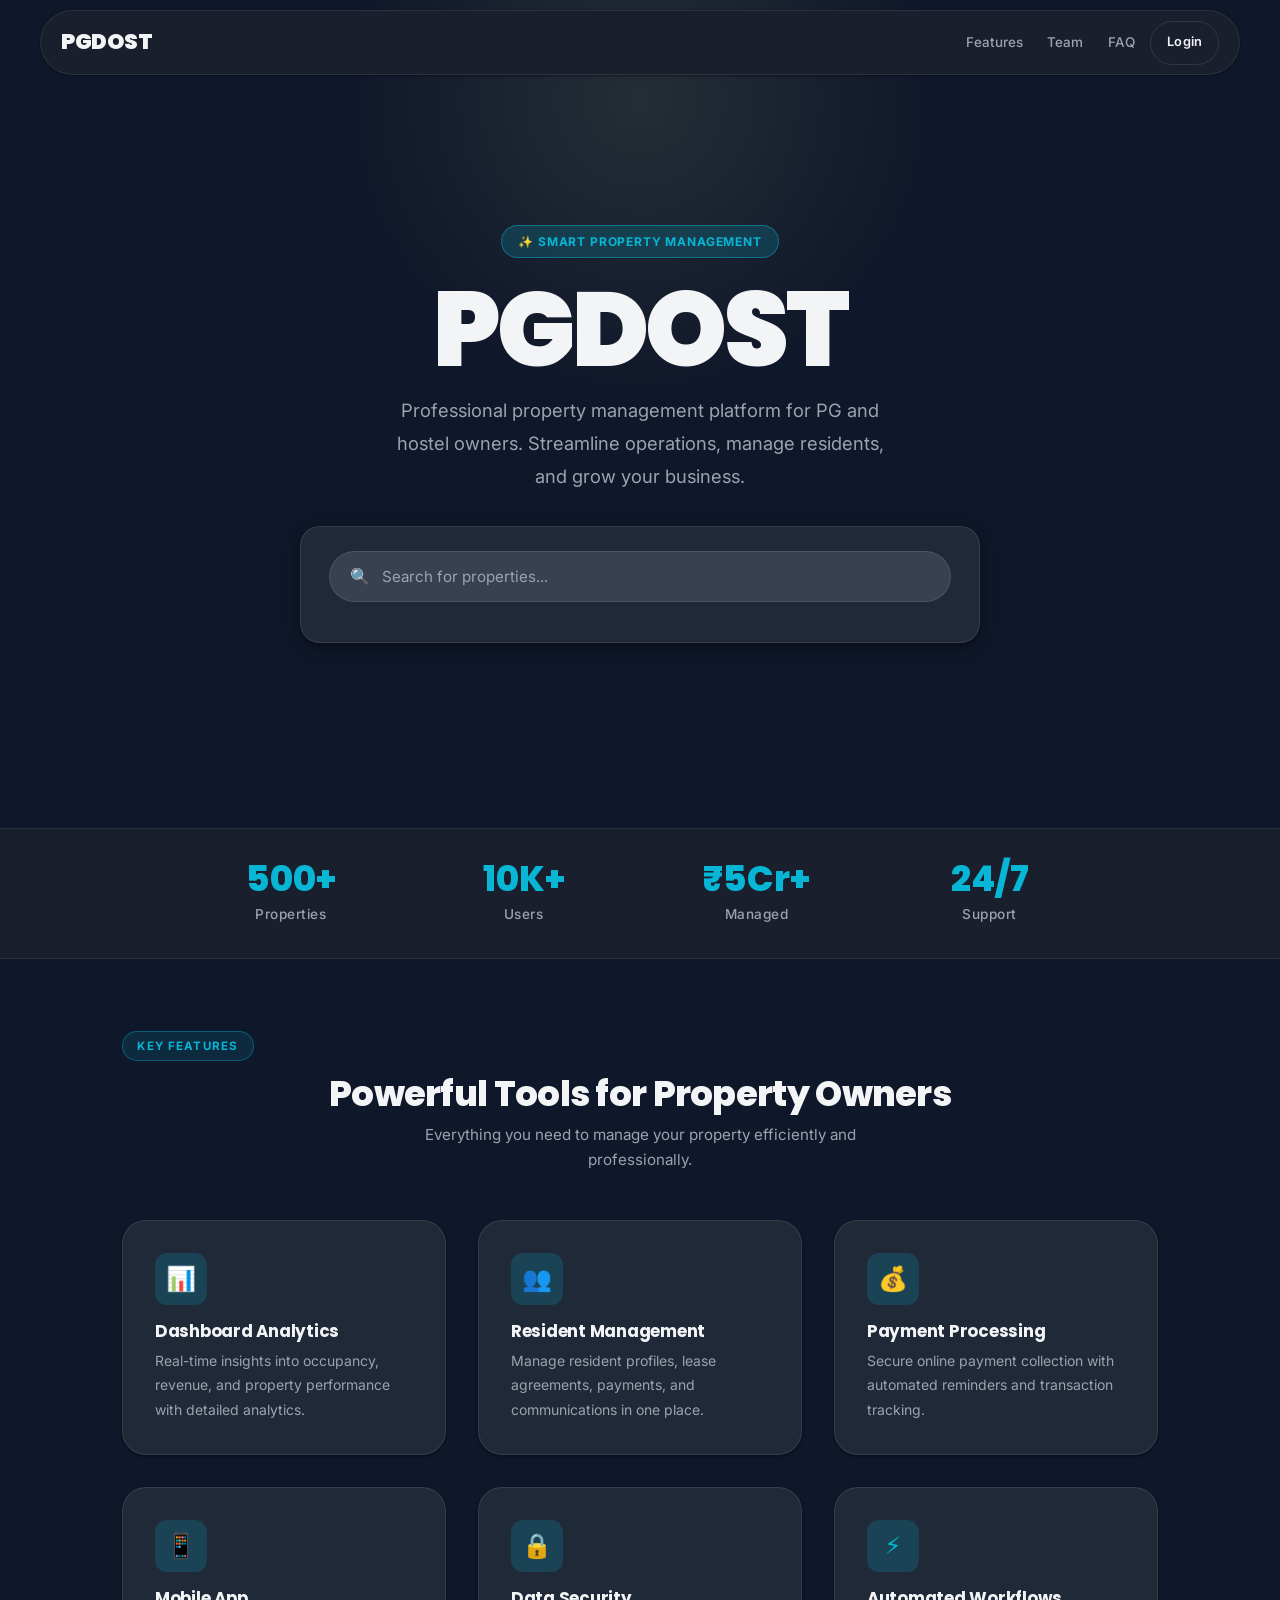
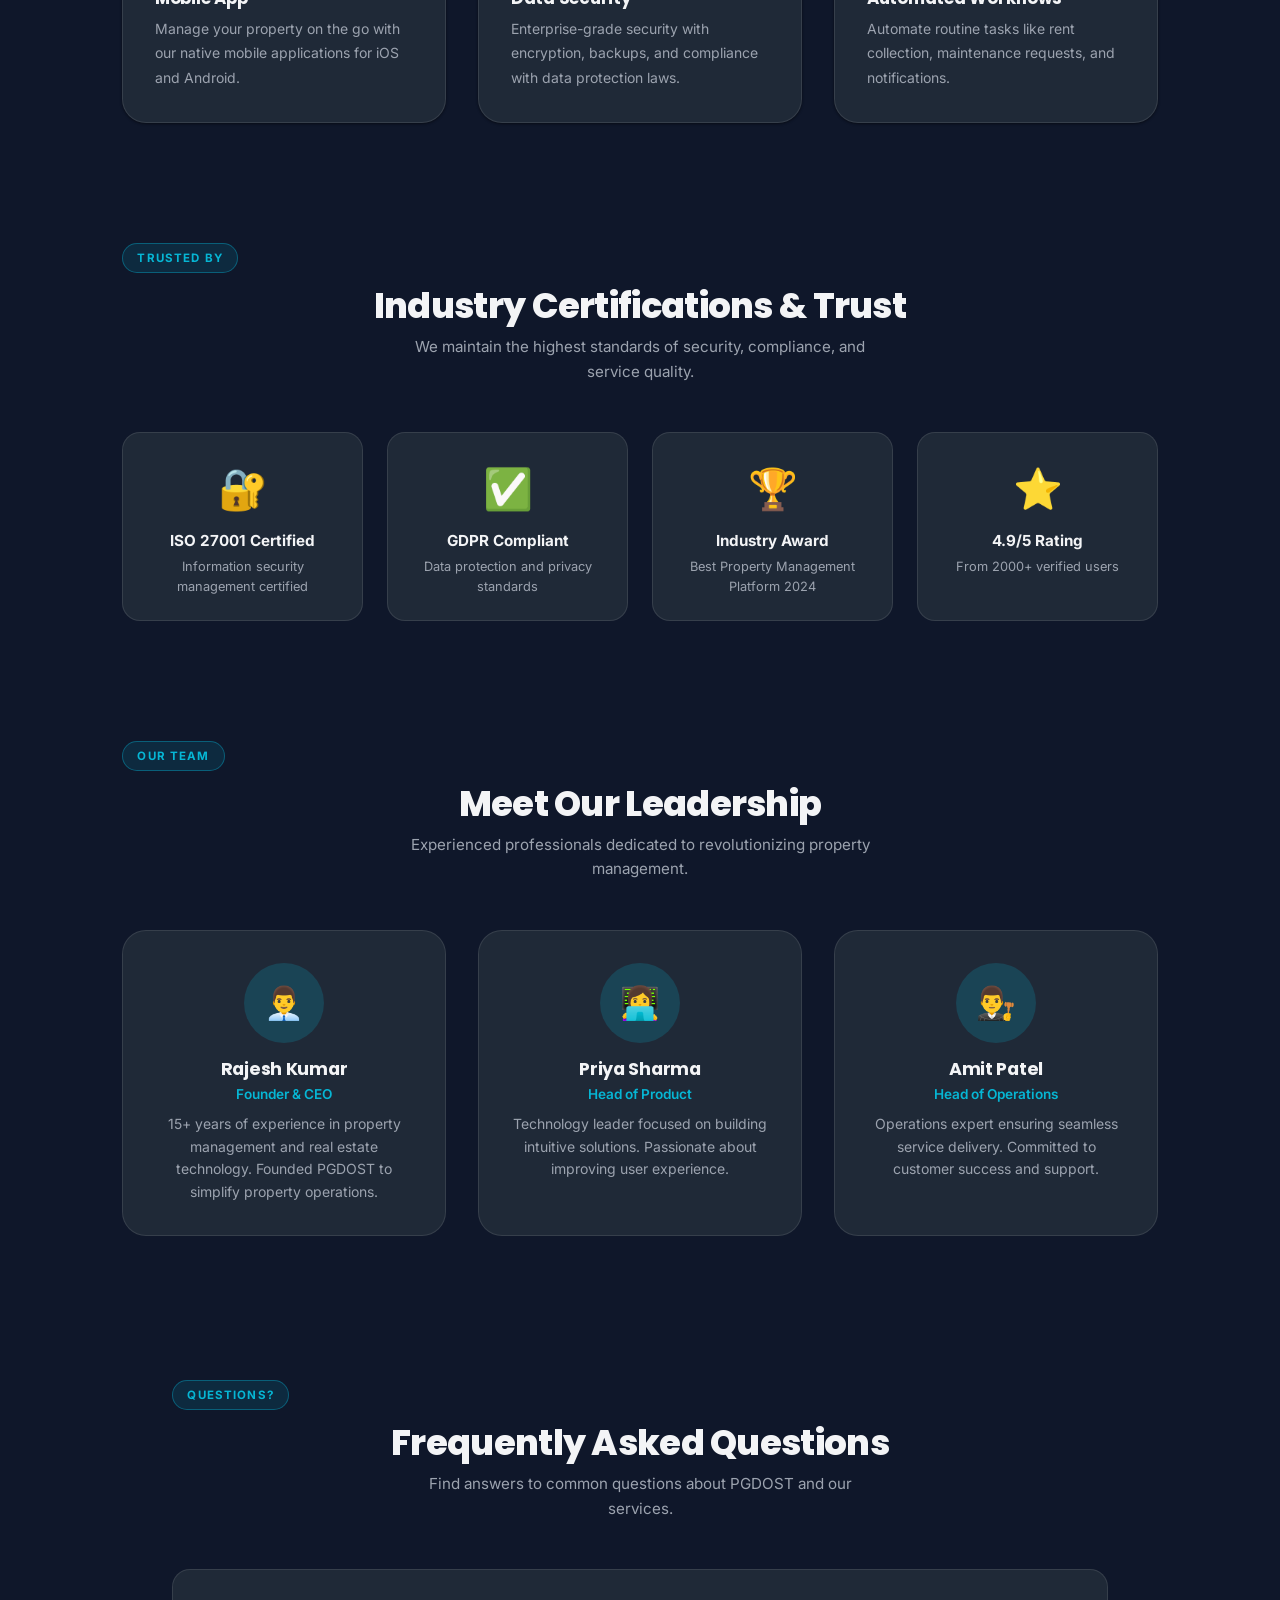
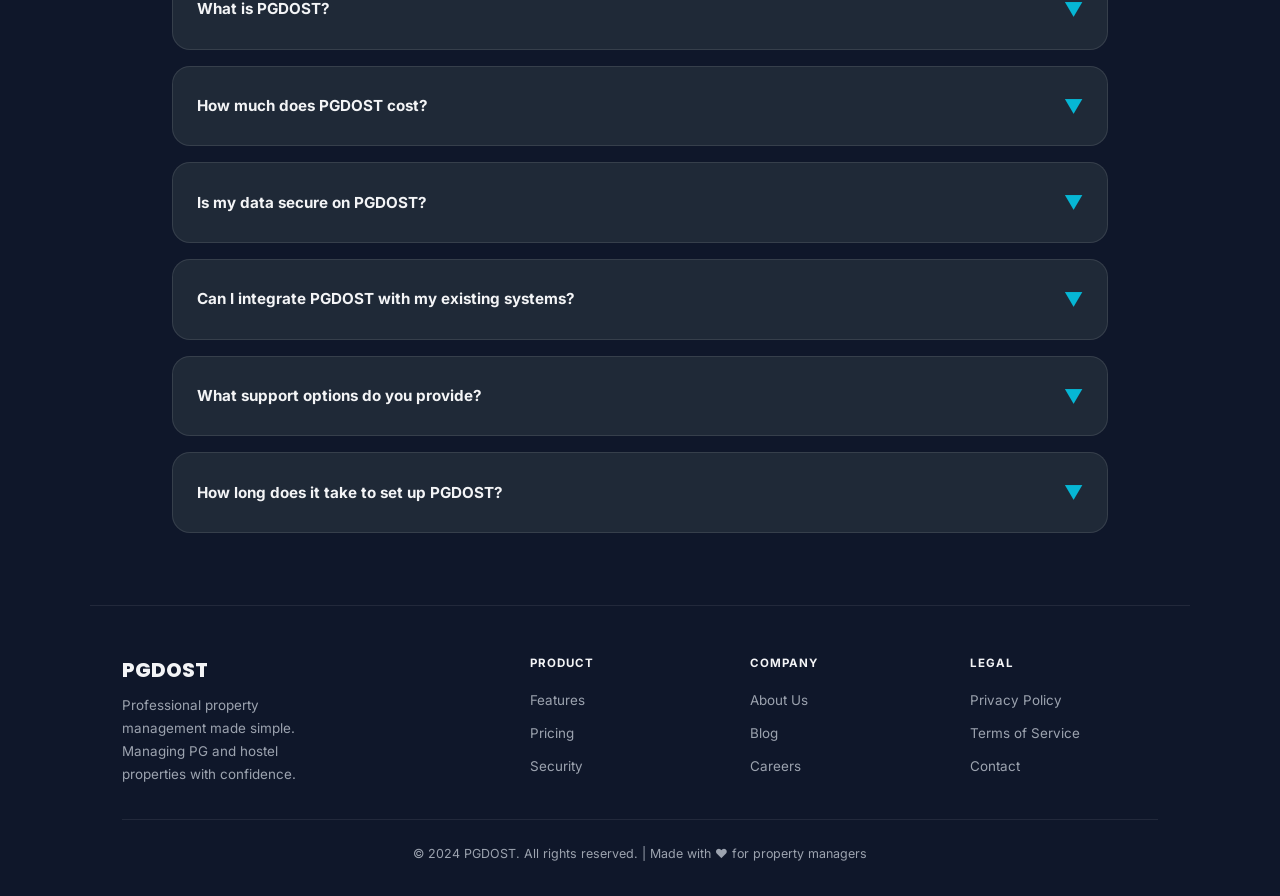
==== frontend/pages/index.html @ a5331c0b "feat: implement dark professional theme redesign Update CSS for dark navy base, remove decorative ef" ====
<!DOCTYPE html>
<html lang="en">
<head>
  <meta charset="UTF-8" />
  <meta name="viewport" content="width=device-width, initial-scale=1.0" />
  <title>PGDOST — Professional PG Management Platform</title>
  <meta name="description" content="PGDOST is the leading property management platform for PGs and hostels. Manage properties, residents, and operations with ease." />
  <link rel="stylesheet" href="../css/style.css" />
  <link rel="preconnect" href="https://fonts.googleapis.com" />
  <link href="https://fonts.googleapis.com/css2?family=Poppins:wght@400;500;600;700;800;900&display=swap" rel="stylesheet" />
  <style>
    :root { --font-head: 'Poppins', 'Plus Jakarta Sans', system-ui, sans-serif; }

    /* ── Mobile Nav ── */
    .nav-hamburger { display: none; flex-direction: column; gap: 5px; cursor: pointer; padding: 6px; border-radius: 8px; transition: background .2s; }
    .nav-hamburger:hover { background: rgba(0,217,255,.15); }
    .nav-hamburger span { display: block; width: 22px; height: 2px; background: var(--clr-text); border-radius: 2px; transition: all .3s var(--ease); }
    .nav-hamburger.open span:nth-child(1) { transform: translateY(7px) rotate(45deg); }
    .nav-hamburger.open span:nth-child(2) { opacity: 0; }
    .nav-hamburger.open span:nth-child(3) { transform: translateY(-7px) rotate(-45deg); }
    .mobile-nav-overlay { display: none; position: fixed; inset: 0; z-index: 98; background: rgba(15,23,42,.5); backdrop-filter: blur(4px); }
    .mobile-nav-overlay.open { display: block; }
    .mobile-nav-panel {
      position: fixed; top: 0; right: -100%; width: 280px; height: 100dvh; z-index: 99;
      background: #1a1f2e; border-left: 1px solid rgba(255,255,255,0.1);
      box-shadow: var(--shadow-xl); transition: right .35s var(--ease); padding: 5rem 2rem 2rem;
      display: flex; flex-direction: column; gap: .75rem;
    }
    .mobile-nav-panel.open { right: 0; }
    .mobile-nav-panel a { display: block; padding: .75rem 1rem; border-radius: 12px; font-weight: 600; font-size: .95rem; transition: all .2s; color: var(--clr-text); }
    .mobile-nav-panel a:hover { background: rgba(0,217,255,.15); color: var(--clr-brand-300); }
    .mobile-nav-divider { height: 1px; background: rgba(255,255,255,0.1); margin: .5rem 0; }

    /* ── Scroll shadow on nav ── */
    .landing-nav.scrolled { box-shadow: 0 8px 32px rgba(0,0,0,.3), 0 2px 8px rgba(0,0,0,.2); }

    /* ── Hero ── */
    .hero-badge   { animation: fadeSlideUp .5s ease both; animation-delay: 0s; }
    .hero-logo    { animation: fadeSlideUp .6s ease both; animation-delay: .1s; }
    .hero-tagline { animation: fadeSlideUp .6s ease both; animation-delay: .2s; }
    .search-container { animation: fadeSlideUp .7s ease both; animation-delay: .3s; }
    .hero {
      min-height: 92vh; display: flex; flex-direction: column;
      align-items: center; justify-content: center; text-align: center;
      padding: 5.5rem var(--space-xl) var(--space-2xl); position: relative; overflow: hidden;
    }
    .hero-badge {
      display: inline-flex; align-items: center; gap: var(--space-xs);
      background: rgba(0,217,255,.15); border: 1px solid rgba(0,217,255,.35);
      color: var(--clr-brand-300); font-size: .75rem; font-weight: 700;
      padding: .38rem 1rem; border-radius: var(--radius-full); letter-spacing: .07em;
      text-transform: uppercase; margin-bottom: 1.25rem;
    }
    .hero-logo {
      font-family: var(--font-head); font-size: clamp(3.2rem, 10vw, 6.5rem);
      font-weight: 900; letter-spacing: -.03em; line-height: 1;
      color: var(--clr-text); margin-bottom: .75rem;
    }
    .hero-tagline { font-size: clamp(.95rem, 2.5vw, 1.15rem); color: var(--clr-text-muted); max-width: 500px; line-height: 1.8; margin-bottom: 2rem; }
    .hero-decoration { position: absolute; width: 100%; height: 100%; top: 0; left: 0; pointer-events: none; z-index: 0; }
    .hero > * { position: relative; z-index: 1; }

    /* ── Search Container — Dark ── */
    .search-container {
      width: 100%; max-width: 680px;
      background: #1f2937; border: 1px solid rgba(255,255,255,0.1); border-radius: 20px;
      padding: 1.5rem 1.75rem; box-shadow: var(--shadow-md);
      transition: box-shadow .3s var(--ease);
    }
    .search-container:focus-within { box-shadow: var(--shadow-lg); border-color: var(--clr-brand-400); }
    .search-bar-enhanced {
      display: flex; align-items: center; gap: .75rem;
      background: #374151; border: 1.5px solid rgba(255,255,255,0.1);
      border-radius: var(--radius-full); padding: .75rem 1.25rem;
      transition: all .25s var(--ease); margin-bottom: 1rem;
    }
    .search-bar-enhanced:focus-within { border-color: var(--clr-brand-400); box-shadow: 0 0 0 3px rgba(0,217,255,.15); }
    .search-bar-enhanced input { background: none; border: none; outline: none; flex: 1; font-size: .95rem; color: var(--clr-text); }
    .search-bar-enhanced input::placeholder { color: var(--clr-text-muted); }
    .filters-row { display: flex; gap: .6rem; flex-wrap: wrap; align-items: center; margin-bottom: .9rem; }
    .filter-pill {
      border-radius: var(--radius-full); padding: .45rem .9rem; font-size: .82rem;
      border: 1.5px solid rgba(255,255,255,0.1); background: #1f2937;
      transition: all .2s var(--ease); color: var(--clr-text);
      cursor: pointer;
    }
    .filter-pill:hover, .filter-pill:focus { border-color: var(--clr-brand-400); background: rgba(0,217,255,.1); outline: none; }
    .amenity-row { display: flex; gap: .5rem; flex-wrap: wrap; justify-content: center; margin-bottom: 1rem; }
    .amenity-toggle {
      display: inline-flex; align-items: center; gap: 5px; padding: .35rem .8rem;
      border-radius: var(--radius-full); border: 1.5px solid rgba(255,255,255,0.1);
      background: #1f2937; font-size: .8rem; font-weight: 500;
      color: var(--clr-text-muted); cursor: pointer; transition: all .2s var(--ease);
      user-select: none;
    }
    .amenity-toggle:has(input:checked), .amenity-toggle.checked {
      background: rgba(0,217,255,.15); border-color: var(--clr-brand-400); color: var(--clr-brand-300); font-weight: 600;
    }
    .amenity-toggle input { position: absolute; opacity: 0; pointer-events: none; }

    /* ── Stats Section ── */
    .stats-strip {
      background: #1a1f2e; border-top: 1px solid rgba(255,255,255,0.08); border-bottom: 1px solid rgba(255,255,255,0.08);
      padding: clamp(1.5rem, 3vw, 2rem) var(--space-xl);
    }
    .stats-inner { max-width: 900px; margin: 0 auto; display: grid; grid-template-columns: repeat(auto-fit, minmax(150px, 1fr)); gap: clamp(1rem, 3vw, 2rem); text-align: center; }
    .stat-item-num { font-family: var(--font-head); font-size: clamp(1.5rem, 4vw, 2.2rem); font-weight: 800; color: var(--clr-brand-300); line-height: 1; }
    .stat-item-label { font-size: clamp(0.72rem, 1.5vw, 0.85rem); color: var(--clr-text-muted); font-weight: 500; margin-top: 0.5rem; letter-spacing: 0.5px; }

    /* ── Section Common ── */
    .section-label { display: inline-block; font-size: .72rem; font-weight: 700; letter-spacing: .1em; text-transform: uppercase; color: var(--clr-brand-300); background: rgba(0,217,255,.1); border: 1px solid rgba(0,217,255,.3); border-radius: var(--radius-full); padding: .3rem .9rem; margin-bottom: .75rem; }
    .section-title { text-align: center; font-size: clamp(1.6rem, 3.5vw, 2.2rem); font-weight: 800; margin-bottom: .5rem; letter-spacing: -.02em; color: var(--clr-text); }
    .section-subtitle { text-align: center; color: var(--clr-text-muted); margin-bottom: var(--space-2xl); font-size: .95rem; max-width: 480px; margin-inline: auto; }

    /* ── Features ── */
    .features { padding: var(--space-3xl) var(--space-xl); max-width: 1100px; margin: 0 auto; }
    .features-grid { display: grid; grid-template-columns: repeat(auto-fit, minmax(290px, 1fr)); gap: var(--space-xl); }
    .feature-card {
      background: #1f2937; border: 1px solid rgba(255,255,255,0.1);
      border-radius: var(--radius-xl); padding: var(--space-xl);
      transition: all .4s var(--ease-spring); position: relative; overflow: hidden;
      box-shadow: var(--shadow-sm);
    }
    .feature-card::before { content: ''; position: absolute; top: 0; left: 0; right: 0; height: 3px; background: var(--clr-brand-400); opacity: 0; transition: opacity .25s; }
    .feature-card:hover { transform: translateY(-6px); box-shadow: var(--shadow-md); border-color: var(--clr-brand-400); }
    .feature-card:hover::before { opacity: 1; }
    .feature-icon { width: 52px; height: 52px; border-radius: var(--radius-md); background: rgba(0,217,255,.15); display: flex; align-items: center; justify-content: center; font-size: 1.5rem; margin-bottom: var(--space-md); transition: transform .3s var(--ease-spring); color: var(--clr-brand-300); }
    .feature-card:hover .feature-icon { transform: scale(1.12) rotate(-4deg); background: rgba(0,217,255,.25); }
    .feature-title { font-size: 1.05rem; font-weight: 700; margin-bottom: var(--space-sm); color: var(--clr-text); }
    .feature-desc { color: var(--clr-text-muted); font-size: .875rem; line-height: 1.75; }

    /* ── Trust Badges ── */
    .trust-section { padding: var(--space-2xl) var(--space-xl); max-width: 1100px; margin: 0 auto; }
    .trust-grid { display: grid; grid-template-columns: repeat(auto-fit, minmax(200px, 1fr)); gap: var(--space-lg); }
    .trust-badge {
      background: #1f2937; border: 1px solid rgba(255,255,255,0.1); border-radius: var(--radius-lg);
      padding: var(--space-lg); text-align: center;
      transition: all .3s var(--ease); display: flex; flex-direction: column; align-items: center;
    }
    .trust-badge:hover { border-color: var(--clr-brand-400); transform: translateY(-2px); box-shadow: var(--shadow-sm); }
    .trust-icon { font-size: 2.5rem; margin-bottom: var(--space-sm); }
    .trust-title { font-weight: 700; color: var(--clr-text); margin-bottom: 0.25rem; font-size: 0.95rem; }
    .trust-desc { color: var(--clr-text-muted); font-size: 0.8rem; line-height: 1.5; }

    /* ── Team Section ── */
    .team-section { padding: var(--space-3xl) var(--space-xl); max-width: 1100px; margin: 0 auto; }
    .team-grid { display: grid; grid-template-columns: repeat(auto-fit, minmax(250px, 1fr)); gap: var(--space-xl); }
    .team-card {
      background: #1f2937; border: 1px solid rgba(255,255,255,0.1); border-radius: var(--radius-xl);
      padding: var(--space-xl); text-align: center;
      transition: all .3s var(--ease);
    }
    .team-card:hover { transform: translateY(-4px); border-color: var(--clr-brand-400); box-shadow: var(--shadow-md); }
    .team-avatar { width: 80px; height: 80px; border-radius: 50%; background: rgba(0,217,255,.15); margin: 0 auto var(--space-md); display: flex; align-items: center; justify-content: center; font-size: 2rem; }
    .team-name { font-size: 1.1rem; font-weight: 700; color: var(--clr-text); margin-bottom: 0.25rem; }
    .team-role { color: var(--clr-brand-300); font-size: 0.85rem; font-weight: 600; margin-bottom: var(--space-sm); }
    .team-bio { color: var(--clr-text-muted); font-size: 0.875rem; line-height: 1.6; }

    /* ── FAQ ── */
    .faq-section { padding: var(--space-3xl) var(--space-xl); max-width: 1000px; margin: 0 auto; }
    .faq-container { display: flex; flex-direction: column; gap: var(--space-md); }
    .faq-item {
      background: #1f2937; border: 1px solid rgba(255,255,255,0.1); border-radius: var(--radius-lg);
      overflow: hidden; transition: all .3s var(--ease);
    }
    .faq-item:hover { border-color: var(--clr-brand-400); }
    .faq-header {
      padding: var(--space-lg); cursor: pointer; display: flex; justify-content: space-between;
      align-items: center; user-select: none; transition: background .2s var(--ease);
    }
    .faq-item.open .faq-header { background: rgba(0,217,255,.05); }
    .faq-header:hover { background: rgba(0,217,255,.08); }
    .faq-question { font-weight: 700; color: var(--clr-text); font-size: 0.95rem; flex: 1; }
    .faq-toggle { color: var(--clr-brand-300); font-size: 1.2rem; transition: transform .3s var(--ease); }
    .faq-item.open .faq-toggle { transform: rotate(180deg); }
    .faq-content {
      max-height: 0; overflow: hidden; transition: max-height .3s var(--ease);
      padding: 0 var(--space-lg) 0 var(--space-lg); color: var(--clr-text-muted);
      font-size: 0.875rem; line-height: 1.7;
    }
    .faq-item.open .faq-content { max-height: 500px; padding: 0 var(--space-lg) var(--space-lg) var(--space-lg); }

    /* ── Navbar ── */
    .landing-nav {
      position: fixed; top: 10px; left: 50%; transform: translateX(-50%);
      width: calc(100% - 1.5rem); max-width: 1200px;
      display: flex; align-items: center; justify-content: space-between;
      padding: .6rem 1.25rem; background: #1a1f2e;
      border: 1px solid rgba(255,255,255,0.08); border-radius: var(--radius-full);
      z-index: 100; box-shadow: var(--shadow-sm); transition: all .25s var(--ease);
    }
    .nav-logo { font-family: var(--font-head); font-size: 1.35rem; font-weight: 900; color: var(--clr-text); letter-spacing: -.02em; text-decoration: none; }
    .nav-links { display: flex; gap: .25rem; align-items: center; }
    .nav-text-link { color: var(--clr-text-muted); font-size: .84rem; font-weight: 500; padding: .32rem .7rem; border-radius: var(--radius-full); transition: all .2s var(--ease); text-decoration: none; position: relative; }
    .nav-text-link::after { content: ''; position: absolute; bottom: 2px; left: .7rem; right: .7rem; height: 2px; background: var(--clr-brand-400); border-radius: 2px; transform: scaleX(0); transition: transform .2s var(--ease); }
    .nav-text-link:hover { color: var(--clr-brand-300); background: rgba(0,217,255,.1); }
    .nav-text-link:hover::after { transform: scaleX(1); }
    .hidden-mobile { display: flex; gap: .15rem; }

    /* ── Footer ── */
    .landing-footer { border-top: 1px solid rgba(255,255,255,0.08); padding: var(--space-2xl) var(--space-xl) var(--space-xl); max-width: 1100px; margin: 0 auto; background: #0f172a; }
    .footer-grid { display: grid; grid-template-columns: 2fr 1fr 1fr 1fr; gap: var(--space-xl); margin-bottom: var(--space-xl); }
    .footer-brand-text { font-family: var(--font-head); font-size: 1.25rem; font-weight: 800; color: var(--clr-text); }
    .footer-desc { font-size: .84rem; color: var(--clr-text-muted); line-height: 1.7; margin-top: var(--space-sm); max-width: 220px; }
    .footer-heading { font-size: .72rem; font-weight: 700; text-transform: uppercase; letter-spacing: .09em; color: var(--clr-text); margin-bottom: var(--space-md); }
    .footer-link { display: block; color: var(--clr-text-muted); font-size: .84rem; margin-bottom: var(--space-sm); transition: all .2s var(--ease); padding: .1rem 0; }
    .footer-link:hover { color: var(--clr-brand-300); transform: translateX(3px); }
    .footer-bottom { text-align: center; color: var(--clr-text-muted); font-size: .78rem; padding-top: var(--space-lg); border-top: 1px solid rgba(255,255,255,0.08); }

    /* ── Responsive ── */
    @media (max-width: 1024px) {
      .features-grid, .team-grid, .trust-grid { grid-template-columns: repeat(auto-fit, minmax(250px, 1fr)); }
      .footer-grid { grid-template-columns: 1fr 1fr; gap: var(--space-lg); }
    }
    
    @media (max-width: 768px) {
      .landing-nav { border-radius: 16px; top: 8px; padding: 0.6rem 1rem; width: calc(100% - 1rem); }
      .hidden-mobile { display: none; }
      .nav-hamburger { display: flex; }
      .footer-grid { grid-template-columns: 1fr; gap: var(--space-lg); }
      .stats-inner { grid-template-columns: repeat(2, 1fr); gap: 1rem; }
      .features-grid, .team-grid, .trust-grid { grid-template-columns: 1fr; }
      .hero { min-height: 80vh; padding: clamp(4rem, 8vw, 5rem) clamp(1rem, 4vw, 1.5rem) var(--space-2xl) !important; }
      .search-container { padding: clamp(1rem, 2vw, 1.3rem); }
      .filters-row { gap: 0.5rem; flex-wrap: wrap; }
      .features, .team-section, .trust-section, .faq-section { padding: clamp(2rem, 5vw, 3rem) clamp(1rem, 4vw, 1.5rem); }
    }
    
    @media (max-width: 480px) {
      .footer-grid { grid-template-columns: 1fr; }
      .stats-inner { grid-template-columns: repeat(2, 1fr); gap: 0.75rem; }
      .hero-logo { font-size: clamp(2.5rem, 5vw, 3.5rem); }
      .hero-tagline { font-size: clamp(0.9rem, 2vw, 1rem); }
      .hero { padding: 3rem 1rem 2rem !important; }
      .search-container { padding: 1rem; }
      .filters-row { gap: 0.35rem; }
      .filter-pill { font-size: 0.75rem; padding: 0.4rem 0.7rem; }
      .amenity-toggle { font-size: 0.75rem; padding: 0.3rem 0.7rem; }
      .faq-header { padding: var(--space-md); }
      .faq-content { padding: 0 var(--space-md) 0 var(--space-md); }
      .faq-item.open .faq-content { padding: 0 var(--space-md) var(--space-md) var(--space-md); }
    }
  </style>
</head>
<body class="bg-gradient-mesh">

  <!-- Mobile Nav Overlay + Panel -->
  <div class="mobile-nav-overlay" id="mobile-overlay" onclick="closeMobileNav()"></div>
  <div class="mobile-nav-panel" id="mobile-panel">
    <a href="#features-section" onclick="closeMobileNav()">Features</a>
    <a href="#team-section" onclick="closeMobileNav()">Our Team</a>
    <a href="#faq-section" onclick="closeMobileNav()">FAQ</a>
    <div class="mobile-nav-divider"></div>
    <a href="login.html">Resident Login</a>
    <a href="owner-login.html">Owner Login</a>
    <a href="#" class="btn btn-primary" style="text-align:center;justify-content:center;margin-top:.5rem;">Get Started →</a>
  </div>

  <!-- Fixed Floating Navbar -->
  <nav class="landing-nav" id="main-nav">
    <a href="index.html" class="nav-logo">PGDOST</a>
    <div class="nav-links">
      <div class="hidden-mobile">
        <a href="#features-section" class="nav-text-link">Features</a>
        <a href="#team-section" class="nav-text-link">Team</a>
        <a href="#faq-section" class="nav-text-link">FAQ</a>
      </div>
      <a href="login.html" class="btn btn-secondary" style="padding: 0.5rem 1rem; font-size: 0.8rem;">Login</a>
      <div class="nav-hamburger" id="hamburger" onclick="toggleMobileNav()">
        <span></span><span></span><span></span>
      </div>
    </div>
  </nav>

  <!-- Hero Section -->
  <section class="hero">
    <div class="hero-badge">✨ Smart Property Management</div>
    <h1 class="hero-logo">PGDOST</h1>
    <p class="hero-tagline">Professional property management platform for PG and hostel owners. Streamline operations, manage residents, and grow your business.</p>
    <div class="search-container">
      <div class="search-bar-enhanced">
        <span>🔍</span>
        <input type="text" placeholder="Search for properties..." />
      </div>
    </div>
  </section>

  <!-- Stats Strip -->
  <section class="stats-strip">
    <div class="stats-inner">
      <div>
        <div class="stat-item-num">500+</div>
        <div class="stat-item-label">Properties</div>
      </div>
      <div>
        <div class="stat-item-num">10K+</div>
        <div class="stat-item-label">Users</div>
      </div>
      <div>
        <div class="stat-item-num">₹5Cr+</div>
        <div class="stat-item-label">Managed</div>
      </div>
      <div>
        <div class="stat-item-num">24/7</div>
        <div class="stat-item-label">Support</div>
      </div>
    </div>
  </section>

  <!-- Features Section -->
  <section class="features" id="features-section">
    <span class="section-label">Key Features</span>
    <h2 class="section-title">Powerful Tools for Property Owners</h2>
    <p class="section-subtitle">Everything you need to manage your property efficiently and professionally.</p>
    <div class="features-grid">
      <div class="feature-card">
        <div class="feature-icon">📊</div>
        <h3 class="feature-title">Dashboard Analytics</h3>
        <p class="feature-desc">Real-time insights into occupancy, revenue, and property performance with detailed analytics.</p>
      </div>
      <div class="feature-card">
        <div class="feature-icon">👥</div>
        <h3 class="feature-title">Resident Management</h3>
        <p class="feature-desc">Manage resident profiles, lease agreements, payments, and communications in one place.</p>
      </div>
      <div class="feature-card">
        <div class="feature-icon">💰</div>
        <h3 class="feature-title">Payment Processing</h3>
        <p class="feature-desc">Secure online payment collection with automated reminders and transaction tracking.</p>
      </div>
      <div class="feature-card">
        <div class="feature-icon">📱</div>
        <h3 class="feature-title">Mobile App</h3>
        <p class="feature-desc">Manage your property on the go with our native mobile applications for iOS and Android.</p>
      </div>
      <div class="feature-card">
        <div class="feature-icon">🔒</div>
        <h3 class="feature-title">Data Security</h3>
        <p class="feature-desc">Enterprise-grade security with encryption, backups, and compliance with data protection laws.</p>
      </div>
      <div class="feature-card">
        <div class="feature-icon">⚡</div>
        <h3 class="feature-title">Automated Workflows</h3>
        <p class="feature-desc">Automate routine tasks like rent collection, maintenance requests, and notifications.</p>
      </div>
    </div>
  </section>

  <!-- Trust & Badges Section -->
  <section class="trust-section">
    <span class="section-label">Trusted By</span>
    <h2 class="section-title">Industry Certifications & Trust</h2>
    <p class="section-subtitle">We maintain the highest standards of security, compliance, and service quality.</p>
    <div class="trust-grid">
      <div class="trust-badge">
        <div class="trust-icon">🔐</div>
        <div class="trust-title">ISO 27001 Certified</div>
        <div class="trust-desc">Information security management certified</div>
      </div>
      <div class="trust-badge">
        <div class="trust-icon">✅</div>
        <div class="trust-title">GDPR Compliant</div>
        <div class="trust-desc">Data protection and privacy standards</div>
      </div>
      <div class="trust-badge">
        <div class="trust-icon">🏆</div>
        <div class="trust-title">Industry Award</div>
        <div class="trust-desc">Best Property Management Platform 2024</div>
      </div>
      <div class="trust-badge">
        <div class="trust-icon">⭐</div>
        <div class="trust-title">4.9/5 Rating</div>
        <div class="trust-desc">From 2000+ verified users</div>
      </div>
    </div>
  </section>

  <!-- Team Section -->
  <section class="team-section" id="team-section">
    <span class="section-label">Our Team</span>
    <h2 class="section-title">Meet Our Leadership</h2>
    <p class="section-subtitle">Experienced professionals dedicated to revolutionizing property management.</p>
    <div class="team-grid">
      <div class="team-card">
        <div class="team-avatar">👨‍💼</div>
        <h3 class="team-name">Rajesh Kumar</h3>
        <p class="team-role">Founder & CEO</p>
        <p class="team-bio">15+ years of experience in property management and real estate technology. Founded PGDOST to simplify property operations.</p>
      </div>
      <div class="team-card">
        <div class="team-avatar">👩‍💻</div>
        <h3 class="team-name">Priya Sharma</h3>
        <p class="team-role">Head of Product</p>
        <p class="team-bio">Technology leader focused on building intuitive solutions. Passionate about improving user experience.</p>
      </div>
      <div class="team-card">
        <div class="team-avatar">👨‍⚖️</div>
        <h3 class="team-name">Amit Patel</h3>
        <p class="team-role">Head of Operations</p>
        <p class="team-bio">Operations expert ensuring seamless service delivery. Committed to customer success and support.</p>
      </div>
    </div>
  </section>

  <!-- FAQ Section -->
  <section class="faq-section" id="faq-section">
    <span class="section-label">Questions?</span>
    <h2 class="section-title">Frequently Asked Questions</h2>
    <p class="section-subtitle">Find answers to common questions about PGDOST and our services.</p>
    <div class="faq-container">
      <div class="faq-item">
        <div class="faq-header" onclick="toggleFAQ(this)">
          <span class="faq-question">What is PGDOST?</span>
          <span class="faq-toggle">▼</span>
        </div>
        <div class="faq-content">PGDOST is a comprehensive property management platform designed specifically for PG and hostel owners. It helps you manage properties, residents, finances, and operations from a single dashboard.</div>
      </div>
      <div class="faq-item">
        <div class="faq-header" onclick="toggleFAQ(this)">
          <span class="faq-question">How much does PGDOST cost?</span>
          <span class="faq-toggle">▼</span>
        </div>
        <div class="faq-content">PGDOST offers flexible pricing plans starting from basic property management to premium enterprise solutions. We offer a free trial period to help you evaluate the platform. Contact our sales team for detailed pricing.</div>
      </div>
      <div class="faq-item">
        <div class="faq-header" onclick="toggleFAQ(this)">
          <span class="faq-question">Is my data secure on PGDOST?</span>
          <span class="faq-toggle">▼</span>
        </div>
        <div class="faq-content">Yes, we use enterprise-grade encryption, regular backups, and follow international security standards. PGDOST is ISO 27001 certified and GDPR compliant to ensure your data is always protected.</div>
      </div>
      <div class="faq-item">
        <div class="faq-header" onclick="toggleFAQ(this)">
          <span class="faq-question">Can I integrate PGDOST with my existing systems?</span>
          <span class="faq-toggle">▼</span>
        </div>
        <div class="faq-content">Yes, PGDOST provides APIs and integrations with popular accounting software, payment gateways, and communication tools. Our technical team can help with custom integrations as needed.</div>
      </div>
      <div class="faq-item">
        <div class="faq-header" onclick="toggleFAQ(this)">
          <span class="faq-question">What support options do you provide?</span>
          <span class="faq-toggle">▼</span>
        </div>
        <div class="faq-content">We offer 24/7 customer support via email, phone, and live chat. Premium plans include dedicated account managers and priority support to ensure your success.</div>
      </div>
      <div class="faq-item">
        <div class="faq-header" onclick="toggleFAQ(this)">
          <span class="faq-question">How long does it take to set up PGDOST?</span>
          <span class="faq-toggle">▼</span>
        </div>
        <div class="faq-content">Most users can get started in under 30 minutes. Our onboarding process is straightforward, and our support team is available to guide you through setup and initial configuration.</div>
      </div>
    </div>
  </section>

  <!-- Footer -->
  <footer class="landing-footer">
    <div class="footer-grid">
      <div>
        <p class="footer-brand-text">PGDOST</p>
        <p class="footer-desc">Professional property management made simple. Managing PG and hostel properties with confidence.</p>
      </div>
      <div>
        <p class="footer-heading">Product</p>
        <a href="#" class="footer-link">Features</a>
        <a href="#" class="footer-link">Pricing</a>
        <a href="#" class="footer-link">Security</a>
      </div>
      <div>
        <p class="footer-heading">Company</p>
        <a href="#" class="footer-link">About Us</a>
        <a href="#" class="footer-link">Blog</a>
        <a href="#" class="footer-link">Careers</a>
      </div>
      <div>
        <p class="footer-heading">Legal</p>
        <a href="#" class="footer-link">Privacy Policy</a>
        <a href="#" class="footer-link">Terms of Service</a>
        <a href="#" class="footer-link">Contact</a>
      </div>
    </div>
    <div class="footer-bottom">
      <p>&copy; 2024 PGDOST. All rights reserved. | Made with ❤️ for property managers</p>
    </div>
  </footer>

  <script>
    // Mobile Navigation
    function toggleMobileNav() {
      const panel = document.getElementById('mobile-panel');
      const overlay = document.getElementById('mobile-overlay');
      const hamburger = document.getElementById('hamburger');
      panel.classList.toggle('open');
      overlay.classList.toggle('open');
      hamburger.classList.toggle('open');
    }
    function closeMobileNav() {
      document.getElementById('mobile-panel').classList.remove('open');
      document.getElementById('mobile-overlay').classList.remove('open');
      document.getElementById('hamburger').classList.remove('open');
    }

    // Navbar Scroll Effect
    window.addEventListener('scroll', () => {
      const nav = document.getElementById('main-nav');
      nav.classList.toggle('scrolled', window.scrollY > 50);
    });

    // FAQ Toggle
    function toggleFAQ(header) {
      const item = header.parentElement;
      item.classList.toggle('open');
    }
  </script>
</body>
</html>
---- frontend/css/style.css ----
/* ============================================================
   PGDOST Design System — style.css
   Sage-green theme, glassmorphism, premium dark mode
   ============================================================ */

@import url('https://fonts.googleapis.com/css2?family=Inter:wght@300;400;500;600;700;800&family=Plus+Jakarta+Sans:wght@400;500;600;700;800&display=swap');

/* ── CSS Variables ─────────────────────────────────────────── */
:root {
  /* Brand Palette — Dark Professional */
  --clr-brand-50:  #f0f9ff;
  --clr-brand-100: #e0f2fe;
  --clr-brand-200: #00d9ff;
  --clr-brand-300: #06b6d4;
  --clr-brand-400: #0891b2;
  --clr-brand-500: #06b6d4; /* primary cyan */
  --clr-brand-600: #0e7490;
  --clr-brand-700: #164e63;
  --clr-brand-800: #0f172a;
  --clr-brand-900: #020617;

  /* Neutrals (Dark Theme) */
  --clr-bg:        #0f172a; /* Dark navy base */
  --clr-bg-2:      #1a1f2e; /* Charcoal */
  --clr-bg-3:      #374151; /* Medium gray */
  --clr-surface:   #1f2937; /* Dark surface cards */
  --clr-border:    rgba(255,255,255,0.1);
  --clr-text:      #f3f4f6; /* Light text */
  --clr-text-muted: #9ca3af; /* Muted gray text */
  --clr-text-faint: #6b7280; /* Faint gray text */

  /* Semantic */
  --clr-success:   #10b981;
  --clr-warning:   #f59e0b;
  --clr-danger:    #ef4444;
  --clr-info:      #3b82f6;

  /* Typography */
  --font-sans:  'Inter', system-ui, sans-serif;
  --font-head:  'Plus Jakarta Sans', system-ui, sans-serif;

  /* Spacing — Alignment Grid */
  --space-xs:  0.25rem;  /* 4px */
  --space-sm:  0.5rem;   /* 8px */
  --space-md:  1rem;     /* 16px */
  --space-lg:  1.5rem;   /* 24px */
  --space-xl:  2rem;     /* 32px */
  --space-2xl: 3rem;     /* 48px */
  --space-3xl: 4.5rem;   /* 72px */

  /* Radii */
  --radius-sm: 6px;
  --radius-md: 12px;
  --radius-lg: 18px;
  --radius-xl: 24px;
  --radius-full: 999px;

  /* Shadows (Dark theme) */
  --shadow-sm:  0 1px 3px rgba(0,0,0,0.3), 0 1px 2px rgba(0,0,0,0.2);
  --shadow-md:  0 4px 16px rgba(0,0,0,0.4), 0 2px 4px rgba(0,0,0,0.2);
  --shadow-lg:  0 12px 40px rgba(0,0,0,0.5), 0 4px 12px rgba(0,0,0,0.3);
  --shadow-xl:  0 24px 60px rgba(0,0,0,0.6), 0 8px 20px rgba(0,0,0,0.4);
  --shadow-brand: 0 4px 24px rgba(0,217,255,0.25);
  --shadow-glow: 0 0 30px rgba(0,217,255,0.15);

  /* Transitions */
  --ease: cubic-bezier(0.4, 0, 0.2, 1);
  --ease-spring: cubic-bezier(0.34, 1.56, 0.64, 1);
  --dur-fast: 150ms;
  --dur-base: 250ms;
  --dur-slow: 400ms;

  /* Glass - Removed (Flat Design) */
  --glass-bg: #1f2937;
  --glass-border: rgba(255,255,255,0.1);
  --glass-bg-strong: #1f2937;
}

/* ── Animations ────────────────────────────────────────────── */
@keyframes fadeSlideUp {
  0% { opacity: 0; transform: translateY(24px); }
  100% { opacity: 1; transform: translateY(0); }
}
@keyframes fadeIn {
  0% { opacity: 0; }
  100% { opacity: 1; }
}
@keyframes float {
  0%, 100% { transform: translateY(0); }
  50% { transform: translateY(-12px); }
}
@keyframes pulseGlow {
  0%, 100% { box-shadow: 0 0 20px rgba(123,138,98,0.1); }
  50% { box-shadow: 0 0 40px rgba(123,138,98,0.25); }
}
@keyframes shimmer {
  0% { background-position: -200% 0; }
  100% { background-position: 200% 0; }
}
@keyframes gradientShift {
  0%, 100% { background-position: 0% 50%; }
  50% { background-position: 100% 50%; }
}
@keyframes pulse {
  0%, 100% { opacity: 0.3; }
  50% { opacity: 0.6; }
}
@keyframes scaleIn {
  0% { opacity: 0; transform: scale(0.92); }
  100% { opacity: 1; transform: scale(1); }
}

.animate-fade-up { animation: fadeSlideUp 0.6s var(--ease) forwards; opacity: 0; }
.animate-fade-in { animation: fadeIn 0.5s var(--ease) forwards; opacity: 0; }
.animate-scale-in { animation: scaleIn 0.5s var(--ease-spring) forwards; opacity: 0; }
.animate-float { animation: float 6s ease-in-out infinite; }


/* ── Reset ─────────────────────────────────────────────────── */
*, *::before, *::after {
  box-sizing: border-box;
  margin: 0;
  padding: 0;
}
html { scroll-behavior: smooth; }
body {
  font-family: var(--font-sans);
  background-color: var(--clr-bg);
  color: var(--clr-text);
  line-height: 1.6;
  min-height: 100vh;
  -webkit-font-smoothing: antialiased;
}
img, video { max-width: 100%; display: block; }
a { color: inherit; text-decoration: none; }
button { cursor: pointer; font-family: inherit; border: none; background: none; }
input, select, textarea { font-family: inherit; font-size: 1rem; }
ul { list-style: none; }

/* ── Background — Clean Dark ───────────────────────────────── */
.bg-gradient-mesh {
  background: var(--clr-bg);
  min-height: 100vh;
}

/* ── Typography ───────────────────────────────────────────── */
h1, h2, h3, h4, h5, h6 { font-family: var(--font-head); font-weight: 700; line-height: 1.2; letter-spacing: -0.015em; }
.text-xs   { font-size: 0.75rem; line-height: 1.4; }
.text-sm   { font-size: 0.875rem; line-height: 1.4; }
.text-base { font-size: 1rem; line-height: 1.5; }
.text-lg   { font-size: 1.125rem; line-height: 1.5; }
.text-xl   { font-size: 1.25rem; line-height: 1.5; }
.text-2xl  { font-size: 1.5rem; line-height: 1.4; }
.text-3xl  { font-size: clamp(1.5rem, 4vw, 2rem); line-height: 1.3; }
.text-4xl  { font-size: clamp(1.75rem, 5vw, 2.5rem); line-height: 1.2; }
.text-5xl  { font-size: clamp(2.25rem, 6vw, 3.5rem); line-height: 1.1; }
.font-medium { font-weight: 500; }
.font-semibold { font-weight: 600; }
.font-bold { font-weight: 700; }
.text-muted { color: var(--clr-text-muted); }
.text-brand { color: var(--clr-brand-400); }
.text-brand-light { color: var(--clr-brand-300); }
.text-success { color: var(--clr-success); }
.text-warning { color: var(--clr-warning); }
.text-danger  { color: var(--clr-danger); }
.text-info    { color: var(--clr-info); }

/* ── Layout ───────────────────────────────────────────────── */
.container {
  width: 100%;
  max-width: clamp(100%, 1280px, 100vw);
  margin-inline: auto;
  padding-inline: clamp(1rem, 5vw, 2rem);
}
.container-sm { max-width: 600px; margin-inline: auto; padding-inline: clamp(1rem, 5vw, 2rem); }
.container-md { max-width: 900px; margin-inline: auto; padding-inline: clamp(1rem, 5vw, 2rem); }

/* ── Grid & Flex Utilities ─────────────────────────────────── */
.flex { display: flex; }
.flex-col { flex-direction: column; }
.items-center { align-items: center; }
.items-start { align-items: flex-start; }
.justify-center { justify-content: center; }
.justify-between { justify-content: space-between; }
.justify-end { justify-content: flex-end; }
.gap-xs { gap: var(--space-xs); }
.gap-sm { gap: var(--space-sm); }
.gap-md { gap: var(--space-md); }
.gap-lg { gap: var(--space-lg); }
.gap-xl { gap: var(--space-xl); }
.flex-wrap { flex-wrap: wrap; }
.flex-1 { flex: 1; }
.grid { display: grid; }
.grid-2 { grid-template-columns: repeat(2, 1fr); }
.grid-3 { grid-template-columns: repeat(3, 1fr); }
.grid-4 { grid-template-columns: repeat(4, 1fr); }

/* ── Spacing Utils ─────────────────────────────────────────── */
.p-sm { padding: var(--space-sm); }
.p-md { padding: var(--space-md); }
.p-lg { padding: var(--space-lg); }
.p-xl { padding: var(--space-xl); }
.py-sm { padding-block: var(--space-sm); }
.py-md { padding-block: var(--space-md); }
.py-lg { padding-block: var(--space-lg); }
.py-xl { padding-block: var(--space-xl); }
.py-2xl { padding-block: var(--space-2xl); }
.py-3xl { padding-block: var(--space-3xl); }
.px-md { padding-inline: var(--space-md); }
.px-lg { padding-inline: var(--space-lg); }
.mt-sm { margin-top: var(--space-sm); }
.mt-md { margin-top: var(--space-md); }
.mt-lg { margin-top: var(--space-lg); }
.mt-xl { margin-top: var(--space-xl); }
.mb-md { margin-bottom: var(--space-md); }
.mb-lg { margin-bottom: var(--space-lg); }
.w-full { width: 100%; }
.text-center { text-align: center; }
.hidden { display: none !important; }

/* ── Card — Flat Design ────────────────────────────────────── */
.card {
  background: var(--clr-surface);
  border: 1px solid var(--clr-border);
  border-radius: var(--radius-lg);
  padding: var(--space-xl);
  box-shadow: var(--shadow-sm);
  transition: box-shadow var(--dur-base) var(--ease), transform var(--dur-base) var(--ease-spring), border-color var(--dur-base) var(--ease);
}
.card:hover {
  box-shadow: var(--shadow-md);
  transform: translateY(-2px);
  border-color: var(--clr-brand-400);
}
.card-sm { padding: var(--space-lg); border-radius: var(--radius-md); }
.card-flat { background: var(--clr-bg-3); border: 1px solid var(--clr-border); }

/* ── Buttons ───────────────────────────────────────────────── */
.btn {
  display: inline-flex;
  align-items: center;
  justify-content: center;
  gap: var(--space-sm);
  padding: 0.75rem 1.5rem;
  border-radius: var(--radius-full);
  font-size: 0.875rem;
  font-weight: 600;
  transition: all var(--dur-base) var(--ease);
  white-space: nowrap;
  letter-spacing: 0.01em;
  min-height: 44px;
  outline: none;
}
.btn-primary {
  background: var(--clr-brand-400);
  color: #000;
  box-shadow: var(--shadow-md);
  font-weight: 700;
}
.btn-primary:hover {
  transform: translateY(-1px);
  background: var(--clr-brand-300);
  box-shadow: var(--shadow-lg);
}
.btn-primary:active { transform: translateY(0); box-shadow: var(--shadow-sm); }
.btn-primary:focus-visible { outline: 2px solid var(--clr-brand-200); outline-offset: 2px; }
.btn-secondary {
  background: transparent;
  color: var(--clr-text);
  border: 1.5px solid var(--clr-border);
  transition: all var(--dur-base) var(--ease);
}
.btn-secondary:hover {
  background: rgba(0,217,255,0.1);
  border-color: var(--clr-brand-400);
  color: var(--clr-text);
}
.btn-secondary:focus-visible { outline: 2px solid var(--clr-brand-400); outline-offset: 2px; }
.btn-danger {
  background: rgba(248,113,113,0.15);
  color: var(--clr-danger);
  border: 1px solid rgba(248,113,113,0.3);
}
.btn-danger:hover { background: rgba(248,113,113,0.25); }
.btn-success {
  background: rgba(74,222,128,0.15);
  color: var(--clr-success);
  border: 1px solid rgba(74,222,128,0.3);
}
.btn-success:hover { background: rgba(74,222,128,0.25); }
.btn-lg { padding: 0.875rem 1.875rem; font-size: 1rem; }
.btn-sm { padding: 0.375rem 0.875rem; font-size: 0.8rem; }
.btn:disabled { opacity: 0.5; cursor: not-allowed; transform: none !important; }

/* ── Badges ────────────────────────────────────────────────── */
.badge {
  display: inline-flex;
  align-items: center;
  padding: 0.2rem 0.65rem;
  border-radius: var(--radius-full);
  font-size: 0.7rem;
  font-weight: 600;
  letter-spacing: 0.05em;
  text-transform: uppercase;
}
.badge-green  { background: rgba(34,197,94,0.15);  color: var(--clr-success); }
.badge-yellow { background: rgba(245,158,11,0.15);  color: var(--clr-warning); }
.badge-red    { background: rgba(239,68,68,0.15); color: var(--clr-danger); }
.badge-blue   { background: rgba(59,130,246,0.15);  color: var(--clr-info); }
.badge-brand  { background: rgba(123,138,98,0.15);    color: var(--clr-brand-600); }

/* ── Form Elements ─────────────────────────────────────────── */
.form-group { display: flex; flex-direction: column; gap: var(--space-sm); margin-bottom: var(--space-md); }
.form-label {
  font-size: 0.8rem;
  font-weight: 600;
  color: var(--clr-text);
  text-transform: uppercase;
  letter-spacing: 0.06em;
}
.form-input, .form-select, .form-textarea {
  background: rgba(255,255,255,0.6);
  border: 1.5px solid rgba(0,0,0,0.08);
  border-radius: var(--radius-md);
  color: var(--clr-text);
  padding: 0.75rem 1rem;
  transition: all var(--dur-base) var(--ease);
  outline: none;
  width: 100%;
  min-height: 44px;
  font-size: 1rem;
}
.form-input:hover, .form-select:hover, .form-textarea:hover {
  border-color: rgba(123,138,98,0.4);
  background: rgba(255,255,255,0.85);
}
.form-input:focus, .form-select:focus, .form-textarea:focus {
  border-color: var(--clr-brand-400);
  background: #fff;
  box-shadow: 0 0 0 3px rgba(123,138,98,0.15), 0 2px 8px rgba(123,138,98,0.1);
}
.form-input::placeholder, .form-textarea::placeholder { color: var(--clr-text-faint); opacity: 0.7; }
.form-select { appearance: none; }
.form-textarea { resize: vertical; min-height: 100px; }
.form-error { font-size: 0.8rem; color: var(--clr-danger); margin-top: var(--space-xs); font-weight: 500; }
.form-grid { display: grid; grid-template-columns: repeat(auto-fit, minmax(280px, 1fr)); gap: var(--space-lg); }

/* ── Navbar ────────────────────────────────────────────────── */
.navbar {
  position: sticky;
  top: 0;
  z-index: 100;
  background: var(--clr-bg-2);
  border-bottom: 1px solid var(--clr-border);
  padding: clamp(0.75rem, 2vw, 1.25rem) clamp(1rem, 5vw, 2rem);
  display: flex;
  align-items: center;
  justify-content: space-between;
  gap: var(--space-lg);
  min-height: 64px;
}
.navbar-logo {
  font-family: var(--font-head);
  font-size: 1.4rem;
  font-weight: 800;
  background: linear-gradient(135deg, var(--clr-brand-400), var(--clr-brand-200));
  -webkit-background-clip: text;
  -webkit-text-fill-color: transparent;
  background-clip: text;
}
.navbar-logo span { color: var(--clr-text); -webkit-text-fill-color: var(--clr-text); font-weight: 400; font-size: 0.9rem; vertical-align: middle; }
.navbar-links { display: flex; align-items: center; gap: var(--space-lg); }
.navbar-link {
  color: var(--clr-text-muted);
  font-size: 0.9rem;
  font-weight: 500;
  transition: color var(--dur-fast) var(--ease);
  position: relative;
}
.navbar-link::after {
  content: '';
  position: absolute;
  bottom: -4px; left: 0; right: 0;
  height: 2px;
  background: var(--clr-brand-400);
  border-radius: 2px;
  transform: scaleX(0);
  transition: transform var(--dur-base) var(--ease);
}
.navbar-link:hover { color: var(--clr-text); }
.navbar-link:hover::after, .navbar-link.active::after { transform: scaleX(1); }
.navbar-link.active { color: var(--clr-text); }

/* ── Sidebar Dashboard Layout ──────────────────────────────── */
.dashboard-layout {
  display: grid;
  grid-template-columns: 260px 1fr;
  min-height: 100vh;
}
.sidebar {
  background: var(--clr-bg-2);
  border-right: 1px solid var(--clr-border);
  display: flex;
  flex-direction: column;
  padding: var(--space-xl) 0;
  position: sticky;
  top: 0;
  height: 100vh;
  overflow-y: auto;
}
.sidebar-logo {
  padding: 0 var(--space-lg) var(--space-xl);
  border-bottom: 1px solid var(--clr-border);
  margin-bottom: var(--space-lg);
  font-family: var(--font-head);
  font-size: 1.3rem;
  font-weight: 800;
  background: linear-gradient(135deg, var(--clr-brand-400), var(--clr-brand-200));
  -webkit-background-clip: text;
  -webkit-text-fill-color: transparent;
  background-clip: text;
}
.sidebar-nav { flex: 1; padding: 0 var(--space-md); display: flex; flex-direction: column; gap: var(--space-xs); }
.sidebar-item {
  display: flex;
  align-items: center;
  gap: var(--space-md);
  padding: 0.75rem var(--space-md);
  border-radius: var(--radius-md);
  color: var(--clr-text-muted);
  font-size: 0.9rem;
  font-weight: 500;
  transition: all var(--dur-fast) var(--ease);
  cursor: pointer;
}
.sidebar-item:hover { background: rgba(0,0,0,0.05); color: var(--clr-text); }
.sidebar-item.active { background: linear-gradient(135deg, rgba(123,138,98,0.2), rgba(123,138,98,0.1)); color: var(--clr-brand-600); border: 1px solid rgba(123,138,98,0.2); }
.sidebar-item .icon { font-size: 1.1rem; width: 20px; text-align: center; }
.sidebar-section-label {
  font-size: 0.68rem;
  font-weight: 700;
  letter-spacing: 0.12em;
  text-transform: uppercase;
  color: var(--clr-text-faint);
  padding: var(--space-md) var(--space-md) var(--space-xs);
}
.sidebar-user {
  padding: var(--space-md) var(--space-lg);
  border-top: 1px solid var(--clr-border);
  display: flex;
  align-items: center;
  gap: var(--space-sm);
}
.sidebar-avatar {
  width: 36px; height: 36px;
  border-radius: var(--radius-full);
  background: linear-gradient(135deg, var(--clr-brand-500), var(--clr-brand-300));
  display: flex; align-items: center; justify-content: center;
  font-weight: 700; font-size: 0.9rem; color: #fff; flex-shrink: 0;
}
.dashboard-main { background: var(--clr-bg); overflow-y: auto; }
.dashboard-content { padding: var(--space-2xl); }

/* ── Stats Cards ───────────────────────────────────────────── */
.stats-grid { display: grid; grid-template-columns: repeat(auto-fit, minmax(240px, 1fr)); gap: clamp(1rem, 3vw, 1.5rem); }
.stat-card {
  background: var(--glass-bg);
  border: 1px solid var(--glass-border);
  border-radius: var(--radius-lg);
  padding: var(--space-lg);
  display: flex;
  align-items: center;
  gap: var(--space-md);
  backdrop-filter: blur(16px);
  transition: all var(--dur-base) var(--ease);
}
.stat-card:hover { 
  transform: translateY(-4px) scale(1.01);
  box-shadow: var(--shadow-lg), var(--shadow-glow);
  border-color: rgba(123,138,98,0.3);
}
.stat-content { flex: 1; }
.stat-icon {
  width: 54px; height: 54px;
  border-radius: var(--radius-md);
  display: flex; align-items: center; justify-content: center;
  font-size: 1.6rem; flex-shrink: 0;
}
.stat-icon-brand { background: rgba(123,138,98,0.2); color: var(--clr-brand-600); }
.stat-icon-blue  { background: rgba(59,130,246,0.15); color: var(--clr-info); }
.stat-icon-warn  { background: rgba(245,158,11,0.15); color: var(--clr-warning); }
.stat-icon-red   { background: rgba(239,68,68,0.15); color: var(--clr-danger); }
.stat-value { font-family: var(--font-head); font-size: clamp(1.5rem, 3vw, 2rem); font-weight: 800; line-height: 1; color: var(--clr-text); }
.stat-label { font-size: 0.8rem; color: var(--clr-text-muted); margin-top: 6px; font-weight: 500; }

/* ── Table ─────────────────────────────────────────────────── */
.table-wrapper { overflow-x: auto; border-radius: var(--radius-lg); border: 1px solid var(--clr-border); }
.table {
  width: 100%;
  border-collapse: collapse;
  font-size: 0.875rem;
}
.table thead { background: var(--clr-bg-3); }
.table th {
  padding: 0.875rem 1rem;
  text-align: left;
  font-weight: 600;
  font-size: 0.75rem;
  text-transform: uppercase;
  letter-spacing: 0.06em;
  color: var(--clr-text-muted);
  white-space: nowrap;
}
.table td { padding: 0.875rem 1rem; border-bottom: 1px solid var(--clr-border); vertical-align: middle; }
.table tbody tr:last-child td { border-bottom: none; }
.table tbody tr { transition: background var(--dur-fast) var(--ease); }
.table tbody tr:hover { background: rgba(0,0,0,0.03); }

/* ── Modal ─────────────────────────────────────────────────── */
.modal-overlay {
  position: fixed; inset: 0; z-index: 200;
  background: rgba(45,51,36,0.45);
  backdrop-filter: blur(8px);
  -webkit-backdrop-filter: blur(8px);
  display: flex; align-items: center; justify-content: center;
  padding: var(--space-lg);
  opacity: 0; pointer-events: none;
  transition: opacity var(--dur-base) var(--ease);
}
.modal-overlay.open { opacity: 1; pointer-events: all; }
.modal {
  background: var(--clr-bg-2);
  border: 1px solid rgba(255,255,255,0.6);
  border-radius: var(--radius-xl);
  padding: var(--space-xl);
  width: 100%;
  max-width: 520px;
  max-height: 90vh;
  overflow-y: auto;
  transform: scale(0.9) translateY(20px);
  transition: transform var(--dur-slow) var(--ease-spring);
  position: relative;
  box-shadow: var(--shadow-xl);
}
.modal-overlay.open .modal { transform: scale(1) translateY(0); }
.modal-header { display: flex; align-items: center; justify-content: space-between; margin-bottom: var(--space-lg); }
.modal-title { font-family: var(--font-head); font-size: 1.2rem; font-weight: 700; }
.modal-close { color: var(--clr-text-muted); font-size: 1.2rem; padding: var(--space-xs); border-radius: var(--radius-sm); transition: all var(--dur-fast) var(--ease); }
.modal-close:hover { background: rgba(0,0,0,0.08); color: var(--clr-text); }

/* ── Toast ─────────────────────────────────────────────────── */
#toast-container {
  position: fixed;
  bottom: 1.5rem; right: 1.5rem;
  z-index: 300;
  display: flex; flex-direction: column; gap: var(--space-sm);
}
.toast {
  background: var(--clr-bg-2);
  border: 1px solid var(--clr-border);
  border-radius: var(--radius-md);
  padding: 0.875rem 1.25rem;
  display: flex;
  align-items: center;
  gap: var(--space-sm);
  min-width: 280px;
  max-width: 380px;
  box-shadow: var(--shadow-lg);
  animation: slideInRight var(--dur-base) var(--ease) forwards;
  font-size: 0.875rem;
}
.toast.toast-success { border-left: 3px solid var(--clr-success); }
.toast.toast-error   { border-left: 3px solid var(--clr-danger); }
.toast.toast-info    { border-left: 3px solid var(--clr-info); }
.toast.toast-warning { border-left: 3px solid var(--clr-warning); }
@keyframes slideInRight {
  from { transform: translateX(100%); opacity: 0; }
  to   { transform: translateX(0); opacity: 1; }
}
@keyframes slideOutRight {
  from { transform: translateX(0); opacity: 1; }
  to   { transform: translateX(100%); opacity: 0; }
}
.toast.removing { animation: slideOutRight var(--dur-fast) var(--ease) forwards; }

/* ── Amenities / Tags ──────────────────────────────────────── */
.tag {
  display: inline-flex;
  align-items: center;
  gap: 4px;
  padding: 3px 10px;
  background: rgba(0,0,0,0.04);
  border: 1px solid var(--clr-border);
  border-radius: var(--radius-full);
  font-size: 0.75rem;
  color: var(--clr-text-muted);
}
.tag-active { background: rgba(123,138,98,0.15); border-color: rgba(123,138,98,0.3); color: var(--clr-brand-600); }

/* ── Divider ───────────────────────────────────────────────── */
.divider { height: 1px; background: var(--clr-border); margin: var(--space-lg) 0; }

/* ── Empty State ───────────────────────────────────────────── */
.empty-state {
  text-align: center;
  padding: var(--space-3xl) var(--space-xl);
  color: var(--clr-text-muted);
}
.empty-state-icon { font-size: 3rem; margin-bottom: var(--space-md); }
.empty-state h3   { font-size: 1.1rem; color: var(--clr-text); margin-bottom: var(--space-sm); }

/* ── Loading Spinner ───────────────────────────────────────── */
.spinner {
  width: 24px; height: 24px;
  border: 3px solid var(--clr-border);
  border-top-color: var(--clr-brand-400);
  border-radius: 50%;
  animation: spin 0.7s linear infinite;
}
@keyframes spin { to { transform: rotate(360deg); } }
.loading-overlay {
  position: absolute; inset: 0;
  display: flex; align-items: center; justify-content: center;
  background: rgba(253,252,247,0.7);
  border-radius: inherit;
  z-index: 10;
}

/* ── Hero Section ──────────────────────────────────────────── */
.hero {
  padding: clamp(3rem, 8vw, 5rem) var(--space-xl);
  text-align: center;
  position: relative;
  overflow: hidden;
  display: flex;
  flex-direction: column;
  align-items: center;
  justify-content: center;
}
.hero::before {
  content: '';
  position: absolute;
  width: 600px; height: 600px;
  border-radius: 50%;
  background: radial-gradient(circle, rgba(123,138,98,0.2) 0%, transparent 70%);
  top: -200px; left: 50%;
  transform: translateX(-50%);
  pointer-events: none;
}
.hero-title {
  font-size: clamp(2.5rem, 7vw, 4.5rem);
  font-weight: 800;
  line-height: 1.1;
  margin-bottom: var(--space-xl);
  letter-spacing: -0.02em;
}
.hero-title .highlight {
  background: linear-gradient(135deg, var(--clr-brand-400), var(--clr-brand-200), #90d9f7);
  -webkit-background-clip: text;
  -webkit-text-fill-color: transparent;
  background-clip: text;
}
.hero-subtitle {
  font-size: clamp(1rem, 2vw, 1.25rem);
  color: var(--clr-text-muted);
  max-width: 660px;
  margin: 0 auto var(--space-2xl);
  line-height: 1.7;
  letter-spacing: -0.005em;
}

/* ── Property Card ─────────────────────────────────────────── */
.property-card {
  background: var(--glass-bg-strong);
  border: 1px solid var(--glass-border);
  border-radius: var(--radius-xl);
  overflow: hidden;
  transition: all var(--dur-slow) var(--ease-spring);
  backdrop-filter: blur(16px);
  display: flex;
  flex-direction: column;
  cursor: pointer;
  box-shadow: var(--shadow-sm);
  height: 100%;
}
.property-card:hover { 
  transform: translateY(-8px) scale(1.02);
  box-shadow: var(--shadow-xl), var(--shadow-glow);
  border-color: rgba(123,138,98,0.4);
}
.property-card-image {
  height: 210px;
  background: linear-gradient(135deg, var(--clr-bg-3), var(--clr-surface));
  position: relative;
  overflow: hidden;
}
.property-card-image::after {
  content: '';
  position: absolute; inset: 0;
  background: linear-gradient(to top, rgba(0,0,0,0.25), transparent 60%);
  pointer-events: none;
}
.property-card-image[style*="background-image"] {
  transition: transform var(--dur-slow) var(--ease);
}
.property-card:hover .property-card-image[style*="background-image"] {
  transform: scale(1.05);
}
.property-card-body { padding: var(--space-lg); flex: 1; display: flex; flex-direction: column; }
.property-card-title { font-size: 1.25rem; font-weight: 700; margin-bottom: var(--space-xs); color: var(--clr-text); }
.property-card-location { font-size: 0.85rem; color: var(--clr-text-muted); margin-bottom: var(--space-md); display: flex; align-items: center; gap: 4px; }
.property-card-rent { font-size: 1.8rem; font-weight: 800; color: #4ade80; display: flex; align-items: baseline; gap: 4px; }
.property-card-rent span { font-size: 0.9rem; font-weight: 500; color: var(--clr-text-muted); }
.property-card-amenities { display: flex; flex-wrap: wrap; gap: var(--space-sm); margin-top: auto; padding-top: var(--space-md); border-top: 1px solid var(--clr-border); }

/* ── Section Header ────────────────────────────────────────── */
.section-header { display: flex; align-items: center; justify-content: space-between; margin-bottom: var(--space-xl); }
.section-title { font-size: 1.5rem; font-weight: 700; }
.section-subtitle { color: var(--clr-text-muted); font-size: 0.9rem; margin-top: var(--space-xs); }

/* ── Timeline / Status Steps ───────────────────────────────── */
.timeline { display: flex; flex-direction: column; gap: 0; }
.timeline-item { display: flex; gap: var(--space-md); position: relative; }
.timeline-item:not(:last-child) .timeline-dot::after {
  content: '';
  position: absolute;
  left: 50%; top: 100%;
  transform: translateX(-50%);
  width: 2px; height: var(--space-lg);
  background: var(--clr-border);
}
.timeline-dot {
  width: 32px; height: 32px;
  border-radius: 50%;
  display: flex; align-items: center; justify-content: center;
  font-size: 0.8rem; font-weight: 700; flex-shrink: 0;
  position: relative;
}
.timeline-dot-active { background: var(--clr-brand-500); color: #fff; box-shadow: var(--shadow-brand); }
.timeline-dot-done { background: rgba(74,222,128,0.2); color: var(--clr-success); border: 2px solid var(--clr-success); }
.timeline-dot-pending { background: var(--clr-bg-3); color: var(--clr-text-faint); border: 2px solid var(--clr-border); }
.timeline-body { padding-bottom: var(--space-lg); flex: 1; }
.timeline-title { font-weight: 600; font-size: 0.9rem; }
.timeline-desc { font-size: 0.8rem; color: var(--clr-text-muted); margin-top: 2px; }

/* ── Search Bar ────────────────────────────────────────────── */
.search-bar {
  display: flex;
  align-items: center;
  background: rgba(255,255,255,0.05);
  border: 1px solid var(--clr-border);
  border-radius: var(--radius-full);
  padding: 0.75rem 1.25rem;
  gap: var(--space-sm);
  transition: all var(--dur-base) var(--ease);
  max-width: 560px;
  width: 100%;
}
.search-bar:focus-within { border-color: var(--clr-brand-400); box-shadow: 0 0 0 3px rgba(61,132,64,0.15); }
.search-bar input {
  background: none;
  border: none;
  outline: none;
  color: var(--clr-text);
  flex: 1;
  font-size: 0.95rem;
}
.search-bar input::placeholder { color: var(--clr-text-faint); }

/* ── Responsive ────────────────────────────────────────────── */
/* Large Desktop (1440px+) */
@media (min-width: 1440px) {
  .container { padding-inline: 3rem; }
  .stats-grid { gap: 2rem; }
}

/* Tablet & Small Desktop (1024px - 1439px) */
@media (max-width: 1024px) {
  .dashboard-layout { grid-template-columns: 1fr; }
  .sidebar { display: none; }
  .grid-4 { grid-template-columns: repeat(2, 1fr); }
  .grid-3 { grid-template-columns: repeat(2, 1fr); }
  .stats-grid { grid-template-columns: repeat(2, 1fr); }
}

/* Tablet (640px - 1023px) */
@media (max-width: 1023px) and (min-width: 640px) {
  .form-grid { grid-template-columns: repeat(auto-fit, minmax(240px, 1fr)); }
  .grid-2 { grid-template-columns: 1fr; }
  .stats-grid { grid-template-columns: repeat(2, 1fr); }
}

/* Medium Mobile (480px - 639px) */
@media (max-width: 768px) {
  .container { padding-inline: clamp(1rem, 4vw, 1.5rem); }
  .form-grid { grid-template-columns: 1fr; }
  .grid-2 { grid-template-columns: 1fr; }
  .grid-3 { grid-template-columns: 1fr; }
  .grid-4 { grid-template-columns: repeat(2, 1fr); }
  .navbar { padding: clamp(0.75rem, 2vw, 1rem) clamp(1rem, 4vw, 1.5rem); }
  .stats-grid { grid-template-columns: repeat(2, 1fr); }
  .dashboard-content { padding: clamp(1rem, 3vw, 1.5rem); }
  .hero-title { font-size: clamp(1.75rem, 5vw, 2.5rem); }
  .hero-subtitle { font-size: 1rem; }
  .search-bar { max-width: 100%; }
}

/* Small Mobile (375px - 479px) */
@media (max-width: 480px) {
  .stats-grid { grid-template-columns: 1fr; gap: 1rem; }
  .navbar { 
    padding: 0.75rem 1rem; 
    gap: 0.75rem;
  }
  .navbar-links { display: none; }
  .form-grid { grid-template-columns: 1fr; gap: 1rem; }
  .hero { padding: 2rem 1rem; }
  .hero-title { font-size: clamp(1.5rem, 4vw, 2rem); }
  .container { padding-inline: 1rem; }
  .section-header { flex-direction: column; gap: 0.75rem; }
}

/* ── Back to Home Link ─────────────────────────────────────── */
.back-to-home {
  position: absolute;
  top: 1.5rem;
  left: 1.5rem;
  display: inline-flex;
  align-items: center;
  gap: 0.5rem;
  color: var(--clr-text-muted);
  text-decoration: none;
  font-weight: 600;
  font-size: 0.88rem;
  z-index: 1000;
  background: var(--glass-bg);
  backdrop-filter: blur(12px);
  -webkit-backdrop-filter: blur(12px);
  padding: 0.5rem 1rem;
  border-radius: var(--radius-full);
  border: 1px solid var(--glass-border);
  transition: all var(--dur-base) var(--ease);
  box-shadow: var(--shadow-sm);
}
.back-to-home:hover {
  color: var(--clr-brand-600);
  transform: translateX(-3px);
  box-shadow: var(--shadow-md);
  border-color: rgba(123,138,98,0.3);
}

/* ── Scroll Reveal ─────────────────────────────────────────── */
.reveal {
  opacity: 0;
  transform: translateY(30px);
  transition: opacity 0.7s var(--ease), transform 0.7s var(--ease);
}
.reveal.visible {
  opacity: 1;
  transform: translateY(0);
}
.reveal-delay-1 { transition-delay: 0.1s; }
.reveal-delay-2 { transition-delay: 0.2s; }
.reveal-delay-3 { transition-delay: 0.3s; }
.reveal-delay-4 { transition-delay: 0.4s; }
.reveal-delay-5 { transition-delay: 0.5s; }

/* ── Decorative Floating Orbs ────────────��─────────────────── */
.deco-orb {
  position: absolute;
  border-radius: 50%;
  pointer-events: none;
  filter: blur(60px);
  opacity: 0.4;
  z-index: 0;
}
.deco-orb-1 {
  width: 300px; height: 300px;
  background: rgba(188,204,154,0.5);
  top: -100px; right: -80px;
  animation: float 8s ease-in-out infinite;
}
.deco-orb-2 {
  width: 200px; height: 200px;
  background: rgba(167,185,133,0.4);
  bottom: -60px; left: -60px;
  animation: float 10s ease-in-out infinite reverse;
}
.deco-orb-3 {
  width: 250px; height: 250px;
  background: rgba(224,223,185,0.5);
  top: 40%; left: 50%;
  transform: translateX(-50%);
  animation: float 12s ease-in-out infinite;
}

/* ── Gradient Text ─────────────────────────────────────────── */
.gradient-text {
  background: linear-gradient(135deg, var(--clr-brand-400), var(--clr-brand-200), #a8e6ab);
  -webkit-background-clip: text;
  -webkit-text-fill-color: transparent;
  background-clip: text;
}

/* ── Section Divider ───────────────────────────────────────── */
.section-divider {
  width: 60px;
  height: 4px;
  border-radius: 2px;
  background: linear-gradient(90deg, var(--clr-brand-400), var(--clr-brand-200));
  margin: 0 auto var(--space-lg);
}

/* ── Max Width Utilities ───────────────────────────────────── */
.max-w-2xl { max-width: 42rem; }
.max-w-3xl { max-width: 48rem; }
.max-w-4xl { max-width: 56rem; }
.mx-auto { margin-inline: auto; }
.mb-xl { margin-bottom: var(--space-xl); }
.mb-2xl { margin-bottom: var(--space-2xl); }
.relative { position: relative; }
.overflow-hidden { overflow: hidden; }

/* ── Global Layout Utilities ── */
.flex { display: flex; }
.flex-col { flex-direction: column; }
.flex-1 { flex: 1; }
.flex-wrap { flex-wrap: wrap; }
.items-center { align-items: center; }
.justify-center { justify-content: center; }
.justify-between { justify-content: space-between; }
.gap-xs { gap: 0.25rem; }
.gap-sm { gap: 0.5rem; }
.gap-md { gap: 0.875rem; }
.gap-lg { gap: 1.25rem; }
.gap-xl { gap: 2rem; }
.grid { display: grid; }
.grid-2 { grid-template-columns: repeat(2, 1fr); }
.grid-3 { grid-template-columns: repeat(3, 1fr); }
.w-full { width: 100%; }
.h-full { height: 100%; }
.text-center { text-align: center; }
.text-left { text-align: left; }
.text-right { text-align: right; }
.hidden { display: none !important; }
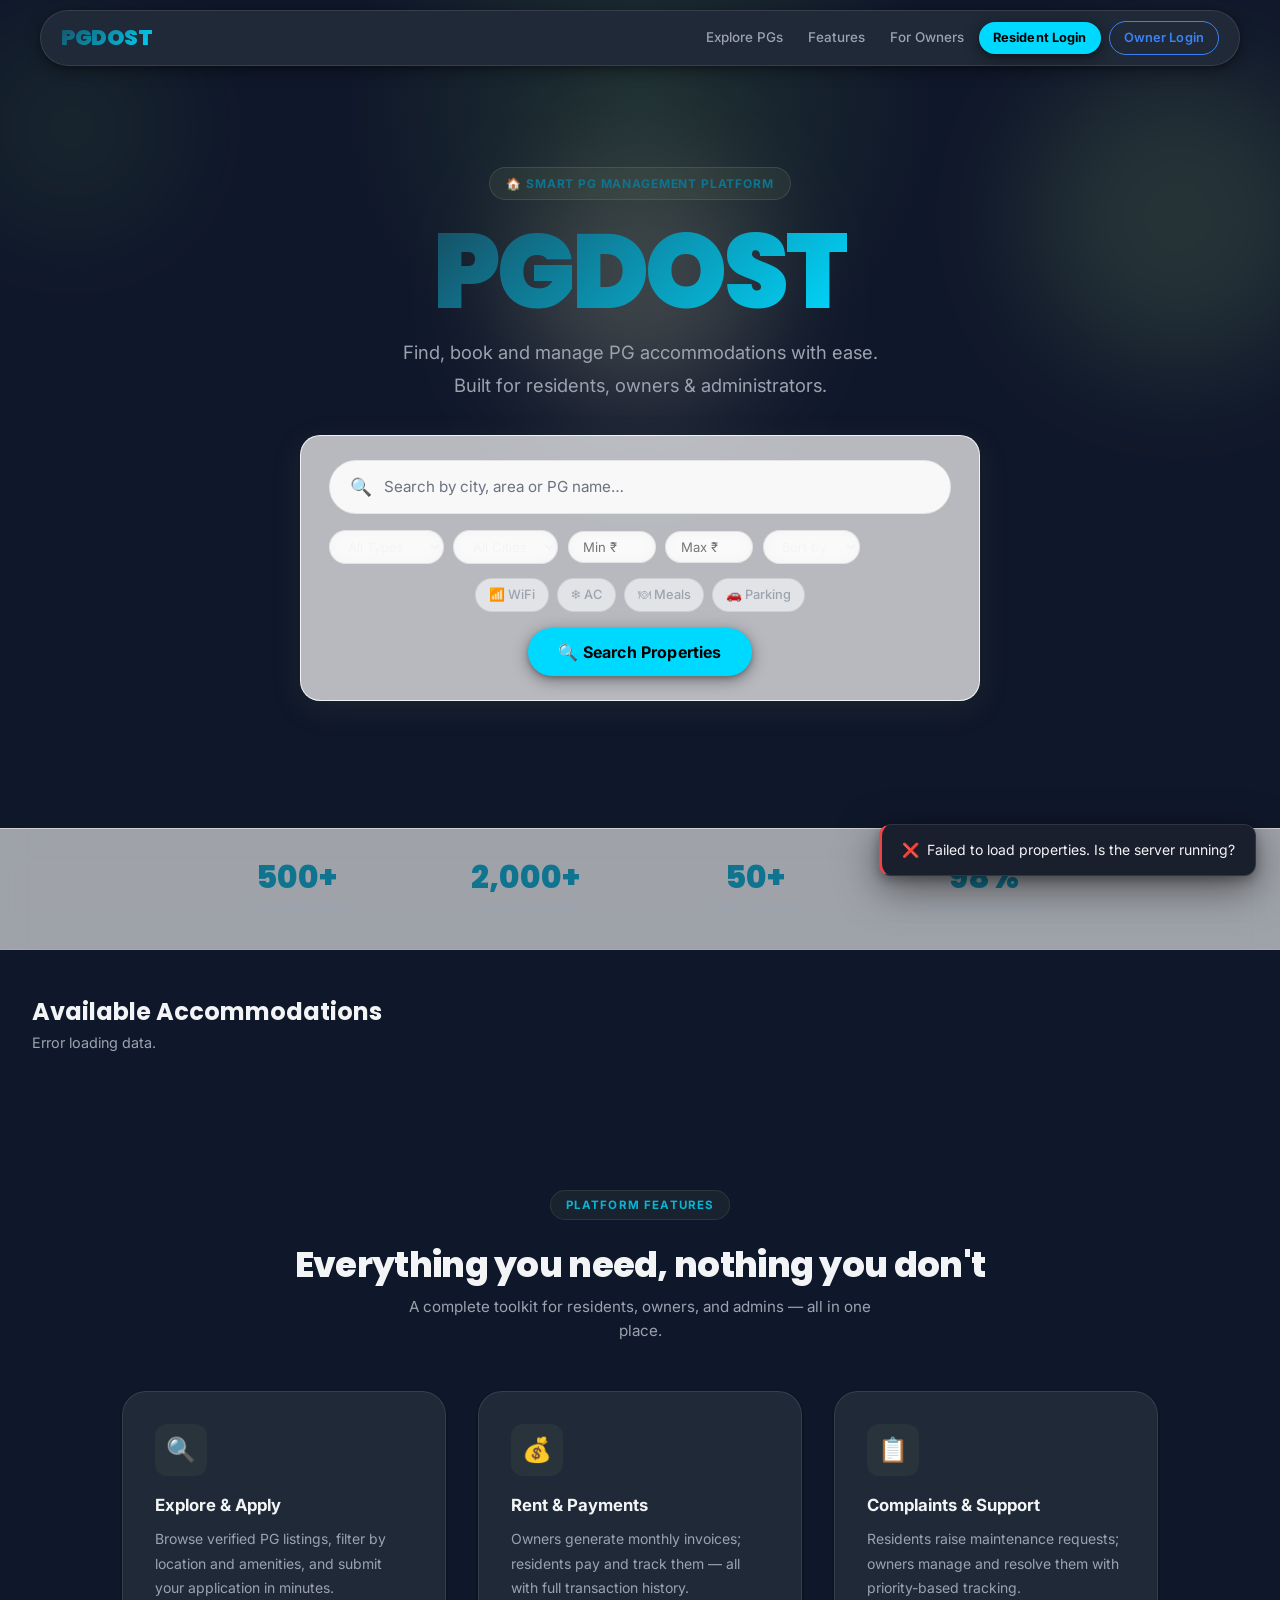
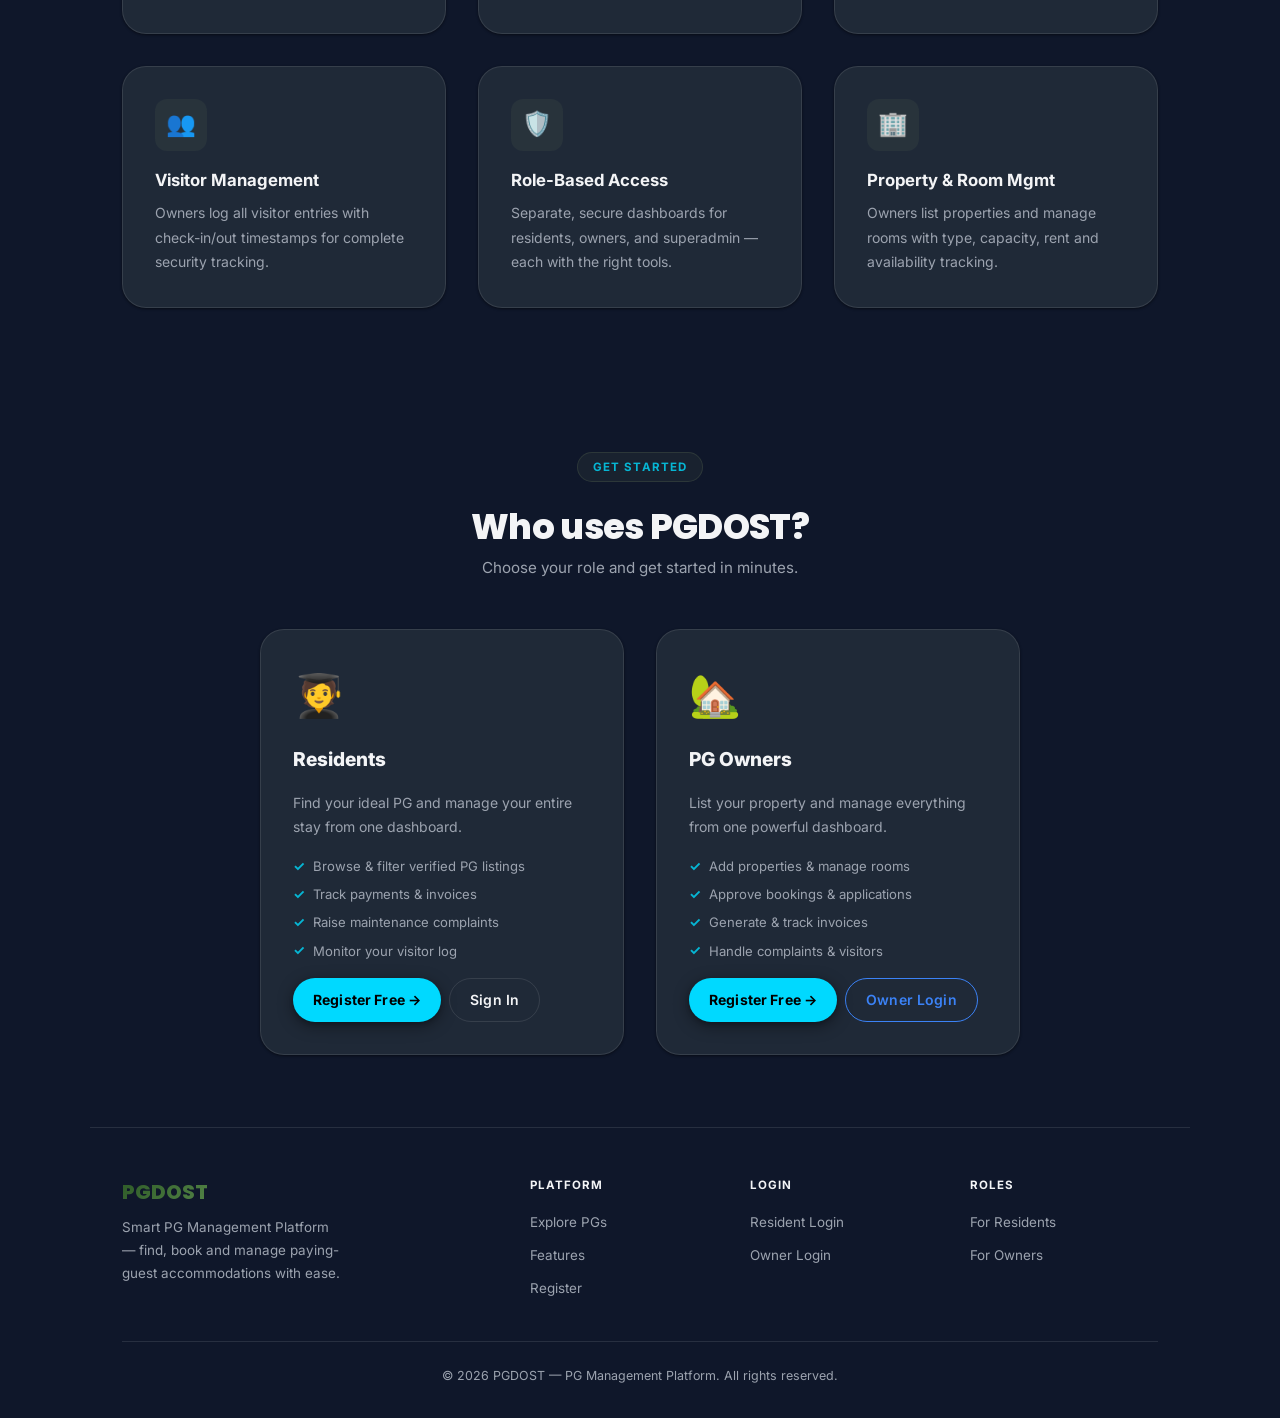
==== commit c2400ca5: "refactor: Complete dark professional theme redesign - Updated all CSS color variables from sage-gree" ====
--- a/frontend/pages/index.html
+++ b/frontend/pages/index.html
@@ -3,38 +3,39 @@
 <head>
   <meta charset="UTF-8" />
   <meta name="viewport" content="width=device-width, initial-scale=1.0" />
-  <title>PGDOST — Professional PG Management Platform</title>
-  <meta name="description" content="PGDOST is the leading property management platform for PGs and hostels. Manage properties, residents, and operations with ease." />
+  <title>PGDOST — PG Management Platform</title>
+  <meta name="description" content="PGDOST is a smart PG management platform. Browse verified PG and hostel accommodations. Search by city, price, and amenities." />
   <link rel="stylesheet" href="../css/style.css" />
   <link rel="preconnect" href="https://fonts.googleapis.com" />
   <link href="https://fonts.googleapis.com/css2?family=Poppins:wght@400;500;600;700;800;900&display=swap" rel="stylesheet" />
   <style>
     :root { --font-head: 'Poppins', 'Plus Jakarta Sans', system-ui, sans-serif; }
 
-    /* ── Mobile Nav ── */
+    /* ── Hamburger / Mobile Nav ── */
     .nav-hamburger { display: none; flex-direction: column; gap: 5px; cursor: pointer; padding: 6px; border-radius: 8px; transition: background .2s; }
-    .nav-hamburger:hover { background: rgba(0,217,255,.15); }
+    .nav-hamburger:hover { background: rgba(123,138,98,.1); }
     .nav-hamburger span { display: block; width: 22px; height: 2px; background: var(--clr-text); border-radius: 2px; transition: all .3s var(--ease); }
     .nav-hamburger.open span:nth-child(1) { transform: translateY(7px) rotate(45deg); }
     .nav-hamburger.open span:nth-child(2) { opacity: 0; }
     .nav-hamburger.open span:nth-child(3) { transform: translateY(-7px) rotate(-45deg); }
-    .mobile-nav-overlay { display: none; position: fixed; inset: 0; z-index: 98; background: rgba(15,23,42,.5); backdrop-filter: blur(4px); }
+    .mobile-nav-overlay { display: none; position: fixed; inset: 0; z-index: 98; background: rgba(45,51,36,.3); backdrop-filter: blur(4px); }
     .mobile-nav-overlay.open { display: block; }
     .mobile-nav-panel {
       position: fixed; top: 0; right: -100%; width: 280px; height: 100dvh; z-index: 99;
-      background: #1a1f2e; border-left: 1px solid rgba(255,255,255,0.1);
+      background: var(--clr-bg-2); border-left: 1px solid var(--glass-border);
       box-shadow: var(--shadow-xl); transition: right .35s var(--ease); padding: 5rem 2rem 2rem;
       display: flex; flex-direction: column; gap: .75rem;
     }
     .mobile-nav-panel.open { right: 0; }
-    .mobile-nav-panel a { display: block; padding: .75rem 1rem; border-radius: 12px; font-weight: 600; font-size: .95rem; transition: all .2s; color: var(--clr-text); }
-    .mobile-nav-panel a:hover { background: rgba(0,217,255,.15); color: var(--clr-brand-300); }
-    .mobile-nav-divider { height: 1px; background: rgba(255,255,255,0.1); margin: .5rem 0; }
+    .mobile-nav-panel a { display: block; padding: .75rem 1rem; border-radius: 12px; font-weight: 600; font-size: .95rem; transition: all .2s; }
+    .mobile-nav-panel a:hover { background: rgba(123,138,98,.1); color: var(--clr-brand-600); }
+    .mobile-nav-divider { height: 1px; background: var(--clr-border); margin: .5rem 0; }
 
     /* ── Scroll shadow on nav ── */
-    .landing-nav.scrolled { box-shadow: 0 8px 32px rgba(0,0,0,.3), 0 2px 8px rgba(0,0,0,.2); }
+    .landing-nav.scrolled { box-shadow: 0 8px 32px rgba(0,0,0,.1), 0 2px 8px rgba(0,0,0,.06); }
 
     /* ── Hero ── */
+    /* ── Hero animations (self-contained, no JS needed) ── */
     .hero-badge   { animation: fadeSlideUp .5s ease both; animation-delay: 0s; }
     .hero-logo    { animation: fadeSlideUp .6s ease both; animation-delay: .1s; }
     .hero-tagline { animation: fadeSlideUp .6s ease both; animation-delay: .2s; }
@@ -46,199 +47,166 @@
     }
     .hero-badge {
       display: inline-flex; align-items: center; gap: var(--space-xs);
-      background: rgba(0,217,255,.15); border: 1px solid rgba(0,217,255,.35);
-      color: var(--clr-brand-300); font-size: .75rem; font-weight: 700;
+      background: rgba(123,138,98,.12); border: 1px solid rgba(123,138,98,.28);
+      color: var(--clr-brand-600); font-size: .75rem; font-weight: 700;
       padding: .38rem 1rem; border-radius: var(--radius-full); letter-spacing: .07em;
-      text-transform: uppercase; margin-bottom: 1.25rem;
+      text-transform: uppercase; backdrop-filter: blur(8px); margin-bottom: 1.25rem;
     }
     .hero-logo {
       font-family: var(--font-head); font-size: clamp(3.2rem, 10vw, 6.5rem);
       font-weight: 900; letter-spacing: -.03em; line-height: 1;
-      color: var(--clr-text); margin-bottom: .75rem;
+      background: linear-gradient(135deg, var(--clr-brand-700), var(--clr-brand-400), var(--clr-brand-200));
+      background-size: 200% 200%; animation: gradientShift 6s ease infinite;
+      -webkit-background-clip: text; -webkit-text-fill-color: transparent; background-clip: text;
+      margin-bottom: .75rem;
     }
     .hero-tagline { font-size: clamp(.95rem, 2.5vw, 1.15rem); color: var(--clr-text-muted); max-width: 500px; line-height: 1.8; margin-bottom: 2rem; }
     .hero-decoration { position: absolute; width: 100%; height: 100%; top: 0; left: 0; pointer-events: none; z-index: 0; }
     .hero > * { position: relative; z-index: 1; }
 
-    /* ── Search Container — Dark ── */
+    /* ── Glass search container ── */
     .search-container {
       width: 100%; max-width: 680px;
-      background: #1f2937; border: 1px solid rgba(255,255,255,0.1); border-radius: 20px;
-      padding: 1.5rem 1.75rem; box-shadow: var(--shadow-md);
+      background: rgba(255,255,255,.7); backdrop-filter: blur(20px);
+      border: 1px solid rgba(255,255,255,.8); border-radius: 20px;
+      padding: 1.5rem 1.75rem; box-shadow: 0 8px 32px rgba(123,138,98,.12), 0 2px 8px rgba(0,0,0,.04);
       transition: box-shadow .3s var(--ease);
     }
-    .search-container:focus-within { box-shadow: var(--shadow-lg); border-color: var(--clr-brand-400); }
+    .search-container:focus-within { box-shadow: 0 12px 40px rgba(123,138,98,.18), 0 4px 12px rgba(0,0,0,.06); }
     .search-bar-enhanced {
       display: flex; align-items: center; gap: .75rem;
-      background: #374151; border: 1.5px solid rgba(255,255,255,0.1);
+      background: rgba(255,255,255,.9); border: 1.5px solid rgba(0,0,0,.08);
       border-radius: var(--radius-full); padding: .75rem 1.25rem;
       transition: all .25s var(--ease); margin-bottom: 1rem;
     }
-    .search-bar-enhanced:focus-within { border-color: var(--clr-brand-400); box-shadow: 0 0 0 3px rgba(0,217,255,.15); }
+    .search-bar-enhanced:focus-within { border-color: var(--clr-brand-400); box-shadow: 0 0 0 3px rgba(123,138,98,.15); background: #fff; }
     .search-bar-enhanced input { background: none; border: none; outline: none; flex: 1; font-size: .95rem; color: var(--clr-text); }
-    .search-bar-enhanced input::placeholder { color: var(--clr-text-muted); }
+    .search-bar-enhanced input::placeholder { color: var(--clr-text-faint); }
     .filters-row { display: flex; gap: .6rem; flex-wrap: wrap; align-items: center; margin-bottom: .9rem; }
     .filter-pill {
       border-radius: var(--radius-full); padding: .45rem .9rem; font-size: .82rem;
-      border: 1.5px solid rgba(255,255,255,0.1); background: #1f2937;
-      transition: all .2s var(--ease); color: var(--clr-text);
+      border: 1.5px solid rgba(0,0,0,.08); background: rgba(255,255,255,.8);
+      backdrop-filter: blur(8px); transition: all .2s var(--ease); color: var(--clr-text);
       cursor: pointer;
     }
-    .filter-pill:hover, .filter-pill:focus { border-color: var(--clr-brand-400); background: rgba(0,217,255,.1); outline: none; }
+    .filter-pill:hover, .filter-pill:focus { border-color: rgba(123,138,98,.35); background: rgba(255,255,255,.95); box-shadow: 0 2px 10px rgba(123,138,98,.1); outline: none; }
     .amenity-row { display: flex; gap: .5rem; flex-wrap: wrap; justify-content: center; margin-bottom: 1rem; }
     .amenity-toggle {
       display: inline-flex; align-items: center; gap: 5px; padding: .35rem .8rem;
-      border-radius: var(--radius-full); border: 1.5px solid rgba(255,255,255,0.1);
-      background: #1f2937; font-size: .8rem; font-weight: 500;
+      border-radius: var(--radius-full); border: 1.5px solid rgba(0,0,0,.08);
+      background: rgba(255,255,255,.6); font-size: .8rem; font-weight: 500;
       color: var(--clr-text-muted); cursor: pointer; transition: all .2s var(--ease);
       user-select: none;
     }
     .amenity-toggle:has(input:checked), .amenity-toggle.checked {
-      background: rgba(0,217,255,.15); border-color: var(--clr-brand-400); color: var(--clr-brand-300); font-weight: 600;
+      background: rgba(123,138,98,.15); border-color: rgba(123,138,98,.4); color: var(--clr-brand-600); font-weight: 600;
     }
     .amenity-toggle input { position: absolute; opacity: 0; pointer-events: none; }
 
     /* ── Stats Section ── */
     .stats-strip {
-      background: #1a1f2e; border-top: 1px solid rgba(255,255,255,0.08); border-bottom: 1px solid rgba(255,255,255,0.08);
-      padding: clamp(1.5rem, 3vw, 2rem) var(--space-xl);
-    }
-    .stats-inner { max-width: 900px; margin: 0 auto; display: grid; grid-template-columns: repeat(auto-fit, minmax(150px, 1fr)); gap: clamp(1rem, 3vw, 2rem); text-align: center; }
-    .stat-item-num { font-family: var(--font-head); font-size: clamp(1.5rem, 4vw, 2.2rem); font-weight: 800; color: var(--clr-brand-300); line-height: 1; }
-    .stat-item-label { font-size: clamp(0.72rem, 1.5vw, 0.85rem); color: var(--clr-text-muted); font-weight: 500; margin-top: 0.5rem; letter-spacing: 0.5px; }
-
-    /* ── Section Common ── */
-    .section-label { display: inline-block; font-size: .72rem; font-weight: 700; letter-spacing: .1em; text-transform: uppercase; color: var(--clr-brand-300); background: rgba(0,217,255,.1); border: 1px solid rgba(0,217,255,.3); border-radius: var(--radius-full); padding: .3rem .9rem; margin-bottom: .75rem; }
-    .section-title { text-align: center; font-size: clamp(1.6rem, 3.5vw, 2.2rem); font-weight: 800; margin-bottom: .5rem; letter-spacing: -.02em; color: var(--clr-text); }
-    .section-subtitle { text-align: center; color: var(--clr-text-muted); margin-bottom: var(--space-2xl); font-size: .95rem; max-width: 480px; margin-inline: auto; }
+      background: rgba(255,255,255,.6); backdrop-filter: blur(16px);
+      border-top: 1px solid rgba(255,255,255,.5); border-bottom: 1px solid var(--clr-border);
+      padding: 2rem var(--space-xl);
+    }
+    .stats-inner { max-width: 900px; margin: 0 auto; display: grid; grid-template-columns: repeat(4, 1fr); gap: 1rem; text-align: center; }
+    .stat-item-num { font-family: var(--font-head); font-size: 2rem; font-weight: 800; color: var(--clr-brand-600); line-height: 1; }
+    .stat-item-label { font-size: .8rem; color: var(--clr-text-muted); font-weight: 500; margin-top: .25rem; }
+
+    /* ── Properties Grid ── */
+    .properties-grid { display: grid; grid-template-columns: repeat(auto-fill, minmax(300px, 1fr)); gap: var(--space-xl); }
+    .property-card { animation: cardReveal .5s var(--ease) both; }
+    @keyframes cardReveal { from { opacity:0; transform:translateY(16px); } to { opacity:1; transform:translateY(0); } }
+    .skeleton-card {
+      background: linear-gradient(90deg, rgba(0,0,0,.04) 25%, rgba(0,0,0,.07) 37%, rgba(0,0,0,.04) 63%);
+      background-size: 400% 100%; animation: shimmerSkeleton 1.4s ease infinite;
+      border-radius: var(--radius-xl); height: 320px;
+    }
+    @keyframes shimmerSkeleton { 0%{background-position:100% 50%} 100%{background-position:0% 50%} }
 
     /* ── Features ── */
     .features { padding: var(--space-3xl) var(--space-xl); max-width: 1100px; margin: 0 auto; }
+    .section-label { display: inline-block; font-size: .72rem; font-weight: 700; letter-spacing: .1em; text-transform: uppercase; color: var(--clr-brand-500); background: rgba(123,138,98,.1); border: 1px solid rgba(123,138,98,.2); border-radius: var(--radius-full); padding: .3rem .9rem; margin-bottom: .75rem; }
+    .features-title { text-align: center; font-size: clamp(1.6rem, 3.5vw, 2.2rem); font-weight: 800; margin-bottom: .5rem; letter-spacing: -.02em; }
+    .features-subtitle { text-align: center; color: var(--clr-text-muted); margin-bottom: var(--space-2xl); font-size: .95rem; max-width: 480px; margin-inline: auto; }
     .features-grid { display: grid; grid-template-columns: repeat(auto-fit, minmax(290px, 1fr)); gap: var(--space-xl); }
     .feature-card {
-      background: #1f2937; border: 1px solid rgba(255,255,255,0.1);
+      background: var(--glass-bg-strong); border: 1px solid var(--glass-border);
       border-radius: var(--radius-xl); padding: var(--space-xl);
       transition: all .4s var(--ease-spring); position: relative; overflow: hidden;
-      box-shadow: var(--shadow-sm);
-    }
-    .feature-card::before { content: ''; position: absolute; top: 0; left: 0; right: 0; height: 3px; background: var(--clr-brand-400); opacity: 0; transition: opacity .25s; }
-    .feature-card:hover { transform: translateY(-6px); box-shadow: var(--shadow-md); border-color: var(--clr-brand-400); }
+      box-shadow: var(--shadow-sm); cursor: default;
+    }
+    .feature-card::before { content: ''; position: absolute; top: 0; left: 0; right: 0; height: 3px; background: linear-gradient(90deg, var(--clr-brand-500), var(--clr-brand-200)); opacity: 0; transition: opacity .25s; }
+    .feature-card:hover { transform: translateY(-6px); box-shadow: var(--shadow-lg), var(--shadow-glow); border-color: rgba(123,138,98,.25); }
     .feature-card:hover::before { opacity: 1; }
-    .feature-icon { width: 52px; height: 52px; border-radius: var(--radius-md); background: rgba(0,217,255,.15); display: flex; align-items: center; justify-content: center; font-size: 1.5rem; margin-bottom: var(--space-md); transition: transform .3s var(--ease-spring); color: var(--clr-brand-300); }
-    .feature-card:hover .feature-icon { transform: scale(1.12) rotate(-4deg); background: rgba(0,217,255,.25); }
-    .feature-title { font-size: 1.05rem; font-weight: 700; margin-bottom: var(--space-sm); color: var(--clr-text); }
+    .feature-icon { width: 52px; height: 52px; border-radius: var(--radius-md); background: rgba(123,138,98,.1); display: flex; align-items: center; justify-content: center; font-size: 1.5rem; margin-bottom: var(--space-md); transition: transform .3s var(--ease-spring); }
+    .feature-card:hover .feature-icon { transform: scale(1.12) rotate(-4deg); background: rgba(123,138,98,.18); }
+    .feature-title { font-size: 1.05rem; font-weight: 700; margin-bottom: var(--space-sm); }
     .feature-desc { color: var(--clr-text-muted); font-size: .875rem; line-height: 1.75; }
 
-    /* ── Trust Badges ── */
-    .trust-section { padding: var(--space-2xl) var(--space-xl); max-width: 1100px; margin: 0 auto; }
-    .trust-grid { display: grid; grid-template-columns: repeat(auto-fit, minmax(200px, 1fr)); gap: var(--space-lg); }
-    .trust-badge {
-      background: #1f2937; border: 1px solid rgba(255,255,255,0.1); border-radius: var(--radius-lg);
-      padding: var(--space-lg); text-align: center;
-      transition: all .3s var(--ease); display: flex; flex-direction: column; align-items: center;
-    }
-    .trust-badge:hover { border-color: var(--clr-brand-400); transform: translateY(-2px); box-shadow: var(--shadow-sm); }
-    .trust-icon { font-size: 2.5rem; margin-bottom: var(--space-sm); }
-    .trust-title { font-weight: 700; color: var(--clr-text); margin-bottom: 0.25rem; font-size: 0.95rem; }
-    .trust-desc { color: var(--clr-text-muted); font-size: 0.8rem; line-height: 1.5; }
-
-    /* ── Team Section ── */
-    .team-section { padding: var(--space-3xl) var(--space-xl); max-width: 1100px; margin: 0 auto; }
-    .team-grid { display: grid; grid-template-columns: repeat(auto-fit, minmax(250px, 1fr)); gap: var(--space-xl); }
-    .team-card {
-      background: #1f2937; border: 1px solid rgba(255,255,255,0.1); border-radius: var(--radius-xl);
-      padding: var(--space-xl); text-align: center;
-      transition: all .3s var(--ease);
-    }
-    .team-card:hover { transform: translateY(-4px); border-color: var(--clr-brand-400); box-shadow: var(--shadow-md); }
-    .team-avatar { width: 80px; height: 80px; border-radius: 50%; background: rgba(0,217,255,.15); margin: 0 auto var(--space-md); display: flex; align-items: center; justify-content: center; font-size: 2rem; }
-    .team-name { font-size: 1.1rem; font-weight: 700; color: var(--clr-text); margin-bottom: 0.25rem; }
-    .team-role { color: var(--clr-brand-300); font-size: 0.85rem; font-weight: 600; margin-bottom: var(--space-sm); }
-    .team-bio { color: var(--clr-text-muted); font-size: 0.875rem; line-height: 1.6; }
-
-    /* ── FAQ ── */
-    .faq-section { padding: var(--space-3xl) var(--space-xl); max-width: 1000px; margin: 0 auto; }
-    .faq-container { display: flex; flex-direction: column; gap: var(--space-md); }
-    .faq-item {
-      background: #1f2937; border: 1px solid rgba(255,255,255,0.1); border-radius: var(--radius-lg);
-      overflow: hidden; transition: all .3s var(--ease);
-    }
-    .faq-item:hover { border-color: var(--clr-brand-400); }
-    .faq-header {
-      padding: var(--space-lg); cursor: pointer; display: flex; justify-content: space-between;
-      align-items: center; user-select: none; transition: background .2s var(--ease);
-    }
-    .faq-item.open .faq-header { background: rgba(0,217,255,.05); }
-    .faq-header:hover { background: rgba(0,217,255,.08); }
-    .faq-question { font-weight: 700; color: var(--clr-text); font-size: 0.95rem; flex: 1; }
-    .faq-toggle { color: var(--clr-brand-300); font-size: 1.2rem; transition: transform .3s var(--ease); }
-    .faq-item.open .faq-toggle { transform: rotate(180deg); }
-    .faq-content {
-      max-height: 0; overflow: hidden; transition: max-height .3s var(--ease);
-      padding: 0 var(--space-lg) 0 var(--space-lg); color: var(--clr-text-muted);
-      font-size: 0.875rem; line-height: 1.7;
-    }
-    .faq-item.open .faq-content { max-height: 500px; padding: 0 var(--space-lg) var(--space-lg) var(--space-lg); }
+    /* ── Roles ── */
+    .roles { padding: var(--space-3xl) var(--space-xl); max-width: 1100px; margin: 0 auto; }
+    .roles-grid { display: grid; grid-template-columns: repeat(auto-fit, minmax(300px, 1fr)); gap: var(--space-xl); max-width: 760px; margin: 0 auto; }
+    .role-card {
+      background: var(--glass-bg-strong); border: 1.5px solid var(--glass-border);
+      border-radius: var(--radius-xl); padding: var(--space-xl);
+      display: flex; flex-direction: column; gap: var(--space-md);
+      box-shadow: var(--shadow-sm); transition: all .4s var(--ease-spring); position: relative; overflow: hidden;
+    }
+    .role-card::after { content: ''; position: absolute; inset: 0; background: linear-gradient(135deg, rgba(123,138,98,.04), transparent); opacity: 0; transition: opacity .3s; pointer-events: none; }
+    .role-card:hover { transform: translateY(-5px); box-shadow: var(--shadow-lg), var(--shadow-glow); border-color: rgba(123,138,98,.3); }
+    .role-card:hover::after { opacity: 1; }
+    .role-card-icon { font-size: 2.6rem; }
+    .role-card-title { font-size: 1.2rem; font-weight: 800; }
+    .role-card-desc { color: var(--clr-text-muted); font-size: .875rem; line-height: 1.75; flex: 1; }
+    .role-card-features { display: flex; flex-direction: column; gap: .4rem; }
+    .role-feature-item { display: flex; align-items: center; gap: .5rem; font-size: .82rem; color: var(--clr-text-muted); }
+    .role-feature-item::before { content: '✓'; color: var(--clr-brand-500); font-weight: 700; font-size: .85rem; }
 
     /* ── Navbar ── */
     .landing-nav {
       position: fixed; top: 10px; left: 50%; transform: translateX(-50%);
       width: calc(100% - 1.5rem); max-width: 1200px;
       display: flex; align-items: center; justify-content: space-between;
-      padding: .6rem 1.25rem; background: #1a1f2e;
-      border: 1px solid rgba(255,255,255,0.08); border-radius: var(--radius-full);
-      z-index: 100; box-shadow: var(--shadow-sm); transition: all .25s var(--ease);
-    }
-    .nav-logo { font-family: var(--font-head); font-size: 1.35rem; font-weight: 900; color: var(--clr-text); letter-spacing: -.02em; text-decoration: none; }
+      padding: .6rem 1.25rem; background: var(--glass-bg-strong);
+      backdrop-filter: blur(24px); -webkit-backdrop-filter: blur(24px);
+      border: 1px solid var(--glass-border); border-radius: var(--radius-full);
+      z-index: 100; box-shadow: var(--shadow-md); transition: all .25s var(--ease);
+    }
+    .nav-logo { font-family: var(--font-head); font-size: 1.35rem; font-weight: 900; background: linear-gradient(135deg, var(--clr-brand-700), var(--clr-brand-400)); -webkit-background-clip: text; -webkit-text-fill-color: transparent; background-clip: text; letter-spacing: -.02em; text-decoration: none; }
     .nav-links { display: flex; gap: .25rem; align-items: center; }
     .nav-text-link { color: var(--clr-text-muted); font-size: .84rem; font-weight: 500; padding: .32rem .7rem; border-radius: var(--radius-full); transition: all .2s var(--ease); text-decoration: none; position: relative; }
     .nav-text-link::after { content: ''; position: absolute; bottom: 2px; left: .7rem; right: .7rem; height: 2px; background: var(--clr-brand-400); border-radius: 2px; transform: scaleX(0); transition: transform .2s var(--ease); }
-    .nav-text-link:hover { color: var(--clr-brand-300); background: rgba(0,217,255,.1); }
+    .nav-text-link:hover { color: var(--clr-brand-600); background: rgba(123,138,98,.07); }
     .nav-text-link:hover::after { transform: scaleX(1); }
     .hidden-mobile { display: flex; gap: .15rem; }
 
     /* ── Footer ── */
-    .landing-footer { border-top: 1px solid rgba(255,255,255,0.08); padding: var(--space-2xl) var(--space-xl) var(--space-xl); max-width: 1100px; margin: 0 auto; background: #0f172a; }
+    .landing-footer { border-top: 1px solid var(--clr-border); padding: var(--space-2xl) var(--space-xl) var(--space-xl); max-width: 1100px; margin: 0 auto; }
     .footer-grid { display: grid; grid-template-columns: 2fr 1fr 1fr 1fr; gap: var(--space-xl); margin-bottom: var(--space-xl); }
-    .footer-brand-text { font-family: var(--font-head); font-size: 1.25rem; font-weight: 800; color: var(--clr-text); }
+    .footer-brand-text { font-family: var(--font-head); font-size: 1.25rem; font-weight: 800; }
     .footer-desc { font-size: .84rem; color: var(--clr-text-muted); line-height: 1.7; margin-top: var(--space-sm); max-width: 220px; }
     .footer-heading { font-size: .72rem; font-weight: 700; text-transform: uppercase; letter-spacing: .09em; color: var(--clr-text); margin-bottom: var(--space-md); }
     .footer-link { display: block; color: var(--clr-text-muted); font-size: .84rem; margin-bottom: var(--space-sm); transition: all .2s var(--ease); padding: .1rem 0; }
-    .footer-link:hover { color: var(--clr-brand-300); transform: translateX(3px); }
-    .footer-bottom { text-align: center; color: var(--clr-text-muted); font-size: .78rem; padding-top: var(--space-lg); border-top: 1px solid rgba(255,255,255,0.08); }
+    .footer-link:hover { color: var(--clr-brand-500); transform: translateX(3px); }
+    .footer-bottom { text-align: center; color: var(--clr-text-muted); font-size: .78rem; padding-top: var(--space-lg); border-top: 1px solid var(--clr-border); }
 
     /* ── Responsive ── */
-    @media (max-width: 1024px) {
-      .features-grid, .team-grid, .trust-grid { grid-template-columns: repeat(auto-fit, minmax(250px, 1fr)); }
-      .footer-grid { grid-template-columns: 1fr 1fr; gap: var(--space-lg); }
-    }
-    
     @media (max-width: 768px) {
-      .landing-nav { border-radius: 16px; top: 8px; padding: 0.6rem 1rem; width: calc(100% - 1rem); }
+      .landing-nav { border-radius: 16px; top: 8px; padding: .5rem 1rem; width: calc(100% - 1rem); }
       .hidden-mobile { display: none; }
       .nav-hamburger { display: flex; }
-      .footer-grid { grid-template-columns: 1fr; gap: var(--space-lg); }
-      .stats-inner { grid-template-columns: repeat(2, 1fr); gap: 1rem; }
-      .features-grid, .team-grid, .trust-grid { grid-template-columns: 1fr; }
-      .hero { min-height: 80vh; padding: clamp(4rem, 8vw, 5rem) clamp(1rem, 4vw, 1.5rem) var(--space-2xl) !important; }
-      .search-container { padding: clamp(1rem, 2vw, 1.3rem); }
-      .filters-row { gap: 0.5rem; flex-wrap: wrap; }
-      .features, .team-section, .trust-section, .faq-section { padding: clamp(2rem, 5vw, 3rem) clamp(1rem, 4vw, 1.5rem); }
-    }
-    
+      .footer-grid { grid-template-columns: 1fr 1fr; gap: var(--space-lg); }
+      .properties-grid { grid-template-columns: 1fr; }
+      .stats-inner { grid-template-columns: repeat(2, 1fr); }
+      .hero { min-height: auto; padding: 5.5rem var(--space-md) var(--space-xl) !important; }
+      .search-container { padding: 1.1rem 1.1rem; }
+      .filters-row { gap: .4rem; }
+    }
     @media (max-width: 480px) {
       .footer-grid { grid-template-columns: 1fr; }
-      .stats-inner { grid-template-columns: repeat(2, 1fr); gap: 0.75rem; }
-      .hero-logo { font-size: clamp(2.5rem, 5vw, 3.5rem); }
-      .hero-tagline { font-size: clamp(0.9rem, 2vw, 1rem); }
-      .hero { padding: 3rem 1rem 2rem !important; }
-      .search-container { padding: 1rem; }
-      .filters-row { gap: 0.35rem; }
-      .filter-pill { font-size: 0.75rem; padding: 0.4rem 0.7rem; }
-      .amenity-toggle { font-size: 0.75rem; padding: 0.3rem 0.7rem; }
-      .faq-header { padding: var(--space-md); }
-      .faq-content { padding: 0 var(--space-md) 0 var(--space-md); }
-      .faq-item.open .faq-content { padding: 0 var(--space-md) var(--space-md) var(--space-md); }
+      .stats-inner { grid-template-columns: repeat(2, 1fr); }
+      .roles-grid, .features-grid { grid-template-columns: 1fr; }
     }
   </style>
 </head>
@@ -247,13 +215,13 @@
   <!-- Mobile Nav Overlay + Panel -->
   <div class="mobile-nav-overlay" id="mobile-overlay" onclick="closeMobileNav()"></div>
   <div class="mobile-nav-panel" id="mobile-panel">
-    <a href="#features-section" onclick="closeMobileNav()">Features</a>
-    <a href="#team-section" onclick="closeMobileNav()">Our Team</a>
-    <a href="#faq-section" onclick="closeMobileNav()">FAQ</a>
+    <a href="#explore-section" onclick="closeMobileNav()">🔍 Explore PGs</a>
+    <a href="#features-section" onclick="closeMobileNav()">✨ Features</a>
+    <a href="#roles-section" onclick="closeMobileNav()">🏡 For Owners</a>
     <div class="mobile-nav-divider"></div>
     <a href="login.html">Resident Login</a>
     <a href="owner-login.html">Owner Login</a>
-    <a href="#" class="btn btn-primary" style="text-align:center;justify-content:center;margin-top:.5rem;">Get Started →</a>
+    <a href="register.html" class="btn btn-primary" style="text-align:center;justify-content:center;margin-top:.5rem;">Register Free →</a>
   </div>
 
   <!-- Fixed Floating Navbar -->
@@ -261,194 +229,176 @@
     <a href="index.html" class="nav-logo">PGDOST</a>
     <div class="nav-links">
       <div class="hidden-mobile">
+        <a href="#explore-section" class="nav-text-link">Explore PGs</a>
         <a href="#features-section" class="nav-text-link">Features</a>
-        <a href="#team-section" class="nav-text-link">Team</a>
-        <a href="#faq-section" class="nav-text-link">FAQ</a>
-      </div>
-      <a href="login.html" class="btn btn-secondary" style="padding: 0.5rem 1rem; font-size: 0.8rem;">Login</a>
-      <div class="nav-hamburger" id="hamburger" onclick="toggleMobileNav()">
+        <a href="#roles-section" class="nav-text-link">For Owners</a>
+      </div>
+      <div id="nav-auth-area" style="display:flex;gap:var(--space-sm);align-items:center;"></div>
+      <button class="nav-hamburger" id="hamburger" onclick="toggleMobileNav()" aria-label="Menu">
         <span></span><span></span><span></span>
-      </div>
+      </button>
     </div>
   </nav>
 
-  <!-- Hero Section -->
+  <!-- Hero -->
   <section class="hero">
-    <div class="hero-badge">✨ Smart Property Management</div>
+    <div class="hero-decoration">
+      <div class="deco-orb deco-orb-1"></div>
+      <div class="deco-orb deco-orb-2"></div>
+      <div class="deco-orb deco-orb-3"></div>
+    </div>
+    <div class="hero-badge">🏠 Smart PG Management Platform</div>
     <h1 class="hero-logo">PGDOST</h1>
-    <p class="hero-tagline">Professional property management platform for PG and hostel owners. Streamline operations, manage residents, and grow your business.</p>
-    <div class="search-container">
+    <p class="hero-tagline">
+      Find, book and manage PG accommodations with ease.<br>
+      Built for residents, owners &amp; administrators.
+    </p>
+
+    <!-- Glass Search Container -->
+    <div class="search-container animate-fade-up" style="animation-delay:.45s">
       <div class="search-bar-enhanced">
-        <span>🔍</span>
-        <input type="text" placeholder="Search for properties..." />
+        <span style="font-size:1.1rem;color:var(--clr-text-faint)">🔍</span>
+        <input id="search-input" type="text" placeholder="Search by city, area or PG name…" autocomplete="off" />
+      </div>
+      <div class="filters-row">
+        <select id="filter-type" class="filter-pill">
+          <option value="">All Types</option>
+          <option value="pg">PG</option>
+          <option value="hostel">Hostel</option>
+          <option value="apartment">Apartment</option>
+        </select>
+        <select id="filter-city" class="filter-pill">
+          <option value="">All Cities</option>
+        </select>
+        <input id="filter-min-price" type="number" placeholder="Min ₹" class="filter-pill" style="width:88px" />
+        <input id="filter-max-price" type="number" placeholder="Max ₹" class="filter-pill" style="width:88px" />
+        <select id="filter-sort" class="filter-pill">
+          <option value="">Sort by</option>
+          <option value="price_low_high">↑ Price</option>
+          <option value="price_high_low">↓ Price</option>
+        </select>
+      </div>
+      <div class="amenity-row">
+        <label class="amenity-toggle"><input type="checkbox" id="filter-wifi"> 📶 WiFi</label>
+        <label class="amenity-toggle"><input type="checkbox" id="filter-ac"> ❄️ AC</label>
+        <label class="amenity-toggle"><input type="checkbox" id="filter-food"> 🍽 Meals</label>
+        <label class="amenity-toggle"><input type="checkbox" id="filter-parking"> 🚗 Parking</label>
+      </div>
+      <div class="text-center">
+        <button id="btn-search" class="btn btn-primary btn-lg" style="min-width:200px">🔍 Search Properties</button>
       </div>
     </div>
   </section>
 
   <!-- Stats Strip -->
-  <section class="stats-strip">
+  <div class="stats-strip">
     <div class="stats-inner">
+      <div><div class="stat-item-num">500+</div><div class="stat-item-label">Properties Listed</div></div>
+      <div><div class="stat-item-num">2,000+</div><div class="stat-item-label">Happy Residents</div></div>
+      <div><div class="stat-item-num">50+</div><div class="stat-item-label">Cities Covered</div></div>
+      <div><div class="stat-item-num">98%</div><div class="stat-item-label">Satisfaction Rate</div></div>
+    </div>
+  </div>
+
+
+  <!-- Properties Grid -->
+  <section id="explore-section" class="container py-xl" style="padding-top:var(--space-2xl)">
+    <div id="properties-header" class="section-header reveal">
       <div>
-        <div class="stat-item-num">500+</div>
-        <div class="stat-item-label">Properties</div>
-      </div>
-      <div>
-        <div class="stat-item-num">10K+</div>
-        <div class="stat-item-label">Users</div>
-      </div>
-      <div>
-        <div class="stat-item-num">₹5Cr+</div>
-        <div class="stat-item-label">Managed</div>
-      </div>
-      <div>
-        <div class="stat-item-num">24/7</div>
-        <div class="stat-item-label">Support</div>
-      </div>
+        <h2 class="section-title">Available Accommodations</h2>
+        <p id="result-count" class="section-subtitle text-muted">Loading…</p>
+      </div>
+    </div>
+    <div id="properties-grid" class="properties-grid">
+      <div class="skeleton-card"></div>
+      <div class="skeleton-card" style="animation-delay:.15s"></div>
+      <div class="skeleton-card" style="animation-delay:.3s"></div>
+    </div>
+    <div id="empty-state" class="empty-state hidden">
+      <div class="empty-state-icon">🏠</div>
+      <h3>No properties found</h3>
+      <p>Try adjusting your search filters.</p>
     </div>
   </section>
 
-  <!-- Features Section -->
-  <section class="features" id="features-section">
-    <span class="section-label">Key Features</span>
-    <h2 class="section-title">Powerful Tools for Property Owners</h2>
-    <p class="section-subtitle">Everything you need to manage your property efficiently and professionally.</p>
+  <!-- Features -->
+  <section id="features-section" class="features">
+    <div class="text-center" style="margin-bottom:.75rem">
+      <span class="section-label">Platform Features</span>
+    </div>
+    <h2 class="features-title">Everything you need, nothing you don't</h2>
+    <p class="features-subtitle">A complete toolkit for residents, owners, and admins — all in one place.</p>
     <div class="features-grid">
-      <div class="feature-card">
-        <div class="feature-icon">📊</div>
-        <h3 class="feature-title">Dashboard Analytics</h3>
-        <p class="feature-desc">Real-time insights into occupancy, revenue, and property performance with detailed analytics.</p>
-      </div>
-      <div class="feature-card">
+      <div class="feature-card reveal reveal-delay-1">
+        <div class="feature-icon">🔍</div>
+        <div class="feature-title">Explore & Apply</div>
+        <div class="feature-desc">Browse verified PG listings, filter by location and amenities, and submit your application in minutes.</div>
+      </div>
+      <div class="feature-card reveal reveal-delay-2">
+        <div class="feature-icon">💰</div>
+        <div class="feature-title">Rent & Payments</div>
+        <div class="feature-desc">Owners generate monthly invoices; residents pay and track them — all with full transaction history.</div>
+      </div>
+      <div class="feature-card reveal reveal-delay-3">
+        <div class="feature-icon">📋</div>
+        <div class="feature-title">Complaints & Support</div>
+        <div class="feature-desc">Residents raise maintenance requests; owners manage and resolve them with priority-based tracking.</div>
+      </div>
+      <div class="feature-card reveal reveal-delay-1">
         <div class="feature-icon">👥</div>
-        <h3 class="feature-title">Resident Management</h3>
-        <p class="feature-desc">Manage resident profiles, lease agreements, payments, and communications in one place.</p>
-      </div>
-      <div class="feature-card">
-        <div class="feature-icon">💰</div>
-        <h3 class="feature-title">Payment Processing</h3>
-        <p class="feature-desc">Secure online payment collection with automated reminders and transaction tracking.</p>
-      </div>
-      <div class="feature-card">
-        <div class="feature-icon">📱</div>
-        <h3 class="feature-title">Mobile App</h3>
-        <p class="feature-desc">Manage your property on the go with our native mobile applications for iOS and Android.</p>
-      </div>
-      <div class="feature-card">
-        <div class="feature-icon">🔒</div>
-        <h3 class="feature-title">Data Security</h3>
-        <p class="feature-desc">Enterprise-grade security with encryption, backups, and compliance with data protection laws.</p>
-      </div>
-      <div class="feature-card">
-        <div class="feature-icon">⚡</div>
-        <h3 class="feature-title">Automated Workflows</h3>
-        <p class="feature-desc">Automate routine tasks like rent collection, maintenance requests, and notifications.</p>
+        <div class="feature-title">Visitor Management</div>
+        <div class="feature-desc">Owners log all visitor entries with check-in/out timestamps for complete security tracking.</div>
+      </div>
+      <div class="feature-card reveal reveal-delay-2">
+        <div class="feature-icon">🛡️</div>
+        <div class="feature-title">Role-Based Access</div>
+        <div class="feature-desc">Separate, secure dashboards for residents, owners, and superadmin — each with the right tools.</div>
+      </div>
+      <div class="feature-card reveal reveal-delay-3">
+        <div class="feature-icon">🏢</div>
+        <div class="feature-title">Property & Room Mgmt</div>
+        <div class="feature-desc">Owners list properties and manage rooms with type, capacity, rent and availability tracking.</div>
       </div>
     </div>
   </section>
 
-  <!-- Trust & Badges Section -->
-  <section class="trust-section">
-    <span class="section-label">Trusted By</span>
-    <h2 class="section-title">Industry Certifications & Trust</h2>
-    <p class="section-subtitle">We maintain the highest standards of security, compliance, and service quality.</p>
-    <div class="trust-grid">
-      <div class="trust-badge">
-        <div class="trust-icon">🔐</div>
-        <div class="trust-title">ISO 27001 Certified</div>
-        <div class="trust-desc">Information security management certified</div>
-      </div>
-      <div class="trust-badge">
-        <div class="trust-icon">✅</div>
-        <div class="trust-title">GDPR Compliant</div>
-        <div class="trust-desc">Data protection and privacy standards</div>
-      </div>
-      <div class="trust-badge">
-        <div class="trust-icon">🏆</div>
-        <div class="trust-title">Industry Award</div>
-        <div class="trust-desc">Best Property Management Platform 2024</div>
-      </div>
-      <div class="trust-badge">
-        <div class="trust-icon">⭐</div>
-        <div class="trust-title">4.9/5 Rating</div>
-        <div class="trust-desc">From 2000+ verified users</div>
-      </div>
-    </div>
-  </section>
-
-  <!-- Team Section -->
-  <section class="team-section" id="team-section">
-    <span class="section-label">Our Team</span>
-    <h2 class="section-title">Meet Our Leadership</h2>
-    <p class="section-subtitle">Experienced professionals dedicated to revolutionizing property management.</p>
-    <div class="team-grid">
-      <div class="team-card">
-        <div class="team-avatar">👨‍💼</div>
-        <h3 class="team-name">Rajesh Kumar</h3>
-        <p class="team-role">Founder & CEO</p>
-        <p class="team-bio">15+ years of experience in property management and real estate technology. Founded PGDOST to simplify property operations.</p>
-      </div>
-      <div class="team-card">
-        <div class="team-avatar">👩‍💻</div>
-        <h3 class="team-name">Priya Sharma</h3>
-        <p class="team-role">Head of Product</p>
-        <p class="team-bio">Technology leader focused on building intuitive solutions. Passionate about improving user experience.</p>
-      </div>
-      <div class="team-card">
-        <div class="team-avatar">👨‍⚖️</div>
-        <h3 class="team-name">Amit Patel</h3>
-        <p class="team-role">Head of Operations</p>
-        <p class="team-bio">Operations expert ensuring seamless service delivery. Committed to customer success and support.</p>
-      </div>
-    </div>
-  </section>
-
-  <!-- FAQ Section -->
-  <section class="faq-section" id="faq-section">
-    <span class="section-label">Questions?</span>
-    <h2 class="section-title">Frequently Asked Questions</h2>
-    <p class="section-subtitle">Find answers to common questions about PGDOST and our services.</p>
-    <div class="faq-container">
-      <div class="faq-item">
-        <div class="faq-header" onclick="toggleFAQ(this)">
-          <span class="faq-question">What is PGDOST?</span>
-          <span class="faq-toggle">▼</span>
+  <!-- Roles / CTA -->
+  <section id="roles-section" class="roles">
+    <div class="text-center" style="margin-bottom:.75rem">
+      <span class="section-label">Get Started</span>
+    </div>
+    <h2 class="features-title" style="margin-bottom:.5rem">Who uses PGDOST?</h2>
+    <p class="features-subtitle">Choose your role and get started in minutes.</p>
+    <div class="roles-grid">
+      <div class="role-card reveal reveal-delay-1">
+        <div class="role-card-icon">🧑‍🎓</div>
+        <div class="role-card-title">Residents</div>
+        <div class="role-card-desc">Find your ideal PG and manage your entire stay from one dashboard.</div>
+        <div class="role-card-features">
+          <div class="role-feature-item">Browse &amp; filter verified PG listings</div>
+          <div class="role-feature-item">Track payments &amp; invoices</div>
+          <div class="role-feature-item">Raise maintenance complaints</div>
+          <div class="role-feature-item">Monitor your visitor log</div>
         </div>
-        <div class="faq-content">PGDOST is a comprehensive property management platform designed specifically for PG and hostel owners. It helps you manage properties, residents, finances, and operations from a single dashboard.</div>
-      </div>
-      <div class="faq-item">
-        <div class="faq-header" onclick="toggleFAQ(this)">
-          <span class="faq-question">How much does PGDOST cost?</span>
-          <span class="faq-toggle">▼</span>
+        <div class="flex gap-sm flex-wrap">
+          <a href="register.html" class="btn btn-primary">Register Free →</a>
+          <a href="login.html" class="btn btn-secondary">Sign In</a>
         </div>
-        <div class="faq-content">PGDOST offers flexible pricing plans starting from basic property management to premium enterprise solutions. We offer a free trial period to help you evaluate the platform. Contact our sales team for detailed pricing.</div>
-      </div>
-      <div class="faq-item">
-        <div class="faq-header" onclick="toggleFAQ(this)">
-          <span class="faq-question">Is my data secure on PGDOST?</span>
-          <span class="faq-toggle">▼</span>
+      </div>
+      <div class="role-card reveal reveal-delay-2">
+        <div class="role-card-icon">🏡</div>
+        <div class="role-card-title">PG Owners</div>
+        <div class="role-card-desc">List your property and manage everything from one powerful dashboard.</div>
+        <div class="role-card-features">
+          <div class="role-feature-item">Add properties &amp; manage rooms</div>
+          <div class="role-feature-item">Approve bookings &amp; applications</div>
+          <div class="role-feature-item">Generate &amp; track invoices</div>
+          <div class="role-feature-item">Handle complaints &amp; visitors</div>
         </div>
-        <div class="faq-content">Yes, we use enterprise-grade encryption, regular backups, and follow international security standards. PGDOST is ISO 27001 certified and GDPR compliant to ensure your data is always protected.</div>
-      </div>
-      <div class="faq-item">
-        <div class="faq-header" onclick="toggleFAQ(this)">
-          <span class="faq-question">Can I integrate PGDOST with my existing systems?</span>
-          <span class="faq-toggle">▼</span>
+        <div class="flex gap-sm flex-wrap">
+          <a href="register.html" class="btn btn-primary">Register Free →</a>
+          <a href="owner-login.html" class="btn btn-secondary" style="border-color:var(--clr-info);color:var(--clr-info)">Owner Login</a>
         </div>
-        <div class="faq-content">Yes, PGDOST provides APIs and integrations with popular accounting software, payment gateways, and communication tools. Our technical team can help with custom integrations as needed.</div>
-      </div>
-      <div class="faq-item">
-        <div class="faq-header" onclick="toggleFAQ(this)">
-          <span class="faq-question">What support options do you provide?</span>
-          <span class="faq-toggle">▼</span>
-        </div>
-        <div class="faq-content">We offer 24/7 customer support via email, phone, and live chat. Premium plans include dedicated account managers and priority support to ensure your success.</div>
-      </div>
-      <div class="faq-item">
-        <div class="faq-header" onclick="toggleFAQ(this)">
-          <span class="faq-question">How long does it take to set up PGDOST?</span>
-          <span class="faq-toggle">▼</span>
-        </div>
-        <div class="faq-content">Most users can get started in under 30 minutes. Our onboarding process is straightforward, and our support team is available to guide you through setup and initial configuration.</div>
       </div>
     </div>
   </section>
@@ -457,60 +407,484 @@
   <footer class="landing-footer">
     <div class="footer-grid">
       <div>
-        <p class="footer-brand-text">PGDOST</p>
-        <p class="footer-desc">Professional property management made simple. Managing PG and hostel properties with confidence.</p>
+        <div class="footer-brand-text gradient-text">PGDOST</div>
+        <p class="footer-desc">Smart PG Management Platform — find, book and manage paying-guest accommodations with ease.</p>
       </div>
       <div>
-        <p class="footer-heading">Product</p>
-        <a href="#" class="footer-link">Features</a>
-        <a href="#" class="footer-link">Pricing</a>
-        <a href="#" class="footer-link">Security</a>
+        <div class="footer-heading">Platform</div>
+        <a href="#explore-section" class="footer-link">Explore PGs</a>
+        <a href="#features-section" class="footer-link">Features</a>
+        <a href="register.html" class="footer-link">Register</a>
       </div>
       <div>
-        <p class="footer-heading">Company</p>
-        <a href="#" class="footer-link">About Us</a>
-        <a href="#" class="footer-link">Blog</a>
-        <a href="#" class="footer-link">Careers</a>
+        <div class="footer-heading">Login</div>
+        <a href="login.html" class="footer-link">Resident Login</a>
+        <a href="owner-login.html" class="footer-link">Owner Login</a>
       </div>
       <div>
-        <p class="footer-heading">Legal</p>
-        <a href="#" class="footer-link">Privacy Policy</a>
-        <a href="#" class="footer-link">Terms of Service</a>
-        <a href="#" class="footer-link">Contact</a>
+        <div class="footer-heading">Roles</div>
+        <a href="#roles-section" class="footer-link">For Residents</a>
+        <a href="#roles-section" class="footer-link">For Owners</a>
       </div>
     </div>
     <div class="footer-bottom">
-      <p>&copy; 2024 PGDOST. All rights reserved. | Made with ❤️ for property managers</p>
+      <p>© 2026 PGDOST — PG Management Platform. All rights reserved.</p>
     </div>
   </footer>
 
+  <!-- Property Detail Modal -->
+  <div id="modal-detail" class="modal-overlay">
+    <div class="modal" style="max-width:640px;">
+      <div class="modal-header">
+        <h2 class="modal-title" id="modal-prop-name">Property Details</h2>
+        <button class="modal-close" onclick="closeModal('modal-detail')">✕</button>
+      </div>
+      <div id="modal-detail-body"></div>
+    </div>
+  </div>
+
+  <!-- Apply Modal -->
+  <div id="modal-apply" class="modal-overlay">
+    <div class="modal">
+      <div class="modal-header">
+        <h2 class="modal-title">Apply for this PG</h2>
+        <button class="modal-close" onclick="closeModal('modal-apply')">✕</button>
+      </div>
+      <form id="apply-form">
+        <input type="hidden" id="apply-property-id" />
+        <div class="flex flex-col gap-md">
+          <div class="form-group">
+            <label class="form-label">Preferred Move-In Date</label>
+            <input id="apply-movein" type="date" class="form-input" />
+          </div>
+          <div class="form-group">
+            <label class="form-label">Message to Owner (optional)</label>
+            <textarea id="apply-message" class="form-textarea" placeholder="Introduce yourself..."></textarea>
+          </div>
+          <button type="submit" class="btn btn-primary btn-lg w-full">Submit Application</button>
+        </div>
+      </form>
+    </div>
+  </div>
+
+  <!-- Inquiry Modal -->
+  <div id="modal-inquiry" class="modal-overlay">
+    <div class="modal">
+      <div class="modal-header">
+        <h2 class="modal-title">Make an Inquiry</h2>
+        <button class="modal-close" onclick="closeModal('modal-inquiry')">✕</button>
+      </div>
+      <form id="inquiry-form">
+        <input type="hidden" id="inquiry-property-id" />
+        <div class="flex flex-col gap-md">
+          <div class="form-group">
+            <label class="form-label">Your Name</label>
+            <input id="inquiry-name" type="text" class="form-input" required />
+          </div>
+          <div class="form-group">
+            <label class="form-label">Email</label>
+            <input id="inquiry-email" type="email" class="form-input" required />
+          </div>
+          <div class="form-group">
+            <label class="form-label">Phone</label>
+            <input id="inquiry-phone" type="text" class="form-input" />
+          </div>
+          <div class="form-group">
+            <label class="form-label">Message</label>
+            <textarea id="inquiry-message" class="form-textarea" required></textarea>
+          </div>
+          <button type="submit" class="btn btn-primary btn-lg w-full">Send Inquiry</button>
+        </div>
+      </form>
+    </div>
+  </div>
+
+  <!-- Write Review Modal -->
+  <div id="modal-review" class="modal-overlay">
+    <div class="modal">
+      <div class="modal-header">
+        <h2 class="modal-title">Write a Review</h2>
+        <button class="modal-close" onclick="closeModal('modal-review')">✕</button>
+      </div>
+      <form id="review-form">
+        <input type="hidden" id="review-property-id" />
+        <div class="flex flex-col gap-md">
+          <div class="form-group">
+            <label class="form-label">Rating (1 to 5)</label>
+            <select id="review-rating" class="form-select" required>
+                <option value="5">⭐⭐⭐⭐⭐ (5/5)</option>
+                <option value="4">⭐⭐⭐⭐ (4/5)</option>
+                <option value="3">⭐⭐⭐ (3/5)</option>
+                <option value="2">⭐⭐ (2/5)</option>
+                <option value="1">⭐ (1/5)</option>
+            </select>
+          </div>
+          <div class="form-group">
+            <label class="form-label">Review Comment</label>
+            <textarea id="review-text" class="form-textarea" placeholder="How was your stay?" required></textarea>
+          </div>
+          <button type="submit" class="btn btn-primary btn-lg w-full">Submit Review</button>
+        </div>
+      </form>
+    </div>
+  </div>
+
+  <!-- Toast container -->
+  <div id="toast-container"></div>
+
+  <script src="../scripts/api.js"></script>
   <script>
-    // Mobile Navigation
+    let allProperties = [];
+
+    // Update nav
+    function updateNav() {
+      const area = document.getElementById('nav-auth-area');
+      if (Auth.isLoggedIn()) {
+        const user = Auth.getUser();
+        const role = user?.role;
+        const dashLinks = {
+          resident: 'resident-dashboard.html',
+          owner: 'owner-dashboard.html',
+          superadmin: 'admin-dashboard.html',
+        };
+        area.innerHTML = `
+          <a href="${dashLinks[role] || '#'}" class="btn btn-secondary btn-sm">My Dashboard</a>
+          <button onclick="Auth.logout()" class="btn btn-sm" style="color:var(--clr-text-muted)">Logout</button>
+        `;
+      } else {
+        area.innerHTML = `
+          <a href="login.html" class="btn btn-primary btn-sm">Resident Login</a>
+          <a href="owner-login.html" class="btn btn-secondary btn-sm" style="border-color: var(--clr-info); color: var(--clr-info);">Owner Login</a>
+        `;
+      }
+    }
+
+    // Load cities for filter
+    function populateCities(properties) {
+      const cities = [...new Set(properties.map(p => p.city).filter(Boolean))].sort();
+      const sel = document.getElementById('filter-city');
+      cities.forEach(c => sel.innerHTML += `<option value="${c}">${c}</option>`);
+    }
+
+    // Amenity icons
+    const amenityIcons = {
+      has_wifi: '✓ WiFi',
+      has_ac: '✓ AC',
+      has_food: '✓ Meals',
+      has_parking: '✓ Parking',
+      has_laundry: '✓ Laundry',
+      has_gym: '✓ Gym',
+    };
+
+    function renderAmenities(prop) {
+      return Object.entries(amenityIcons)
+        .filter(([key]) => prop[key])
+        .map(([, label]) => `<span class="amenity-chip">${label}</span>`)
+        .join('');
+    }
+
+    function renderCard(prop) {
+      const minRent = prop.min_rent ? formatCurrency(prop.min_rent) : 'On request';
+      const imgSrc = prop.primary_image_url
+        ? prop.primary_image_url
+        : "https://images.unsplash.com/photo-1522708323590-d24dbb6b0267?w=600&q=80";
+      
+      return `
+        <div class="property-card" onclick="showDetail(${prop.id})">
+          <div class="property-card-image" style="background-image: url('${imgSrc}'); background-size: cover; background-position: center;">
+            <div style="position: absolute; top: 12px; left: 12px; display: flex; gap: 8px;">
+              <span class="badge" style="background: #22c55e; color: #fff; box-shadow: 0 2px 4px rgba(0,0,0,0.2);">\u2713 Verified</span>
+              <span class="badge" style="background: #eab308; color: #fff; box-shadow: 0 2px 4px rgba(0,0,0,0.2);">\u2b50 Featured</span>
+            </div>
+            <span class="badge" style="position: absolute; bottom: 12px; left: 12px; background: rgba(255,255,255,0.9); color: #6b21a8; padding: 4px 12px;">
+              \u26a5 Co-ed
+            </span>
+          </div>
+          <div class="property-card-body">
+            <h3 class="property-card-title">${prop.name}</h3>
+            <p class="property-card-location" style="margin-bottom: 0.5rem;">\ud83d\udccd ${prop.city}, ${prop.state}</p>
+            
+            <div class="flex items-center justify-between mt-md mb-md">
+              <div class="property-card-rent text-success" style="font-size: 1.5rem; font-weight: 800;">${minRent}<span style="font-size: 0.85rem; color: var(--clr-text-muted); margin-left: 4px;">/month</span></div>
+              <div style="display:flex; flex-direction:column; align-items:flex-end;">
+                <span class="badge" style="background: rgba(0,0,0,0.05); border: 1px solid rgba(0,0,0,0.1); color: var(--clr-text-muted); font-weight: normal; margin-bottom: 4px;">${prop.property_type_display}</span>
+                ${prop.avg_rating ? `<span style="font-size:0.85rem; color: #eab308; font-weight:600;">⭐ ${prop.avg_rating}/5</span>` : ''}
+              </div>
+            </div>
+            
+            <div class="property-card-amenities flex flex-wrap gap-xs" style="border-top: 1px solid var(--clr-border); padding-top: 0.75rem; margin-top: auto;">
+              ${renderAmenities(prop)}
+            </div>
+          </div>
+        </div>`;
+    }
+
+    function renderGrid(properties) {
+      const grid = document.getElementById('properties-grid');
+      const empty = document.getElementById('empty-state');
+      const count = document.getElementById('result-count');
+      if (!properties.length) {
+        grid.innerHTML = '';
+        empty.classList.remove('hidden');
+        count.textContent = 'No properties match your search.';
+        return;
+      }
+      empty.classList.add('hidden');
+      grid.innerHTML = properties.map(renderCard).join('');
+      count.textContent = `Showing ${properties.length} propert${properties.length !== 1 ? 'ies' : 'y'}`;
+    }
+
+    async function loadProperties() {
+      try {
+        let query = '/properties/?page_size=100';
+        const searchVal = document.getElementById('search-input').value.toLowerCase().trim();
+        const cityVal  = document.getElementById('filter-city').value;
+        const typeVal  = document.getElementById('filter-type').value;
+        const sortVal  = document.getElementById('filter-sort').value;
+        const minPrice = document.getElementById('filter-min-price').value;
+        const maxPrice = document.getElementById('filter-max-price').value;
+        
+        if (searchVal) query += `&search=${searchVal}`;
+        if (cityVal) query += `&city=${cityVal}`;
+        if (typeVal) query += `&property_type=${typeVal}`;
+        if (sortVal) query += `&ordering=${sortVal}`;
+        if (minPrice) query += `&min_price=${minPrice}`;
+        if (maxPrice) query += `&max_price=${maxPrice}`;
+        if (document.getElementById('filter-wifi').checked) query += `&has_wifi=true`;
+        if (document.getElementById('filter-ac').checked) query += `&has_ac=true`;
+        if (document.getElementById('filter-food').checked) query += `&has_food=true`;
+        if (document.getElementById('filter-parking').checked) query += `&has_parking=true`;
+
+        const res = await api.get(query);
+        allProperties = res.results || res; // handle pagination
+        
+        // Only populate cities on first load to preserve options
+        if (document.getElementById('filter-city').options.length === 1) {
+            populateCities(allProperties);
+        }
+        renderGrid(allProperties);
+      } catch (e) {
+        Toast.error('Failed to load properties. Is the server running?');
+        document.getElementById('result-count').textContent = 'Error loading data.';
+        document.getElementById('properties-grid').innerHTML = '';
+      }
+    }
+
+    function applyFilters() {
+      loadProperties().then(() => {
+        document.getElementById('explore-section').scrollIntoView({ behavior: 'smooth' });
+      });
+    }
+
+    async function showDetail(id) {
+      const prop = allProperties.find(p => p.id === id);
+      if (!prop) return;
+      document.getElementById('modal-prop-name').textContent = prop.name;
+      // Fetch full detail with rooms
+      try {
+        const full = await api.get(`/properties/${id}/`);
+        const body = document.getElementById('modal-detail-body');
+        const amenities = renderAmenities(full);
+        const rooms = (full.rooms || []).map(r =>
+          `<tr><td>${r.room_number}</td><td>${r.room_type_display}</td><td>${r.total_beds} beds</td><td class="text-brand-light font-semibold">${formatCurrency(r.rent_per_month)}/mo</td><td>${r.is_available ? '<span class="badge badge-green">Available</span>' : '<span class="badge badge-red">Full</span>'}</td></tr>`
+        ).join('');
+
+        const canApply = Auth.isLoggedIn() && Auth.getRole() === 'resident';
+        const applyBtn = canApply
+          ? `<button onclick="openApply(${full.id})" class="btn btn-primary btn-lg w-full mt-lg">Apply / Enquire</button>`
+          : Auth.isLoggedIn()
+          ? ''
+          : `<a href="register.html" class="btn btn-primary btn-lg w-full mt-lg">Register to Apply</a>`;
+
+        const imagesHtml = full.images && full.images.length > 0
+          ? `<div style="display:flex; overflow-x:auto; gap:10px; margin-bottom:1rem; padding-bottom:10px; scroll-snap-type: x mandatory;">
+               ${full.images.map(img => `<img src="${img.image_url}" style="height:240px; border-radius:8px; object-fit:cover; scroll-snap-align: start; flex-shrink:0;" alt="Property Image"/>`).join('')}
+             </div>`
+          : `<div style="height:200px; background:var(--clr-bg-3); border-radius:8px; display:flex; align-items:center; justify-content:center; margin-bottom:1rem;">
+               <span style="font-size:3rem;">🏢</span>
+             </div>`;
+
+        body.innerHTML = `
+          <div class="flex flex-col gap-md">
+            ${imagesHtml}
+            <div class="flex items-center gap-sm flex-wrap">${amenities || '<span class="text-muted text-sm">No amenities listed</span>'}</div>
+            <p class="text-muted text-sm">\ud83d\udccd ${full.address}, ${full.city}, ${full.state} — ${full.pincode}</p>
+            ${full.description ? `<p class="text-sm" style="color:var(--clr-text-muted)">${full.description}</p>` : ''}
+            <div class="divider"></div>
+            <h4 class="font-semibold mb-sm">Rooms & Pricing</h4>
+            ${rooms ? `<div class="table-wrapper"><table class="table"><thead><tr><th>Room</th><th>Type</th><th>Beds</th><th>Rent</th><th>Status</th></tr></thead><tbody>${rooms}</tbody></table></div>` : '<p class="text-muted text-sm">No rooms listed yet.</p>'}
+            
+            <div class="divider"></div>
+            <h4 class="font-semibold mb-sm flex justify-between items-center">
+                <span>Reviews</span>
+                ${canApply ? `<button onclick="openReview(${full.id})" class="btn btn-secondary btn-sm">Write Review</button>` : ''}
+            </h4>
+            <div id="reviews-container-${full.id}" class="mb-sm text-sm"><p class="text-muted">Loading reviews...</p></div>
+            
+            <div class="divider"></div>
+            <div class="flex gap-sm">
+                <button onclick="openInquiry(${full.id})" class="btn btn-secondary w-full">Make an Inquiry</button>
+                ${applyBtn.replace('mt-lg', '').replace('w-full', 'w-full')}
+            </div>
+          </div>`;
+        openModal('modal-detail');
+        
+        // Load reviews
+        try {
+            const reviews = await api.get(`/properties/${full.id}/reviews/`);
+            const revContainer = document.getElementById(`reviews-container-${full.id}`);
+            if (reviews.length === 0) {
+                revContainer.innerHTML = '<p class="text-muted">No reviews yet.</p>';
+            } else {
+                revContainer.innerHTML = reviews.map(r => `
+                    <div style="margin-bottom:8px; padding:8px; background:var(--clr-bg-3); border-radius:6px;">
+                        <div style="display:flex; justify-content:space-between; margin-bottom:4px;">
+                            <strong style="color:var(--clr-text);">${r.username}</strong>
+                            <span style="color:#eab308;">${'⭐'.repeat(r.rating)}</span>
+                        </div>
+                        <p style="color:var(--clr-text-muted); margin:0;">${r.review_text || ''}</p>
+                    </div>
+                `).join('');
+            }
+        } catch (e) {
+            document.getElementById(`reviews-container-${full.id}`).innerHTML = '<p class="text-muted">Failed to load reviews.</p>';
+        }
+      } catch (e) {
+        Toast.error('Could not load property details.');
+      }
+    }
+
+    function openApply(propertyId) {
+      document.getElementById('apply-property-id').value = propertyId;
+      closeModal('modal-detail');
+      openModal('modal-apply');
+    }
+
+    document.getElementById('apply-form').addEventListener('submit', async (e) => {
+      e.preventDefault();
+      const btn = e.target.querySelector('button[type=submit]');
+      btn.disabled = true; btn.textContent = 'Submitting…';
+      try {
+        await api.post('/bookings/apply/', {
+          property: parseInt(document.getElementById('apply-property-id').value),
+          move_in_date: document.getElementById('apply-movein').value || null,
+          message: document.getElementById('apply-message').value,
+        });
+        closeModal('modal-apply');
+        Toast.success('Application submitted! Check your dashboard for status updates.');
+        e.target.reset();
+      } catch (err) {
+        Toast.error(err.message || 'Failed to submit application.');
+      } finally {
+        btn.disabled = false; btn.textContent = 'Submit Application';
+      }
+    });
+
+    document.getElementById('btn-search').addEventListener('click', applyFilters);
+    document.getElementById('search-input').addEventListener('keyup', (e) => { if (e.key === 'Enter') applyFilters(); });
+
+    function openInquiry(propertyId) {
+        document.getElementById('inquiry-property-id').value = propertyId;
+        if (Auth.isLoggedIn()) {
+            const user = Auth.getUser();
+            document.getElementById('inquiry-name').value = user.username;
+        }
+        closeModal('modal-detail');
+        openModal('modal-inquiry');
+    }
+
+    document.getElementById('inquiry-form').addEventListener('submit', async (e) => {
+        e.preventDefault();
+        const btn = e.target.querySelector('button[type=submit]');
+        btn.disabled = true; btn.textContent = 'Sending...';
+        try {
+            const propId = document.getElementById('inquiry-property-id').value;
+            await api.post(`/properties/${propId}/inquire/`, {
+                sender_name: document.getElementById('inquiry-name').value,
+                sender_email: document.getElementById('inquiry-email').value,
+                sender_phone: document.getElementById('inquiry-phone').value,
+                message: document.getElementById('inquiry-message').value,
+            });
+            closeModal('modal-inquiry');
+            Toast.success('Inquiry sent successfully!');
+            e.target.reset();
+        } catch (err) {
+            Toast.error('Failed to send inquiry.');
+        } finally {
+            btn.disabled = false; btn.textContent = 'Send Inquiry';
+        }
+    });
+
+    function openReview(propertyId) {
+        document.getElementById('review-property-id').value = propertyId;
+        closeModal('modal-detail');
+        openModal('modal-review');
+    }
+
+    document.getElementById('review-form').addEventListener('submit', async (e) => {
+        e.preventDefault();
+        const btn = e.target.querySelector('button[type=submit]');
+        btn.disabled = true; btn.textContent = 'Submitting...';
+        try {
+            const propId = document.getElementById('review-property-id').value;
+            await api.post(`/properties/${propId}/reviews/`, {
+                rating: parseInt(document.getElementById('review-rating').value),
+                review_text: document.getElementById('review-text').value,
+            });
+            closeModal('modal-review');
+            Toast.success('Review submitted successfully!');
+            e.target.reset();
+            loadProperties();
+        } catch (err) {
+            Toast.error(err.message || 'Failed to submit review. You must have an approved booking here to review.');
+        } finally {
+            btn.disabled = false; btn.textContent = 'Submit Review';
+        }
+    });
+
+    // ── Mobile Nav ──
     function toggleMobileNav() {
       const panel = document.getElementById('mobile-panel');
       const overlay = document.getElementById('mobile-overlay');
-      const hamburger = document.getElementById('hamburger');
+      const btn = document.getElementById('hamburger');
       panel.classList.toggle('open');
       overlay.classList.toggle('open');
-      hamburger.classList.toggle('open');
+      btn.classList.toggle('open');
+      document.body.style.overflow = panel.classList.contains('open') ? 'hidden' : '';
     }
     function closeMobileNav() {
       document.getElementById('mobile-panel').classList.remove('open');
       document.getElementById('mobile-overlay').classList.remove('open');
       document.getElementById('hamburger').classList.remove('open');
-    }
-
-    // Navbar Scroll Effect
+      document.body.style.overflow = '';
+    }
+
+    // ── Scroll shadow on nav ──
     window.addEventListener('scroll', () => {
-      const nav = document.getElementById('main-nav');
-      nav.classList.toggle('scrolled', window.scrollY > 50);
+      document.getElementById('main-nav').classList.toggle('scrolled', window.scrollY > 20);
+    }, { passive: true });
+
+    // ── Amenity toggle visual state sync ──
+    document.querySelectorAll('.amenity-toggle input').forEach(cb => {
+      cb.addEventListener('change', () => {
+        cb.closest('.amenity-toggle').classList.toggle('checked', cb.checked);
+      });
     });
 
-    // FAQ Toggle
-    function toggleFAQ(header) {
-      const item = header.parentElement;
-      item.classList.toggle('open');
-    }
+    // Init
+    updateNav();
+    loadProperties();
+
+    // Scroll reveal observer
+    const revealObserver = new IntersectionObserver((entries) => {
+      entries.forEach(entry => {
+        if (entry.isIntersecting) {
+          entry.target.classList.add('visible');
+          revealObserver.unobserve(entry.target);
+        }
+      });
+    }, { threshold: 0.1, rootMargin: '0px 0px -40px 0px' });
+    document.querySelectorAll('.reveal').forEach(el => revealObserver.observe(el));
   </script>
 </body>
 </html>
--- a/frontend/css/style.css
+++ b/frontend/css/style.css
@@ -12,25 +12,25 @@
   --clr-brand-100: #e0f2fe;
   --clr-brand-200: #00d9ff;
   --clr-brand-300: #06b6d4;
-  --clr-brand-400: #0891b2;
-  --clr-brand-500: #06b6d4; /* primary cyan */
+  --clr-brand-400: #00d9ff;  /* cyan primary light */
+  --clr-brand-500: #06b6d4;  /* cyan primary */
   --clr-brand-600: #0e7490;
   --clr-brand-700: #164e63;
   --clr-brand-800: #0f172a;
   --clr-brand-900: #020617;
 
   /* Neutrals (Dark Theme) */
-  --clr-bg:        #0f172a; /* Dark navy base */
-  --clr-bg-2:      #1a1f2e; /* Charcoal */
-  --clr-bg-3:      #374151; /* Medium gray */
-  --clr-surface:   #1f2937; /* Dark surface cards */
+  --clr-bg:        #0f172a;  /* Dark navy base */
+  --clr-bg-2:      #1a1f2e;  /* Charcoal */
+  --clr-bg-3:      #374151;  /* Medium gray */
+  --clr-surface:   #1f2937;  /* Dark surface cards */
   --clr-border:    rgba(255,255,255,0.1);
-  --clr-text:      #f3f4f6; /* Light text */
-  --clr-text-muted: #9ca3af; /* Muted gray text */
-  --clr-text-faint: #6b7280; /* Faint gray text */
+  --clr-text:      #f3f4f6;  /* Light text */
+  --clr-text-muted: #9ca3af;  /* Muted gray text */
+  --clr-text-faint: #6b7280;  /* Faint gray text */
 
   /* Semantic */
-  --clr-success:   #10b981;
+  --clr-success:   #22c55e;
   --clr-warning:   #f59e0b;
   --clr-danger:    #ef4444;
   --clr-info:      #3b82f6;
@@ -39,14 +39,14 @@
   --font-sans:  'Inter', system-ui, sans-serif;
   --font-head:  'Plus Jakarta Sans', system-ui, sans-serif;
 
-  /* Spacing — Alignment Grid */
-  --space-xs:  0.25rem;  /* 4px */
-  --space-sm:  0.5rem;   /* 8px */
-  --space-md:  1rem;     /* 16px */
-  --space-lg:  1.5rem;   /* 24px */
-  --space-xl:  2rem;     /* 32px */
-  --space-2xl: 3rem;     /* 48px */
-  --space-3xl: 4.5rem;   /* 72px */
+  /* Spacing */
+  --space-xs:  0.25rem;
+  --space-sm:  0.5rem;
+  --space-md:  1rem;
+  --space-lg:  1.5rem;
+  --space-xl:  2rem;
+  --space-2xl: 3rem;
+  --space-3xl: 4.5rem;
 
   /* Radii */
   --radius-sm: 6px;
@@ -70,7 +70,7 @@
   --dur-base: 250ms;
   --dur-slow: 400ms;
 
-  /* Glass - Removed (Flat Design) */
+  /* Glass — Flat Design */
   --glass-bg: #1f2937;
   --glass-border: rgba(255,255,255,0.1);
   --glass-bg-strong: #1f2937;
@@ -90,8 +90,8 @@
   50% { transform: translateY(-12px); }
 }
 @keyframes pulseGlow {
-  0%, 100% { box-shadow: 0 0 20px rgba(123,138,98,0.1); }
-  50% { box-shadow: 0 0 40px rgba(123,138,98,0.25); }
+  0%, 100% { box-shadow: 0 0 20px rgba(90,139,76,0.12); }
+  50% { box-shadow: 0 0 40px rgba(90,139,76,0.28); }
 }
 @keyframes shimmer {
   0% { background-position: -200% 0; }
@@ -144,16 +144,16 @@
 }
 
 /* ── Typography ───────────────────────────────────────────── */
-h1, h2, h3, h4, h5, h6 { font-family: var(--font-head); font-weight: 700; line-height: 1.2; letter-spacing: -0.015em; }
-.text-xs   { font-size: 0.75rem; line-height: 1.4; }
-.text-sm   { font-size: 0.875rem; line-height: 1.4; }
-.text-base { font-size: 1rem; line-height: 1.5; }
-.text-lg   { font-size: 1.125rem; line-height: 1.5; }
-.text-xl   { font-size: 1.25rem; line-height: 1.5; }
-.text-2xl  { font-size: 1.5rem; line-height: 1.4; }
-.text-3xl  { font-size: clamp(1.5rem, 4vw, 2rem); line-height: 1.3; }
-.text-4xl  { font-size: clamp(1.75rem, 5vw, 2.5rem); line-height: 1.2; }
-.text-5xl  { font-size: clamp(2.25rem, 6vw, 3.5rem); line-height: 1.1; }
+h1, h2, h3, h4, h5, h6 { font-family: var(--font-head); font-weight: 700; line-height: 1.2; }
+.text-xs   { font-size: 0.75rem; }
+.text-sm   { font-size: 0.875rem; }
+.text-base { font-size: 1rem; }
+.text-lg   { font-size: 1.125rem; }
+.text-xl   { font-size: 1.25rem; }
+.text-2xl  { font-size: 1.5rem; }
+.text-3xl  { font-size: 2rem; }
+.text-4xl  { font-size: 2.5rem; }
+.text-5xl  { font-size: 3.5rem; }
 .font-medium { font-weight: 500; }
 .font-semibold { font-weight: 600; }
 .font-bold { font-weight: 700; }
@@ -168,12 +168,12 @@
 /* ── Layout ───────────────────────────────────────────────── */
 .container {
   width: 100%;
-  max-width: clamp(100%, 1280px, 100vw);
+  max-width: 1280px;
   margin-inline: auto;
-  padding-inline: clamp(1rem, 5vw, 2rem);
-}
-.container-sm { max-width: 600px; margin-inline: auto; padding-inline: clamp(1rem, 5vw, 2rem); }
-.container-md { max-width: 900px; margin-inline: auto; padding-inline: clamp(1rem, 5vw, 2rem); }
+  padding-inline: var(--space-xl);
+}
+.container-sm { max-width: 600px; margin-inline: auto; padding-inline: var(--space-xl); }
+.container-md { max-width: 900px; margin-inline: auto; padding-inline: var(--space-xl); }
 
 /* ── Grid & Flex Utilities ─────────────────────────────────── */
 .flex { display: flex; }
@@ -225,7 +225,7 @@
   border-radius: var(--radius-lg);
   padding: var(--space-xl);
   box-shadow: var(--shadow-sm);
-  transition: box-shadow var(--dur-base) var(--ease), transform var(--dur-base) var(--ease-spring), border-color var(--dur-base) var(--ease);
+  transition: box-shadow var(--dur-base) var(--ease), transform var(--dur-base) var(--ease-spring);
 }
 .card:hover {
   box-shadow: var(--shadow-md);
@@ -239,43 +239,47 @@
 .btn {
   display: inline-flex;
   align-items: center;
-  justify-content: center;
   gap: var(--space-sm);
-  padding: 0.75rem 1.5rem;
+  padding: 0.625rem 1.25rem;
   border-radius: var(--radius-full);
   font-size: 0.875rem;
   font-weight: 600;
   transition: all var(--dur-base) var(--ease);
   white-space: nowrap;
   letter-spacing: 0.01em;
-  min-height: 44px;
-  outline: none;
 }
 .btn-primary {
   background: var(--clr-brand-400);
   color: #000;
   box-shadow: var(--shadow-md);
+  position: relative;
+  overflow: hidden;
   font-weight: 700;
 }
+.btn-primary::before {
+  content: '';
+  position: absolute; inset: 0;
+  background: linear-gradient(135deg, transparent 40%, rgba(255,255,255,0.15) 50%, transparent 60%);
+  background-size: 200% 100%;
+  opacity: 0;
+  transition: opacity var(--dur-base) var(--ease);
+}
+.btn-primary:hover::before { opacity: 1; animation: shimmer 1.5s ease infinite; }
 .btn-primary:hover {
+  background: var(--clr-brand-300);
   transform: translateY(-1px);
-  background: var(--clr-brand-300);
   box-shadow: var(--shadow-lg);
 }
 .btn-primary:active { transform: translateY(0); box-shadow: var(--shadow-sm); }
-.btn-primary:focus-visible { outline: 2px solid var(--clr-brand-200); outline-offset: 2px; }
 .btn-secondary {
   background: transparent;
   color: var(--clr-text);
-  border: 1.5px solid var(--clr-border);
-  transition: all var(--dur-base) var(--ease);
+  border: 1px solid var(--clr-border);
 }
 .btn-secondary:hover {
   background: rgba(0,217,255,0.1);
   border-color: var(--clr-brand-400);
-  color: var(--clr-text);
-}
-.btn-secondary:focus-visible { outline: 2px solid var(--clr-brand-400); outline-offset: 2px; }
+}
 .btn-danger {
   background: rgba(248,113,113,0.15);
   color: var(--clr-danger);
@@ -310,20 +314,20 @@
 .badge-brand  { background: rgba(123,138,98,0.15);    color: var(--clr-brand-600); }
 
 /* ── Form Elements ─────────────────────────────────────────── */
-.form-group { display: flex; flex-direction: column; gap: var(--space-sm); margin-bottom: var(--space-md); }
+.form-group { display: flex; flex-direction: column; gap: var(--space-xs); }
 .form-label {
   font-size: 0.8rem;
-  font-weight: 600;
-  color: var(--clr-text);
+  font-weight: 500;
+  color: var(--clr-text-muted);
   text-transform: uppercase;
   letter-spacing: 0.06em;
 }
 .form-input, .form-select, .form-textarea {
-  background: rgba(255,255,255,0.6);
-  border: 1.5px solid rgba(0,0,0,0.08);
+  background: #1f2937;
+  border: 1.5px solid rgba(255,255,255,0.1);
   border-radius: var(--radius-md);
   color: var(--clr-text);
-  padding: 0.75rem 1rem;
+  padding: 0.8rem 1rem;
   transition: all var(--dur-base) var(--ease);
   outline: none;
   width: 100%;
@@ -331,19 +335,19 @@
   font-size: 1rem;
 }
 .form-input:hover, .form-select:hover, .form-textarea:hover {
-  border-color: rgba(123,138,98,0.4);
-  background: rgba(255,255,255,0.85);
+  border-color: rgba(0,217,255,0.3);
+  background: #2d3748;
 }
 .form-input:focus, .form-select:focus, .form-textarea:focus {
   border-color: var(--clr-brand-400);
-  background: #fff;
-  box-shadow: 0 0 0 3px rgba(123,138,98,0.15), 0 2px 8px rgba(123,138,98,0.1);
-}
-.form-input::placeholder, .form-textarea::placeholder { color: var(--clr-text-faint); opacity: 0.7; }
+  background: #1f2937;
+  box-shadow: 0 0 0 3px rgba(0,217,255,0.15);
+}
+.form-input::placeholder, .form-textarea::placeholder { color: var(--clr-text-faint); }
 .form-select { appearance: none; }
 .form-textarea { resize: vertical; min-height: 100px; }
-.form-error { font-size: 0.8rem; color: var(--clr-danger); margin-top: var(--space-xs); font-weight: 500; }
-.form-grid { display: grid; grid-template-columns: repeat(auto-fit, minmax(280px, 1fr)); gap: var(--space-lg); }
+.form-error { font-size: 0.8rem; color: var(--clr-danger); margin-top: var(--space-xs); }
+.form-grid { display: grid; grid-template-columns: 1fr 1fr; gap: var(--space-md); }
 
 /* ── Navbar ────────────────────────────────────────────────── */
 .navbar {
@@ -352,12 +356,11 @@
   z-index: 100;
   background: var(--clr-bg-2);
   border-bottom: 1px solid var(--clr-border);
-  padding: clamp(0.75rem, 2vw, 1.25rem) clamp(1rem, 5vw, 2rem);
+  padding: 0.875rem var(--space-xl);
   display: flex;
   align-items: center;
   justify-content: space-between;
   gap: var(--space-lg);
-  min-height: 64px;
 }
 .navbar-logo {
   font-family: var(--font-head);
@@ -398,8 +401,8 @@
   min-height: 100vh;
 }
 .sidebar {
-  background: var(--clr-bg-2);
-  border-right: 1px solid var(--clr-border);
+  background: linear-gradient(175deg, #1e3d1a 0%, #2D5A27 35%, #3a6830 70%, #4a7340 100%);
+  border-right: 1px solid rgba(45,90,39,0.3);
   display: flex;
   flex-direction: column;
   padding: var(--space-xl) 0;
@@ -410,12 +413,12 @@
 }
 .sidebar-logo {
   padding: 0 var(--space-lg) var(--space-xl);
-  border-bottom: 1px solid var(--clr-border);
+  border-bottom: 1px solid rgba(255,255,255,0.1);
   margin-bottom: var(--space-lg);
   font-family: var(--font-head);
   font-size: 1.3rem;
   font-weight: 800;
-  background: linear-gradient(135deg, var(--clr-brand-400), var(--clr-brand-200));
+  background: linear-gradient(135deg, #E8DFC0, #8FB878);
   -webkit-background-clip: text;
   -webkit-text-fill-color: transparent;
   background-clip: text;
@@ -427,26 +430,26 @@
   gap: var(--space-md);
   padding: 0.75rem var(--space-md);
   border-radius: var(--radius-md);
-  color: var(--clr-text-muted);
+  color: rgba(255,255,255,0.65);
   font-size: 0.9rem;
   font-weight: 500;
   transition: all var(--dur-fast) var(--ease);
   cursor: pointer;
 }
-.sidebar-item:hover { background: rgba(0,0,0,0.05); color: var(--clr-text); }
-.sidebar-item.active { background: linear-gradient(135deg, rgba(123,138,98,0.2), rgba(123,138,98,0.1)); color: var(--clr-brand-600); border: 1px solid rgba(123,138,98,0.2); }
+.sidebar-item:hover { background: rgba(255,255,255,0.08); color: rgba(255,255,255,0.9); }
+.sidebar-item.active { background: rgba(143,184,120,0.22); color: #fff; font-weight: 600; border: 1px solid rgba(143,184,120,0.25); }
 .sidebar-item .icon { font-size: 1.1rem; width: 20px; text-align: center; }
 .sidebar-section-label {
   font-size: 0.68rem;
   font-weight: 700;
   letter-spacing: 0.12em;
   text-transform: uppercase;
-  color: var(--clr-text-faint);
+  color: rgba(255,255,255,0.35);
   padding: var(--space-md) var(--space-md) var(--space-xs);
 }
 .sidebar-user {
   padding: var(--space-md) var(--space-lg);
-  border-top: 1px solid var(--clr-border);
+  border-top: 1px solid rgba(255,255,255,0.1);
   display: flex;
   align-items: center;
   gap: var(--space-sm);
@@ -462,36 +465,31 @@
 .dashboard-content { padding: var(--space-2xl); }
 
 /* ── Stats Cards ───────────────────────────────────────────── */
-.stats-grid { display: grid; grid-template-columns: repeat(auto-fit, minmax(240px, 1fr)); gap: clamp(1rem, 3vw, 1.5rem); }
+.stats-grid { display: grid; grid-template-columns: repeat(auto-fit, minmax(200px, 1fr)); gap: var(--space-lg); }
 .stat-card {
   background: var(--glass-bg);
   border: 1px solid var(--glass-border);
   border-radius: var(--radius-lg);
   padding: var(--space-lg);
   display: flex;
-  align-items: center;
+  align-items: flex-start;
   gap: var(--space-md);
   backdrop-filter: blur(16px);
   transition: all var(--dur-base) var(--ease);
 }
-.stat-card:hover { 
-  transform: translateY(-4px) scale(1.01);
-  box-shadow: var(--shadow-lg), var(--shadow-glow);
-  border-color: rgba(123,138,98,0.3);
-}
-.stat-content { flex: 1; }
+.stat-card:hover { transform: translateY(-3px); box-shadow: var(--shadow-lg); }
 .stat-icon {
-  width: 54px; height: 54px;
+  width: 48px; height: 48px;
   border-radius: var(--radius-md);
   display: flex; align-items: center; justify-content: center;
-  font-size: 1.6rem; flex-shrink: 0;
-}
-.stat-icon-brand { background: rgba(123,138,98,0.2); color: var(--clr-brand-600); }
-.stat-icon-blue  { background: rgba(59,130,246,0.15); color: var(--clr-info); }
-.stat-icon-warn  { background: rgba(245,158,11,0.15); color: var(--clr-warning); }
-.stat-icon-red   { background: rgba(239,68,68,0.15); color: var(--clr-danger); }
-.stat-value { font-family: var(--font-head); font-size: clamp(1.5rem, 3vw, 2rem); font-weight: 800; line-height: 1; color: var(--clr-text); }
-.stat-label { font-size: 0.8rem; color: var(--clr-text-muted); margin-top: 6px; font-weight: 500; }
+  font-size: 1.4rem; flex-shrink: 0;
+}
+.stat-icon-brand { background: rgba(123,138,98,0.2); }
+.stat-icon-blue  { background: rgba(59,130,246,0.15); }
+.stat-icon-warn  { background: rgba(245,158,11,0.15); }
+.stat-icon-red   { background: rgba(239,68,68,0.15); }
+.stat-value { font-family: var(--font-head); font-size: 2rem; font-weight: 800; line-height: 1; }
+.stat-label { font-size: 0.8rem; color: var(--clr-text-muted); margin-top: 4px; }
 
 /* ── Table ─────────────────────────────────────────────────── */
 .table-wrapper { overflow-x: auto; border-radius: var(--radius-lg); border: 1px solid var(--clr-border); }
@@ -621,52 +619,46 @@
 .loading-overlay {
   position: absolute; inset: 0;
   display: flex; align-items: center; justify-content: center;
-  background: rgba(253,252,247,0.7);
+  background: rgba(232,223,192,0.75);
   border-radius: inherit;
   z-index: 10;
 }
 
 /* ── Hero Section ──────────────────────────────────────────── */
 .hero {
-  padding: clamp(3rem, 8vw, 5rem) var(--space-xl);
+  padding: var(--space-3xl) 0;
   text-align: center;
   position: relative;
   overflow: hidden;
-  display: flex;
-  flex-direction: column;
-  align-items: center;
-  justify-content: center;
 }
 .hero::before {
   content: '';
   position: absolute;
   width: 600px; height: 600px;
   border-radius: 50%;
-  background: radial-gradient(circle, rgba(123,138,98,0.2) 0%, transparent 70%);
+  background: radial-gradient(circle, rgba(90,139,76,0.22) 0%, transparent 70%);
   top: -200px; left: 50%;
   transform: translateX(-50%);
   pointer-events: none;
 }
 .hero-title {
-  font-size: clamp(2.5rem, 7vw, 4.5rem);
+  font-size: clamp(2.5rem, 6vw, 4.5rem);
   font-weight: 800;
   line-height: 1.1;
-  margin-bottom: var(--space-xl);
-  letter-spacing: -0.02em;
+  margin-bottom: var(--space-lg);
 }
 .hero-title .highlight {
-  background: linear-gradient(135deg, var(--clr-brand-400), var(--clr-brand-200), #90d9f7);
+  background: linear-gradient(135deg, #2D5A27, #5A8B4C, #8FB878);
   -webkit-background-clip: text;
   -webkit-text-fill-color: transparent;
   background-clip: text;
 }
 .hero-subtitle {
-  font-size: clamp(1rem, 2vw, 1.25rem);
+  font-size: 1.1rem;
   color: var(--clr-text-muted);
-  max-width: 660px;
-  margin: 0 auto var(--space-2xl);
+  max-width: 560px;
+  margin: 0 auto var(--space-xl);
   line-height: 1.7;
-  letter-spacing: -0.005em;
 }
 
 /* ── Property Card ─────────────────────────────────────────── */
@@ -681,13 +673,8 @@
   flex-direction: column;
   cursor: pointer;
   box-shadow: var(--shadow-sm);
-  height: 100%;
-}
-.property-card:hover { 
-  transform: translateY(-8px) scale(1.02);
-  box-shadow: var(--shadow-xl), var(--shadow-glow);
-  border-color: rgba(123,138,98,0.4);
-}
+}
+.property-card:hover { transform: translateY(-6px) scale(1.01); box-shadow: var(--shadow-xl), var(--shadow-glow); border-color: rgba(90,139,76,0.35); }
 .property-card-image {
   height: 210px;
   background: linear-gradient(135deg, var(--clr-bg-3), var(--clr-surface));
@@ -709,7 +696,7 @@
 .property-card-body { padding: var(--space-lg); flex: 1; display: flex; flex-direction: column; }
 .property-card-title { font-size: 1.25rem; font-weight: 700; margin-bottom: var(--space-xs); color: var(--clr-text); }
 .property-card-location { font-size: 0.85rem; color: var(--clr-text-muted); margin-bottom: var(--space-md); display: flex; align-items: center; gap: 4px; }
-.property-card-rent { font-size: 1.8rem; font-weight: 800; color: #4ade80; display: flex; align-items: baseline; gap: 4px; }
+.property-card-rent { font-size: 1.8rem; font-weight: 800; color: #5A8B4C; display: flex; align-items: baseline; gap: 4px; }
 .property-card-rent span { font-size: 0.9rem; font-weight: 500; color: var(--clr-text-muted); }
 .property-card-amenities { display: flex; flex-wrap: wrap; gap: var(--space-sm); margin-top: auto; padding-top: var(--space-md); border-top: 1px solid var(--clr-border); }
 
@@ -768,56 +755,24 @@
 .search-bar input::placeholder { color: var(--clr-text-faint); }
 
 /* ── Responsive ────────────────────────────────────────────── */
-/* Large Desktop (1440px+) */
-@media (min-width: 1440px) {
-  .container { padding-inline: 3rem; }
-  .stats-grid { gap: 2rem; }
-}
-
-/* Tablet & Small Desktop (1024px - 1439px) */
 @media (max-width: 1024px) {
   .dashboard-layout { grid-template-columns: 1fr; }
   .sidebar { display: none; }
   .grid-4 { grid-template-columns: repeat(2, 1fr); }
   .grid-3 { grid-template-columns: repeat(2, 1fr); }
-  .stats-grid { grid-template-columns: repeat(2, 1fr); }
-}
-
-/* Tablet (640px - 1023px) */
-@media (max-width: 1023px) and (min-width: 640px) {
-  .form-grid { grid-template-columns: repeat(auto-fit, minmax(240px, 1fr)); }
-  .grid-2 { grid-template-columns: 1fr; }
-  .stats-grid { grid-template-columns: repeat(2, 1fr); }
-}
-
-/* Medium Mobile (480px - 639px) */
+}
 @media (max-width: 768px) {
-  .container { padding-inline: clamp(1rem, 4vw, 1.5rem); }
+  .container { padding-inline: var(--space-md); }
   .form-grid { grid-template-columns: 1fr; }
   .grid-2 { grid-template-columns: 1fr; }
   .grid-3 { grid-template-columns: 1fr; }
-  .grid-4 { grid-template-columns: repeat(2, 1fr); }
-  .navbar { padding: clamp(0.75rem, 2vw, 1rem) clamp(1rem, 4vw, 1.5rem); }
-  .stats-grid { grid-template-columns: repeat(2, 1fr); }
-  .dashboard-content { padding: clamp(1rem, 3vw, 1.5rem); }
-  .hero-title { font-size: clamp(1.75rem, 5vw, 2.5rem); }
-  .hero-subtitle { font-size: 1rem; }
-  .search-bar { max-width: 100%; }
-}
-
-/* Small Mobile (375px - 479px) */
+  .hero-title { font-size: 2rem; }
+  .stats-grid { grid-template-columns: 1fr 1fr; }
+  .dashboard-content { padding: var(--space-lg); }
+}
 @media (max-width: 480px) {
-  .stats-grid { grid-template-columns: 1fr; gap: 1rem; }
-  .navbar { 
-    padding: 0.75rem 1rem; 
-    gap: 0.75rem;
-  }
-  .navbar-links { display: none; }
-  .form-grid { grid-template-columns: 1fr; gap: 1rem; }
-  .hero { padding: 2rem 1rem; }
-  .hero-title { font-size: clamp(1.5rem, 4vw, 2rem); }
-  .container { padding-inline: 1rem; }
-  .section-header { flex-direction: column; gap: 0.75rem; }
+  .stats-grid { grid-template-columns: 1fr; }
+  .navbar { padding: 0.875rem var(--space-md); }
 }
 
 /* ── Back to Home Link ─────────────────────────────────────── */
@@ -849,7 +804,7 @@
   border-color: rgba(123,138,98,0.3);
 }
 
-/* ── Scroll Reveal ─────────────────────────────────────────── */
+/* ── Scroll Reveal ──────��──────────────────────────────────── */
 .reveal {
   opacity: 0;
   transform: translateY(30px);
@@ -865,7 +820,7 @@
 .reveal-delay-4 { transition-delay: 0.4s; }
 .reveal-delay-5 { transition-delay: 0.5s; }
 
-/* ── Decorative Floating Orbs ────────────��─────────────────── */
+/* ── Decorative Floating Orbs ──────────────────────────────── */
 .deco-orb {
   position: absolute;
   border-radius: 50%;
@@ -876,19 +831,19 @@
 }
 .deco-orb-1 {
   width: 300px; height: 300px;
-  background: rgba(188,204,154,0.5);
+  background: rgba(143,184,120,0.45);
   top: -100px; right: -80px;
   animation: float 8s ease-in-out infinite;
 }
 .deco-orb-2 {
   width: 200px; height: 200px;
-  background: rgba(167,185,133,0.4);
+  background: rgba(90,139,76,0.35);
   bottom: -60px; left: -60px;
   animation: float 10s ease-in-out infinite reverse;
 }
 .deco-orb-3 {
   width: 250px; height: 250px;
-  background: rgba(224,223,185,0.5);
+  background: rgba(232,223,192,0.50);
   top: 40%; left: 50%;
   transform: translateX(-50%);
   animation: float 12s ease-in-out infinite;
@@ -896,7 +851,7 @@
 
 /* ── Gradient Text ─────────────────────────────────────────── */
 .gradient-text {
-  background: linear-gradient(135deg, var(--clr-brand-400), var(--clr-brand-200), #a8e6ab);
+  background: linear-gradient(135deg, #2D5A27, #5A8B4C, #8FB878, #E8DFC0);
   -webkit-background-clip: text;
   -webkit-text-fill-color: transparent;
   background-clip: text;
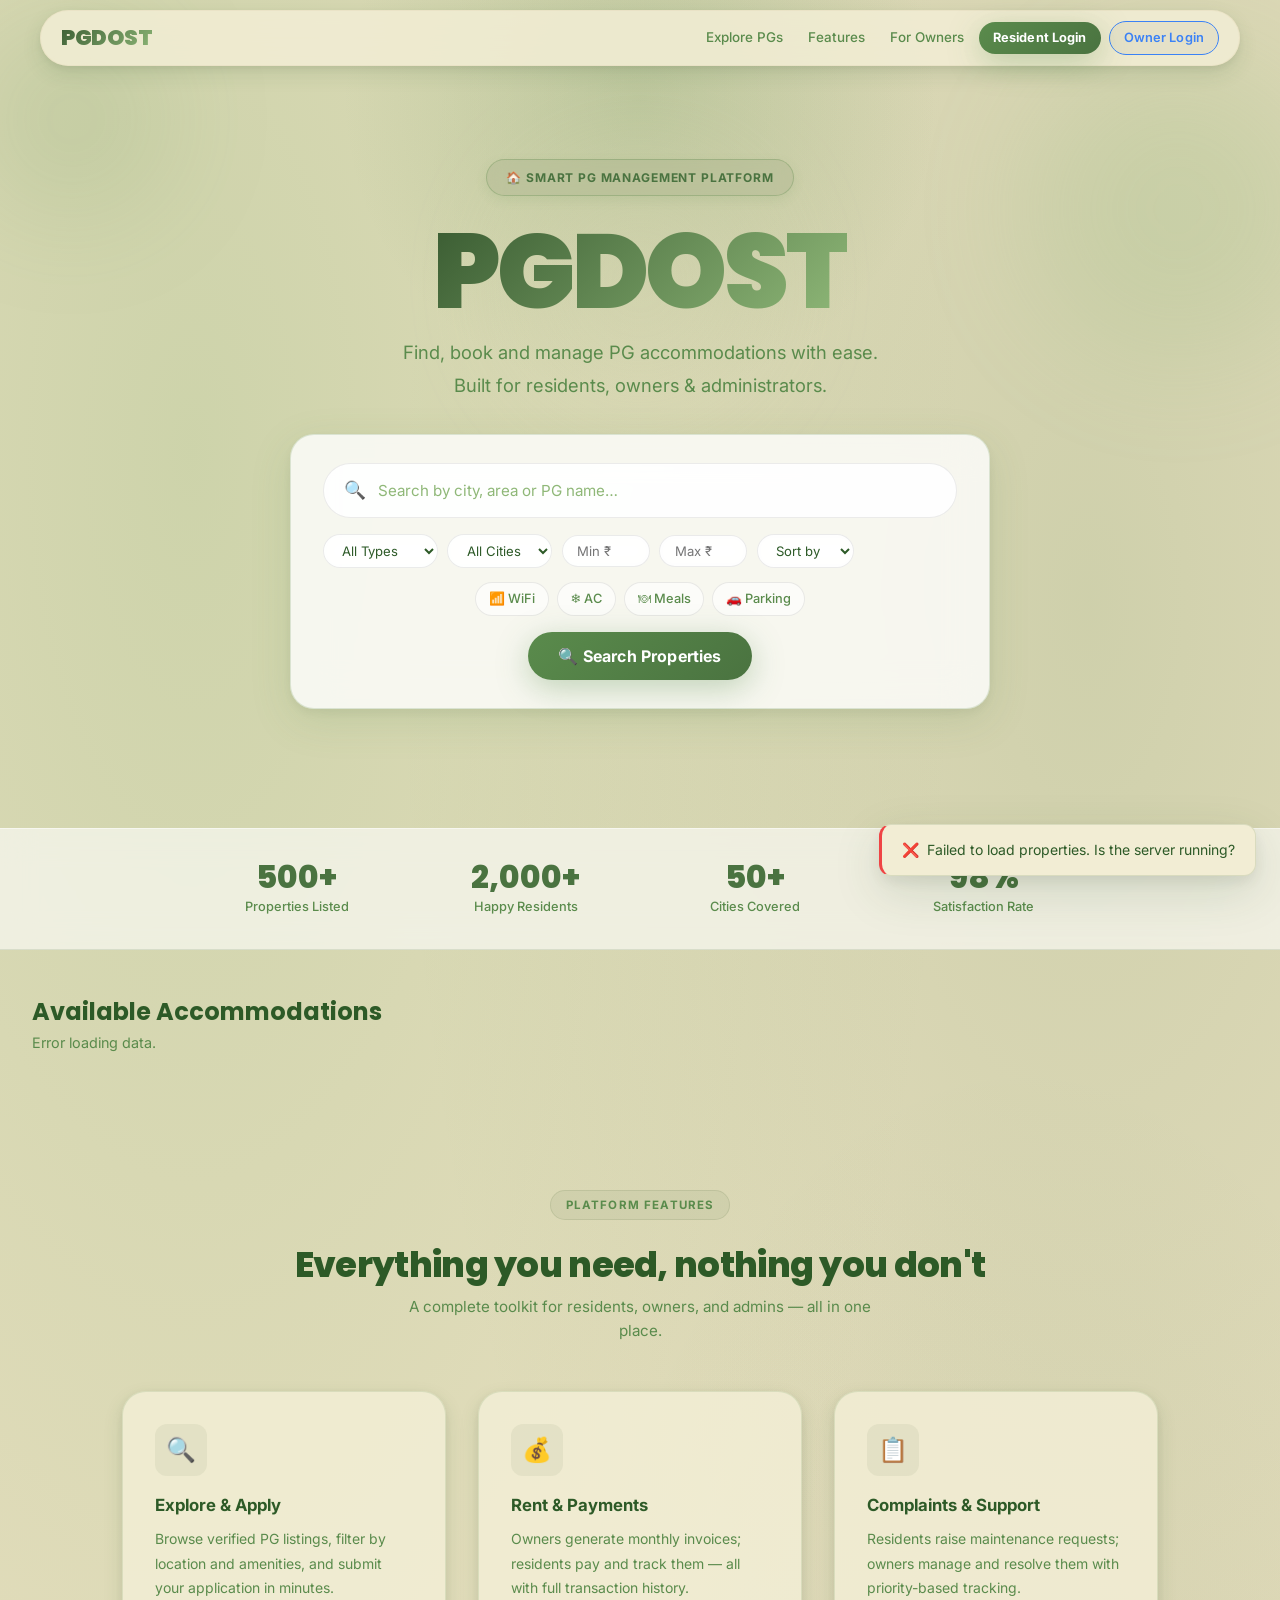
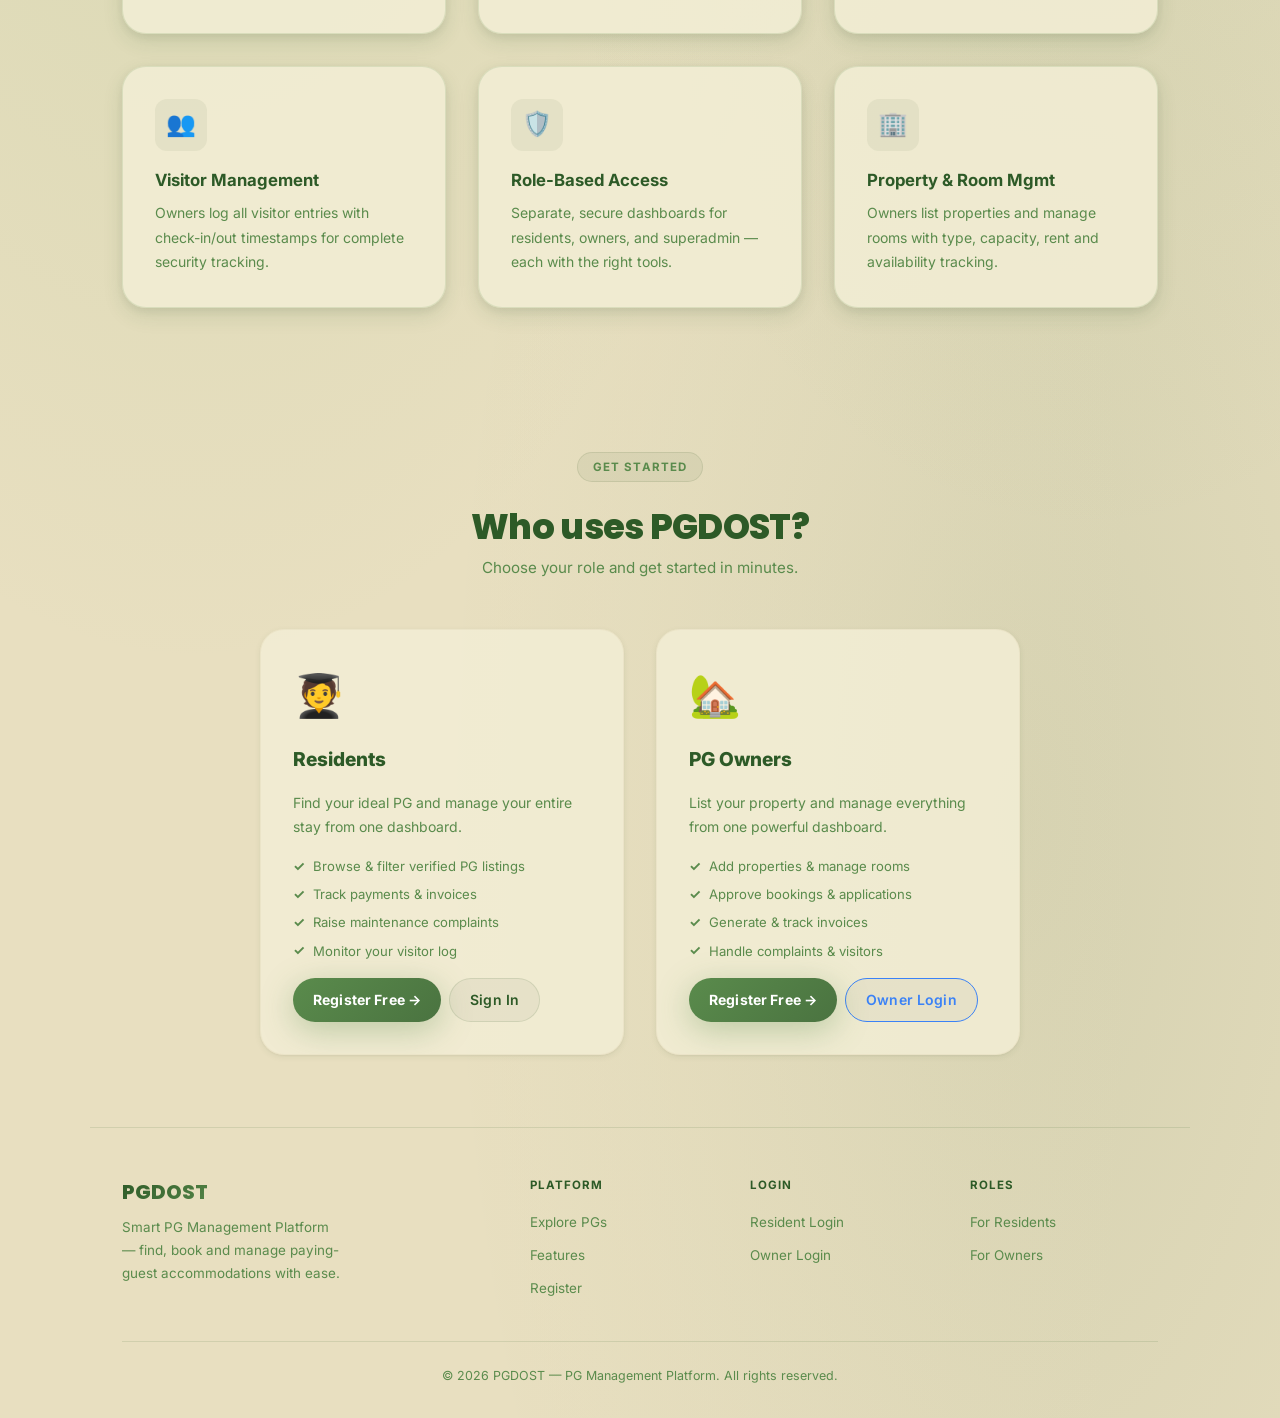
==== commit 6013b4e7: "feat: attractive redesign with enhanced CSS foundation Preserve sage-green theme; improve shadows, b" ====
--- a/frontend/pages/index.html
+++ b/frontend/pages/index.html
@@ -47,10 +47,11 @@
     }
     .hero-badge {
       display: inline-flex; align-items: center; gap: var(--space-xs);
-      background: rgba(123,138,98,.12); border: 1px solid rgba(123,138,98,.28);
+      background: rgba(123,138,98,.16); border: 1.5px solid rgba(90,139,76,.3);
       color: var(--clr-brand-600); font-size: .75rem; font-weight: 700;
-      padding: .38rem 1rem; border-radius: var(--radius-full); letter-spacing: .07em;
-      text-transform: uppercase; backdrop-filter: blur(8px); margin-bottom: 1.25rem;
+      padding: .5rem 1.2rem; border-radius: var(--radius-full); letter-spacing: .07em;
+      text-transform: uppercase; backdrop-filter: blur(10px); margin-bottom: 1.5rem;
+      box-shadow: 0 4px 12px rgba(90,139,76,.12);
     }
     .hero-logo {
       font-family: var(--font-head); font-size: clamp(3.2rem, 10vw, 6.5rem);
@@ -66,13 +67,16 @@
 
     /* ── Glass search container ── */
     .search-container {
-      width: 100%; max-width: 680px;
-      background: rgba(255,255,255,.7); backdrop-filter: blur(20px);
-      border: 1px solid rgba(255,255,255,.8); border-radius: 20px;
-      padding: 1.5rem 1.75rem; box-shadow: 0 8px 32px rgba(123,138,98,.12), 0 2px 8px rgba(0,0,0,.04);
-      transition: box-shadow .3s var(--ease);
-    }
-    .search-container:focus-within { box-shadow: 0 12px 40px rgba(123,138,98,.18), 0 4px 12px rgba(0,0,0,.06); }
+      width: 100%; max-width: 700px;
+      background: rgba(255,255,255,.8); backdrop-filter: blur(20px);
+      border: 1.5px solid rgba(90,139,76,.18); border-radius: 24px;
+      padding: 1.75rem 2rem; box-shadow: 0 12px 40px rgba(90,139,76,.15), 0 4px 12px rgba(0,0,0,.06);
+      transition: box-shadow .3s var(--ease), border-color .3s var(--ease);
+    }
+    .search-container:focus-within { 
+      box-shadow: 0 16px 48px rgba(90,139,76,.2), 0 6px 16px rgba(0,0,0,.08);
+      border-color: rgba(90,139,76,.3);
+    }
     .search-bar-enhanced {
       display: flex; align-items: center; gap: .75rem;
       background: rgba(255,255,255,.9); border: 1.5px solid rgba(0,0,0,.08);
@@ -131,13 +135,17 @@
     .features-subtitle { text-align: center; color: var(--clr-text-muted); margin-bottom: var(--space-2xl); font-size: .95rem; max-width: 480px; margin-inline: auto; }
     .features-grid { display: grid; grid-template-columns: repeat(auto-fit, minmax(290px, 1fr)); gap: var(--space-xl); }
     .feature-card {
-      background: var(--glass-bg-strong); border: 1px solid var(--glass-border);
+      background: var(--glass-bg-strong); border: 1.5px solid rgba(90,139,76,.15);
       border-radius: var(--radius-xl); padding: var(--space-xl);
       transition: all .4s var(--ease-spring); position: relative; overflow: hidden;
-      box-shadow: var(--shadow-sm); cursor: default;
-    }
-    .feature-card::before { content: ''; position: absolute; top: 0; left: 0; right: 0; height: 3px; background: linear-gradient(90deg, var(--clr-brand-500), var(--clr-brand-200)); opacity: 0; transition: opacity .25s; }
-    .feature-card:hover { transform: translateY(-6px); box-shadow: var(--shadow-lg), var(--shadow-glow); border-color: rgba(123,138,98,.25); }
+      box-shadow: var(--shadow-md); cursor: default;
+    }
+    .feature-card::before { content: ''; position: absolute; top: 0; left: 0; right: 0; height: 4px; background: linear-gradient(90deg, var(--clr-brand-500), var(--clr-brand-200)); opacity: 0; transition: opacity .25s; }
+    .feature-card:hover { 
+      transform: translateY(-8px); 
+      box-shadow: var(--shadow-lg), var(--shadow-glow); 
+      border-color: rgba(90,139,76,.28);
+    }
     .feature-card:hover::before { opacity: 1; }
     .feature-icon { width: 52px; height: 52px; border-radius: var(--radius-md); background: rgba(123,138,98,.1); display: flex; align-items: center; justify-content: center; font-size: 1.5rem; margin-bottom: var(--space-md); transition: transform .3s var(--ease-spring); }
     .feature-card:hover .feature-icon { transform: scale(1.12) rotate(-4deg); background: rgba(123,138,98,.18); }
--- a/frontend/css/style.css
+++ b/frontend/css/style.css
@@ -7,27 +7,27 @@
 
 /* ── CSS Variables ─────────────────────────────────────────── */
 :root {
-  /* Brand Palette — Dark Professional */
-  --clr-brand-50:  #f0f9ff;
-  --clr-brand-100: #e0f2fe;
-  --clr-brand-200: #00d9ff;
-  --clr-brand-300: #06b6d4;
-  --clr-brand-400: #00d9ff;  /* cyan primary light */
-  --clr-brand-500: #06b6d4;  /* cyan primary */
-  --clr-brand-600: #0e7490;
-  --clr-brand-700: #164e63;
-  --clr-brand-800: #0f172a;
-  --clr-brand-900: #020617;
-
-  /* Neutrals (Dark Theme) */
-  --clr-bg:        #0f172a;  /* Dark navy base */
-  --clr-bg-2:      #1a1f2e;  /* Charcoal */
-  --clr-bg-3:      #374151;  /* Medium gray */
-  --clr-surface:   #1f2937;  /* Dark surface cards */
-  --clr-border:    rgba(255,255,255,0.1);
-  --clr-text:      #f3f4f6;  /* Light text */
-  --clr-text-muted: #9ca3af;  /* Muted gray text */
-  --clr-text-faint: #6b7280;  /* Faint gray text */
+  /* Brand Palette — Forest Sage (from image) */
+  --clr-brand-50:  #f7f5ec;
+  --clr-brand-100: #ede8d5;  /* cream tint */
+  --clr-brand-200: #E8DFC0;  /* cream/beige — strip 1 */
+  --clr-brand-300: #8FB878;  /* light sage green — strip 2 */
+  --clr-brand-400: #8FB878;  /* light sage (primary light) */
+  --clr-brand-500: #5A8B4C;  /* medium green — strip 3 (primary) */
+  --clr-brand-600: #4a7340;
+  --clr-brand-700: #3a5c32;
+  --clr-brand-800: #2D5A27;  /* dark forest green — strip 4 */
+  --clr-brand-900: #1e3d1a;
+
+  /* Neutrals (Light Theme) */
+  --clr-bg:        #E8DFC0;  /* Cream beige base (strip 1) */
+  --clr-bg-2:      #f2edd4;  /* Slightly lighter cream */
+  --clr-bg-3:      #dbd5ae;  /* Deeper cream/khaki */
+  --clr-surface:   #faf8f0;  /* Near-white cream cards */
+  --clr-border:    rgba(45,90,39,0.12);
+  --clr-text:      #2D5A27;  /* Dark forest green text */
+  --clr-text-muted: #5A8B4C;
+  --clr-text-faint: #8FB878;
 
   /* Semantic */
   --clr-success:   #22c55e;
@@ -55,13 +55,13 @@
   --radius-xl: 24px;
   --radius-full: 999px;
 
-  /* Shadows (Dark theme) */
-  --shadow-sm:  0 1px 3px rgba(0,0,0,0.3), 0 1px 2px rgba(0,0,0,0.2);
-  --shadow-md:  0 4px 16px rgba(0,0,0,0.4), 0 2px 4px rgba(0,0,0,0.2);
-  --shadow-lg:  0 12px 40px rgba(0,0,0,0.5), 0 4px 12px rgba(0,0,0,0.3);
-  --shadow-xl:  0 24px 60px rgba(0,0,0,0.6), 0 8px 20px rgba(0,0,0,0.4);
-  --shadow-brand: 0 4px 24px rgba(0,217,255,0.25);
-  --shadow-glow: 0 0 30px rgba(0,217,255,0.15);
+  /* Shadows (Enhanced for better depth) */
+  --shadow-sm:  0 2px 6px rgba(45,90,39,0.08), 0 1px 2px rgba(0,0,0,0.04);
+  --shadow-md:  0 8px 20px rgba(45,90,39,0.12), 0 3px 8px rgba(0,0,0,0.06);
+  --shadow-lg:  0 16px 48px rgba(45,90,39,0.15), 0 6px 16px rgba(0,0,0,0.08);
+  --shadow-xl:  0 24px 72px rgba(45,90,39,0.18), 0 10px 24px rgba(0,0,0,0.1);
+  --shadow-brand: 0 8px 32px rgba(90,139,76,0.35);
+  --shadow-glow: 0 0 40px rgba(90,139,76,0.25);
 
   /* Transitions */
   --ease: cubic-bezier(0.4, 0, 0.2, 1);
@@ -70,10 +70,10 @@
   --dur-base: 250ms;
   --dur-slow: 400ms;
 
-  /* Glass — Flat Design */
-  --glass-bg: #1f2937;
-  --glass-border: rgba(255,255,255,0.1);
-  --glass-bg-strong: #1f2937;
+  /* Glass */
+  --glass-bg: rgba(232,223,192,0.65);
+  --glass-border: rgba(232,223,192,0.55);
+  --glass-bg-strong: rgba(242,237,212,0.88);
 }
 
 /* ── Animations ────────────────────────────────────────────── */
@@ -137,9 +137,14 @@
 input, select, textarea { font-family: inherit; font-size: 1rem; }
 ul { list-style: none; }
 
-/* ── Background — Clean Dark ───────────────────────────────── */
+/* ── Background Gradient ───────────────────────────────────── */
 .bg-gradient-mesh {
-  background: var(--clr-bg);
+  background:
+    radial-gradient(ellipse at 15% 15%, rgba(143,184,120,0.30) 0%, transparent 50%),
+    radial-gradient(ellipse at 85% 20%, rgba(90,139,76,0.18) 0%, transparent 45%),
+    radial-gradient(ellipse at 50% 80%, rgba(232,223,192,0.45) 0%, transparent 55%),
+    radial-gradient(ellipse at 80% 80%, rgba(45,90,39,0.10) 0%, transparent 40%),
+    var(--clr-bg);
   min-height: 100vh;
 }
 
@@ -218,19 +223,21 @@
 .text-center { text-align: center; }
 .hidden { display: none !important; }
 
-/* ── Card — Flat Design ────────────────────────────────────── */
+/* ── Glass Card ───────────────────────────────────────────── */
 .card {
-  background: var(--clr-surface);
-  border: 1px solid var(--clr-border);
+  background: var(--glass-bg-strong);
+  border: 1px solid rgba(90,139,76,0.2);
   border-radius: var(--radius-lg);
+  backdrop-filter: blur(20px);
+  -webkit-backdrop-filter: blur(20px);
   padding: var(--space-xl);
-  box-shadow: var(--shadow-sm);
-  transition: box-shadow var(--dur-base) var(--ease), transform var(--dur-base) var(--ease-spring);
+  box-shadow: var(--shadow-md);
+  transition: box-shadow var(--dur-base) var(--ease), transform var(--dur-base) var(--ease-spring), border-color var(--dur-base) var(--ease);
 }
 .card:hover {
-  box-shadow: var(--shadow-md);
-  transform: translateY(-2px);
-  border-color: var(--clr-brand-400);
+  box-shadow: var(--shadow-lg), var(--shadow-glow);
+  transform: translateY(-4px);
+  border-color: rgba(90,139,76,0.35);
 }
 .card-sm { padding: var(--space-lg); border-radius: var(--radius-md); }
 .card-flat { background: var(--clr-bg-3); border: 1px solid var(--clr-border); }
@@ -249,9 +256,9 @@
   letter-spacing: 0.01em;
 }
 .btn-primary {
-  background: var(--clr-brand-400);
-  color: #000;
-  box-shadow: var(--shadow-md);
+  background: linear-gradient(135deg, var(--clr-brand-500), var(--clr-brand-600));
+  color: #fff;
+  box-shadow: var(--shadow-brand);
   position: relative;
   overflow: hidden;
   font-weight: 700;
@@ -259,26 +266,26 @@
 .btn-primary::before {
   content: '';
   position: absolute; inset: 0;
-  background: linear-gradient(135deg, transparent 40%, rgba(255,255,255,0.15) 50%, transparent 60%);
+  background: linear-gradient(135deg, transparent 40%, rgba(255,255,255,0.2) 50%, transparent 60%);
   background-size: 200% 100%;
   opacity: 0;
   transition: opacity var(--dur-base) var(--ease);
 }
 .btn-primary:hover::before { opacity: 1; animation: shimmer 1.5s ease infinite; }
 .btn-primary:hover {
-  background: var(--clr-brand-300);
-  transform: translateY(-1px);
-  box-shadow: var(--shadow-lg);
-}
-.btn-primary:active { transform: translateY(0); box-shadow: var(--shadow-sm); }
+  background: linear-gradient(135deg, var(--clr-brand-400), var(--clr-brand-500));
+  transform: translateY(-2px);
+  box-shadow: 0 12px 40px rgba(90,139,76,0.4);
+}
+.btn-primary:active { transform: translateY(0); box-shadow: var(--shadow-md); }
 .btn-secondary {
-  background: transparent;
+  background: rgba(0,0,0,0.04);
   color: var(--clr-text);
   border: 1px solid var(--clr-border);
 }
 .btn-secondary:hover {
-  background: rgba(0,217,255,0.1);
-  border-color: var(--clr-brand-400);
+  background: rgba(0,0,0,0.08);
+  border-color: rgba(0,0,0,0.15);
 }
 .btn-danger {
   background: rgba(248,113,113,0.15);
@@ -323,11 +330,11 @@
   letter-spacing: 0.06em;
 }
 .form-input, .form-select, .form-textarea {
-  background: #1f2937;
-  border: 1.5px solid rgba(255,255,255,0.1);
+  background: rgba(255,255,255,0.75);
+  border: 1.5px solid rgba(90,139,76,0.15);
   border-radius: var(--radius-md);
   color: var(--clr-text);
-  padding: 0.8rem 1rem;
+  padding: 0.9rem 1.1rem;
   transition: all var(--dur-base) var(--ease);
   outline: none;
   width: 100%;
@@ -335,13 +342,23 @@
   font-size: 1rem;
 }
 .form-input:hover, .form-select:hover, .form-textarea:hover {
-  border-color: rgba(0,217,255,0.3);
-  background: #2d3748;
+  border-color: rgba(90,139,76,0.4);
+  background: rgba(250,248,240,0.98);
+  box-shadow: 0 2px 8px rgba(90,139,76,0.08);
 }
 .form-input:focus, .form-select:focus, .form-textarea:focus {
-  border-color: var(--clr-brand-400);
-  background: #1f2937;
-  box-shadow: 0 0 0 3px rgba(0,217,255,0.15);
+  border-color: var(--clr-brand-500);
+  background: #faf8f0;
+  box-shadow: 0 0 0 3px rgba(90,139,76,0.22), 0 4px 12px rgba(45,90,39,0.12);
+}
+.form-input:hover, .form-select:hover, .form-textarea:hover {
+  border-color: rgba(90,139,76,0.35);
+  background: rgba(242,237,212,0.9);
+}
+.form-input:focus, .form-select:focus, .form-textarea:focus {
+  border-color: var(--clr-brand-500);
+  background: var(--clr-surface);
+  box-shadow: 0 0 0 3px rgba(90,139,76,0.18), 0 2px 8px rgba(45,90,39,0.10);
 }
 .form-input::placeholder, .form-textarea::placeholder { color: var(--clr-text-faint); }
 .form-select { appearance: none; }
@@ -354,13 +371,16 @@
   position: sticky;
   top: 0;
   z-index: 100;
-  background: var(--clr-bg-2);
-  border-bottom: 1px solid var(--clr-border);
-  padding: 0.875rem var(--space-xl);
+  background: rgba(237,232,213,0.92);
+  backdrop-filter: blur(20px);
+  -webkit-backdrop-filter: blur(20px);
+  border-bottom: 1px solid rgba(90,139,76,0.12);
+  padding: 1rem var(--space-xl);
   display: flex;
   align-items: center;
   justify-content: space-between;
   gap: var(--space-lg);
+  box-shadow: 0 2px 12px rgba(90,139,76,0.06);
 }
 .navbar-logo {
   font-family: var(--font-head);
@@ -465,24 +485,30 @@
 .dashboard-content { padding: var(--space-2xl); }
 
 /* ── Stats Cards ───────────────────────────────────────────── */
-.stats-grid { display: grid; grid-template-columns: repeat(auto-fit, minmax(200px, 1fr)); gap: var(--space-lg); }
+.stats-grid { display: grid; grid-template-columns: repeat(auto-fit, minmax(220px, 1fr)); gap: 1.5rem; }
 .stat-card {
-  background: var(--glass-bg);
-  border: 1px solid var(--glass-border);
+  background: var(--glass-bg-strong);
+  border: 1px solid rgba(90,139,76,0.18);
   border-radius: var(--radius-lg);
-  padding: var(--space-lg);
+  padding: 1.5rem;
   display: flex;
-  align-items: flex-start;
+  align-items: center;
   gap: var(--space-md);
   backdrop-filter: blur(16px);
-  transition: all var(--dur-base) var(--ease);
-}
-.stat-card:hover { transform: translateY(-3px); box-shadow: var(--shadow-lg); }
+  transition: all var(--dur-base) var(--ease-spring);
+  box-shadow: var(--shadow-md);
+}
+.stat-card:hover { 
+  transform: translateY(-5px);
+  box-shadow: var(--shadow-lg), var(--shadow-glow);
+  border-color: rgba(90,139,76,0.3);
+}
 .stat-icon {
-  width: 48px; height: 48px;
+  width: 56px; height: 56px;
   border-radius: var(--radius-md);
   display: flex; align-items: center; justify-content: center;
-  font-size: 1.4rem; flex-shrink: 0;
+  font-size: 1.6rem; flex-shrink: 0;
+  background: rgba(90,139,76,0.12);
 }
 .stat-icon-brand { background: rgba(123,138,98,0.2); }
 .stat-icon-blue  { background: rgba(59,130,246,0.15); }
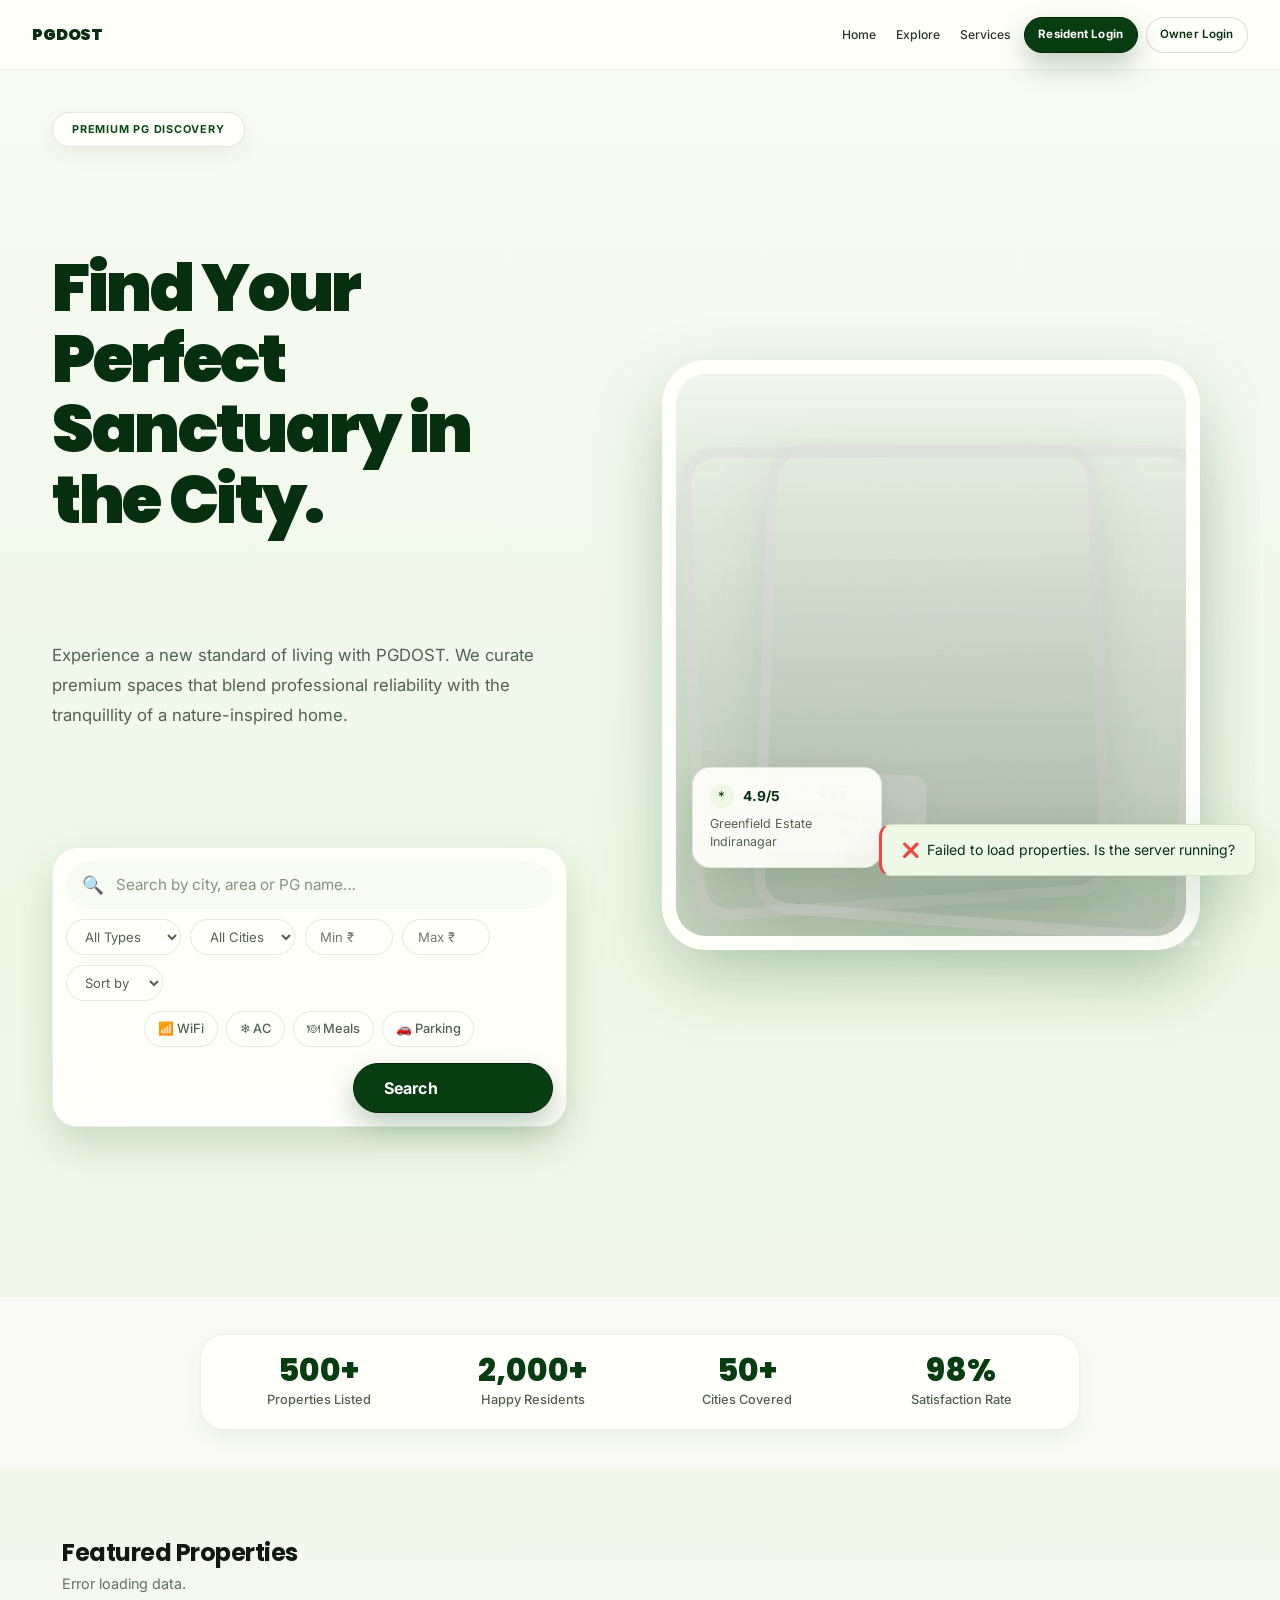
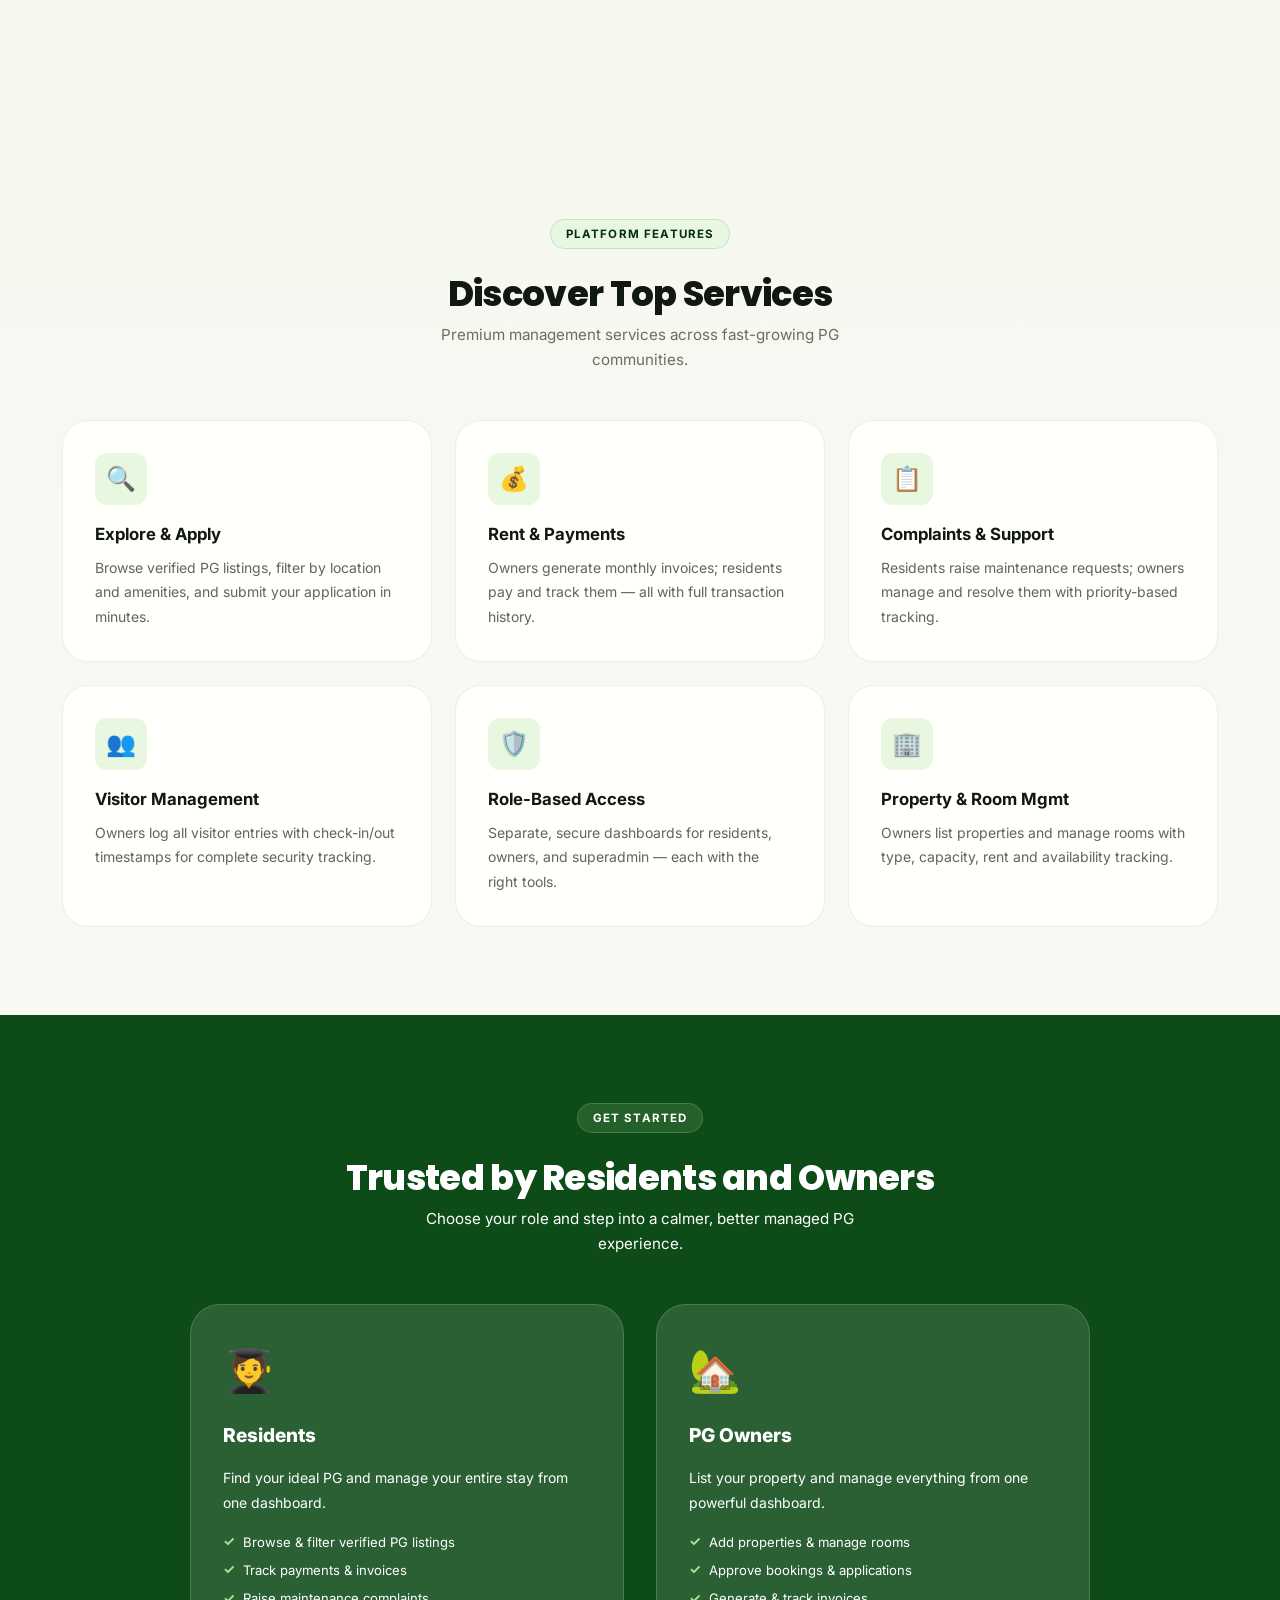
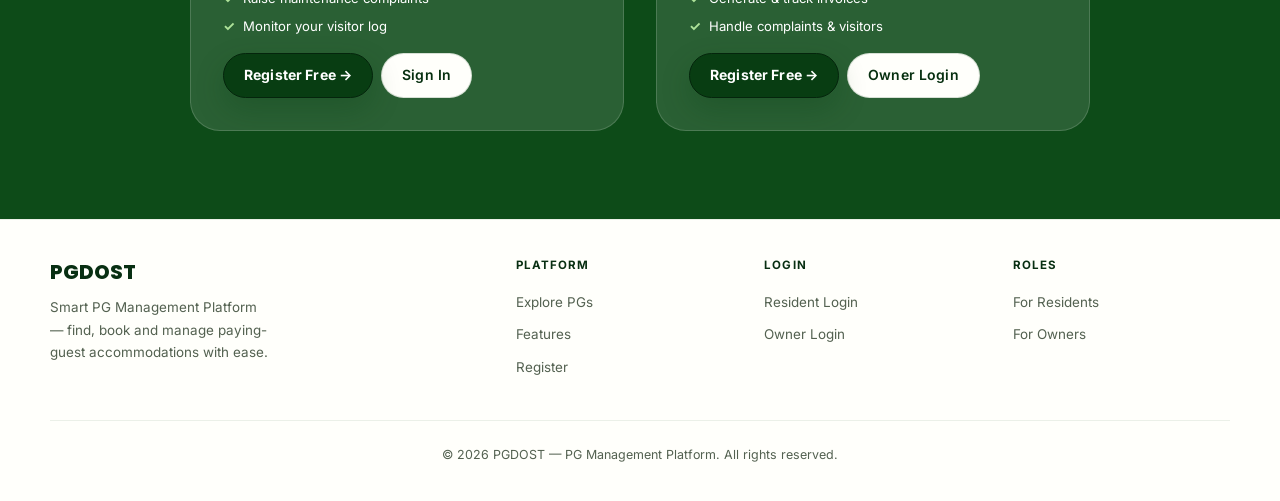
==== commit edbf1e4f: "Push project to GitHub new repository" ====
--- a/frontend/pages/index.html
+++ b/frontend/pages/index.html
@@ -237,9 +237,9 @@
     <a href="index.html" class="nav-logo">PGDOST</a>
     <div class="nav-links">
       <div class="hidden-mobile">
-        <a href="#explore-section" class="nav-text-link">Explore PGs</a>
-        <a href="#features-section" class="nav-text-link">Features</a>
-        <a href="#roles-section" class="nav-text-link">For Owners</a>
+        <a href="index.html" class="nav-text-link">Home</a>
+        <a href="#explore-section" class="nav-text-link">Explore</a>
+        <a href="#features-section" class="nav-text-link">Services</a>
       </div>
       <div id="nav-auth-area" style="display:flex;gap:var(--space-sm);align-items:center;"></div>
       <button class="nav-hamburger" id="hamburger" onclick="toggleMobileNav()" aria-label="Menu">
@@ -255,11 +255,10 @@
       <div class="deco-orb deco-orb-2"></div>
       <div class="deco-orb deco-orb-3"></div>
     </div>
-    <div class="hero-badge">🏠 Smart PG Management Platform</div>
-    <h1 class="hero-logo">PGDOST</h1>
+    <div class="hero-badge">Premium PG Discovery</div>
+    <h1 class="hero-logo">Find Your Perfect Sanctuary in the City.</h1>
     <p class="hero-tagline">
-      Find, book and manage PG accommodations with ease.<br>
-      Built for residents, owners &amp; administrators.
+      Experience a new standard of living with PGDOST. We curate premium spaces that blend professional reliability with the tranquillity of a nature-inspired home.
     </p>
 
     <!-- Glass Search Container -->
@@ -293,7 +292,38 @@
         <label class="amenity-toggle"><input type="checkbox" id="filter-parking"> 🚗 Parking</label>
       </div>
       <div class="text-center">
-        <button id="btn-search" class="btn btn-primary btn-lg" style="min-width:200px">🔍 Search Properties</button>
+        <button id="btn-search" class="btn btn-primary btn-lg" style="min-width:200px">Search</button>
+      </div>
+    </div>
+    <div class="hero-visual">
+      <div class="hero-slider">
+        <button type="button" class="hero-slide hero-slide-1 active" data-hero-index="0" onclick="showHeroProperty('Greenfield Estate')" aria-label="View Greenfield Estate details">
+          <div class="hero-rating-card">
+            <strong>4.9/5</strong>
+            <span>Greenfield Estate<br>Indiranagar</span>
+          </div>
+        </button>
+        <button type="button" class="hero-slide hero-slide-2 next" data-hero-index="1" onclick="showHeroProperty('Sage Residency')" aria-label="View Sage Residency details">
+          <div class="hero-rating-card">
+            <strong>4.8/5</strong>
+            <span>Sage Residency<br>Koramangala</span>
+          </div>
+        </button>
+        <button type="button" class="hero-slide hero-slide-3" data-hero-index="2" onclick="showHeroProperty('Manyata Executive Stay')" aria-label="View Manyata Executive Stay details">
+          <div class="hero-rating-card">
+            <strong>4.9/5</strong>
+            <span>Manyata Executive Stay<br>Nagavara</span>
+          </div>
+        </button>
+        <button type="button" class="hero-slide hero-slide-4 prev" data-hero-index="3" onclick="showHeroProperty('Bellandur Lakeview Suites')" aria-label="View Bellandur Lakeview Suites details">
+          <div class="hero-rating-card">
+            <strong>4.8/5</strong>
+            <span>Bellandur Lakeview Suites<br>Outer Ring Road</span>
+          </div>
+        </button>
+        <div class="hero-slide-dots">
+          <span class="active"></span><span></span><span></span><span></span>
+        </div>
       </div>
     </div>
   </section>
@@ -313,7 +343,7 @@
   <section id="explore-section" class="container py-xl" style="padding-top:var(--space-2xl)">
     <div id="properties-header" class="section-header reveal">
       <div>
-        <h2 class="section-title">Available Accommodations</h2>
+        <h2 class="section-title">Featured Properties</h2>
         <p id="result-count" class="section-subtitle text-muted">Loading…</p>
       </div>
     </div>
@@ -322,6 +352,9 @@
       <div class="skeleton-card" style="animation-delay:.15s"></div>
       <div class="skeleton-card" style="animation-delay:.3s"></div>
     </div>
+    <div class="see-more-wrap">
+      <button id="btn-see-more" type="button" class="btn btn-secondary see-more-btn hidden">See More</button>
+    </div>
     <div id="empty-state" class="empty-state hidden">
       <div class="empty-state-icon">🏠</div>
       <h3>No properties found</h3>
@@ -334,8 +367,8 @@
     <div class="text-center" style="margin-bottom:.75rem">
       <span class="section-label">Platform Features</span>
     </div>
-    <h2 class="features-title">Everything you need, nothing you don't</h2>
-    <p class="features-subtitle">A complete toolkit for residents, owners, and admins — all in one place.</p>
+    <h2 class="features-title">Discover Top Services</h2>
+    <p class="features-subtitle">Premium management services across fast-growing PG communities.</p>
     <div class="features-grid">
       <div class="feature-card reveal reveal-delay-1">
         <div class="feature-icon">🔍</div>
@@ -375,8 +408,8 @@
     <div class="text-center" style="margin-bottom:.75rem">
       <span class="section-label">Get Started</span>
     </div>
-    <h2 class="features-title" style="margin-bottom:.5rem">Who uses PGDOST?</h2>
-    <p class="features-subtitle">Choose your role and get started in minutes.</p>
+    <h2 class="features-title" style="margin-bottom:.5rem">Trusted by Residents and Owners</h2>
+    <p class="features-subtitle">Choose your role and step into a calmer, better managed PG experience.</p>
     <div class="roles-grid">
       <div class="role-card reveal reveal-delay-1">
         <div class="role-card-icon">🧑‍🎓</div>
@@ -543,6 +576,10 @@
   <script src="../scripts/api.js"></script>
   <script>
     let allProperties = [];
+    let visiblePropertyCount = 6;
+    const propertyPageSize = 6;
+    let activeHeroIndex = 0;
+    let heroTimer = null;
 
     // Update nav
     function updateNav() {
@@ -591,11 +628,104 @@
         .join('');
     }
 
+    const realisticPropertyImages = {
+      'greenfield estate': [
+        'https://images.unsplash.com/photo-1522708323590-d24dbb6b0267?auto=format&fit=crop&w=1200&q=90',
+        'https://images.unsplash.com/photo-1505693416388-ac5ce068fe85?auto=format&fit=crop&w=1200&q=90',
+        'https://images.unsplash.com/photo-1616046229478-9901c5536a45?auto=format&fit=crop&w=1200&q=90'
+      ],
+      'sage residency': [
+        'https://images.unsplash.com/photo-1600607687920-4e2a09cf159d?auto=format&fit=crop&w=1200&q=90',
+        'https://images.unsplash.com/photo-1616486338812-3dadae4b4ace?auto=format&fit=crop&w=1200&q=90',
+        'https://images.unsplash.com/photo-1600566753190-17f0baa2a6c3?auto=format&fit=crop&w=1200&q=90'
+      ],
+      'whitefield urban nest': [
+        'https://images.unsplash.com/photo-1493809842364-78817add7ffb?auto=format&fit=crop&w=1200&q=90',
+        'https://images.unsplash.com/photo-1502672260266-1c1e5240980c?auto=format&fit=crop&w=1200&q=90',
+        'https://images.unsplash.com/photo-1560448204-e02f11c3d0e2?auto=format&fit=crop&w=1200&q=90'
+      ],
+      'hsr comfort house': [
+        'https://images.unsplash.com/photo-1560185127-6ed189bf02f4?auto=format&fit=crop&w=1200&q=90',
+        'https://images.unsplash.com/photo-1560448075-bb485b067938?auto=format&fit=crop&w=1200&q=90',
+        'https://images.unsplash.com/photo-1540518614846-7eded433c457?auto=format&fit=crop&w=1200&q=90'
+      ],
+      'manyata executive stay': [
+        'https://images.unsplash.com/photo-1600210492486-724fe5c67fb0?auto=format&fit=crop&w=1200&q=90',
+        'https://images.unsplash.com/photo-1617806118233-18e1de247200?auto=format&fit=crop&w=1200&q=90',
+        'https://images.unsplash.com/photo-1595526114035-0d45ed16cfbf?auto=format&fit=crop&w=1200&q=90'
+      ],
+      'electronic city coliving': [
+        'https://images.unsplash.com/photo-1555854877-bab0e564b8d5?auto=format&fit=crop&w=1200&q=90',
+        'https://images.unsplash.com/photo-1586023492125-27b2c045efd7?auto=format&fit=crop&w=1200&q=90',
+        'https://images.unsplash.com/photo-1524758631624-e2822e304c36?auto=format&fit=crop&w=1200&q=90'
+      ],
+      'jayanagar garden pg': [
+        'https://images.unsplash.com/photo-1484154218962-a197022b5858?auto=format&fit=crop&w=1200&q=90',
+        'https://images.unsplash.com/photo-1598928506311-c55ded91a20c?auto=format&fit=crop&w=1200&q=90',
+        'https://images.unsplash.com/photo-1560440021-33f9b867899d?auto=format&fit=crop&w=1200&q=90'
+      ],
+      'bellandur lakeview suites': [
+        'https://images.unsplash.com/photo-1600607687939-ce8a6c25118c?auto=format&fit=crop&w=1200&q=90',
+        'https://images.unsplash.com/photo-1600607687644-c7171b42498f?auto=format&fit=crop&w=1200&q=90',
+        'https://images.unsplash.com/photo-1600566753086-00f18fb6b3ea?auto=format&fit=crop&w=1200&q=90'
+      ],
+      'varathans': [
+        'https://images.unsplash.com/photo-1554995207-c18c203602cb?auto=format&fit=crop&w=1200&q=90',
+        'https://images.unsplash.com/photo-1583847268964-b28dc8f51f92?auto=format&fit=crop&w=1200&q=90',
+        'https://images.unsplash.com/photo-1497366216548-37526070297c?auto=format&fit=crop&w=1200&q=90'
+      ]
+    };
+
+    const fallbackPropertyImages = [
+      'https://images.unsplash.com/photo-1522708323590-d24dbb6b0267?auto=format&fit=crop&w=1200&q=90',
+      'https://images.unsplash.com/photo-1502672260266-1c1e5240980c?auto=format&fit=crop&w=1200&q=90',
+      'https://images.unsplash.com/photo-1560448204-e02f11c3d0e2?auto=format&fit=crop&w=1200&q=90',
+      'https://images.unsplash.com/photo-1600607687920-4e2a09cf159d?auto=format&fit=crop&w=1200&q=90'
+    ];
+
+    function getPropertyImages(prop) {
+      const key = (prop.name || '').toLowerCase().trim();
+      const curated = realisticPropertyImages[key];
+      if (curated) return curated;
+
+      const uploaded = (prop.images || []).map(img => img.image_url).filter(Boolean);
+      if (uploaded.length) return uploaded;
+
+      const start = Math.abs((prop.id || 0) % fallbackPropertyImages.length);
+      return [
+        fallbackPropertyImages[start],
+        fallbackPropertyImages[(start + 1) % fallbackPropertyImages.length],
+        fallbackPropertyImages[(start + 2) % fallbackPropertyImages.length]
+      ];
+    }
+
+    function setMainPropertyImage(propId, url, index) {
+      const main = document.getElementById(`detail-main-image-${propId}`);
+      if (main) main.src = url;
+      document.querySelectorAll(`[data-gallery-for="${propId}"]`).forEach((btn, i) => {
+        btn.classList.toggle('active', i === index);
+      });
+    }
+
+    function renderPropertyGallery(prop) {
+      const images = getPropertyImages(prop);
+      const safeName = (prop.name || 'Property').replace(/"/g, '&quot;');
+      return `
+        <div class="property-detail-gallery">
+          <img id="detail-main-image-${prop.id}" class="property-detail-main-image" src="${images[0]}" alt="${safeName} photo" />
+          <div class="property-detail-thumbs">
+            ${images.map((url, index) => `
+              <button type="button" class="property-detail-thumb ${index === 0 ? 'active' : ''}" data-gallery-for="${prop.id}" onclick="setMainPropertyImage(${prop.id}, '${url}', ${index})" aria-label="View property photo ${index + 1}">
+                <img src="${url}" alt="${safeName} thumbnail ${index + 1}" />
+              </button>
+            `).join('')}
+          </div>
+        </div>`;
+    }
+
     function renderCard(prop) {
       const minRent = prop.min_rent ? formatCurrency(prop.min_rent) : 'On request';
-      const imgSrc = prop.primary_image_url
-        ? prop.primary_image_url
-        : "https://images.unsplash.com/photo-1522708323590-d24dbb6b0267?w=600&q=80";
+      const imgSrc = getPropertyImages(prop)[0];
       
       return `
         <div class="property-card" onclick="showDetail(${prop.id})">
@@ -631,15 +761,24 @@
       const grid = document.getElementById('properties-grid');
       const empty = document.getElementById('empty-state');
       const count = document.getElementById('result-count');
+      const seeMoreBtn = document.getElementById('btn-see-more');
       if (!properties.length) {
         grid.innerHTML = '';
         empty.classList.remove('hidden');
         count.textContent = 'No properties match your search.';
+        seeMoreBtn?.classList.add('hidden');
         return;
       }
       empty.classList.add('hidden');
-      grid.innerHTML = properties.map(renderCard).join('');
-      count.textContent = `Showing ${properties.length} propert${properties.length !== 1 ? 'ies' : 'y'}`;
+      const visibleProperties = properties.slice(0, visiblePropertyCount);
+      grid.innerHTML = visibleProperties.map(renderCard).join('');
+      count.textContent = `Showing ${visibleProperties.length} of ${properties.length} propert${properties.length !== 1 ? 'ies' : 'y'}`;
+
+      if (seeMoreBtn) {
+        const remaining = Math.max(0, properties.length - visiblePropertyCount);
+        seeMoreBtn.classList.toggle('hidden', remaining === 0);
+        seeMoreBtn.textContent = `See More (${Math.min(propertyPageSize, remaining)} more)`;
+      }
     }
 
     async function loadProperties() {
@@ -665,6 +804,7 @@
 
         const res = await api.get(query);
         allProperties = res.results || res; // handle pagination
+        visiblePropertyCount = propertyPageSize;
         
         // Only populate cities on first load to preserve options
         if (document.getElementById('filter-city').options.length === 1) {
@@ -684,13 +824,61 @@
       });
     }
 
+    async function showHeroProperty(name) {
+      const localMatch = allProperties.find(p => (p.name || '').toLowerCase() === name.toLowerCase());
+      if (localMatch) {
+        showDetail(localMatch.id);
+        return;
+      }
+
+      try {
+        const res = await api.get(`/properties/?page_size=100&search=${encodeURIComponent(name)}`);
+        const matches = res.results || res;
+        const match = matches.find(p => (p.name || '').toLowerCase() === name.toLowerCase()) || matches[0];
+        if (match) {
+          showDetail(match.id);
+        } else {
+          Toast.info('This PG is not available right now.');
+        }
+      } catch (e) {
+        Toast.error('Could not load this PG right now.');
+      }
+    }
+
+    function updateHeroSlides() {
+      const slides = [...document.querySelectorAll('.hero-slide')];
+      const dots = [...document.querySelectorAll('.hero-slide-dots span')];
+      if (!slides.length) return;
+      const lastIndex = slides.length - 1;
+
+      slides.forEach((slide, index) => {
+        slide.classList.remove('active', 'prev', 'next');
+        if (index === activeHeroIndex) slide.classList.add('active');
+        if (index === (activeHeroIndex + 1) % slides.length) slide.classList.add('next');
+        if (index === (activeHeroIndex + lastIndex) % slides.length) slide.classList.add('prev');
+      });
+
+      dots.forEach((dot, index) => {
+        dot.classList.toggle('active', index === activeHeroIndex);
+      });
+    }
+
+    function initHeroShowcase() {
+      updateHeroSlides();
+      clearInterval(heroTimer);
+      heroTimer = setInterval(() => {
+        activeHeroIndex = (activeHeroIndex + 1) % document.querySelectorAll('.hero-slide').length;
+        updateHeroSlides();
+      }, 4500);
+    }
+
     async function showDetail(id) {
       const prop = allProperties.find(p => p.id === id);
-      if (!prop) return;
-      document.getElementById('modal-prop-name').textContent = prop.name;
+      document.getElementById('modal-prop-name').textContent = prop?.name || 'Property Details';
       // Fetch full detail with rooms
       try {
         const full = await api.get(`/properties/${id}/`);
+        document.getElementById('modal-prop-name').textContent = full.name;
         const body = document.getElementById('modal-detail-body');
         const amenities = renderAmenities(full);
         const rooms = (full.rooms || []).map(r =>
@@ -704,13 +892,7 @@
           ? ''
           : `<a href="register.html" class="btn btn-primary btn-lg w-full mt-lg">Register to Apply</a>`;
 
-        const imagesHtml = full.images && full.images.length > 0
-          ? `<div style="display:flex; overflow-x:auto; gap:10px; margin-bottom:1rem; padding-bottom:10px; scroll-snap-type: x mandatory;">
-               ${full.images.map(img => `<img src="${img.image_url}" style="height:240px; border-radius:8px; object-fit:cover; scroll-snap-align: start; flex-shrink:0;" alt="Property Image"/>`).join('')}
-             </div>`
-          : `<div style="height:200px; background:var(--clr-bg-3); border-radius:8px; display:flex; align-items:center; justify-content:center; margin-bottom:1rem;">
-               <span style="font-size:3rem;">🏢</span>
-             </div>`;
+        const imagesHtml = renderPropertyGallery(full);
 
         body.innerHTML = `
           <div class="flex flex-col gap-md">
@@ -790,6 +972,10 @@
 
     document.getElementById('btn-search').addEventListener('click', applyFilters);
     document.getElementById('search-input').addEventListener('keyup', (e) => { if (e.key === 'Enter') applyFilters(); });
+    document.getElementById('btn-see-more')?.addEventListener('click', () => {
+      visiblePropertyCount += propertyPageSize;
+      renderGrid(allProperties);
+    });
 
     function openInquiry(propertyId) {
         document.getElementById('inquiry-property-id').value = propertyId;
@@ -881,6 +1067,7 @@
 
     // Init
     updateNav();
+    initHeroShowcase();
     loadProperties();
 
     // Scroll reveal observer
--- a/frontend/css/style.css
+++ b/frontend/css/style.css
@@ -78,20 +78,20 @@
 
 /* ── Animations ────────────────────────────────────────────── */
 @keyframes fadeSlideUp {
-  0% { opacity: 0; transform: translateY(24px); }
-  100% { opacity: 1; transform: translateY(0); }
+  0% { opacity: 0; transform: translateY(30px) scale(0.95); }
+  100% { opacity: 1; transform: translateY(0) scale(1); }
 }
 @keyframes fadeIn {
   0% { opacity: 0; }
   100% { opacity: 1; }
 }
 @keyframes float {
-  0%, 100% { transform: translateY(0); }
-  50% { transform: translateY(-12px); }
+  0%, 100% { transform: translateY(0) scale(1); }
+  50% { transform: translateY(-15px) scale(1.02); }
 }
 @keyframes pulseGlow {
-  0%, 100% { box-shadow: 0 0 20px rgba(90,139,76,0.12); }
-  50% { box-shadow: 0 0 40px rgba(90,139,76,0.28); }
+  0%, 100% { box-shadow: 0 0 20px rgba(90,139,76,0.15); }
+  50% { box-shadow: 0 0 50px rgba(90,139,76,0.4); }
 }
 @keyframes shimmer {
   0% { background-position: -200% 0; }
@@ -106,13 +106,13 @@
   50% { opacity: 0.6; }
 }
 @keyframes scaleIn {
-  0% { opacity: 0; transform: scale(0.92); }
-  100% { opacity: 1; transform: scale(1); }
-}
-
-.animate-fade-up { animation: fadeSlideUp 0.6s var(--ease) forwards; opacity: 0; }
-.animate-fade-in { animation: fadeIn 0.5s var(--ease) forwards; opacity: 0; }
-.animate-scale-in { animation: scaleIn 0.5s var(--ease-spring) forwards; opacity: 0; }
+  0% { opacity: 0; transform: scale(0.85) perspective(1000px) rotateX(10deg); }
+  100% { opacity: 1; transform: scale(1) perspective(1000px) rotateX(0deg); }
+}
+
+.animate-fade-up { animation: fadeSlideUp 0.8s var(--ease-spring) forwards; opacity: 0; }
+.animate-fade-in { animation: fadeIn 0.6s var(--ease) forwards; opacity: 0; }
+.animate-scale-in { animation: scaleIn 0.7s var(--ease-spring) forwards; opacity: 0; }
 .animate-float { animation: float 6s ease-in-out infinite; }
 
 
@@ -226,19 +226,36 @@
 /* ── Glass Card ───────────────────────────────────────────── */
 .card {
   background: var(--glass-bg-strong);
-  border: 1px solid rgba(90,139,76,0.2);
-  border-radius: var(--radius-lg);
-  backdrop-filter: blur(20px);
-  -webkit-backdrop-filter: blur(20px);
+  border: 1px solid rgba(90,139,76,0.25);
+  border-radius: var(--radius-xl);
+  backdrop-filter: blur(25px);
+  -webkit-backdrop-filter: blur(25px);
   padding: var(--space-xl);
-  box-shadow: var(--shadow-md);
-  transition: box-shadow var(--dur-base) var(--ease), transform var(--dur-base) var(--ease-spring), border-color var(--dur-base) var(--ease);
+  box-shadow: var(--shadow-md), inset 0 1px 0 rgba(255,255,255,0.6);
+  transition: all 0.4s var(--ease-spring);
+  position: relative;
+  overflow: hidden;
+}
+.card::before {
+  content: '';
+  position: absolute;
+  top: 0; left: -100%;
+  width: 50%; height: 100%;
+  background: linear-gradient(to right, rgba(255,255,255,0) 0%, rgba(255,255,255,0.3) 50%, rgba(255,255,255,0) 100%);
+  transform: skewX(-20deg);
+  transition: all 0.7s ease;
+  z-index: 0;
+  pointer-events: none;
+}
+.card:hover::before {
+  left: 200%;
 }
 .card:hover {
-  box-shadow: var(--shadow-lg), var(--shadow-glow);
-  transform: translateY(-4px);
-  border-color: rgba(90,139,76,0.35);
-}
+  box-shadow: var(--shadow-xl), var(--shadow-glow), inset 0 1px 0 rgba(255,255,255,0.8);
+  transform: translateY(-6px) scale(1.01);
+  border-color: rgba(90,139,76,0.45);
+}
+.card > * { position: relative; z-index: 1; }
 .card-sm { padding: var(--space-lg); border-radius: var(--radius-md); }
 .card-flat { background: var(--clr-bg-3); border: 1px solid var(--clr-border); }
 
@@ -262,22 +279,23 @@
   position: relative;
   overflow: hidden;
   font-weight: 700;
+  border: 1px solid rgba(255,255,255,0.1);
 }
 .btn-primary::before {
   content: '';
   position: absolute; inset: 0;
-  background: linear-gradient(135deg, transparent 40%, rgba(255,255,255,0.2) 50%, transparent 60%);
+  background: linear-gradient(135deg, transparent 40%, rgba(255,255,255,0.3) 50%, transparent 60%);
   background-size: 200% 100%;
   opacity: 0;
   transition: opacity var(--dur-base) var(--ease);
 }
-.btn-primary:hover::before { opacity: 1; animation: shimmer 1.5s ease infinite; }
+.btn-primary:hover::before { opacity: 1; animation: shimmer 1.2s ease infinite; }
 .btn-primary:hover {
   background: linear-gradient(135deg, var(--clr-brand-400), var(--clr-brand-500));
-  transform: translateY(-2px);
-  box-shadow: 0 12px 40px rgba(90,139,76,0.4);
-}
-.btn-primary:active { transform: translateY(0); box-shadow: var(--shadow-md); }
+  transform: translateY(-3px) scale(1.02);
+  box-shadow: 0 15px 45px rgba(90,139,76,0.5);
+}
+.btn-primary:active { transform: translateY(0) scale(0.98); box-shadow: var(--shadow-md); }
 .btn-secondary {
   background: rgba(0,0,0,0.04);
   color: var(--clr-text);
@@ -330,35 +348,29 @@
   letter-spacing: 0.06em;
 }
 .form-input, .form-select, .form-textarea {
-  background: rgba(255,255,255,0.75);
-  border: 1.5px solid rgba(90,139,76,0.15);
+  background: rgba(255,255,255,0.85);
+  border: 2px solid rgba(90,139,76,0.15);
   border-radius: var(--radius-md);
   color: var(--clr-text);
   padding: 0.9rem 1.1rem;
-  transition: all var(--dur-base) var(--ease);
+  transition: all 0.3s var(--ease-spring);
   outline: none;
   width: 100%;
-  min-height: 44px;
+  min-height: 48px;
   font-size: 1rem;
+  box-shadow: inset 0 2px 4px rgba(0,0,0,0.02);
 }
 .form-input:hover, .form-select:hover, .form-textarea:hover {
   border-color: rgba(90,139,76,0.4);
-  background: rgba(250,248,240,0.98);
-  box-shadow: 0 2px 8px rgba(90,139,76,0.08);
+  background: #ffffff;
+  box-shadow: inset 0 2px 4px rgba(0,0,0,0.02), 0 4px 12px rgba(90,139,76,0.08);
+  transform: translateY(-1px);
 }
 .form-input:focus, .form-select:focus, .form-textarea:focus {
   border-color: var(--clr-brand-500);
-  background: #faf8f0;
-  box-shadow: 0 0 0 3px rgba(90,139,76,0.22), 0 4px 12px rgba(45,90,39,0.12);
-}
-.form-input:hover, .form-select:hover, .form-textarea:hover {
-  border-color: rgba(90,139,76,0.35);
-  background: rgba(242,237,212,0.9);
-}
-.form-input:focus, .form-select:focus, .form-textarea:focus {
-  border-color: var(--clr-brand-500);
-  background: var(--clr-surface);
-  box-shadow: 0 0 0 3px rgba(90,139,76,0.18), 0 2px 8px rgba(45,90,39,0.10);
+  background: #ffffff;
+  box-shadow: inset 0 2px 4px rgba(0,0,0,0.02), 0 0 0 4px rgba(90,139,76,0.2), 0 6px 16px rgba(45,90,39,0.12);
+  transform: translateY(-2px);
 }
 .form-input::placeholder, .form-textarea::placeholder { color: var(--clr-text-faint); }
 .form-select { appearance: none; }
@@ -924,3 +936,737 @@
 .text-left { text-align: left; }
 .text-right { text-align: right; }
 .hidden { display: none !important; }
+
+/* ============================================================
+   Premium PG Discovery Theme Override
+   Keeps existing components and JS hooks, updates the visual skin.
+   ============================================================ */
+
+:root {
+  --clr-brand-50: #f8fbf3;
+  --clr-brand-100: #edf7e4;
+  --clr-brand-200: #cce8bd;
+  --clr-brand-300: #aee39a;
+  --clr-brand-400: #69a653;
+  --clr-brand-500: #0d4b18;
+  --clr-brand-600: #083d12;
+  --clr-brand-700: #062f0f;
+  --clr-brand-800: #04250c;
+  --clr-brand-900: #021a08;
+  --clr-bg: #f7f8f1;
+  --clr-bg-2: #eef8e7;
+  --clr-bg-3: #e1ecd8;
+  --clr-surface: #fffffb;
+  --clr-border: rgba(8, 61, 18, 0.12);
+  --clr-text: #082f12;
+  --clr-text-muted: #536150;
+  --clr-text-faint: #87937f;
+  --glass-bg: rgba(255, 255, 251, 0.78);
+  --glass-bg-strong: rgba(255, 255, 251, 0.94);
+  --glass-border: rgba(8, 61, 18, 0.10);
+  --shadow-sm: 0 8px 20px rgba(8, 61, 18, 0.06);
+  --shadow-md: 0 14px 38px rgba(8, 61, 18, 0.10);
+  --shadow-lg: 0 24px 58px rgba(8, 61, 18, 0.14);
+  --shadow-xl: 0 34px 86px rgba(8, 61, 18, 0.18);
+  --shadow-brand: 0 12px 28px rgba(8, 61, 18, 0.26);
+}
+
+body,
+.bg-gradient-mesh {
+  background: linear-gradient(180deg, #f9faf5 0%, #eef8e7 25%, #f7f8f1 52%, #f9faf5 100%) !important;
+  color: var(--clr-text);
+}
+
+.deco-orb,
+.hero-decoration {
+  display: none !important;
+}
+
+.landing-nav {
+  top: 0 !important;
+  width: 100% !important;
+  max-width: none !important;
+  border-radius: 0 !important;
+  border: 0 !important;
+  border-bottom: 1px solid rgba(8, 61, 18, 0.08) !important;
+  background: rgba(255, 255, 251, 0.88) !important;
+  box-shadow: none !important;
+  padding: 1.05rem clamp(1rem, 4vw, 2rem) !important;
+}
+
+.nav-logo,
+.footer-brand-text,
+.gradient-text {
+  background: none !important;
+  -webkit-text-fill-color: currentColor !important;
+  color: var(--clr-text) !important;
+}
+
+.nav-logo {
+  font-size: 1rem !important;
+  letter-spacing: -0.01em !important;
+}
+
+.nav-text-link {
+  color: #2b3528 !important;
+  font-size: 0.76rem !important;
+  padding: 0.35rem 0.55rem !important;
+  background: transparent !important;
+}
+
+.nav-text-link::after {
+  background: var(--clr-brand-500) !important;
+}
+
+.landing-nav .btn {
+  padding: 0.48rem 0.85rem !important;
+  font-size: 0.72rem !important;
+}
+
+.mobile-nav-panel {
+  background: #fffffb !important;
+  border-left-color: rgba(8, 61, 18, 0.12) !important;
+}
+
+.hero {
+  min-height: 760px !important;
+  display: grid !important;
+  grid-template-columns: minmax(280px, 0.9fr) minmax(320px, 1fr) !important;
+  align-items: center !important;
+  gap: clamp(2rem, 7vw, 6rem) !important;
+  max-width: 1240px !important;
+  margin: 0 auto !important;
+  padding: 7rem clamp(1rem, 3vw, 2rem) 5rem !important;
+  text-align: left !important;
+  background: transparent !important;
+}
+
+.hero::before {
+  display: none !important;
+}
+
+.hero-badge,
+.hero-logo,
+.hero-tagline,
+.search-container {
+  grid-column: 1 !important;
+  justify-self: start !important;
+}
+
+.hero-badge {
+  margin: 0 0 1rem !important;
+  border: 1px solid rgba(8, 61, 18, 0.12) !important;
+  background: #fffffb !important;
+  color: var(--clr-brand-500) !important;
+  box-shadow: var(--shadow-sm) !important;
+  font-size: 0.68rem !important;
+}
+
+.hero-logo {
+  max-width: 650px !important;
+  font-size: clamp(2.45rem, 5.2vw, 4.4rem) !important;
+  line-height: 1.06 !important;
+  letter-spacing: -0.035em !important;
+  color: var(--clr-brand-700) !important;
+  background: none !important;
+  -webkit-text-fill-color: currentColor !important;
+  margin-bottom: 1rem !important;
+}
+
+.hero-tagline {
+  max-width: 540px !important;
+  color: #536150 !important;
+  font-size: clamp(0.95rem, 1.35vw, 1.05rem) !important;
+  line-height: 1.78 !important;
+  margin-bottom: 1.7rem !important;
+}
+
+.search-container {
+  width: min(100%, 680px) !important;
+  border-radius: 26px !important;
+  padding: 0.8rem !important;
+  background: rgba(255, 255, 251, 0.96) !important;
+  border: 1px solid rgba(8, 61, 18, 0.08) !important;
+  box-shadow: 0 18px 42px rgba(8, 61, 18, 0.16) !important;
+}
+
+.search-bar-enhanced {
+  min-height: 48px !important;
+  margin-bottom: 0.65rem !important;
+  padding: 0.55rem 1rem !important;
+  border: 0 !important;
+  border-radius: 999px !important;
+  background: #f8faf4 !important;
+}
+
+.filters-row {
+  margin-bottom: 0.65rem !important;
+}
+
+.filter-pill,
+.amenity-toggle {
+  min-height: 36px !important;
+  border-radius: 999px !important;
+  border: 1px solid rgba(8, 61, 18, 0.10) !important;
+  background: #fffffb !important;
+  color: #536150 !important;
+  box-shadow: none !important;
+}
+
+.amenity-toggle:has(input:checked),
+.amenity-toggle.checked {
+  background: #e7f7df !important;
+  border-color: rgba(8, 61, 18, 0.24) !important;
+  color: var(--clr-brand-600) !important;
+}
+
+.search-container .text-center {
+  text-align: right !important;
+}
+
+.btn-primary {
+  background: #083d12 !important;
+  border: 1px solid #04250c !important;
+  color: #fff !important;
+  box-shadow: var(--shadow-brand) !important;
+}
+
+.btn-primary:hover {
+  background: #0d4b18 !important;
+  transform: translateY(-2px) !important;
+}
+
+.btn-secondary {
+  background: #fffffb !important;
+  color: var(--clr-brand-700) !important;
+  border: 1px solid rgba(8, 61, 18, 0.16) !important;
+}
+
+.hero-visual {
+  grid-column: 2 !important;
+  grid-row: 1 / span 5 !important;
+  position: relative !important;
+  min-height: 520px !important;
+  display: flex !important;
+  align-items: center !important;
+  justify-content: center !important;
+}
+
+.hero-slider {
+  width: min(100%, 560px);
+  aspect-ratio: 0.92;
+  border-radius: 46px;
+  background: transparent;
+  position: relative;
+  perspective: 1200px;
+}
+
+.hero-slide {
+  position: absolute;
+  inset: 0 1.4rem 1.2rem 0;
+  opacity: 0;
+  transform: translate3d(46px, 16px, -90px) rotateY(-9deg) scale(0.9);
+  transform-origin: center;
+  border: 14px solid rgba(255, 255, 251, 0.92);
+  border-radius: 44px;
+  box-shadow: 0 26px 70px rgba(8, 61, 18, 0.22);
+  background-position: center;
+  background-size: cover;
+  cursor: pointer;
+  overflow: hidden;
+  pointer-events: none;
+  transition:
+    opacity 650ms var(--ease),
+    transform 750ms cubic-bezier(0.22, 1, 0.36, 1),
+    filter 650ms var(--ease),
+    box-shadow 650ms var(--ease);
+  filter: saturate(0.9) brightness(0.88);
+  padding: 0;
+  text-align: left;
+}
+
+.hero-slide::after {
+  content: "";
+  position: absolute;
+  inset: 0;
+  background: linear-gradient(180deg, rgba(2, 26, 8, 0.02), rgba(2, 26, 8, 0.18));
+}
+
+.hero-slide.active {
+  z-index: 4;
+  opacity: 1;
+  pointer-events: auto;
+  transform: translate3d(0, 0, 0) rotateY(0deg) scale(1);
+  filter: saturate(1.02) brightness(1);
+}
+
+.hero-slide.prev,
+.hero-slide.next {
+  opacity: 0.42;
+}
+
+.hero-slide.prev {
+  z-index: 2;
+  transform: translate3d(-34px, 24px, -150px) rotateY(10deg) rotateZ(-2deg) scale(0.88);
+}
+
+.hero-slide.next {
+  z-index: 3;
+  transform: translate3d(42px, 34px, -120px) rotateY(-11deg) rotateZ(2deg) scale(0.9);
+}
+
+.hero-slide.active:hover {
+  transform: translate3d(0, -8px, 0) rotateY(0deg) scale(1.01);
+  box-shadow: 0 34px 84px rgba(8, 61, 18, 0.28);
+}
+
+.hero-slide-1 {
+  background-image: url("https://images.unsplash.com/photo-1522708323590-d24dbb6b0267?auto=format&fit=crop&w=1000&q=90");
+}
+
+.hero-slide-2 {
+  background-image: url("https://images.unsplash.com/photo-1600607687920-4e2a09cf159d?auto=format&fit=crop&w=1000&q=90");
+}
+
+.hero-slide-3 {
+  background-image: url("https://images.unsplash.com/photo-1600210492486-724fe5c67fb0?auto=format&fit=crop&w=1000&q=90");
+}
+
+.hero-slide-4 {
+  background-image: url("https://images.unsplash.com/photo-1600607687939-ce8a6c25118c?auto=format&fit=crop&w=1000&q=90");
+}
+
+.hero-rating-card {
+  position: absolute;
+  left: 1rem;
+  bottom: 4.2rem;
+  z-index: 2;
+  width: 190px;
+  border-radius: 18px;
+  background: rgba(255, 255, 251, 0.92);
+  border: 1px solid rgba(8, 61, 18, 0.10);
+  box-shadow: var(--shadow-md);
+  padding: 1rem 1.05rem;
+  color: var(--clr-text);
+}
+
+.hero-rating-card::before {
+  content: "*";
+  display: inline-flex;
+  width: 24px;
+  height: 24px;
+  align-items: center;
+  justify-content: center;
+  margin-right: 0.35rem;
+  border-radius: 50%;
+  background: #edf7e4;
+  color: var(--clr-brand-600);
+}
+
+.hero-rating-card strong {
+  font-size: 0.86rem;
+}
+
+.hero-rating-card span {
+  display: block;
+  margin-top: 0.45rem;
+  color: var(--clr-text-muted);
+  font-size: 0.78rem;
+  line-height: 1.45;
+}
+
+.hero-slide-dots {
+  position: absolute;
+  z-index: 3;
+  right: 1.4rem;
+  bottom: 1.35rem;
+  display: flex;
+  gap: 0.45rem;
+}
+
+.hero-slide-dots span {
+  width: 8px;
+  height: 8px;
+  border-radius: 999px;
+  background: rgba(255, 255, 251, 0.55);
+  transition: width 260ms var(--ease), background 260ms var(--ease);
+}
+
+.hero-slide-dots span.active {
+  width: 26px;
+  background: #fffffb;
+}
+
+.stats-strip {
+  background: #f9faf5 !important;
+  border: 0 !important;
+  padding: 2.35rem 1rem !important;
+}
+
+.stats-inner {
+  max-width: 880px !important;
+  padding: 1.15rem !important;
+  border-radius: 24px !important;
+  background: #fffffb !important;
+  border: 1px solid rgba(8, 61, 18, 0.08) !important;
+  box-shadow: var(--shadow-sm) !important;
+}
+
+.stat-item-num {
+  color: var(--clr-brand-600) !important;
+}
+
+#explore-section {
+  max-width: 1220px !important;
+  padding-top: 4.5rem !important;
+  padding-bottom: 5rem !important;
+}
+
+.section-header {
+  align-items: end !important;
+  margin-bottom: 1.5rem !important;
+}
+
+.section-title,
+.features-title {
+  color: #11180f !important;
+  letter-spacing: -0.02em !important;
+}
+
+.section-subtitle,
+.features-subtitle {
+  color: #66715f !important;
+}
+
+.properties-grid {
+  grid-template-columns: repeat(auto-fill, minmax(300px, 1fr)) !important;
+  gap: 2rem !important;
+}
+
+.see-more-wrap {
+  display: flex;
+  justify-content: center;
+  padding-top: 2rem;
+}
+
+.see-more-btn {
+  min-width: 180px;
+}
+
+.property-card {
+  border-radius: 30px !important;
+  border: 0 !important;
+  background: #fffffb !important;
+  box-shadow: none !important;
+  overflow: hidden !important;
+}
+
+.property-card:hover {
+  transform: translateY(-5px) !important;
+  box-shadow: 0 22px 54px rgba(8, 61, 18, 0.12) !important;
+}
+
+.property-card-image {
+  height: 250px !important;
+  border-radius: 28px 28px 0 0 !important;
+}
+
+.property-card-image::after {
+  background: linear-gradient(to top, rgba(2, 26, 8, 0.36), rgba(2, 26, 8, 0.02) 62%) !important;
+}
+
+.property-card-body {
+  padding: 1.35rem 1.45rem 1.5rem !important;
+}
+
+.property-card-title {
+  font-size: 1.06rem !important;
+  color: #11180f !important;
+}
+
+.property-card-location,
+.property-card-rent span {
+  color: #6d7767 !important;
+}
+
+.property-card-rent {
+  color: #11180f !important;
+  font-size: 1.45rem !important;
+}
+
+.property-card-amenities,
+.amenity-chip {
+  border-color: rgba(8, 61, 18, 0.08) !important;
+}
+
+.property-detail-gallery {
+  display: grid;
+  gap: 0.85rem;
+  margin-bottom: 1rem;
+}
+
+.property-detail-main-image {
+  width: 100%;
+  height: min(52vh, 430px);
+  min-height: 280px;
+  object-fit: cover;
+  border-radius: 24px;
+  border: 1px solid rgba(8, 61, 18, 0.08);
+  box-shadow: 0 18px 42px rgba(8, 61, 18, 0.12);
+  background: #eef8e7;
+}
+
+.property-detail-thumbs {
+  display: grid;
+  grid-template-columns: repeat(3, 1fr);
+  gap: 0.7rem;
+}
+
+.property-detail-thumb {
+  height: 92px;
+  border-radius: 16px;
+  overflow: hidden;
+  border: 2px solid transparent;
+  background: #eef8e7;
+  padding: 0;
+  box-shadow: none;
+  transition: transform 180ms var(--ease), border-color 180ms var(--ease), opacity 180ms var(--ease);
+}
+
+.property-detail-thumb:hover,
+.property-detail-thumb.active {
+  border-color: var(--clr-brand-500);
+  transform: translateY(-2px);
+}
+
+.property-detail-thumb:not(.active) {
+  opacity: 0.78;
+}
+
+.property-detail-thumb img {
+  width: 100%;
+  height: 100%;
+  object-fit: cover;
+}
+
+.amenity-chip,
+.tag {
+  background: #f3f8ef !important;
+  color: var(--clr-brand-700) !important;
+  border: 1px solid rgba(8, 61, 18, 0.08) !important;
+}
+
+.features {
+  max-width: 1220px !important;
+  padding: 5.5rem clamp(1rem, 3vw, 2rem) !important;
+}
+
+.section-label {
+  background: #e8f7df !important;
+  border-color: rgba(8, 61, 18, 0.12) !important;
+  color: var(--clr-brand-700) !important;
+}
+
+.features-grid {
+  gap: 1.4rem !important;
+}
+
+.feature-card {
+  border-radius: 26px !important;
+  background: #fffffb !important;
+  border: 1px solid rgba(8, 61, 18, 0.08) !important;
+  box-shadow: none !important;
+}
+
+.feature-card:hover {
+  transform: translateY(-5px) !important;
+  box-shadow: 0 18px 46px rgba(8, 61, 18, 0.10) !important;
+}
+
+.feature-icon {
+  background: #e8f7df !important;
+  color: var(--clr-brand-700) !important;
+}
+
+.feature-title,
+.role-card-title {
+  color: #11180f !important;
+}
+
+.feature-desc,
+.role-card-desc,
+.role-feature-item {
+  color: #5d6858 !important;
+}
+
+.roles {
+  max-width: none !important;
+  padding: 5.5rem clamp(1rem, 3vw, 2rem) !important;
+  background: #0d4b18 !important;
+  color: #fff !important;
+}
+
+.roles .features-title,
+.roles .features-subtitle,
+.roles .section-label {
+  color: #fff !important;
+}
+
+.roles .section-label {
+  background: rgba(174, 227, 154, 0.14) !important;
+  border-color: rgba(174, 227, 154, 0.22) !important;
+}
+
+.roles-grid {
+  max-width: 900px !important;
+}
+
+.role-card {
+  border-radius: 30px !important;
+  background: rgba(255, 255, 251, 0.12) !important;
+  border: 1px solid rgba(255, 255, 251, 0.16) !important;
+  box-shadow: none !important;
+}
+
+.roles .role-card-title,
+.roles .role-card-desc,
+.roles .role-feature-item {
+  color: #fff !important;
+}
+
+.role-feature-item::before {
+  color: #aee39a !important;
+}
+
+.landing-footer {
+  max-width: none !important;
+  padding: 2.25rem clamp(1rem, 3vw, 2rem) !important;
+  background: #fffffb !important;
+  border-top: 1px solid rgba(8, 61, 18, 0.08) !important;
+}
+
+.footer-grid {
+  max-width: 1180px !important;
+  margin-inline: auto !important;
+}
+
+.footer-bottom {
+  max-width: 1180px !important;
+  margin-inline: auto !important;
+  border-top-color: rgba(8, 61, 18, 0.08) !important;
+}
+
+.card,
+.modal,
+.auth-card .card {
+  border-radius: 28px !important;
+  background: rgba(255, 255, 251, 0.95) !important;
+  border: 1px solid rgba(8, 61, 18, 0.10) !important;
+  box-shadow: var(--shadow-md) !important;
+}
+
+.card:hover {
+  transform: translateY(-3px) !important;
+  box-shadow: var(--shadow-lg) !important;
+}
+
+.auth-panel {
+  background:
+    linear-gradient(180deg, rgba(2, 26, 8, 0.15), rgba(2, 26, 8, 0.58)),
+    url("https://images.unsplash.com/photo-1618221195710-dd6b41faaea6?auto=format&fit=crop&w=1000&q=85") center / cover !important;
+}
+
+.auth-panel-content {
+  text-align: left !important;
+}
+
+.auth-panel-logo {
+  color: #fff !important;
+  line-height: 1.05 !important;
+}
+
+.auth-panel-feature,
+.step-text,
+.auth-panel-tagline {
+  color: rgba(255, 255, 255, 0.88) !important;
+}
+
+.role-badge,
+.role-btn.selected {
+  color: var(--clr-brand-700) !important;
+  border-color: rgba(8, 61, 18, 0.18) !important;
+  background: #e8f7df !important;
+}
+
+.back-to-home {
+  background: rgba(255, 255, 251, 0.86) !important;
+  border-color: rgba(8, 61, 18, 0.12) !important;
+}
+
+@media (max-width: 900px) {
+  .hero {
+    grid-template-columns: 1fr !important;
+    min-height: auto !important;
+    padding-top: 6.5rem !important;
+    text-align: left !important;
+  }
+
+  .hero-visual {
+    grid-column: 1 !important;
+    grid-row: auto !important;
+    min-height: 360px !important;
+    width: 100% !important;
+  }
+
+  .hero-slider {
+    width: min(100%, 460px);
+    border-width: 10px;
+    border-radius: 32px;
+  }
+
+  .hero-rating-card {
+    left: clamp(0.5rem, 5vw, 2rem);
+    bottom: 2rem;
+  }
+}
+
+@media (max-width: 640px) {
+  .landing-nav {
+    padding: 0.8rem 1rem !important;
+  }
+
+  .hero-logo {
+    font-size: clamp(2.05rem, 12vw, 3rem) !important;
+  }
+
+  .search-container .text-center {
+    text-align: left !important;
+  }
+
+  .search-container .btn {
+    width: 100% !important;
+  }
+
+  .stats-inner {
+    grid-template-columns: 1fr 1fr !important;
+  }
+
+  .property-detail-main-image {
+    min-height: 220px;
+    height: 300px;
+    border-radius: 18px;
+  }
+
+  .property-detail-thumbs {
+    gap: 0.45rem;
+  }
+
+  .property-detail-thumb {
+    height: 72px;
+    border-radius: 12px;
+  }
+
+  .footer-grid {
+    grid-template-columns: 1fr !important;
+  }
+}
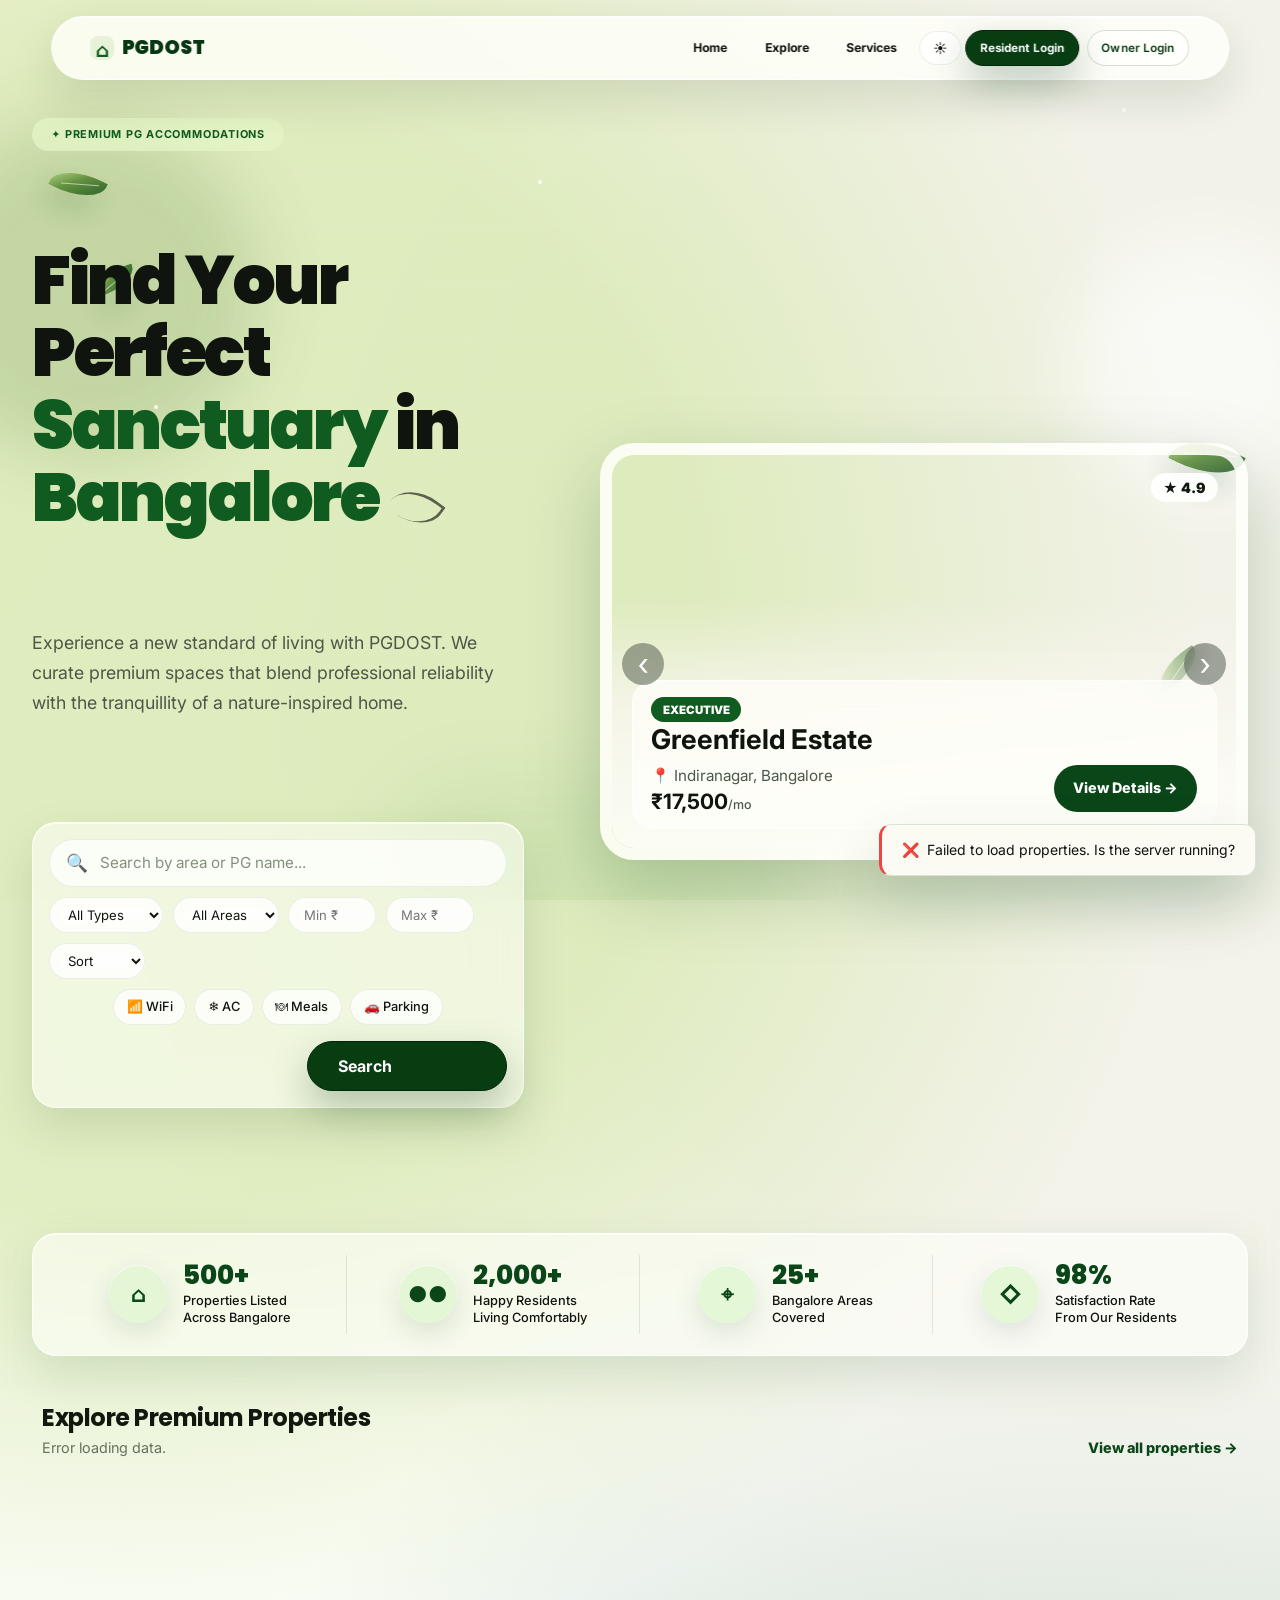
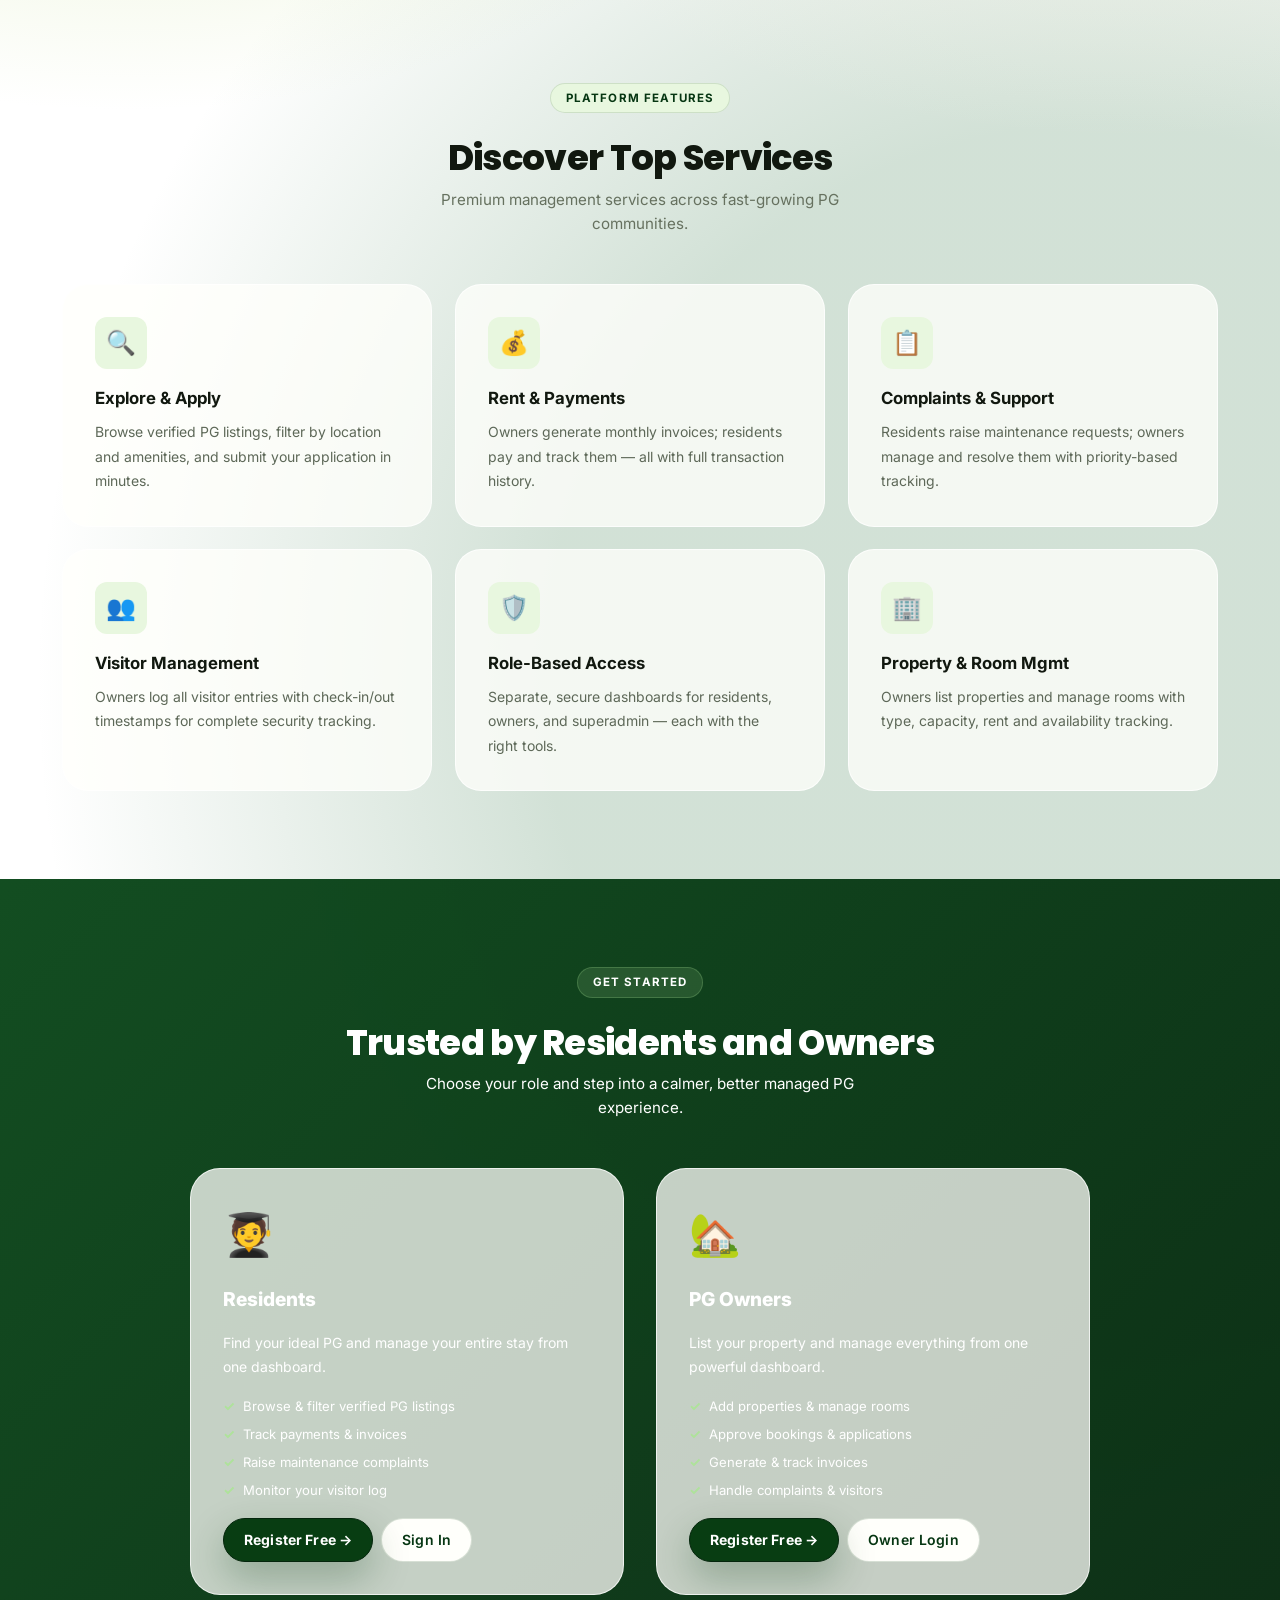
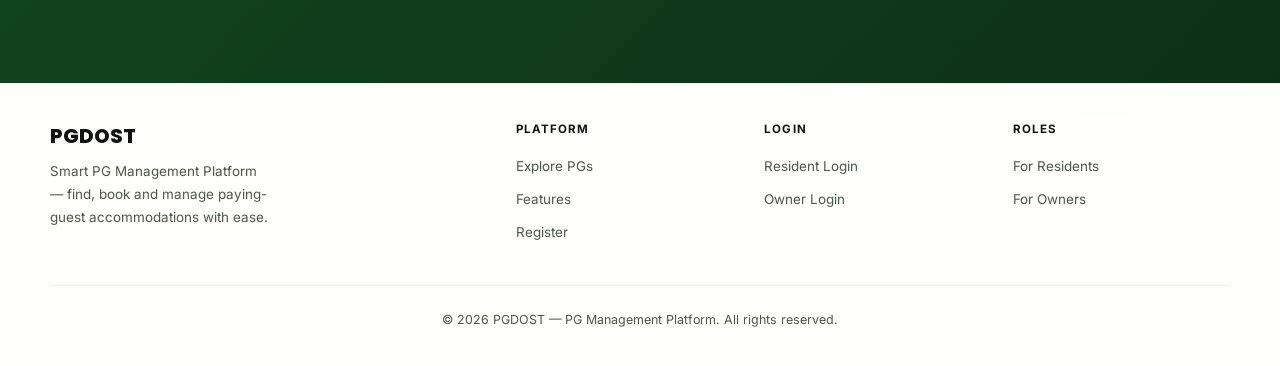
==== commit 4c341bce: "Update frontend pages and styles" ====
--- a/frontend/pages/index.html
+++ b/frontend/pages/index.html
@@ -8,6 +8,12 @@
   <link rel="stylesheet" href="../css/style.css" />
   <link rel="preconnect" href="https://fonts.googleapis.com" />
   <link href="https://fonts.googleapis.com/css2?family=Poppins:wght@400;500;600;700;800;900&display=swap" rel="stylesheet" />
+  <script>
+    (function () {
+      const savedTheme = localStorage.getItem('pgdost-theme') || 'light';
+      document.documentElement.classList.add(savedTheme === 'dark' ? 'dark-mode' : 'light-mode');
+    })();
+  </script>
   <style>
     :root { --font-head: 'Poppins', 'Plus Jakarta Sans', system-ui, sans-serif; }
 
@@ -218,7 +224,27 @@
     }
   </style>
 </head>
-<body class="bg-gradient-mesh">
+<body class="bg-gradient-mesh light-mode">
+  <script>
+    (function () {
+      const savedTheme = localStorage.getItem('pgdost-theme') || 'light';
+      document.body.classList.remove('light-mode', 'dark-mode');
+      document.body.classList.add(savedTheme === 'dark' ? 'dark-mode' : 'light-mode');
+    })();
+  </script>
+
+  <div class="theme-atmosphere" aria-hidden="true">
+    <span class="ambient-glow ambient-glow-1"></span>
+    <span class="ambient-glow ambient-glow-2"></span>
+    <span class="ambient-glow ambient-glow-3"></span>
+    <span class="floating-leaf leaf-1"></span>
+    <span class="floating-leaf leaf-2"></span>
+    <span class="floating-leaf leaf-3"></span>
+    <span class="floating-leaf leaf-4"></span>
+    <span class="ambient-particle particle-1"></span>
+    <span class="ambient-particle particle-2"></span>
+    <span class="ambient-particle particle-3"></span>
+  </div>
 
   <!-- Mobile Nav Overlay + Panel -->
   <div class="mobile-nav-overlay" id="mobile-overlay" onclick="closeMobileNav()"></div>
@@ -234,13 +260,17 @@
 
   <!-- Fixed Floating Navbar -->
   <nav class="landing-nav" id="main-nav">
-    <a href="index.html" class="nav-logo">PGDOST</a>
+    <a href="index.html" class="nav-logo"><span class="nav-logo-mark">⌂</span> PGDOST</a>
     <div class="nav-links">
       <div class="hidden-mobile">
         <a href="index.html" class="nav-text-link">Home</a>
         <a href="#explore-section" class="nav-text-link">Explore</a>
         <a href="#features-section" class="nav-text-link">Services</a>
       </div>
+      <button id="theme-toggle" class="theme-toggle" type="button" aria-label="Switch to dark mode" aria-pressed="false">
+        <span class="theme-toggle-sun">☀</span>
+        <span class="theme-toggle-moon">☾</span>
+      </button>
       <div id="nav-auth-area" style="display:flex;gap:var(--space-sm);align-items:center;"></div>
       <button class="nav-hamburger" id="hamburger" onclick="toggleMobileNav()" aria-label="Menu">
         <span></span><span></span><span></span>
@@ -255,8 +285,8 @@
       <div class="deco-orb deco-orb-2"></div>
       <div class="deco-orb deco-orb-3"></div>
     </div>
-    <div class="hero-badge">Premium PG Discovery</div>
-    <h1 class="hero-logo">Find Your Perfect Sanctuary in the City.</h1>
+    <div class="hero-badge">✦ Premium PG Accommodations</div>
+    <h1 class="hero-logo">Find Your Perfect <span>Sanctuary</span> in <span>Bangalore</span> <i class="hero-leaf-mark"></i></h1>
     <p class="hero-tagline">
       Experience a new standard of living with PGDOST. We curate premium spaces that blend professional reliability with the tranquillity of a nature-inspired home.
     </p>
@@ -265,7 +295,7 @@
     <div class="search-container animate-fade-up" style="animation-delay:.45s">
       <div class="search-bar-enhanced">
         <span style="font-size:1.1rem;color:var(--clr-text-faint)">🔍</span>
-        <input id="search-input" type="text" placeholder="Search by city, area or PG name…" autocomplete="off" />
+        <input id="search-input" type="text" placeholder="Search by area or PG name..." autocomplete="off" />
       </div>
       <div class="filters-row">
         <select id="filter-type" class="filter-pill">
@@ -275,12 +305,12 @@
           <option value="apartment">Apartment</option>
         </select>
         <select id="filter-city" class="filter-pill">
-          <option value="">All Cities</option>
+          <option value="">All Areas</option>
         </select>
         <input id="filter-min-price" type="number" placeholder="Min ₹" class="filter-pill" style="width:88px" />
         <input id="filter-max-price" type="number" placeholder="Max ₹" class="filter-pill" style="width:88px" />
         <select id="filter-sort" class="filter-pill">
-          <option value="">Sort by</option>
+          <option value="">Sort</option>
           <option value="price_low_high">↑ Price</option>
           <option value="price_high_low">↓ Price</option>
         </select>
@@ -298,29 +328,47 @@
     <div class="hero-visual">
       <div class="hero-slider">
         <button type="button" class="hero-slide hero-slide-1 active" data-hero-index="0" onclick="showHeroProperty('Greenfield Estate')" aria-label="View Greenfield Estate details">
+          <span class="hero-slide-score">★ 4.9</span>
           <div class="hero-rating-card">
-            <strong>4.9/5</strong>
-            <span>Greenfield Estate<br>Indiranagar</span>
+            <em>Executive</em>
+            <strong>Greenfield Estate</strong>
+            <span>📍 Indiranagar, Bangalore</span>
+            <b>₹17,500<small>/mo</small></b>
+            <span class="hero-card-cta">View Details →</span>
           </div>
         </button>
         <button type="button" class="hero-slide hero-slide-2 next" data-hero-index="1" onclick="showHeroProperty('Sage Residency')" aria-label="View Sage Residency details">
+          <span class="hero-slide-score">★ 4.8</span>
           <div class="hero-rating-card">
-            <strong>4.8/5</strong>
-            <span>Sage Residency<br>Koramangala</span>
+            <em>Luxury</em>
+            <strong>Sage Residency</strong>
+            <span>📍 Koramangala, Bangalore</span>
+            <b>₹20,000<small>/mo</small></b>
+            <span class="hero-card-cta">View Details →</span>
           </div>
         </button>
         <button type="button" class="hero-slide hero-slide-3" data-hero-index="2" onclick="showHeroProperty('Manyata Executive Stay')" aria-label="View Manyata Executive Stay details">
+          <span class="hero-slide-score">★ 4.9</span>
           <div class="hero-rating-card">
-            <strong>4.9/5</strong>
-            <span>Manyata Executive Stay<br>Nagavara</span>
+            <em>Executive</em>
+            <strong>Manyata Executive Stay</strong>
+            <span>📍 Nagavara, Bangalore</span>
+            <b>₹18,000<small>/mo</small></b>
+            <span class="hero-card-cta">View Details →</span>
           </div>
         </button>
         <button type="button" class="hero-slide hero-slide-4 prev" data-hero-index="3" onclick="showHeroProperty('Bellandur Lakeview Suites')" aria-label="View Bellandur Lakeview Suites details">
+          <span class="hero-slide-score">★ 4.8</span>
           <div class="hero-rating-card">
-            <strong>4.8/5</strong>
-            <span>Bellandur Lakeview Suites<br>Outer Ring Road</span>
+            <em>New</em>
+            <strong>Bellandur Lakeview Suites</strong>
+            <span>📍 Outer Ring Road, Bangalore</span>
+            <b>₹21,000<small>/mo</small></b>
+            <span class="hero-card-cta">View Details →</span>
           </div>
         </button>
+        <button type="button" class="hero-arrow hero-arrow-prev" onclick="event.stopPropagation(); moveHeroSlide(-1)" aria-label="Previous showcase">‹</button>
+        <button type="button" class="hero-arrow hero-arrow-next" onclick="event.stopPropagation(); moveHeroSlide(1)" aria-label="Next showcase">›</button>
         <div class="hero-slide-dots">
           <span class="active"></span><span></span><span></span><span></span>
         </div>
@@ -331,10 +379,10 @@
   <!-- Stats Strip -->
   <div class="stats-strip">
     <div class="stats-inner">
-      <div><div class="stat-item-num">500+</div><div class="stat-item-label">Properties Listed</div></div>
-      <div><div class="stat-item-num">2,000+</div><div class="stat-item-label">Happy Residents</div></div>
-      <div><div class="stat-item-num">50+</div><div class="stat-item-label">Cities Covered</div></div>
-      <div><div class="stat-item-num">98%</div><div class="stat-item-label">Satisfaction Rate</div></div>
+      <div class="stat-item"><span class="stat-icon">⌂</span><div><div class="stat-item-num">500+</div><div class="stat-item-label">Properties Listed<br>Across Bangalore</div></div></div>
+      <div class="stat-item"><span class="stat-icon">●●</span><div><div class="stat-item-num">2,000+</div><div class="stat-item-label">Happy Residents<br>Living Comfortably</div></div></div>
+      <div class="stat-item"><span class="stat-icon">⌖</span><div><div class="stat-item-num">25+</div><div class="stat-item-label">Bangalore Areas<br>Covered</div></div></div>
+      <div class="stat-item"><span class="stat-icon">◇</span><div><div class="stat-item-num">98%</div><div class="stat-item-label">Satisfaction Rate<br>From Our Residents</div></div></div>
     </div>
   </div>
 
@@ -343,9 +391,10 @@
   <section id="explore-section" class="container py-xl" style="padding-top:var(--space-2xl)">
     <div id="properties-header" class="section-header reveal">
       <div>
-        <h2 class="section-title">Featured Properties</h2>
+        <h2 class="section-title">Explore Premium Properties</h2>
         <p id="result-count" class="section-subtitle text-muted">Loading…</p>
       </div>
+      <a href="#explore-section" class="view-all-link">View all properties →</a>
     </div>
     <div id="properties-grid" class="properties-grid">
       <div class="skeleton-card"></div>
@@ -626,6 +675,21 @@
         .filter(([key]) => prop[key])
         .map(([, label]) => `<span class="amenity-chip">${label}</span>`)
         .join('');
+    }
+
+    function getPropertyBadge(prop, index = 0) {
+      const labels = ['Popular', 'New', 'Luxury'];
+      if (prop.avg_rating && Number(prop.avg_rating) >= 4.8) return 'Luxury';
+      return labels[index % labels.length];
+    }
+
+    function toggleFavorite(event, id) {
+      event.stopPropagation();
+      const btn = event.currentTarget;
+      const active = btn.getAttribute('aria-pressed') === 'true';
+      btn.setAttribute('aria-pressed', String(!active));
+      btn.classList.toggle('active', !active);
+      Toast.info(!active ? 'Added to favourites.' : 'Removed from favourites.');
     }
 
     const realisticPropertyImages = {
@@ -723,30 +787,36 @@
         </div>`;
     }
 
-    function renderCard(prop) {
+    function renderCard(prop, index = 0) {
       const minRent = prop.min_rent ? formatCurrency(prop.min_rent) : 'On request';
       const imgSrc = getPropertyImages(prop)[0];
+      const premiumBadge = getPropertyBadge(prop, index);
+      const rating = prop.avg_rating ? Number(prop.avg_rating).toFixed(1) : '4.9';
       
       return `
         <div class="property-card" onclick="showDetail(${prop.id})">
           <div class="property-card-image" style="background-image: url('${imgSrc}'); background-size: cover; background-position: center;">
-            <div style="position: absolute; top: 12px; left: 12px; display: flex; gap: 8px;">
-              <span class="badge" style="background: #22c55e; color: #fff; box-shadow: 0 2px 4px rgba(0,0,0,0.2);">\u2713 Verified</span>
-              <span class="badge" style="background: #eab308; color: #fff; box-shadow: 0 2px 4px rgba(0,0,0,0.2);">\u2b50 Featured</span>
+            <div class="property-card-badges">
+              <span class="premium-badge premium-badge-verified">✓ Verified</span>
+              <span class="premium-badge premium-badge-accent">${premiumBadge}</span>
             </div>
-            <span class="badge" style="position: absolute; bottom: 12px; left: 12px; background: rgba(255,255,255,0.9); color: #6b21a8; padding: 4px 12px;">
-              \u26a5 Co-ed
-            </span>
+            <button type="button" class="favorite-btn" onclick="toggleFavorite(event, ${prop.id})" aria-label="Save ${prop.name}" aria-pressed="false">♡</button>
           </div>
           <div class="property-card-body">
-            <h3 class="property-card-title">${prop.name}</h3>
-            <p class="property-card-location" style="margin-bottom: 0.5rem;">\ud83d\udccd ${prop.city}, ${prop.state}</p>
+            <div class="property-card-heading">
+              <div>
+                <h3 class="property-card-title">${prop.name}</h3>
+                <p class="property-card-location">📍 ${prop.city}, ${prop.state}</p>
+              </div>
+              <span class="property-rating">★ ${rating}</span>
+            </div>
             
             <div class="flex items-center justify-between mt-md mb-md">
               <div class="property-card-rent text-success" style="font-size: 1.5rem; font-weight: 800;">${minRent}<span style="font-size: 0.85rem; color: var(--clr-text-muted); margin-left: 4px;">/month</span></div>
               <div style="display:flex; flex-direction:column; align-items:flex-end;">
                 <span class="badge" style="background: rgba(0,0,0,0.05); border: 1px solid rgba(0,0,0,0.1); color: var(--clr-text-muted); font-weight: normal; margin-bottom: 4px;">${prop.property_type_display}</span>
                 ${prop.avg_rating ? `<span style="font-size:0.85rem; color: #eab308; font-weight:600;">⭐ ${prop.avg_rating}/5</span>` : ''}
+                <span class="property-card-link">View Details →</span>
               </div>
             </div>
             
@@ -861,6 +931,18 @@
       dots.forEach((dot, index) => {
         dot.classList.toggle('active', index === activeHeroIndex);
       });
+    }
+
+    function moveHeroSlide(direction) {
+      const slides = document.querySelectorAll('.hero-slide');
+      if (!slides.length) return;
+      activeHeroIndex = (activeHeroIndex + direction + slides.length) % slides.length;
+      updateHeroSlides();
+      clearInterval(heroTimer);
+      heroTimer = setInterval(() => {
+        activeHeroIndex = (activeHeroIndex + 1) % document.querySelectorAll('.hero-slide').length;
+        updateHeroSlides();
+      }, 4500);
     }
 
     function initHeroShowcase() {
@@ -1044,13 +1126,11 @@
       panel.classList.toggle('open');
       overlay.classList.toggle('open');
       btn.classList.toggle('open');
-      document.body.style.overflow = panel.classList.contains('open') ? 'hidden' : '';
     }
     function closeMobileNav() {
       document.getElementById('mobile-panel').classList.remove('open');
       document.getElementById('mobile-overlay').classList.remove('open');
       document.getElementById('hamburger').classList.remove('open');
-      document.body.style.overflow = '';
     }
 
     // ── Scroll shadow on nav ──
@@ -1065,7 +1145,36 @@
       });
     });
 
+    function applyTheme(theme) {
+      if (window.Theme) {
+        window.Theme.set(theme);
+        return;
+      }
+      const isDark = theme === 'dark';
+      document.documentElement.classList.toggle('dark-mode', isDark);
+      document.documentElement.classList.toggle('light-mode', !isDark);
+      document.body.classList.toggle('dark-mode', isDark);
+      document.body.classList.toggle('light-mode', !isDark);
+      localStorage.setItem('pgdost-theme', isDark ? 'dark' : 'light');
+      const toggle = document.getElementById('theme-toggle');
+      if (toggle) {
+        toggle.setAttribute('aria-pressed', String(isDark));
+        toggle.setAttribute('aria-label', isDark ? 'Switch to light mode' : 'Switch to dark mode');
+      }
+    }
+
+    if (!window.Theme) {
+      document.getElementById('theme-toggle')?.addEventListener('click', () => {
+        applyTheme(document.body.classList.contains('dark-mode') ? 'light' : 'dark');
+      });
+    }
+
     // Init
+    if (window.Theme) {
+      window.Theme.init();
+    } else {
+      applyTheme(localStorage.getItem('pgdost-theme') || 'light');
+    }
     updateNav();
     initHeroShowcase();
     loadProperties();
--- a/frontend/css/style.css
+++ b/frontend/css/style.css
@@ -1670,3 +1670,1014 @@
     grid-template-columns: 1fr !important;
   }
 }
+
+/* ============================================================
+   Reference Image Dual Theme Polish
+   Light = cream nature glass. Dark = cinematic green neon.
+   ============================================================ */
+
+:root,
+html.light-mode,
+body.light-mode {
+  --clr-brand-50: #f4faea;
+  --clr-brand-100: #edf7df;
+  --clr-brand-200: #d4efc6;
+  --clr-brand-300: #9bd879;
+  --clr-brand-400: #72b94e;
+  --clr-brand-500: #0f5b20;
+  --clr-brand-600: #0a4618;
+  --clr-brand-700: #063612;
+  --clr-brand-800: #04270d;
+  --clr-brand-900: #021b08;
+  --clr-bg: #f5f3e8;
+  --clr-bg-2: #fbfbf3;
+  --clr-bg-3: #edf4e4;
+  --clr-surface: rgba(255, 255, 251, 0.9);
+  --clr-border: rgba(9, 70, 24, 0.13);
+  --clr-text: #10140e;
+  --clr-text-muted: #4c5848;
+  --clr-text-faint: #84907d;
+  --glass-bg: rgba(255, 255, 251, 0.58);
+  --glass-bg-strong: rgba(255, 255, 251, 0.82);
+  --glass-border: rgba(255, 255, 255, 0.72);
+  --theme-page-bg:
+    radial-gradient(circle at 10% 18%, rgba(216, 233, 177, 0.78) 0 18%, transparent 34%),
+    radial-gradient(circle at 88% 18%, rgba(242, 242, 232, 0.96) 0 20%, transparent 35%),
+    radial-gradient(circle at 86% 64%, rgba(130, 172, 142, 0.36) 0 22%, transparent 42%),
+    linear-gradient(135deg, #fbf7ea 0%, #f8f8f0 38%, #e9f2e4 100%);
+  --theme-card-bg: rgba(255, 255, 251, 0.76);
+  --theme-card-solid: #fffffb;
+  --theme-hero-text: #10140e;
+  --theme-glow: rgba(116, 170, 83, 0.26);
+  --theme-neon: #83dc58;
+  --shadow-brand: 0 16px 38px rgba(7, 56, 18, 0.28);
+  --shadow-glow: 0 0 52px rgba(129, 185, 92, 0.28);
+}
+
+html.dark-mode,
+body.dark-mode {
+  --clr-brand-50: #efffe6;
+  --clr-brand-100: #d8ffc2;
+  --clr-brand-200: #b8f58b;
+  --clr-brand-300: #95e35f;
+  --clr-brand-400: #7dd650;
+  --clr-brand-500: #69c63f;
+  --clr-brand-600: #54a932;
+  --clr-brand-700: #2f761e;
+  --clr-brand-800: #133e16;
+  --clr-brand-900: #06140c;
+  --clr-bg: #020906;
+  --clr-bg-2: #07140e;
+  --clr-bg-3: #0c1f15;
+  --clr-surface: rgba(12, 25, 18, 0.78);
+  --clr-border: rgba(137, 227, 93, 0.22);
+  --clr-text: #f8fff5;
+  --clr-text-muted: rgba(248, 255, 245, 0.74);
+  --clr-text-faint: rgba(248, 255, 245, 0.52);
+  --glass-bg: rgba(7, 20, 14, 0.58);
+  --glass-bg-strong: rgba(9, 22, 16, 0.72);
+  --glass-border: rgba(137, 227, 93, 0.23);
+  --theme-page-bg:
+    radial-gradient(circle at 20% 2%, rgba(139, 176, 81, 0.28) 0 18%, transparent 36%),
+    radial-gradient(circle at 76% 20%, rgba(3, 68, 43, 0.42) 0 20%, transparent 38%),
+    radial-gradient(circle at 50% 62%, rgba(30, 88, 38, 0.22) 0 20%, transparent 43%),
+    linear-gradient(135deg, #06100b 0%, #020806 42%, #001114 100%);
+  --theme-card-bg: rgba(13, 27, 20, 0.66);
+  --theme-card-solid: rgba(14, 27, 20, 0.88);
+  --theme-hero-text: #f8fff5;
+  --theme-glow: rgba(124, 214, 80, 0.36);
+  --theme-neon: #8fea5b;
+  --shadow-brand: 0 0 28px rgba(124, 214, 80, 0.38);
+  --shadow-glow: 0 0 58px rgba(124, 214, 80, 0.30);
+}
+
+html,
+body,
+.bg-gradient-mesh {
+  min-height: 100%;
+  transition: background-color 420ms var(--ease), color 420ms var(--ease);
+}
+
+body {
+  position: relative;
+}
+
+body.light-mode,
+body.light-mode.bg-gradient-mesh,
+body.dark-mode,
+body.dark-mode.bg-gradient-mesh {
+  background: var(--theme-page-bg) fixed !important;
+  color: var(--clr-text) !important;
+}
+
+body::before {
+  content: "";
+  position: fixed;
+  inset: 0;
+  pointer-events: none;
+  z-index: 0;
+  background-image:
+    linear-gradient(rgba(255, 255, 255, 0.23) 1px, transparent 1px),
+    linear-gradient(90deg, rgba(255, 255, 255, 0.16) 1px, transparent 1px);
+  background-size: 56px 56px;
+  mask-image: radial-gradient(circle at 50% 18%, black 0 18%, transparent 56%);
+  opacity: 0.25;
+}
+
+body.dark-mode::before {
+  background-image:
+    radial-gradient(circle, rgba(143, 234, 91, 0.22) 1px, transparent 1.5px),
+    linear-gradient(rgba(143, 234, 91, 0.08) 1px, transparent 1px);
+  background-size: 58px 58px, 72px 72px;
+  opacity: 0.34;
+}
+
+.theme-atmosphere {
+  position: fixed;
+  inset: 0;
+  z-index: 0;
+  pointer-events: none;
+  overflow: clip;
+}
+
+.ambient-glow {
+  position: absolute;
+  border-radius: 999px;
+  filter: blur(34px);
+  opacity: 0.78;
+  transform: translateZ(0);
+  animation: ambientFloat 13s ease-in-out infinite;
+}
+
+.ambient-glow-1 { width: 340px; height: 340px; left: -80px; top: 120px; background: rgba(104, 143, 74, 0.30); }
+.ambient-glow-2 { width: 270px; height: 270px; right: -60px; top: 230px; background: rgba(255, 255, 255, 0.72); animation-delay: -4s; }
+.ambient-glow-3 { width: 420px; height: 180px; left: 30%; bottom: -60px; background: rgba(151, 195, 126, 0.22); animation-delay: -8s; }
+
+body.dark-mode .ambient-glow-1 { background: rgba(130, 222, 77, 0.23); }
+body.dark-mode .ambient-glow-2 { background: rgba(0, 82, 58, 0.48); }
+body.dark-mode .ambient-glow-3 { background: rgba(116, 214, 76, 0.16); }
+
+.floating-leaf {
+  position: absolute;
+  width: 54px;
+  height: 26px;
+  border-radius: 90% 0 90% 0;
+  background:
+    linear-gradient(135deg, rgba(255, 255, 255, 0.46), transparent 45%),
+    linear-gradient(135deg, #91bf41, #245d1c 72%);
+  box-shadow: 0 16px 28px rgba(21, 74, 24, 0.22);
+  opacity: 0.82;
+  transform: rotate(26deg);
+  animation: leafDrift 9s ease-in-out infinite;
+}
+
+.floating-leaf::after {
+  content: "";
+  position: absolute;
+  left: 10px;
+  right: 6px;
+  top: 12px;
+  height: 1px;
+  background: rgba(255, 255, 255, 0.6);
+  transform: rotate(-22deg);
+}
+
+.leaf-1 { left: 4vw; top: 19vh; }
+.leaf-2 { left: 7vw; top: 30vh; width: 46px; height: 22px; animation-delay: -2.5s; transform: rotate(-18deg); }
+.leaf-3 { right: 3vw; top: 49vh; width: 70px; height: 34px; animation-delay: -5s; }
+.leaf-4 { right: 6vw; top: 73vh; width: 50px; height: 24px; animation-delay: -7s; transform: rotate(-34deg); }
+
+body.dark-mode .floating-leaf {
+  filter: drop-shadow(0 0 14px rgba(143, 234, 91, 0.32));
+  opacity: 0.72;
+}
+
+.ambient-particle {
+  position: absolute;
+  width: 4px;
+  height: 4px;
+  border-radius: 50%;
+  background: rgba(255, 255, 255, 0.86);
+  box-shadow: 0 0 18px rgba(255, 255, 255, 0.85);
+  animation: particleRise 7s ease-in-out infinite;
+}
+
+.particle-1 { left: 12vw; top: 45vh; }
+.particle-2 { left: 42vw; top: 20vh; animation-delay: -2s; }
+.particle-3 { right: 12vw; top: 12vh; animation-delay: -4s; }
+body.dark-mode .ambient-particle { background: var(--theme-neon); box-shadow: 0 0 18px var(--theme-neon); }
+
+@keyframes ambientFloat {
+  0%, 100% { transform: translate3d(0, 0, 0) scale(1); }
+  50% { transform: translate3d(16px, -22px, 0) scale(1.04); }
+}
+
+@keyframes leafDrift {
+  0%, 100% { translate: 0 0; }
+  50% { translate: 10px -18px; }
+}
+
+@keyframes particleRise {
+  0%, 100% { opacity: 0.2; transform: translateY(20px) scale(0.8); }
+  50% { opacity: 0.9; transform: translateY(-16px) scale(1); }
+}
+
+.landing-nav {
+  z-index: 100 !important;
+  top: 16px !important;
+  width: calc(100% - clamp(1rem, 8vw, 8rem)) !important;
+  max-width: 1460px !important;
+  border-radius: 999px !important;
+  border: 1px solid var(--glass-border) !important;
+  background: var(--glass-bg-strong) !important;
+  box-shadow: 0 18px 46px rgba(28, 40, 25, 0.12), inset 0 1px 0 rgba(255,255,255,0.72) !important;
+  padding: 0.75rem clamp(1rem, 3vw, 2.75rem) !important;
+}
+
+body.dark-mode .landing-nav {
+  background: rgba(3, 13, 9, 0.50) !important;
+  box-shadow: 0 0 0 1px rgba(143, 234, 91, 0.16), 0 0 44px rgba(105, 198, 63, 0.18) !important;
+}
+
+.landing-nav.scrolled {
+  backdrop-filter: blur(28px) saturate(1.2) !important;
+  -webkit-backdrop-filter: blur(28px) saturate(1.2) !important;
+}
+
+.nav-logo {
+  display: inline-flex;
+  align-items: center;
+  gap: 0.45rem;
+  font-size: 1.2rem !important;
+  font-weight: 900 !important;
+  color: var(--clr-brand-700) !important;
+}
+
+body.dark-mode .nav-logo { color: #ffffff !important; }
+
+.nav-logo-mark {
+  display: inline-grid;
+  place-items: center;
+  width: 24px;
+  height: 24px;
+  border-radius: 8px;
+  color: var(--clr-brand-500);
+  background: rgba(113, 185, 78, 0.14);
+}
+
+.nav-text-link {
+  color: var(--clr-text) !important;
+  font-weight: 700 !important;
+  padding: 0.58rem 1.1rem !important;
+}
+
+.nav-text-link:hover {
+  color: var(--clr-brand-500) !important;
+  background: rgba(112, 185, 78, 0.09) !important;
+}
+
+.theme-toggle {
+  position: relative;
+  width: 42px;
+  height: 34px;
+  border-radius: 999px;
+  display: inline-grid;
+  place-items: center;
+  background: rgba(255,255,255,0.74);
+  border: 1px solid rgba(8, 61, 18, 0.08);
+  color: #11180f;
+  box-shadow: inset 0 1px 0 rgba(255,255,255,0.7);
+  transition: transform 220ms var(--ease), background 320ms var(--ease), color 320ms var(--ease), box-shadow 320ms var(--ease);
+}
+
+.theme-toggle:hover { transform: translateY(-2px); }
+.theme-toggle-sun,
+.theme-toggle-moon { position: absolute; transition: opacity 260ms var(--ease), transform 260ms var(--ease); }
+.theme-toggle-moon { opacity: 0; transform: rotate(-40deg) scale(0.65); }
+
+.global-theme-toggle {
+  position: fixed;
+  right: 18px;
+  bottom: 18px;
+  z-index: 240;
+  width: 44px;
+  height: 44px;
+  border-radius: 999px;
+  border: 1px solid rgba(8, 61, 18, 0.12);
+  background: rgba(255,255,255,0.86);
+  color: #11180f;
+  display: inline-grid;
+  place-items: center;
+  box-shadow: 0 10px 30px rgba(8, 61, 18, 0.18);
+  backdrop-filter: blur(14px);
+  transition: transform 220ms var(--ease), background 320ms var(--ease), color 320ms var(--ease), box-shadow 320ms var(--ease);
+}
+
+.global-theme-toggle:hover {
+  transform: translateY(-2px);
+}
+
+.global-theme-toggle .theme-toggle-sun,
+.global-theme-toggle .theme-toggle-moon {
+  font-size: 0.95rem;
+}
+
+body.dark-mode .theme-toggle {
+  background: rgba(255,255,255,0.08);
+  color: #ffffff;
+  border-color: rgba(143, 234, 91, 0.22);
+  box-shadow: 0 0 24px rgba(143, 234, 91, 0.16);
+}
+
+body.dark-mode .theme-toggle-sun { opacity: 0; transform: rotate(45deg) scale(0.65); }
+body.dark-mode .theme-toggle-moon { opacity: 1; transform: rotate(0) scale(1); }
+
+body.dark-mode .global-theme-toggle {
+  background: rgba(5, 16, 11, 0.86);
+  color: #dfffd2;
+  border-color: rgba(143, 234, 91, 0.26);
+  box-shadow: 0 0 24px rgba(143, 234, 91, 0.20);
+}
+
+.hero {
+  max-width: 1320px !important;
+  min-height: 720px !important;
+  grid-template-columns: minmax(310px, 0.82fr) minmax(470px, 1.08fr) !important;
+  gap: clamp(2.5rem, 6vw, 6.5rem) !important;
+  padding: 7.4rem clamp(1rem, 3vw, 2rem) 1.8rem !important;
+}
+
+.hero-badge {
+  background: rgba(230, 246, 199, 0.74) !important;
+  border: 0 !important;
+  color: var(--clr-brand-500) !important;
+  box-shadow: none !important;
+}
+
+body.dark-mode .hero-badge {
+  background: rgba(143, 234, 91, 0.13) !important;
+  color: #bfff98 !important;
+}
+
+.hero-logo {
+  color: var(--theme-hero-text) !important;
+  max-width: 610px !important;
+  font-size: clamp(3.2rem, 5.3vw, 5rem) !important;
+  line-height: 1.07 !important;
+}
+
+.hero-logo span {
+  color: var(--clr-brand-500);
+  -webkit-text-fill-color: currentColor;
+}
+
+body.dark-mode .hero-logo span { color: var(--theme-neon); }
+
+.hero-leaf-mark {
+  display: inline-block;
+  width: 0.72em;
+  height: 0.52em;
+  margin-left: 0.08em;
+  border: 3px solid currentColor;
+  border-left: 0;
+  border-bottom: 0;
+  border-radius: 80% 0 80% 0;
+  transform: rotate(36deg) translateY(0.07em);
+  opacity: 0.64;
+}
+
+.hero-tagline {
+  color: var(--clr-text-muted) !important;
+  font-size: clamp(1rem, 1.45vw, 1.11rem) !important;
+  line-height: 1.7 !important;
+}
+
+.search-container {
+  padding: 0.98rem !important;
+  border-radius: 24px !important;
+  background: rgba(255, 255, 251, 0.55) !important;
+  border: 1px solid rgba(255,255,255,0.7) !important;
+  box-shadow: 0 20px 46px rgba(33, 65, 26, 0.13), inset 0 1px 0 rgba(255,255,255,0.72) !important;
+  backdrop-filter: blur(22px) saturate(1.1) !important;
+}
+
+body.dark-mode .search-container {
+  background: rgba(10, 27, 19, 0.54) !important;
+  border-color: rgba(143, 234, 91, 0.22) !important;
+  box-shadow: 0 0 0 1px rgba(143, 234, 91, 0.06), 0 0 42px rgba(105, 198, 63, 0.14) !important;
+}
+
+.search-bar-enhanced,
+.filter-pill,
+.amenity-toggle,
+.form-input,
+.form-select,
+.form-textarea {
+  background: rgba(255,255,255,0.74) !important;
+  border: 1px solid rgba(8, 61, 18, 0.08) !important;
+  color: var(--clr-text) !important;
+}
+
+body.dark-mode .search-bar-enhanced,
+body.dark-mode .filter-pill,
+body.dark-mode .amenity-toggle,
+body.dark-mode .form-input,
+body.dark-mode .form-select,
+body.dark-mode .form-textarea {
+  background: rgba(255,255,255,0.07) !important;
+  border-color: rgba(143, 234, 91, 0.16) !important;
+  color: var(--clr-text) !important;
+}
+
+.search-bar-enhanced:focus-within,
+.filter-pill:focus,
+.form-input:focus,
+.form-select:focus,
+.form-textarea:focus {
+  border-color: rgba(105, 198, 63, 0.48) !important;
+  box-shadow: 0 0 0 4px rgba(105, 198, 63, 0.16), 0 0 28px rgba(105, 198, 63, 0.13) !important;
+}
+
+.hero-visual { min-height: 460px !important; }
+
+.hero-slider {
+  width: min(100%, 660px) !important;
+  aspect-ratio: 1.55 !important;
+  border-radius: 34px !important;
+}
+
+.hero-slide {
+  inset: 0 !important;
+  border-radius: 34px !important;
+  border: 12px solid rgba(255, 255, 251, 0.88) !important;
+  box-shadow: 0 28px 74px rgba(8, 61, 18, 0.22) !important;
+  filter: none !important;
+}
+
+body.dark-mode .hero-slide {
+  border: 2px solid rgba(143, 234, 91, 0.48) !important;
+  box-shadow: 0 0 0 8px rgba(143, 234, 91, 0.07), 0 0 58px rgba(124, 214, 80, 0.28) !important;
+}
+
+.hero-slide.prev,
+.hero-slide.next {
+  opacity: 0;
+  pointer-events: none;
+}
+
+.hero-slide.active {
+  opacity: 1 !important;
+  transform: translate3d(0, 0, 0) scale(1) !important;
+}
+
+.hero-slide::after {
+  background: linear-gradient(180deg, transparent 36%, rgba(248, 246, 238, 0.86) 64%, rgba(255,255,251,0.9) 100%) !important;
+  backdrop-filter: blur(0);
+}
+
+body.dark-mode .hero-slide::after {
+  background: linear-gradient(180deg, transparent 40%, rgba(3, 8, 5, 0.72) 66%, rgba(3, 8, 5, 0.86) 100%) !important;
+}
+
+.hero-slide-score {
+  position: absolute;
+  right: 1.15rem;
+  top: 1.15rem;
+  z-index: 3;
+  border-radius: 999px;
+  padding: 0.38rem 0.75rem;
+  background: rgba(255,255,255,0.9);
+  color: #11180f;
+  font-weight: 900;
+  font-size: 0.88rem;
+}
+
+.hero-rating-card {
+  left: 1.2rem !important;
+  right: 1.2rem !important;
+  bottom: 1.2rem !important;
+  width: auto !important;
+  min-height: 128px;
+  padding: 1rem 1.15rem !important;
+  border-radius: 22px !important;
+  background: rgba(255, 255, 251, 0.72) !important;
+  border: 1px solid rgba(255,255,255,0.62) !important;
+  backdrop-filter: blur(18px) saturate(1.2) !important;
+  box-shadow: none !important;
+  display: grid;
+  grid-template-columns: 1fr auto;
+  align-content: center;
+  gap: 0.2rem 1rem;
+  text-align: left;
+}
+
+.hero-rating-card::before { display: none !important; }
+
+body.dark-mode .hero-rating-card {
+  background: rgba(8, 13, 10, 0.70) !important;
+  border-color: rgba(143, 234, 91, 0.15) !important;
+}
+
+.hero-rating-card em {
+  width: max-content;
+  border-radius: 999px;
+  padding: 0.32rem 0.72rem;
+  background: var(--clr-brand-500);
+  color: #fff;
+  text-transform: uppercase;
+  font-style: normal;
+  font-weight: 900;
+  font-size: 0.72rem;
+}
+
+.hero-rating-card strong {
+  grid-column: 1 / -1;
+  font-size: clamp(1.35rem, 2.3vw, 1.7rem) !important;
+  line-height: 1.1;
+  color: var(--clr-text);
+}
+
+.hero-rating-card span:not(.hero-card-cta) {
+  color: var(--clr-text-muted);
+  font-size: 0.95rem;
+}
+
+.hero-rating-card b {
+  color: var(--clr-text);
+  font-size: 1.32rem;
+  line-height: 1;
+}
+
+body.dark-mode .hero-rating-card b { color: var(--theme-neon); }
+
+.hero-rating-card small {
+  color: var(--clr-text-muted);
+  font-size: 0.78rem;
+  font-weight: 500;
+}
+
+.hero-card-cta {
+  grid-row: 3 / 5;
+  grid-column: 2;
+  align-self: center;
+  border-radius: 999px;
+  padding: 0.82rem 1.2rem;
+  background: var(--clr-brand-600);
+  color: #fff !important;
+  font-weight: 800;
+  font-size: 0.9rem !important;
+}
+
+body.dark-mode .hero-card-cta {
+  background: transparent;
+  border: 1px solid rgba(143, 234, 91, 0.34);
+  box-shadow: 0 0 22px rgba(143, 234, 91, 0.12);
+}
+
+.hero-arrow {
+  position: absolute;
+  top: 48%;
+  z-index: 6;
+  width: 42px;
+  height: 42px;
+  border-radius: 50%;
+  display: grid;
+  place-items: center;
+  background: rgba(10, 20, 13, 0.36);
+  color: #fff;
+  font-size: 2rem;
+  line-height: 1;
+  backdrop-filter: blur(10px);
+  transition: transform 200ms var(--ease), background 200ms var(--ease);
+}
+
+.hero-arrow:hover { transform: translateY(-2px) scale(1.04); background: rgba(10, 20, 13, 0.56); }
+.hero-arrow-prev { left: 1.35rem; }
+.hero-arrow-next { right: 1.35rem; }
+
+.stats-strip {
+  background: transparent !important;
+  padding: 1.2rem clamp(1rem, 4vw, 2rem) 2.2rem !important;
+}
+
+.stats-inner {
+  max-width: 1260px !important;
+  grid-template-columns: repeat(4, minmax(0, 1fr)) !important;
+  gap: 0 !important;
+  text-align: left !important;
+  padding: 1.3rem 1.35rem !important;
+  border-radius: 24px !important;
+  background: rgba(255,255,251,0.58) !important;
+  border: 1px solid rgba(255,255,255,0.72) !important;
+  box-shadow: 0 18px 48px rgba(8, 61, 18, 0.12), inset 0 1px 0 rgba(255,255,255,0.7) !important;
+  backdrop-filter: blur(22px) saturate(1.1);
+}
+
+body.dark-mode .stats-inner {
+  background: rgba(16, 34, 24, 0.58) !important;
+  border-color: rgba(143, 234, 91, 0.23) !important;
+  box-shadow: 0 0 42px rgba(105, 198, 63, 0.12) !important;
+}
+
+.stat-item {
+  display: flex;
+  align-items: center;
+  justify-content: center;
+  gap: 1rem;
+  padding: 0.45rem 1rem;
+  border-right: 1px solid rgba(8, 61, 18, 0.10);
+}
+
+.stat-item:last-child { border-right: 0; }
+body.dark-mode .stat-item { border-right-color: rgba(255,255,255,0.09); }
+
+.stat-icon {
+  width: 58px;
+  height: 58px;
+  flex: 0 0 auto;
+  display: grid;
+  place-items: center;
+  border-radius: 50%;
+  background: rgba(225, 246, 210, 0.84);
+  color: var(--clr-brand-600);
+  font-size: 1.35rem;
+  font-weight: 900;
+  box-shadow: inset 0 1px 0 rgba(255,255,255,0.7), 0 10px 28px rgba(8, 61, 18, 0.12);
+}
+
+body.dark-mode .stat-icon {
+  background: rgba(143, 234, 91, 0.12);
+  color: var(--theme-neon);
+  box-shadow: 0 0 28px rgba(143, 234, 91, 0.16);
+}
+
+.stat-item-num { color: var(--clr-brand-600) !important; font-size: 1.65rem !important; }
+body.dark-mode .stat-item-num { color: #fff !important; }
+.stat-item-label { color: var(--clr-text) !important; line-height: 1.35 !important; }
+body.dark-mode .stat-item-label { color: var(--clr-text-muted) !important; }
+
+#explore-section {
+  max-width: 1260px !important;
+  padding-top: 0.8rem !important;
+}
+
+.view-all-link {
+  color: var(--clr-brand-600);
+  font-weight: 800;
+  font-size: 0.9rem;
+}
+
+body.dark-mode .view-all-link { color: var(--theme-neon); }
+
+.properties-grid {
+  grid-template-columns: repeat(3, minmax(0, 1fr)) !important;
+  gap: 1.35rem !important;
+}
+
+.property-card {
+  border-radius: 18px !important;
+  background: var(--theme-card-bg) !important;
+  border: 1px solid rgba(255,255,255,0.62) !important;
+  box-shadow: 0 16px 36px rgba(8, 61, 18, 0.10) !important;
+  backdrop-filter: blur(20px) saturate(1.08) !important;
+}
+
+body.dark-mode .property-card {
+  background: rgba(13, 26, 20, 0.72) !important;
+  border-color: rgba(143, 234, 91, 0.20) !important;
+  box-shadow: 0 0 0 1px rgba(143, 234, 91, 0.03), 0 22px 48px rgba(0,0,0,0.34) !important;
+}
+
+.property-card:hover {
+  transform: translateY(-8px) !important;
+  box-shadow: 0 24px 58px rgba(8, 61, 18, 0.16), var(--shadow-glow) !important;
+}
+
+body.dark-mode .property-card:hover {
+  border-color: rgba(143, 234, 91, 0.42) !important;
+  box-shadow: 0 0 42px rgba(143, 234, 91, 0.18), 0 28px 60px rgba(0,0,0,0.42) !important;
+}
+
+.property-card-image {
+  height: 190px !important;
+  border-radius: 18px 18px 0 0 !important;
+}
+
+.property-card-image::after {
+  background: linear-gradient(to top, rgba(2, 26, 8, 0.38), transparent 62%) !important;
+}
+
+.property-card-badges {
+  position: absolute;
+  top: 0.72rem;
+  left: 0.72rem;
+  z-index: 2;
+  display: flex;
+  flex-wrap: wrap;
+  gap: 0.45rem;
+}
+
+.premium-badge,
+.property-type-pill,
+.property-rating,
+.amenity-chip {
+  display: inline-flex;
+  align-items: center;
+  width: max-content;
+  border-radius: 999px;
+  font-weight: 800;
+}
+
+.premium-badge {
+  padding: 0.34rem 0.68rem;
+  font-size: 0.78rem;
+  background: rgba(255,255,255,0.9);
+  color: var(--clr-brand-600);
+  box-shadow: 0 8px 20px rgba(8, 61, 18, 0.10);
+}
+
+.premium-badge-accent { color: #a76700; background: #fff4d5; }
+body.dark-mode .premium-badge { background: rgba(255,255,255,0.92); color: #126320; }
+
+.favorite-btn {
+  position: absolute;
+  top: 0.72rem;
+  right: 0.72rem;
+  z-index: 3;
+  width: 40px;
+  height: 40px;
+  border-radius: 50%;
+  display: grid;
+  place-items: center;
+  background: rgba(255,255,255,0.92);
+  color: #11180f;
+  font-size: 1.35rem;
+  box-shadow: 0 8px 20px rgba(8, 61, 18, 0.12);
+  transition: transform 180ms var(--ease), color 180ms var(--ease), background 180ms var(--ease);
+}
+
+.favorite-btn:hover,
+.favorite-btn.active {
+  transform: scale(1.08);
+  color: #ef4444;
+}
+
+.property-card-body { padding: 1rem 1.05rem 1.05rem !important; }
+
+.property-card-heading {
+  display: flex;
+  justify-content: space-between;
+  align-items: flex-start;
+  gap: 0.7rem;
+}
+
+.property-card-title { color: var(--clr-text) !important; font-size: 1rem !important; }
+.property-card-location { margin: 0.2rem 0 0 !important; color: var(--clr-text-muted) !important; }
+.property-rating {
+  flex: 0 0 auto;
+  padding: 0.24rem 0.55rem;
+  background: rgba(255,255,255,0.78);
+  color: #d98b00;
+  font-size: 0.8rem;
+}
+
+body.dark-mode .property-rating { background: rgba(255,255,255,0.08); color: #ffd36c; }
+
+.property-type-pill {
+  margin-top: 0.55rem;
+  padding: 0.28rem 0.58rem;
+  background: #e9f7df;
+  color: var(--clr-brand-700);
+  font-size: 0.67rem;
+  text-transform: uppercase;
+}
+
+body.dark-mode .property-type-pill {
+  background: rgba(143, 234, 91, 0.13);
+  color: #bfff98;
+}
+
+.property-card-amenities {
+  margin-top: 0.8rem !important;
+  padding-top: 0.75rem !important;
+}
+
+.amenity-chip {
+  padding: 0.28rem 0.52rem !important;
+  background: rgba(255,255,255,0.64) !important;
+  color: var(--clr-text) !important;
+  font-size: 0.78rem !important;
+  font-weight: 700 !important;
+}
+
+body.dark-mode .amenity-chip {
+  background: rgba(255,255,255,0.08) !important;
+  color: rgba(255,255,255,0.88) !important;
+}
+
+.property-card-footer {
+  display: flex;
+  justify-content: space-between;
+  align-items: center;
+  gap: 0.75rem;
+  margin-top: 0.95rem;
+  padding-top: 0.9rem;
+  border-top: 1px solid var(--clr-border);
+}
+
+.property-card-body > .flex.items-center.justify-between {
+  margin-top: 0.95rem !important;
+  margin-bottom: 0 !important;
+  padding-top: 0.9rem !important;
+  border-top: 1px solid var(--clr-border);
+}
+
+.property-card-rent {
+  color: var(--clr-text) !important;
+  font-size: 1.05rem !important;
+  font-weight: 900 !important;
+}
+
+body.dark-mode .property-card-rent { color: #fff !important; }
+.property-card-rent span { color: var(--clr-text-muted) !important; font-size: 0.78rem !important; }
+.property-card-link { color: var(--clr-brand-600); font-weight: 900; font-size: 0.84rem; }
+body.dark-mode .property-card-link { color: var(--theme-neon); }
+
+.features,
+.roles,
+.landing-footer,
+#explore-section,
+.stats-strip,
+.hero {
+  position: relative;
+  z-index: 1;
+}
+
+.feature-card,
+.role-card,
+.card,
+.modal,
+.auth-card .card {
+  background: var(--theme-card-bg) !important;
+  border-color: var(--glass-border) !important;
+  color: var(--clr-text) !important;
+}
+
+body.dark-mode .feature-card,
+body.dark-mode .role-card,
+body.dark-mode .card,
+body.dark-mode .modal,
+body.dark-mode .auth-card .card {
+  box-shadow: 0 0 38px rgba(143, 234, 91, 0.10) !important;
+}
+
+.roles {
+  background: linear-gradient(135deg, rgba(9, 70, 24, 0.96), rgba(4, 39, 13, 0.96)) !important;
+}
+
+body.dark-mode .roles,
+body.dark-mode .landing-footer {
+  background: rgba(2, 9, 6, 0.78) !important;
+}
+
+.landing-footer {
+  background: rgba(255,255,251,0.72) !important;
+}
+
+body.dark-mode .section-title,
+body.dark-mode .features-title,
+body.dark-mode .feature-title,
+body.dark-mode .role-card-title,
+body.dark-mode .footer-heading {
+  color: #fff !important;
+}
+
+body.dark-mode .section-subtitle,
+body.dark-mode .features-subtitle,
+body.dark-mode .feature-desc,
+body.dark-mode .role-card-desc,
+body.dark-mode .role-feature-item,
+body.dark-mode .footer-desc,
+body.dark-mode .footer-link,
+body.dark-mode .footer-bottom {
+  color: var(--clr-text-muted) !important;
+}
+
+body.dark-mode .btn-primary {
+  background: linear-gradient(135deg, #72d84d, #245f1c) !important;
+  color: #061009 !important;
+  border-color: rgba(143, 234, 91, 0.44) !important;
+  box-shadow: 0 0 28px rgba(143, 234, 91, 0.26) !important;
+}
+
+body.dark-mode .btn-secondary {
+  background: rgba(255,255,255,0.07) !important;
+  color: #fff !important;
+  border-color: rgba(143, 234, 91, 0.22) !important;
+}
+
+body.dark-mode .mobile-nav-panel {
+  background: rgba(3, 13, 9, 0.95) !important;
+}
+
+@media (prefers-reduced-motion: reduce) {
+  .ambient-glow,
+  .floating-leaf,
+  .ambient-particle,
+  .hero-badge,
+  .hero-logo,
+  .hero-tagline,
+  .search-container,
+  .property-card {
+    animation: none !important;
+  }
+}
+
+@media (max-width: 1020px) {
+  .hero {
+    grid-template-columns: 1fr !important;
+    min-height: auto !important;
+    padding-top: 6.7rem !important;
+  }
+
+  .hero-visual {
+    grid-column: 1 !important;
+    grid-row: auto !important;
+  }
+
+  .properties-grid {
+    grid-template-columns: repeat(2, minmax(0, 1fr)) !important;
+  }
+
+  .stats-inner {
+    grid-template-columns: repeat(2, minmax(0, 1fr)) !important;
+  }
+
+  .stat-item:nth-child(2) { border-right: 0; }
+  .stat-item:nth-child(-n + 2) { border-bottom: 1px solid var(--clr-border); }
+}
+
+@media (max-width: 768px) {
+  .landing-nav {
+    top: 10px !important;
+    width: calc(100% - 1rem) !important;
+    border-radius: 20px !important;
+  }
+
+  .theme-toggle {
+    width: 38px;
+    height: 32px;
+  }
+
+  .hero {
+    padding-inline: 1rem !important;
+  }
+
+  .hero-slider {
+    aspect-ratio: 1.18 !important;
+  }
+
+  .hero-rating-card {
+    grid-template-columns: 1fr !important;
+    min-height: 118px;
+  }
+
+  .hero-card-cta {
+    grid-row: auto;
+    grid-column: auto;
+    justify-self: start;
+    padding: 0.64rem 0.9rem;
+  }
+
+  .properties-grid {
+    grid-template-columns: 1fr !important;
+  }
+}
+
+@media (max-width: 560px) {
+  .hero-logo {
+    font-size: clamp(2.35rem, 13vw, 3.45rem) !important;
+  }
+
+  .filters-row,
+  .amenity-row {
+    display: grid !important;
+    grid-template-columns: 1fr 1fr;
+  }
+
+  .filter-pill {
+    width: 100% !important;
+  }
+
+  .stats-inner {
+    grid-template-columns: 1fr !important;
+  }
+
+  .stat-item {
+    justify-content: flex-start;
+    border-right: 0 !important;
+    border-bottom: 1px solid var(--clr-border);
+  }
+
+  .stat-item:last-child { border-bottom: 0; }
+}
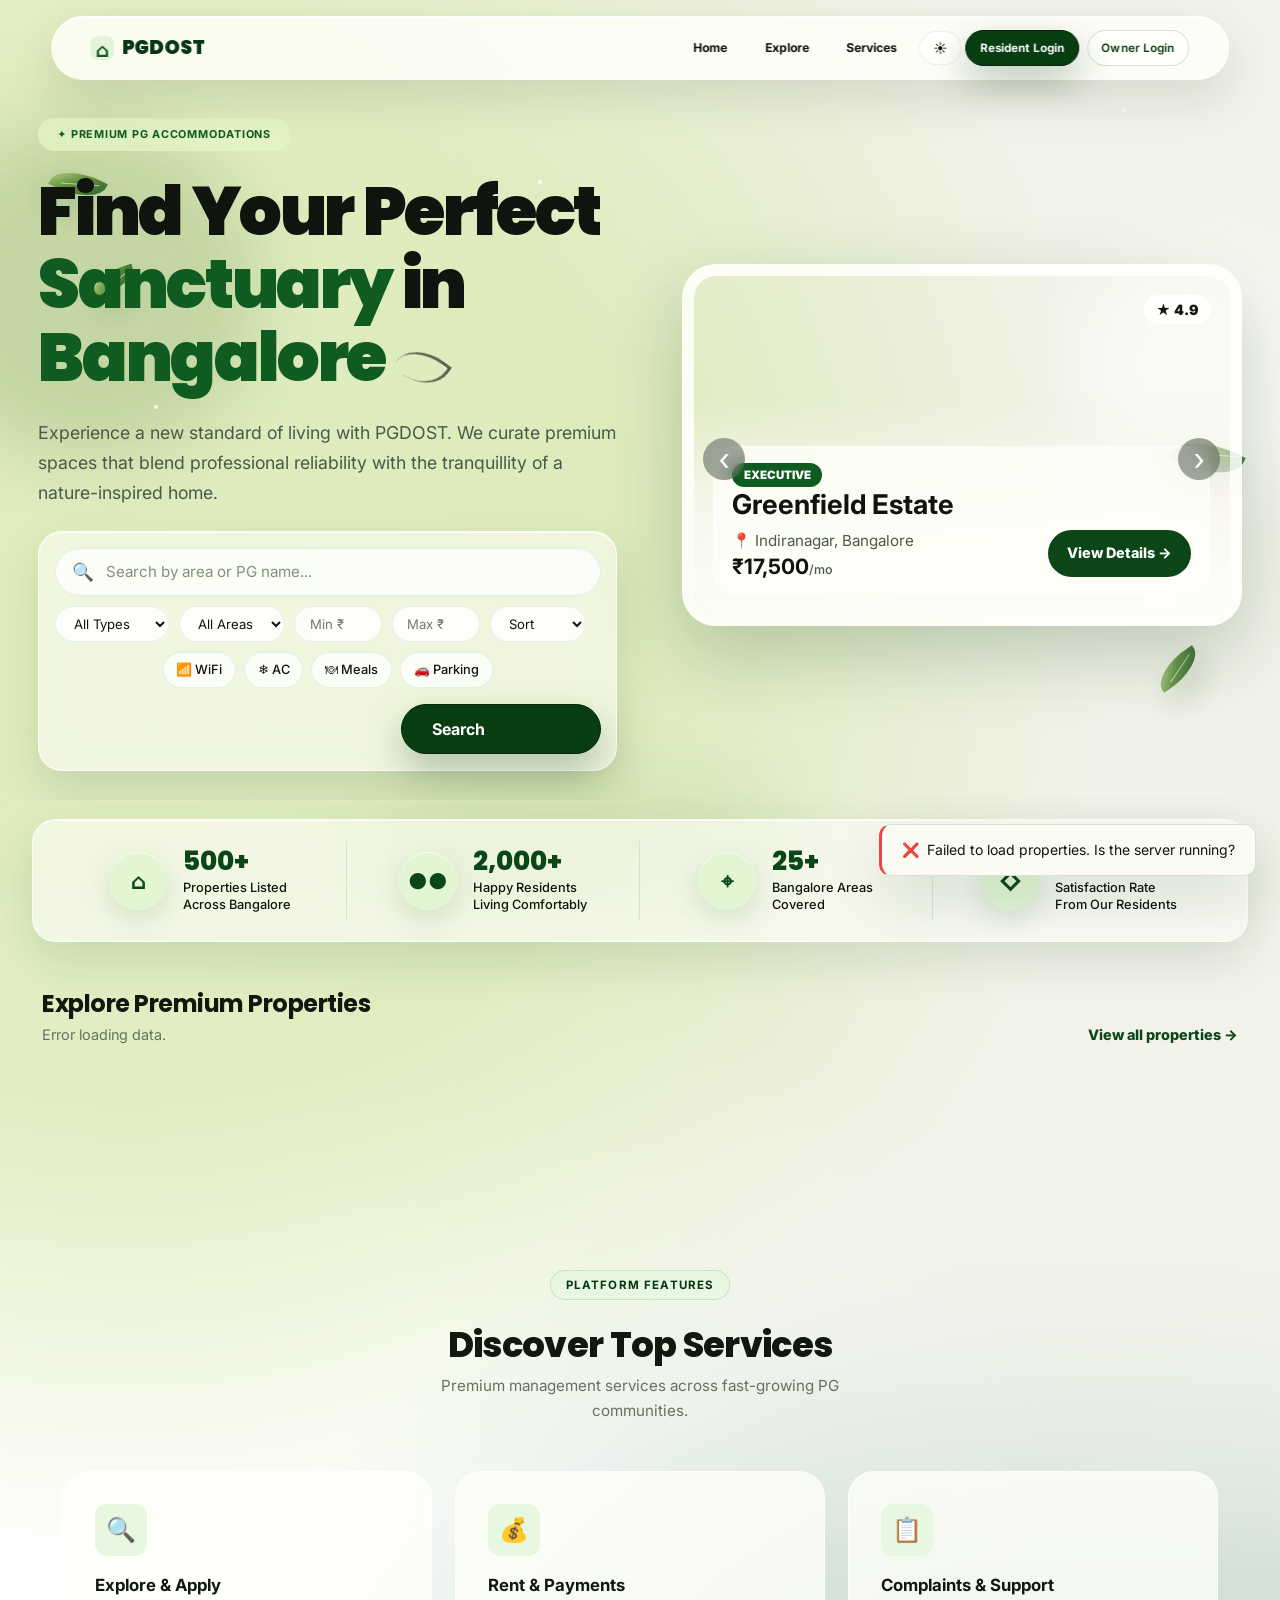
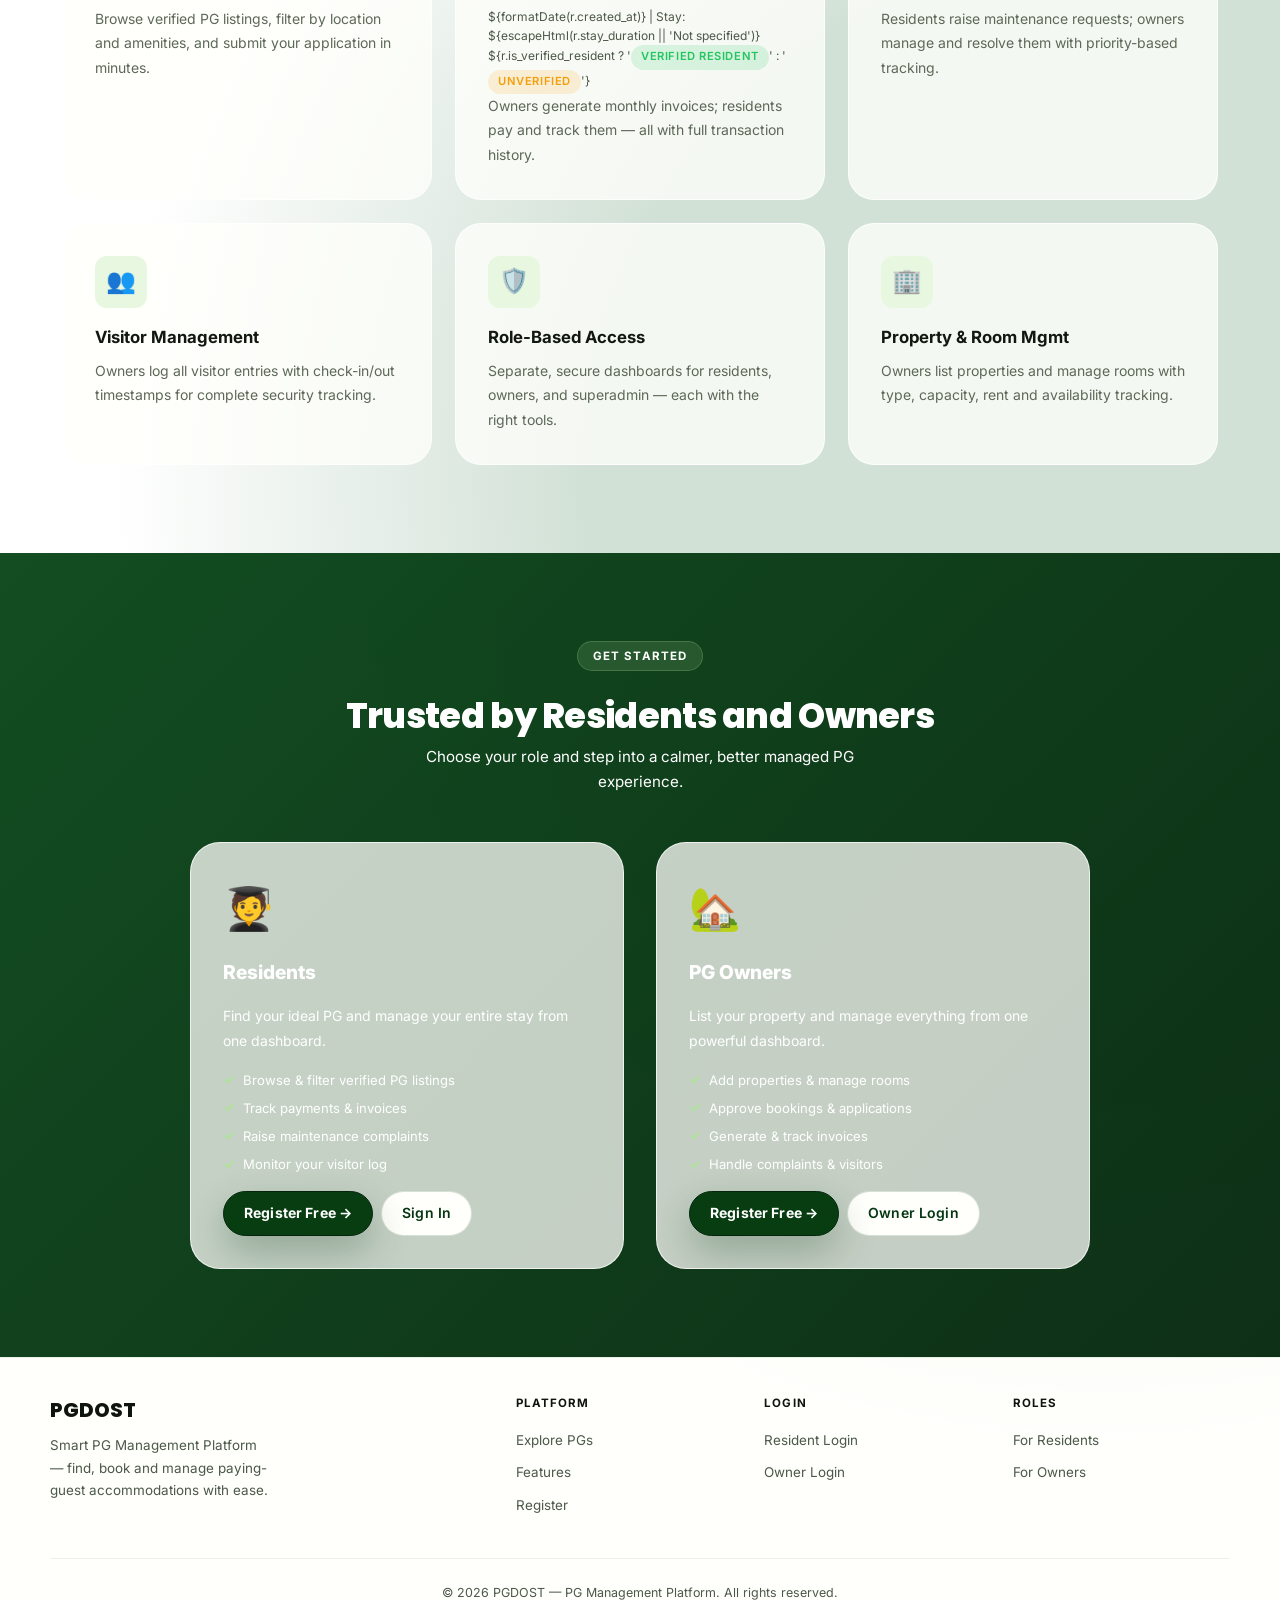
==== commit 7de52cc2: "Commit current backend, frontend, and migration updates" ====
--- a/frontend/pages/index.html
+++ b/frontend/pages/index.html
@@ -16,7 +16,6 @@
   </script>
   <style>
     :root { --font-head: 'Poppins', 'Plus Jakarta Sans', system-ui, sans-serif; }
-
     /* ── Hamburger / Mobile Nav ── */
     .nav-hamburger { display: none; flex-direction: column; gap: 5px; cursor: pointer; padding: 6px; border-radius: 8px; transition: background .2s; }
     .nav-hamburger:hover { background: rgba(123,138,98,.1); }
@@ -36,10 +35,8 @@
     .mobile-nav-panel a { display: block; padding: .75rem 1rem; border-radius: 12px; font-weight: 600; font-size: .95rem; transition: all .2s; }
     .mobile-nav-panel a:hover { background: rgba(123,138,98,.1); color: var(--clr-brand-600); }
     .mobile-nav-divider { height: 1px; background: var(--clr-border); margin: .5rem 0; }
-
     /* ── Scroll shadow on nav ── */
     .landing-nav.scrolled { box-shadow: 0 8px 32px rgba(0,0,0,.1), 0 2px 8px rgba(0,0,0,.06); }
-
     /* ── Hero ── */
     /* ── Hero animations (self-contained, no JS needed) ── */
     .hero-badge   { animation: fadeSlideUp .5s ease both; animation-delay: 0s; }
@@ -70,7 +67,65 @@
     .hero-tagline { font-size: clamp(.95rem, 2.5vw, 1.15rem); color: var(--clr-text-muted); max-width: 500px; line-height: 1.8; margin-bottom: 2rem; }
     .hero-decoration { position: absolute; width: 100%; height: 100%; top: 0; left: 0; pointer-events: none; z-index: 0; }
     .hero > * { position: relative; z-index: 1; }
-
+    .hero {
+      display: grid !important;
+      text-align: left !important;
+      width: min(100%, 1400px) !important;
+      max-width: 1400px !important;
+      margin-inline: auto !important;
+      padding-inline: clamp(1rem, 3vw, 2.5rem) !important;
+      grid-template-columns: minmax(0, 1fr) minmax(420px, 560px) !important;
+      align-items: center !important;
+      column-gap: clamp(2rem, 5vw, 5.5rem) !important;
+      row-gap: 0 !important;
+    }
+    .hero-content {
+      grid-column: 1 !important;
+      display: flex;
+      flex-direction: column;
+      align-items: flex-start;
+      justify-content: center;
+      justify-self: start;
+      align-self: center;
+      width: 100%;
+      max-width: 720px;
+      min-width: 0;
+      gap: clamp(1rem, 1.8vw, 1.6rem);
+    }
+    .hero-content > .hero-badge,
+    .hero-content > .hero-logo,
+    .hero-content > .hero-tagline,
+    .hero-content > .search-container {
+      margin: 0 !important;
+      align-self: flex-start;
+    }
+    .hero-content > .hero-logo {
+      max-width: 15ch !important;
+      text-wrap: balance;
+      line-height: 1.08 !important;
+    }
+    .hero-content > .hero-tagline {
+      max-width: 58ch !important;
+    }
+    .hero-content > .search-container {
+      width: min(100%, 620px) !important;
+      max-width: 620px !important;
+    }
+    .hero-visual {
+      grid-column: 2 !important;
+      grid-row: 1 !important;
+      width: 100%;
+      max-width: 560px;
+      min-height: clamp(420px, 42vw, 520px) !important;
+      margin: 0 !important;
+      align-self: center !important;
+      justify-self: end !important;
+    }
+    .hero-slider {
+      width: 100% !important;
+      max-width: 560px !important;
+      margin: 0 !important;
+    }
     /* ── Glass search container ── */
     .search-container {
       width: 100%; max-width: 700px;
@@ -112,7 +167,6 @@
       background: rgba(123,138,98,.15); border-color: rgba(123,138,98,.4); color: var(--clr-brand-600); font-weight: 600;
     }
     .amenity-toggle input { position: absolute; opacity: 0; pointer-events: none; }
-
     /* ── Stats Section ── */
     .stats-strip {
       background: rgba(255,255,255,.6); backdrop-filter: blur(16px);
@@ -122,7 +176,6 @@
     .stats-inner { max-width: 900px; margin: 0 auto; display: grid; grid-template-columns: repeat(4, 1fr); gap: 1rem; text-align: center; }
     .stat-item-num { font-family: var(--font-head); font-size: 2rem; font-weight: 800; color: var(--clr-brand-600); line-height: 1; }
     .stat-item-label { font-size: .8rem; color: var(--clr-text-muted); font-weight: 500; margin-top: .25rem; }
-
     /* ── Properties Grid ── */
     .properties-grid { display: grid; grid-template-columns: repeat(auto-fill, minmax(300px, 1fr)); gap: var(--space-xl); }
     .property-card { animation: cardReveal .5s var(--ease) both; }
@@ -133,7 +186,6 @@
       border-radius: var(--radius-xl); height: 320px;
     }
     @keyframes shimmerSkeleton { 0%{background-position:100% 50%} 100%{background-position:0% 50%} }
-
     /* ── Features ── */
     .features { padding: var(--space-3xl) var(--space-xl); max-width: 1100px; margin: 0 auto; }
     .section-label { display: inline-block; font-size: .72rem; font-weight: 700; letter-spacing: .1em; text-transform: uppercase; color: var(--clr-brand-500); background: rgba(123,138,98,.1); border: 1px solid rgba(123,138,98,.2); border-radius: var(--radius-full); padding: .3rem .9rem; margin-bottom: .75rem; }
@@ -157,7 +209,6 @@
     .feature-card:hover .feature-icon { transform: scale(1.12) rotate(-4deg); background: rgba(123,138,98,.18); }
     .feature-title { font-size: 1.05rem; font-weight: 700; margin-bottom: var(--space-sm); }
     .feature-desc { color: var(--clr-text-muted); font-size: .875rem; line-height: 1.75; }
-
     /* ── Roles ── */
     .roles { padding: var(--space-3xl) var(--space-xl); max-width: 1100px; margin: 0 auto; }
     .roles-grid { display: grid; grid-template-columns: repeat(auto-fit, minmax(300px, 1fr)); gap: var(--space-xl); max-width: 760px; margin: 0 auto; }
@@ -176,7 +227,6 @@
     .role-card-features { display: flex; flex-direction: column; gap: .4rem; }
     .role-feature-item { display: flex; align-items: center; gap: .5rem; font-size: .82rem; color: var(--clr-text-muted); }
     .role-feature-item::before { content: '✓'; color: var(--clr-brand-500); font-weight: 700; font-size: .85rem; }
-
     /* ── Navbar ── */
     .landing-nav {
       position: fixed; top: 10px; left: 50%; transform: translateX(-50%);
@@ -194,7 +244,6 @@
     .nav-text-link:hover { color: var(--clr-brand-600); background: rgba(123,138,98,.07); }
     .nav-text-link:hover::after { transform: scaleX(1); }
     .hidden-mobile { display: flex; gap: .15rem; }
-
     /* ── Footer ── */
     .landing-footer { border-top: 1px solid var(--clr-border); padding: var(--space-2xl) var(--space-xl) var(--space-xl); max-width: 1100px; margin: 0 auto; }
     .footer-grid { display: grid; grid-template-columns: 2fr 1fr 1fr 1fr; gap: var(--space-xl); margin-bottom: var(--space-xl); }
@@ -204,8 +253,39 @@
     .footer-link { display: block; color: var(--clr-text-muted); font-size: .84rem; margin-bottom: var(--space-sm); transition: all .2s var(--ease); padding: .1rem 0; }
     .footer-link:hover { color: var(--clr-brand-500); transform: translateX(3px); }
     .footer-bottom { text-align: center; color: var(--clr-text-muted); font-size: .78rem; padding-top: var(--space-lg); border-top: 1px solid var(--clr-border); }
-
     /* ── Responsive ── */
+    @media (max-width: 1020px) {
+      .hero {
+        grid-template-columns: 1fr !important;
+        row-gap: 1.75rem !important;
+        min-height: auto !important;
+        padding-top: 6.7rem !important;
+        padding-bottom: 3rem !important;
+      }
+      .hero-content {
+        max-width: 760px;
+        gap: 1rem;
+      }
+      .hero-content > .hero-logo {
+        max-width: 14.5ch !important;
+      }
+      .hero-content > .hero-tagline {
+        max-width: min(100%, 640px) !important;
+      }
+      .hero-content > .search-container {
+        max-width: min(100%, 640px) !important;
+        width: min(100%, 640px) !important;
+      }
+      .hero-visual {
+        grid-column: 1 !important;
+        justify-self: start !important;
+        max-width: min(100%, 640px);
+        min-height: 360px !important;
+      }
+      .hero-slider {
+        max-width: 100% !important;
+      }
+    }
     @media (max-width: 768px) {
       .landing-nav { border-radius: 16px; top: 8px; padding: .5rem 1rem; width: calc(100% - 1rem); }
       .hidden-mobile { display: none; }
@@ -222,6 +302,99 @@
       .stats-inner { grid-template-columns: repeat(2, 1fr); }
       .roles-grid, .features-grid { grid-template-columns: 1fr; }
     }
+    /* ── Property Detail Premium Wide Layout ── */
+    #modal-detail .modal {
+      max-width: min(1600px, calc(100vw - 2rem)) !important;
+      width: min(1600px, calc(100vw - 2rem)) !important;
+      padding: clamp(1rem, 2vw, 1.5rem) !important;
+      max-height: calc(100vh - 1.5rem);
+    }
+    .property-detail-shell { display: grid; grid-template-columns: minmax(0, 1.7fr) minmax(360px, 420px); gap: clamp(1rem, 2.2vw, 2rem); align-items: start; }
+    .property-main-stack { min-width: 0; display: grid; gap: 1rem; }
+    .property-side-stack { position: sticky; top: .75rem; display: grid; gap: .9rem; }
+    .property-gallery-grid { display: grid; grid-template-columns: 1.45fr 1fr; gap: .75rem; }
+    .property-gallery-main { position: relative; min-height: 370px; border-radius: 24px; overflow: hidden; border: 1px solid var(--glass-border); box-shadow: var(--shadow-md); }
+    .property-gallery-main img { width: 100%; height: 100%; object-fit: cover; transition: transform .35s var(--ease); }
+    .property-gallery-main:hover img { transform: scale(1.03); }
+    .property-gallery-side { display: grid; grid-template-rows: repeat(3, minmax(0, 1fr)); gap: .75rem; }
+    .property-gallery-thumb { position: relative; border-radius: 18px; overflow: hidden; border: 1px solid var(--glass-border); background: var(--clr-bg-3); min-height: 110px; }
+    .property-gallery-thumb img { width: 100%; height: 100%; object-fit: cover; transition: transform .3s var(--ease); }
+    .property-gallery-thumb:hover img { transform: scale(1.04); }
+    .property-gallery-pill { position: absolute; left: .8rem; bottom: .8rem; z-index: 2; }
+    .property-gallery-actions { position: absolute; right: .8rem; bottom: .8rem; z-index: 2; display: flex; gap: .45rem; flex-wrap: wrap; justify-content: flex-end; }
+    .property-top-head { display: flex; justify-content: space-between; gap: 1rem; align-items: flex-start; flex-wrap: wrap; }
+    .property-title-block h3 { margin: .2rem 0 .25rem; font-size: clamp(1.4rem, 2.1vw, 2rem); line-height: 1.18; }
+    .property-title-meta { color: var(--clr-text-muted); font-size: .9rem; }
+    .property-action-row { display: flex; gap: .45rem; flex-wrap: wrap; }
+    .property-quick-strip { display: grid; grid-template-columns: repeat(6, minmax(0, 1fr)); gap: .6rem; }
+    .property-quick-item { border: 1px solid var(--glass-border); background: var(--glass-bg-strong); border-radius: 14px; padding: .7rem .75rem; display: grid; gap: .2rem; transition: transform .2s var(--ease), box-shadow .2s var(--ease); }
+    .property-quick-item:hover { transform: translateY(-2px); box-shadow: var(--shadow-sm); }
+    .property-quick-label { color: var(--clr-text-faint); font-size: .74rem; text-transform: uppercase; letter-spacing: .05em; }
+    .property-quick-value { font-weight: 700; font-size: .86rem; }
+    .property-tab-head { display: flex; gap: .45rem; overflow-x: auto; padding-bottom: .15rem; }
+    .property-tab-btn { border-radius: var(--radius-full); border: 1px solid var(--glass-border); background: var(--glass-bg); color: var(--clr-text-muted); padding: .48rem .85rem; font-size: .8rem; font-weight: 700; white-space: nowrap; transition: all .22s var(--ease); }
+    .property-tab-btn.active { color: var(--clr-brand-700); border-color: rgba(105, 198, 63, .34); background: rgba(105, 198, 63, .13); }
+    .property-tab-panel { display: none; border: 1px solid var(--glass-border); background: var(--glass-bg-strong); border-radius: 18px; padding: 1rem; animation: fadeSlideUp .35s var(--ease) both; }
+    .property-tab-panel.active { display: block; }
+    .overview-description.collapsed { max-height: 4.8em; overflow: hidden; position: relative; }
+    .overview-description.collapsed::after { content: ""; position: absolute; left: 0; right: 0; bottom: 0; height: 2.2em; background: linear-gradient(180deg, transparent, var(--glass-bg-strong)); }
+    .amenities-grid-wide { display: grid; grid-template-columns: repeat(auto-fit, minmax(170px, 1fr)); gap: .55rem; }
+    .amenity-wide-card { border: 1px solid var(--glass-border); background: var(--glass-bg); border-radius: 12px; padding: .58rem .68rem; display: flex; align-items: center; gap: .45rem; font-size: .84rem; transition: transform .2s var(--ease); }
+    .amenity-wide-card:hover { transform: translateY(-1px); }
+    .rules-grid { display: grid; grid-template-columns: repeat(auto-fit, minmax(190px, 1fr)); gap: .55rem; }
+    .rule-card { border: 1px solid var(--glass-border); border-radius: 12px; background: var(--glass-bg); padding: .6rem .7rem; }
+    .review-summary { display: grid; grid-template-columns: minmax(180px, 220px) minmax(0, 1fr); gap: .9rem; align-items: start; }
+    .star-breakdown { display: grid; gap: .38rem; }
+    .star-row { display: grid; grid-template-columns: 54px 1fr 38px; align-items: center; gap: .45rem; font-size: .78rem; }
+    .star-meter { height: 7px; border-radius: 999px; background: rgba(0,0,0,.08); overflow: hidden; }
+    .star-meter > i { display: block; height: 100%; background: linear-gradient(90deg, #f59e0b, #fbbf24); border-radius: 999px; }
+    .review-card { border: 1px solid var(--glass-border); background: var(--glass-bg); border-radius: 12px; padding: .65rem .72rem; margin-top: .48rem; }
+    .nearby-scroll { display: grid; grid-auto-flow: column; grid-auto-columns: minmax(250px, 280px); gap: .8rem; overflow-x: auto; padding-bottom: .25rem; }
+    .nearby-card { border: 1px solid var(--glass-border); background: var(--glass-bg); border-radius: 14px; overflow: hidden; cursor: pointer; transition: transform .22s var(--ease); }
+    .nearby-card:hover { transform: translateY(-2px); }
+    .nearby-card img { width: 100%; height: 140px; object-fit: cover; }
+    .nearby-card-body { padding: .7rem; }
+    .booking-detail-card { border: 1px solid var(--glass-border); background: var(--glass-bg-strong); border-radius: 20px; padding: 1rem; box-shadow: var(--shadow-sm); }
+    .booking-detail-price { font-size: 1.55rem; font-weight: 800; line-height: 1; }
+    .booking-field { margin-top: .65rem; }
+    .booking-field label { display: block; font-size: .76rem; letter-spacing: .05em; color: var(--clr-text-faint); text-transform: uppercase; margin-bottom: .32rem; }
+    .booking-inline-actions { display: grid; grid-template-columns: 1fr 1fr; gap: .5rem; margin-top: .85rem; }
+    .detail-trust { display: grid; gap: .35rem; margin-top: .8rem; font-size: .82rem; color: var(--clr-text-muted); }
+    .booking-accordion { border: 1px solid var(--glass-border); border-radius: 12px; margin-top: .75rem; overflow: hidden; }
+    .booking-accordion > summary { list-style: none; cursor: pointer; padding: .6rem .7rem; font-size: .84rem; font-weight: 700; background: rgba(255,255,255,.35); }
+    .booking-accordion > summary::-webkit-details-marker { display: none; }
+    .booking-accordion-body { padding: .6rem .7rem .75rem; display: grid; gap: .45rem; font-size: .82rem; }
+    .break-row { display: flex; justify-content: space-between; gap: .75rem; }
+    .detail-cta-mobile { display: none; position: sticky; bottom: .4rem; z-index: 10; border: 1px solid var(--glass-border); border-radius: 14px; background: var(--glass-bg-strong); padding: .45rem; margin-top: .75rem; box-shadow: var(--shadow-sm); }
+    .gallery-modal .modal { max-width: min(1240px, calc(100vw - 2rem)) !important; width: min(1240px, calc(100vw - 2rem)) !important; padding: .75rem !important; background: rgba(7, 20, 11, .9) !important; border-color: rgba(255,255,255,.18) !important; }
+    .gallery-stage { position: relative; border-radius: 18px; overflow: hidden; min-height: 64vh; background: rgba(0,0,0,.4); display: grid; place-items: center; }
+    .gallery-stage img { width: 100%; height: 64vh; object-fit: contain; }
+    .gallery-nav { position: absolute; top: 50%; transform: translateY(-50%); width: 42px; height: 42px; border-radius: 50%; background: rgba(0,0,0,.45); color: #fff; display: grid; place-items: center; font-size: 1.7rem; }
+    .gallery-nav.prev { left: .65rem; } .gallery-nav.next { right: .65rem; }
+    .gallery-strip { margin-top: .65rem; display: grid; grid-template-columns: repeat(auto-fit, minmax(92px, 1fr)); gap: .45rem; }
+    .gallery-strip button { border-radius: 10px; border: 1px solid rgba(255,255,255,.2); overflow: hidden; opacity: .75; }
+    .gallery-strip button.active { opacity: 1; border-color: rgba(255,255,255,.65); }
+    .gallery-strip img { width: 100%; height: 72px; object-fit: cover; display: block; }
+    @media (max-width: 1200px) {
+      .property-detail-shell { grid-template-columns: 1fr; }
+      .property-side-stack { position: static; }
+      .property-quick-strip { grid-template-columns: repeat(3, minmax(0, 1fr)); }
+    }
+    @media (max-width: 768px) {
+      #modal-detail .modal { width: calc(100vw - .85rem) !important; max-width: calc(100vw - .85rem) !important; padding: .75rem !important; }
+      .property-gallery-grid { grid-template-columns: 1fr; }
+      .property-gallery-side { grid-template-columns: repeat(3, minmax(0, 1fr)); grid-template-rows: none; }
+      .property-quick-strip { grid-template-columns: repeat(2, minmax(0, 1fr)); }
+      .booking-inline-actions { grid-template-columns: 1fr; }
+      .review-summary { grid-template-columns: 1fr; }
+      .detail-cta-mobile { display: block; }
+      .gallery-stage img { height: 50vh; }
+    }
+    @media (max-width: 560px) {
+      .property-gallery-main { min-height: 240px; }
+      .property-gallery-thumb { min-height: 70px; }
+      .nearby-scroll { grid-auto-columns: minmax(220px, 240px); }
+    }
   </style>
 </head>
 <body class="bg-gradient-mesh light-mode">
@@ -232,7 +405,6 @@
       document.body.classList.add(savedTheme === 'dark' ? 'dark-mode' : 'light-mode');
     })();
   </script>
-
   <div class="theme-atmosphere" aria-hidden="true">
     <span class="ambient-glow ambient-glow-1"></span>
     <span class="ambient-glow ambient-glow-2"></span>
@@ -245,7 +417,6 @@
     <span class="ambient-particle particle-2"></span>
     <span class="ambient-particle particle-3"></span>
   </div>
-
   <!-- Mobile Nav Overlay + Panel -->
   <div class="mobile-nav-overlay" id="mobile-overlay" onclick="closeMobileNav()"></div>
   <div class="mobile-nav-panel" id="mobile-panel">
@@ -257,7 +428,6 @@
     <a href="owner-login.html">Owner Login</a>
     <a href="register.html" class="btn btn-primary" style="text-align:center;justify-content:center;margin-top:.5rem;">Register Free →</a>
   </div>
-
   <!-- Fixed Floating Navbar -->
   <nav class="landing-nav" id="main-nav">
     <a href="index.html" class="nav-logo"><span class="nav-logo-mark">⌂</span> PGDOST</a>
@@ -277,7 +447,6 @@
       </button>
     </div>
   </nav>
-
   <!-- Hero -->
   <section class="hero">
     <div class="hero-decoration">
@@ -285,44 +454,45 @@
       <div class="deco-orb deco-orb-2"></div>
       <div class="deco-orb deco-orb-3"></div>
     </div>
-    <div class="hero-badge">✦ Premium PG Accommodations</div>
-    <h1 class="hero-logo">Find Your Perfect <span>Sanctuary</span> in <span>Bangalore</span> <i class="hero-leaf-mark"></i></h1>
-    <p class="hero-tagline">
-      Experience a new standard of living with PGDOST. We curate premium spaces that blend professional reliability with the tranquillity of a nature-inspired home.
-    </p>
-
-    <!-- Glass Search Container -->
-    <div class="search-container animate-fade-up" style="animation-delay:.45s">
-      <div class="search-bar-enhanced">
-        <span style="font-size:1.1rem;color:var(--clr-text-faint)">🔍</span>
-        <input id="search-input" type="text" placeholder="Search by area or PG name..." autocomplete="off" />
-      </div>
-      <div class="filters-row">
-        <select id="filter-type" class="filter-pill">
-          <option value="">All Types</option>
-          <option value="pg">PG</option>
-          <option value="hostel">Hostel</option>
-          <option value="apartment">Apartment</option>
-        </select>
-        <select id="filter-city" class="filter-pill">
-          <option value="">All Areas</option>
-        </select>
-        <input id="filter-min-price" type="number" placeholder="Min ₹" class="filter-pill" style="width:88px" />
-        <input id="filter-max-price" type="number" placeholder="Max ₹" class="filter-pill" style="width:88px" />
-        <select id="filter-sort" class="filter-pill">
-          <option value="">Sort</option>
-          <option value="price_low_high">↑ Price</option>
-          <option value="price_high_low">↓ Price</option>
-        </select>
-      </div>
-      <div class="amenity-row">
-        <label class="amenity-toggle"><input type="checkbox" id="filter-wifi"> 📶 WiFi</label>
-        <label class="amenity-toggle"><input type="checkbox" id="filter-ac"> ❄️ AC</label>
-        <label class="amenity-toggle"><input type="checkbox" id="filter-food"> 🍽 Meals</label>
-        <label class="amenity-toggle"><input type="checkbox" id="filter-parking"> 🚗 Parking</label>
-      </div>
-      <div class="text-center">
-        <button id="btn-search" class="btn btn-primary btn-lg" style="min-width:200px">Search</button>
+    <div class="hero-content">
+      <div class="hero-badge">✦ Premium PG Accommodations</div>
+      <h1 class="hero-logo">Find Your Perfect <span>Sanctuary</span> in <span>Bangalore</span> <i class="hero-leaf-mark"></i></h1>
+      <p class="hero-tagline">
+        Experience a new standard of living with PGDOST. We curate premium spaces that blend professional reliability with the tranquillity of a nature-inspired home.
+      </p>
+      <!-- Glass Search Container -->
+      <div class="search-container animate-fade-up" style="animation-delay:.45s">
+        <div class="search-bar-enhanced">
+          <span style="font-size:1.1rem;color:var(--clr-text-faint)">🔍</span>
+          <input id="search-input" type="text" placeholder="Search by area or PG name..." autocomplete="off" />
+        </div>
+        <div class="filters-row">
+          <select id="filter-type" class="filter-pill">
+            <option value="">All Types</option>
+            <option value="pg">PG</option>
+            <option value="hostel">Hostel</option>
+            <option value="apartment">Apartment</option>
+          </select>
+          <select id="filter-city" class="filter-pill">
+            <option value="">All Areas</option>
+          </select>
+          <input id="filter-min-price" type="number" placeholder="Min ₹" class="filter-pill" style="width:88px" />
+          <input id="filter-max-price" type="number" placeholder="Max ₹" class="filter-pill" style="width:88px" />
+          <select id="filter-sort" class="filter-pill">
+            <option value="">Sort</option>
+            <option value="price_low_high">↑ Price</option>
+            <option value="price_high_low">↓ Price</option>
+          </select>
+        </div>
+        <div class="amenity-row">
+          <label class="amenity-toggle"><input type="checkbox" id="filter-wifi"> 📶 WiFi</label>
+          <label class="amenity-toggle"><input type="checkbox" id="filter-ac"> ❄️ AC</label>
+          <label class="amenity-toggle"><input type="checkbox" id="filter-food"> 🍽 Meals</label>
+          <label class="amenity-toggle"><input type="checkbox" id="filter-parking"> 🚗 Parking</label>
+        </div>
+        <div class="text-center">
+          <button id="btn-search" class="btn btn-primary btn-lg" style="min-width:200px">Search</button>
+        </div>
       </div>
     </div>
     <div class="hero-visual">
@@ -375,7 +545,6 @@
       </div>
     </div>
   </section>
-
   <!-- Stats Strip -->
   <div class="stats-strip">
     <div class="stats-inner">
@@ -385,8 +554,6 @@
       <div class="stat-item"><span class="stat-icon">◇</span><div><div class="stat-item-num">98%</div><div class="stat-item-label">Satisfaction Rate<br>From Our Residents</div></div></div>
     </div>
   </div>
-
-
   <!-- Properties Grid -->
   <section id="explore-section" class="container py-xl" style="padding-top:var(--space-2xl)">
     <div id="properties-header" class="section-header reveal">
@@ -410,7 +577,6 @@
       <p>Try adjusting your search filters.</p>
     </div>
   </section>
-
   <!-- Features -->
   <section id="features-section" class="features">
     <div class="text-center" style="margin-bottom:.75rem">
@@ -427,6 +593,7 @@
       <div class="feature-card reveal reveal-delay-2">
         <div class="feature-icon">💰</div>
         <div class="feature-title">Rent & Payments</div>
+              <div class="text-xs text-muted">${formatDate(r.created_at)} | Stay: ${escapeHtml(r.stay_duration || 'Not specified')} ${r.is_verified_resident ? '<span class="badge badge-green">Verified Resident</span>' : '<span class="badge badge-yellow">Unverified</span>'}</div>
         <div class="feature-desc">Owners generate monthly invoices; residents pay and track them — all with full transaction history.</div>
       </div>
       <div class="feature-card reveal reveal-delay-3">
@@ -451,7 +618,6 @@
       </div>
     </div>
   </section>
-
   <!-- Roles / CTA -->
   <section id="roles-section" class="roles">
     <div class="text-center" style="margin-bottom:.75rem">
@@ -486,13 +652,12 @@
           <div class="role-feature-item">Handle complaints &amp; visitors</div>
         </div>
         <div class="flex gap-sm flex-wrap">
-          <a href="register.html" class="btn btn-primary">Register Free →</a>
+          <a href="owner-signup.html" class="btn btn-primary">Register Free →</a>
           <a href="owner-login.html" class="btn btn-secondary" style="border-color:var(--clr-info);color:var(--clr-info)">Owner Login</a>
         </div>
       </div>
     </div>
   </section>
-
   <!-- Footer -->
   <footer class="landing-footer">
     <div class="footer-grid">
@@ -521,10 +686,9 @@
       <p>© 2026 PGDOST — PG Management Platform. All rights reserved.</p>
     </div>
   </footer>
-
   <!-- Property Detail Modal -->
   <div id="modal-detail" class="modal-overlay">
-    <div class="modal" style="max-width:640px;">
+    <div class="modal detail-modal">
       <div class="modal-header">
         <h2 class="modal-title" id="modal-prop-name">Property Details</h2>
         <button class="modal-close" onclick="closeModal('modal-detail')">✕</button>
@@ -532,7 +696,6 @@
       <div id="modal-detail-body"></div>
     </div>
   </div>
-
   <!-- Apply Modal -->
   <div id="modal-apply" class="modal-overlay">
     <div class="modal">
@@ -556,7 +719,6 @@
       </form>
     </div>
   </div>
-
   <!-- Inquiry Modal -->
   <div id="modal-inquiry" class="modal-overlay">
     <div class="modal">
@@ -588,7 +750,6 @@
       </form>
     </div>
   </div>
-
   <!-- Write Review Modal -->
   <div id="modal-review" class="modal-overlay">
     <div class="modal">
@@ -609,19 +770,69 @@
                 <option value="1">⭐ (1/5)</option>
             </select>
           </div>
-          <div class="form-group">
-            <label class="form-label">Review Comment</label>
-            <textarea id="review-text" class="form-textarea" placeholder="How was your stay?" required></textarea>
-          </div>
-          <button type="submit" class="btn btn-primary btn-lg w-full">Submit Review</button>
+	          <div class="form-group">
+	            <label class="form-label">Review Comment</label>
+	            <textarea id="review-text" class="form-textarea" placeholder="How was your stay?" required></textarea>
+	          </div>
+	          <div class="form-group">
+	            <label class="form-label">Stay Duration</label>
+	            <input id="review-stay-duration" class="form-input" placeholder="e.g. 8 months" />
+	          </div>
+	          <button type="submit" class="btn btn-primary btn-lg w-full">Submit Review</button>
         </div>
       </form>
     </div>
   </div>
-
+  <!-- Schedule Visit Modal -->
+  <div id="modal-visit" class="modal-overlay">
+    <div class="modal">
+      <div class="modal-header">
+        <h2 class="modal-title">Schedule a Visit</h2>
+        <button class="modal-close" onclick="closeModal('modal-visit')">✕</button>
+      </div>
+      <form id="visit-form">
+        <input type="hidden" id="visit-property-id" />
+        <div class="flex flex-col gap-md">
+          <div class="form-group">
+            <label class="form-label">Visit Date</label>
+            <input id="visit-date" type="date" class="form-input" required />
+          </div>
+          <div class="form-group">
+            <label class="form-label">Preferred Time</label>
+            <select id="visit-time" class="form-select" required>
+              <option value="">Select time slot</option>
+              <option value="09:00 AM">09:00 AM</option>
+              <option value="11:00 AM">11:00 AM</option>
+              <option value="02:00 PM">02:00 PM</option>
+              <option value="05:00 PM">05:00 PM</option>
+            </select>
+          </div>
+          <div class="form-group">
+            <label class="form-label">Note (optional)</label>
+            <textarea id="visit-note" class="form-textarea" placeholder="Any specific preference for your visit?"></textarea>
+          </div>
+          <button type="submit" class="btn btn-primary btn-lg w-full">Request Visit</button>
+        </div>
+      </form>
+    </div>
+  </div>
+  <!-- Gallery Lightbox Modal -->
+  <div id="modal-gallery" class="modal-overlay gallery-modal">
+    <div class="modal">
+      <div class="modal-header" style="margin-bottom:.6rem;">
+        <h2 class="modal-title" id="gallery-title">Property Gallery</h2>
+        <button class="modal-close" onclick="closeModal('modal-gallery')">✕</button>
+      </div>
+      <div class="gallery-stage">
+        <img id="gallery-stage-image" src="" alt="Property gallery image" />
+        <button type="button" class="gallery-nav prev" onclick="moveGallery(-1)" aria-label="Previous image">‹</button>
+        <button type="button" class="gallery-nav next" onclick="moveGallery(1)" aria-label="Next image">›</button>
+      </div>
+      <div id="gallery-strip" class="gallery-strip"></div>
+    </div>
+  </div>
   <!-- Toast container -->
   <div id="toast-container"></div>
-
   <script src="../scripts/api.js"></script>
   <script>
     let allProperties = [];
@@ -629,7 +840,6 @@
     const propertyPageSize = 6;
     let activeHeroIndex = 0;
     let heroTimer = null;
-
     // Update nav
     function updateNav() {
       const area = document.getElementById('nav-auth-area');
@@ -652,14 +862,12 @@
         `;
       }
     }
-
     // Load cities for filter
     function populateCities(properties) {
       const cities = [...new Set(properties.map(p => p.city).filter(Boolean))].sort();
       const sel = document.getElementById('filter-city');
       cities.forEach(c => sel.innerHTML += `<option value="${c}">${c}</option>`);
     }
-
     // Amenity icons
     const amenityIcons = {
       has_wifi: '✓ WiFi',
@@ -669,124 +877,581 @@
       has_laundry: '✓ Laundry',
       has_gym: '✓ Gym',
     };
-
+    const detailState = {
+      property: null,
+      images: [],
+      reviews: [],
+      reviewsFilter: 'all',
+      galleryIndex: 0,
+      bookingSelection: {
+        roomType: 'single',
+        moveIn: '',
+        duration: 6,
+      },
+      wishlist: new Set(),
+      nearby: [],
+      priceBreakdown: null,
+    };
+    try {
+      const savedWishlist = JSON.parse(localStorage.getItem('pgdost-wishlist') || '[]');
+      detailState.wishlist = new Set(savedWishlist.map((id) => Number(id)));
+    } catch {
+      detailState.wishlist = new Set();
+    }
+    function persistWishlist() {
+      localStorage.setItem('pgdost-wishlist', JSON.stringify([...detailState.wishlist]));
+    }
+    function escapeHtml(value) {
+      return String(value || '')
+        .replace(/&/g, '&amp;')
+        .replace(/</g, '&lt;')
+        .replace(/>/g, '&gt;')
+        .replace(/"/g, '&quot;')
+        .replace(/'/g, '&#39;');
+    }
     function renderAmenities(prop) {
-      return Object.entries(amenityIcons)
+      const baseAmenities = Object.entries(amenityIcons)
         .filter(([key]) => prop[key])
-        .map(([, label]) => `<span class="amenity-chip">${label}</span>`)
-        .join('');
-    }
-
+        .map(([, label]) => `<span class="amenity-chip">${label}</span>`);
+      const customAmenities = (prop.custom_amenities || [])
+        .slice(0, 3)
+        .map((item) => `<span class="amenity-chip">${escapeHtml(item)}</span>`);
+      return baseAmenities.concat(customAmenities).join('');
+    }
     function getPropertyBadge(prop, index = 0) {
       const labels = ['Popular', 'New', 'Luxury'];
       if (prop.avg_rating && Number(prop.avg_rating) >= 4.8) return 'Luxury';
       return labels[index % labels.length];
     }
-
+    function isWishlisted(propertyId) {
+      return detailState.wishlist.has(Number(propertyId));
+    }
     function toggleFavorite(event, id) {
       event.stopPropagation();
-      const btn = event.currentTarget;
-      const active = btn.getAttribute('aria-pressed') === 'true';
-      btn.setAttribute('aria-pressed', String(!active));
-      btn.classList.toggle('active', !active);
-      Toast.info(!active ? 'Added to favourites.' : 'Removed from favourites.');
-    }
-
-    const realisticPropertyImages = {
-      'greenfield estate': [
-        'https://images.unsplash.com/photo-1522708323590-d24dbb6b0267?auto=format&fit=crop&w=1200&q=90',
-        'https://images.unsplash.com/photo-1505693416388-ac5ce068fe85?auto=format&fit=crop&w=1200&q=90',
-        'https://images.unsplash.com/photo-1616046229478-9901c5536a45?auto=format&fit=crop&w=1200&q=90'
-      ],
-      'sage residency': [
-        'https://images.unsplash.com/photo-1600607687920-4e2a09cf159d?auto=format&fit=crop&w=1200&q=90',
-        'https://images.unsplash.com/photo-1616486338812-3dadae4b4ace?auto=format&fit=crop&w=1200&q=90',
-        'https://images.unsplash.com/photo-1600566753190-17f0baa2a6c3?auto=format&fit=crop&w=1200&q=90'
-      ],
-      'whitefield urban nest': [
-        'https://images.unsplash.com/photo-1493809842364-78817add7ffb?auto=format&fit=crop&w=1200&q=90',
-        'https://images.unsplash.com/photo-1502672260266-1c1e5240980c?auto=format&fit=crop&w=1200&q=90',
-        'https://images.unsplash.com/photo-1560448204-e02f11c3d0e2?auto=format&fit=crop&w=1200&q=90'
-      ],
-      'hsr comfort house': [
-        'https://images.unsplash.com/photo-1560185127-6ed189bf02f4?auto=format&fit=crop&w=1200&q=90',
-        'https://images.unsplash.com/photo-1560448075-bb485b067938?auto=format&fit=crop&w=1200&q=90',
-        'https://images.unsplash.com/photo-1540518614846-7eded433c457?auto=format&fit=crop&w=1200&q=90'
-      ],
-      'manyata executive stay': [
-        'https://images.unsplash.com/photo-1600210492486-724fe5c67fb0?auto=format&fit=crop&w=1200&q=90',
-        'https://images.unsplash.com/photo-1617806118233-18e1de247200?auto=format&fit=crop&w=1200&q=90',
-        'https://images.unsplash.com/photo-1595526114035-0d45ed16cfbf?auto=format&fit=crop&w=1200&q=90'
-      ],
-      'electronic city coliving': [
-        'https://images.unsplash.com/photo-1555854877-bab0e564b8d5?auto=format&fit=crop&w=1200&q=90',
-        'https://images.unsplash.com/photo-1586023492125-27b2c045efd7?auto=format&fit=crop&w=1200&q=90',
-        'https://images.unsplash.com/photo-1524758631624-e2822e304c36?auto=format&fit=crop&w=1200&q=90'
-      ],
-      'jayanagar garden pg': [
-        'https://images.unsplash.com/photo-1484154218962-a197022b5858?auto=format&fit=crop&w=1200&q=90',
-        'https://images.unsplash.com/photo-1598928506311-c55ded91a20c?auto=format&fit=crop&w=1200&q=90',
-        'https://images.unsplash.com/photo-1560440021-33f9b867899d?auto=format&fit=crop&w=1200&q=90'
-      ],
-      'bellandur lakeview suites': [
-        'https://images.unsplash.com/photo-1600607687939-ce8a6c25118c?auto=format&fit=crop&w=1200&q=90',
-        'https://images.unsplash.com/photo-1600607687644-c7171b42498f?auto=format&fit=crop&w=1200&q=90',
-        'https://images.unsplash.com/photo-1600566753086-00f18fb6b3ea?auto=format&fit=crop&w=1200&q=90'
-      ],
-      'varathans': [
-        'https://images.unsplash.com/photo-1554995207-c18c203602cb?auto=format&fit=crop&w=1200&q=90',
-        'https://images.unsplash.com/photo-1583847268964-b28dc8f51f92?auto=format&fit=crop&w=1200&q=90',
-        'https://images.unsplash.com/photo-1497366216548-37526070297c?auto=format&fit=crop&w=1200&q=90'
-      ]
-    };
-
-    const fallbackPropertyImages = [
-      'https://images.unsplash.com/photo-1522708323590-d24dbb6b0267?auto=format&fit=crop&w=1200&q=90',
-      'https://images.unsplash.com/photo-1502672260266-1c1e5240980c?auto=format&fit=crop&w=1200&q=90',
-      'https://images.unsplash.com/photo-1560448204-e02f11c3d0e2?auto=format&fit=crop&w=1200&q=90',
-      'https://images.unsplash.com/photo-1600607687920-4e2a09cf159d?auto=format&fit=crop&w=1200&q=90'
-    ];
-
+      const active = isWishlisted(id);
+      if (active) {
+        detailState.wishlist.delete(Number(id));
+      } else {
+        detailState.wishlist.add(Number(id));
+      }
+      persistWishlist();
+      const nextActive = !active;
+      const allButtons = document.querySelectorAll(`[data-wishlist-id="${id}"]`);
+      allButtons.forEach((btn) => {
+        btn.setAttribute('aria-pressed', String(nextActive));
+        btn.classList.toggle('active', nextActive);
+        if (btn.classList.contains('favorite-btn')) {
+          btn.innerHTML = nextActive ? '&#9829;' : '&#9825;';
+        } else {
+          btn.textContent = nextActive ? 'Saved' : 'Save';
+        }
+      });
+      Toast.info(nextActive ? 'Added to wishlist.' : 'Removed from wishlist.');
+    }
+    const fallbackPropertyImage = 'https://images.unsplash.com/photo-1480074568708-e7b720bb3f09?auto=format&fit=crop&w=1200&q=90';
     function getPropertyImages(prop) {
-      const key = (prop.name || '').toLowerCase().trim();
-      const curated = realisticPropertyImages[key];
-      if (curated) return curated;
-
-      const uploaded = (prop.images || []).map(img => img.image_url).filter(Boolean);
+      const uploaded = (prop.images || [])
+        .map((img) => img.image_url)
+        .filter(Boolean);
       if (uploaded.length) return uploaded;
-
-      const start = Math.abs((prop.id || 0) % fallbackPropertyImages.length);
-      return [
-        fallbackPropertyImages[start],
-        fallbackPropertyImages[(start + 1) % fallbackPropertyImages.length],
-        fallbackPropertyImages[(start + 2) % fallbackPropertyImages.length]
-      ];
-    }
-
+      if (prop.primary_image_url) return [prop.primary_image_url];
+      return [fallbackPropertyImage];
+    }
     function setMainPropertyImage(propId, url, index) {
       const main = document.getElementById(`detail-main-image-${propId}`);
       if (main) main.src = url;
+      detailState.galleryIndex = index;
       document.querySelectorAll(`[data-gallery-for="${propId}"]`).forEach((btn, i) => {
         btn.classList.toggle('active', i === index);
       });
     }
-
+    function openGallery(startIndex = 0) {
+      if (!detailState.images.length) return;
+      detailState.galleryIndex = startIndex;
+      const stage = document.getElementById('gallery-stage-image');
+      const title = document.getElementById('gallery-title');
+      const strip = document.getElementById('gallery-strip');
+      if (!stage || !strip) return;
+      title.textContent = `${detailState.property?.name || 'Property'} � ${detailState.galleryIndex + 1}/${detailState.images.length}`;
+      stage.src = detailState.images[detailState.galleryIndex];
+      strip.innerHTML = detailState.images.map((img, idx) => `
+        <button type="button" class="${idx === detailState.galleryIndex ? 'active' : ''}" onclick="openGallery(${idx})" aria-label="Open photo ${idx + 1}">
+          <img src="${img}" alt="Gallery thumbnail ${idx + 1}" />
+        </button>
+      `).join('');
+      openModal('modal-gallery');
+    }
+    function moveGallery(direction) {
+      if (!detailState.images.length) return;
+      const next = (detailState.galleryIndex + direction + detailState.images.length) % detailState.images.length;
+      openGallery(next);
+    }
     function renderPropertyGallery(prop) {
       const images = getPropertyImages(prop);
-      const safeName = (prop.name || 'Property').replace(/"/g, '&quot;');
+      detailState.images = images;
+      const safeName = escapeHtml(prop.name || 'Property');
+      const support = images.slice(1, 4);
       return `
-        <div class="property-detail-gallery">
-          <img id="detail-main-image-${prop.id}" class="property-detail-main-image" src="${images[0]}" alt="${safeName} photo" />
-          <div class="property-detail-thumbs">
-            ${images.map((url, index) => `
-              <button type="button" class="property-detail-thumb ${index === 0 ? 'active' : ''}" data-gallery-for="${prop.id}" onclick="setMainPropertyImage(${prop.id}, '${url}', ${index})" aria-label="View property photo ${index + 1}">
-                <img src="${url}" alt="${safeName} thumbnail ${index + 1}" />
+        <div class="property-gallery-grid">
+          <button type="button" class="property-gallery-main" onclick="openGallery(0)" aria-label="Open all photos">
+            <img id="detail-main-image-${prop.id}" src="${images[0]}" alt="${safeName} photo" />
+            <span class="property-gallery-pill badge badge-brand">${images.length} Photos</span>
+            <div class="property-gallery-actions">
+              <span class="btn btn-secondary btn-sm">View All Photos</span>
+              <span class="btn btn-secondary btn-sm">Video Preview</span>
+            </div>
+          </button>
+          <div class="property-gallery-side">
+            ${support.map((url, index) => `
+              <button type="button" class="property-gallery-thumb property-detail-thumb ${index === 0 ? 'active' : ''}" data-gallery-for="${prop.id}" onclick="setMainPropertyImage(${prop.id}, '${url}', ${index + 1})" aria-label="View property photo ${index + 2}">
+                <img src="${url}" alt="${safeName} thumbnail ${index + 2}" />
               </button>
             `).join('')}
           </div>
         </div>`;
     }
-
+    function getAmenityAvailability(prop) {
+      const defaultAmenities = [
+        { key: 'has_wifi', icon: 'WiFi', label: 'WiFi', active: !!prop.has_wifi },
+        { key: 'has_ac', icon: 'AC', label: 'AC', active: !!prop.has_ac },
+        { key: 'has_laundry', icon: 'Laundry', label: 'Laundry', active: !!prop.has_laundry },
+        { key: 'has_parking', icon: 'Park', label: 'Parking', active: !!prop.has_parking },
+        { key: 'has_food', icon: 'Food', label: 'Food', active: !!prop.has_food },
+        { key: 'has_gym', icon: 'Gym', label: 'Gym', active: !!prop.has_gym },
+      ];
+      const customAmenities = (prop.custom_amenities || []).map((name, index) => ({
+        key: `custom_${index}`,
+        icon: 'Custom',
+        label: name,
+        active: true,
+      }));
+      return defaultAmenities.concat(customAmenities);
+    }
+    function getRoomTypeMeta(type) {
+      const map = {
+        single: { label: 'Single', rank: 1 },
+        double: { label: 'Double', rank: 2 },
+        triple: { label: 'Triple', rank: 3 },
+        dormitory: { label: 'Dormitory', rank: 4 },
+      };
+      return map[type] || { label: type || 'Room', rank: 99 };
+    }
+    function getRoomTypeStats(prop) {
+      const rooms = (prop.rooms || []);
+      const grouped = rooms.reduce((acc, room) => {
+        const key = room.room_type || 'single';
+        if (!acc[key]) {
+          acc[key] = {
+            key,
+            label: getRoomTypeMeta(key).label,
+            minRent: null,
+            maxRent: null,
+            availableBeds: 0,
+            totalBeds: 0,
+          };
+        }
+        const rent = Number(room.rent_per_month || 0);
+        acc[key].minRent = acc[key].minRent == null ? rent : Math.min(acc[key].minRent, rent);
+        acc[key].maxRent = acc[key].maxRent == null ? rent : Math.max(acc[key].maxRent, rent);
+        acc[key].availableBeds += Number(room.available_beds || 0);
+        acc[key].totalBeds += Number(room.total_beds || 0);
+        return acc;
+      }, {});
+      return Object.values(grouped).sort((a, b) => getRoomTypeMeta(a.key).rank - getRoomTypeMeta(b.key).rank);
+    }
+    function computePriceBreakdown(prop, selectedType, duration) {
+      const stats = getRoomTypeStats(prop);
+      const chosen = stats.find((room) => room.key === selectedType) || stats[0];
+      const monthly = Number(prop.pricing_monthly_rent || chosen?.minRent || prop.min_rent || 0);
+      const deposit = Number(prop.pricing_security_deposit ?? Math.round(monthly * 1.5));
+      const maintenance = Number(prop.pricing_maintenance_charge ?? Math.round(monthly * 0.06));
+      const foodCharges = Number(prop.pricing_food_charge ?? (prop.has_food ? Math.round(monthly * 0.1) : 0));
+      const monthlyTotal = monthly + maintenance + foodCharges;
+      const total = monthlyTotal * Number(duration || 1) + deposit;
+      return {
+        roomType: chosen?.key || selectedType,
+        monthly,
+        deposit,
+        maintenance,
+        foodCharges,
+        monthlyTotal,
+        total,
+        availableBeds: chosen?.availableBeds || 0,
+      };
+    }
+    function renderPriceBreakdownHtml(data) {
+      return `
+        <div class="break-row"><span>Monthly rent</span><strong>${formatCurrency(data.monthly)}</strong></div>
+        <div class="break-row"><span>Security deposit</span><strong>${formatCurrency(data.deposit)}</strong></div>
+        <div class="break-row"><span>Maintenance</span><strong>${formatCurrency(data.maintenance)}</strong></div>
+        <div class="break-row"><span>Food charges</span><strong>${formatCurrency(data.foodCharges)}</strong></div>
+        <div class="divider" style="margin:.35rem 0;"></div>
+        <div class="break-row"><span>Total (${detailState.bookingSelection.duration} month${detailState.bookingSelection.duration > 1 ? 's' : ''})</span><strong>${formatCurrency(data.total)}</strong></div>`;
+    }
+    function renderNearbyCards(properties) {
+      if (!properties.length) {
+        return '<p class="text-muted text-sm">No similar nearby properties found right now.</p>';
+      }
+      return `<div class="nearby-scroll">${properties.map((prop) => `
+        <article class="nearby-card" onclick="showDetail(${prop.id})" aria-label="Open ${escapeHtml(prop.name)}">
+          <img src="${getPropertyImages(prop)[0]}" alt="${escapeHtml(prop.name)}" />
+          <div class="nearby-card-body">
+            <strong style="display:block;font-size:.9rem;">${escapeHtml(prop.name)}</strong>
+            <span class="text-sm text-muted">Location: ${escapeHtml(prop.city || '')}</span>
+            <div class="flex items-center justify-between mt-sm">
+              <span class="font-semibold">${prop.min_rent ? `${formatCurrency(prop.min_rent)}/mo` : 'On request'}</span>
+              <span class="badge badge-brand">${escapeHtml(prop.property_type_display || 'PG')}</span>
+            </div>
+          </div>
+        </article>`).join('')}</div>`;
+    }
+    function renderNearbyPlacesFromProperty(property) {
+      const nearby = property?.nearby_places || {};
+      const groups = [
+        { key: 'grocery_stores', label: 'Grocery Stores' },
+        { key: 'hospitals', label: 'Hospitals' },
+        { key: 'restaurants', label: 'Restaurants' },
+        { key: 'gyms', label: 'Gyms' },
+        { key: 'cafes', label: 'Cafes' },
+        { key: 'colleges', label: 'Colleges' },
+      ].map((group) => ({
+        ...group,
+        values: Array.isArray(nearby[group.key]) ? nearby[group.key] : [],
+      }));
+      if (!groups.some((group) => group.values.length)) {
+        return '<p class="text-muted text-sm">Nearby places are not listed yet.</p>';
+      }
+      return `<div class="grid gap-sm">${groups.map((group) => `
+        <article class="rule-card">
+          <strong>${group.label}</strong>
+          <p class="text-sm text-muted">${group.values.length ? escapeHtml(group.values.join(', ')) : 'Not added yet'}</p>
+        </article>
+      `).join('')}</div>`;
+    }
+    function renderReviewSection() {
+      const reviews = detailState.reviews || [];
+      const total = reviews.length;
+      const avg = total ? (reviews.reduce((sum, item) => sum + Number(item.rating || 0), 0) / total).toFixed(1) : '0.0';
+      const buckets = [5, 4, 3, 2, 1].map((star) => {
+        const count = reviews.filter((r) => Number(r.rating) === star).length;
+        const percent = total ? Math.round((count / total) * 100) : 0;
+        return { star, count, percent };
+      });
+      const filtered = detailState.reviewsFilter === 'all'
+        ? reviews
+        : reviews.filter((r) => Number(r.rating) === Number(detailState.reviewsFilter));
+      return `
+        <div class="review-summary">
+          <div class="booking-detail-card" style="padding:.85rem;">
+            <div style="font-size:2rem;font-weight:900;line-height:1;">${avg}</div>
+            <div class="text-sm" style="color:#eab308;">${'&#9733;'.repeat(Math.max(1, Math.round(Number(avg) || 0)))}</div>
+            <div class="text-sm text-muted">${total} review${total !== 1 ? 's' : ''}</div>
+          </div>
+          <div class="star-breakdown">
+            ${buckets.map((row) => `
+              <div class="star-row">
+                <span>${row.star}★</span>
+                <span class="star-meter"><i style="width:${row.percent}%"></i></span>
+                <span>${row.count}</span>
+              </div>
+            `).join('')}
+            <div class="flex gap-sm flex-wrap mt-sm">
+              <button type="button" class="property-tab-btn ${detailState.reviewsFilter === 'all' ? 'active' : ''}" onclick="setReviewFilter('all')">All</button>
+              <button type="button" class="property-tab-btn ${detailState.reviewsFilter === '5' ? 'active' : ''}" onclick="setReviewFilter('5')">5-star</button>
+              <button type="button" class="property-tab-btn ${detailState.reviewsFilter === '4' ? 'active' : ''}" onclick="setReviewFilter('4')">4-star</button>
+              <button type="button" class="property-tab-btn ${detailState.reviewsFilter === '3' ? 'active' : ''}" onclick="setReviewFilter('3')">3-star</button>
+            </div>
+          </div>
+        </div>
+        <div style="margin-top:.6rem;">
+          ${filtered.length ? filtered.map((r) => `
+            <article class="review-card">
+              <div class="flex items-center justify-between gap-sm">
+                <strong>${escapeHtml(r.username || 'Resident')}</strong>
+                <span style="color:#eab308;">${'&#9733;'.repeat(Number(r.rating || 0))}</span>
+              </div>
+              <div class="text-xs text-muted">${formatDate(r.created_at)}  Stay: ${escapeHtml(r.stay_duration || 'Not specified')} ${r.is_verified_resident ? '<span class="badge badge-green">Verified Resident</span>' : '<span class="badge badge-yellow">Unverified</span>'}</div>
+              <p class="text-sm" style="margin-top:.35rem;color:var(--clr-text-muted);">${escapeHtml(r.review_text || 'No written feedback.')}</p>
+            </article>`).join('') : '<p class="text-muted text-sm">No reviews match this filter.</p>'}
+        </div>`;
+    }
+    function setReviewFilter(value) {
+      detailState.reviewsFilter = value;
+      const mount = document.getElementById('detail-reviews-content');
+      if (mount) mount.innerHTML = renderReviewSection();
+    }
+    function refreshBookingCard() {
+      if (!detailState.property) return;
+      const selected = computePriceBreakdown(detailState.property, detailState.bookingSelection.roomType, detailState.bookingSelection.duration);
+      detailState.priceBreakdown = selected;
+      const body = document.getElementById('booking-breakdown-body');
+      if (body) body.innerHTML = renderPriceBreakdownHtml(selected);
+      const bed = document.getElementById('booking-bed-status');
+      if (bed) {
+        bed.textContent = selected.availableBeds > 0 ? `${selected.availableBeds} beds left` : 'Currently full';
+        bed.className = `badge ${selected.availableBeds > 0 ? 'badge-green' : 'badge-red'}`;
+      }
+      const price = document.querySelector('.booking-detail-price');
+      if (price) price.textContent = formatCurrency(selected.monthly);
+    }
+    function selectRoomType(type) {
+      detailState.bookingSelection.roomType = type;
+      document.querySelectorAll('#room-type-selector .property-tab-btn').forEach((btn) => {
+        btn.classList.toggle('active', btn.textContent.toLowerCase().includes(type));
+      });
+      refreshBookingCard();
+    }
+    function onDetailMoveInChange(value) {
+      detailState.bookingSelection.moveIn = value;
+    }
+    function onDetailDurationChange(value) {
+      detailState.bookingSelection.duration = Number(value || 1);
+      refreshBookingCard();
+    }
+    function activateDetailTab(tab) {
+      document.querySelectorAll('[data-detail-tab]').forEach((btn) => {
+        btn.classList.toggle('active', btn.getAttribute('data-detail-tab') === tab);
+      });
+      document.querySelectorAll('.property-tab-panel').forEach((panel) => {
+        panel.classList.toggle('active', panel.id === `tab-${tab}`);
+      });
+    }
+    function toggleReadMore() {
+      const desc = document.getElementById('overview-description');
+      if (!desc) return;
+      desc.classList.toggle('collapsed');
+      const btn = desc.parentElement.querySelector('button');
+      if (btn) btn.textContent = desc.classList.contains('collapsed') ? 'Read More' : 'Show Less';
+    }
+    function sharePropertyLink(propertyId) {
+      const url = `${window.location.origin}${window.location.pathname}#property-${propertyId}`;
+      if (navigator.share) {
+        navigator.share({
+          title: detailState.property?.name || 'PGDOST Property',
+          text: 'Check out this property on PGDOST.',
+          url,
+        }).catch(() => {});
+        return;
+      }
+      navigator.clipboard.writeText(url)
+        .then(() => Toast.success('Property link copied to clipboard.'))
+        .catch(() => Toast.info(url));
+    }
+    function bookCurrentSelection() {
+      if (!detailState.property) return;
+      const selected = detailState.priceBreakdown || computePriceBreakdown(detailState.property, detailState.bookingSelection.roomType, detailState.bookingSelection.duration);
+      document.getElementById('apply-movein').value = detailState.bookingSelection.moveIn || '';
+      document.getElementById('apply-message').value = `Interested in ${getRoomTypeMeta(detailState.bookingSelection.roomType).label} room for ${detailState.bookingSelection.duration} month(s). Estimated total: ${formatCurrency(selected.total)}.`;
+      openApply(detailState.property.id);
+    }
+    function openVisitModal(propertyId) {
+      document.getElementById('visit-property-id').value = propertyId;
+      const today = new Date().toISOString().split('T')[0];
+      document.getElementById('visit-date').min = today;
+      openModal('modal-visit');
+    }
+    async function renderNearbyProperties(full) {
+      const wrap = document.getElementById('nearby-properties-wrap');
+      if (!wrap) return;
+      wrap.innerHTML = '<p class="text-muted text-sm">Loading nearby properties...</p>';
+      try {
+        const res = await api.get(`/properties/?page_size=12&city=${encodeURIComponent(full.city || '')}`);
+        const list = (res.results || res).filter((item) => Number(item.id) !== Number(full.id)).slice(0, 8);
+        detailState.nearby = list;
+        wrap.innerHTML = renderNearbyCards(list);
+      } catch {
+        const fallback = allProperties.filter((item) => Number(item.id) !== Number(full.id) && item.city === full.city).slice(0, 8);
+        detailState.nearby = fallback;
+        wrap.innerHTML = renderNearbyCards(fallback);
+      }
+    }
+    async function loadDetailReviews(propertyId) {
+      detailState.reviewsFilter = 'all';
+      const mount = document.getElementById('detail-reviews-content');
+      if (mount) mount.innerHTML = '<p class="text-muted text-sm">Loading reviews...</p>';
+      try {
+        const reviews = await api.get(`/properties/${propertyId}/reviews/`);
+        detailState.reviews = reviews || [];
+      } catch {
+        detailState.reviews = [];
+      }
+      if (mount) mount.innerHTML = renderReviewSection();
+    }
+    function buildPropertyDetailHtml(full) {
+      const amenityStates = getAmenityAvailability(full);
+      const roomStats = getRoomTypeStats(full);
+      const defaultType = (roomStats.find((item) => item.availableBeds > 0)?.key) || roomStats[0]?.key || 'single';
+      detailState.bookingSelection.roomType = detailState.bookingSelection.roomType && roomStats.some((r) => r.key === detailState.bookingSelection.roomType)
+        ? detailState.bookingSelection.roomType
+        : defaultType;
+      const selected = computePriceBreakdown(full, detailState.bookingSelection.roomType, detailState.bookingSelection.duration);
+      detailState.priceBreakdown = selected;
+      const allAvailableBeds = (full.rooms || []).reduce((sum, room) => sum + Number(room.available_beds || 0), 0);
+      const availabilityText = allAvailableBeds > 0 ? `${allAvailableBeds} beds left` : 'Currently full';
+      const availabilityBadge = allAvailableBeds > 0 ? 'badge-green' : 'badge-red';
+      const imageBlock = renderPropertyGallery(full);
+      const wishlistActive = isWishlisted(full.id);
+      const addressLine = `${full.address || ''}, ${full.city || ''}, ${full.state || ''} ${full.pincode || ''}`.replace(/\s+,/g, ',').trim();
+      const mapQuery = encodeURIComponent(addressLine || full.name || 'Bangalore');
+      const mapSrc = full.google_maps_url
+        ? escapeHtml(full.google_maps_url)
+        : `https://maps.google.com/maps?q=${mapQuery}&t=&z=15&ie=UTF8&iwloc=&output=embed`;
+      const nearbyLandmarks = (full.nearby_landmarks || []).join(', ');
+      const nearbyColleges = (full.nearby_colleges || []).join(', ');
+      const nearbyTransit = (full.nearby_transit || []).join(', ');
+      const roomsTable = (full.rooms || []).map((r) =>
+        `<tr><td>${escapeHtml(r.room_number)}</td><td>${escapeHtml(r.room_type_display)}</td><td>${r.total_beds} beds</td><td class="text-brand-light font-semibold">${formatCurrency(r.rent_per_month)}/mo</td><td>${r.is_available ? '<span class="badge badge-green">Available</span>' : '<span class="badge badge-red">Full</span>'}</td></tr>`
+      ).join('');
+      const canReview = Auth.isLoggedIn() && Auth.getRole() === 'resident';
+      return `
+        <div class="property-detail-shell">
+          <div class="property-main-stack">
+            ${imageBlock}
+            <section class="booking-detail-card">
+              <div class="property-top-head">
+                <div class="property-title-block">
+                  <div class="flex items-center gap-sm flex-wrap">
+                    <span class="badge badge-brand">${escapeHtml(full.property_type_display || 'PG')}</span>
+                    <span class="badge badge-green">Verified</span>
+                    <span class="badge ${availabilityBadge}">${availabilityText}</span>
+                  </div>
+                  <h3>${escapeHtml(full.name)}</h3>
+                  <p class="property-title-meta">Location: ${escapeHtml(addressLine)}</p>
+                </div>
+                <div class="property-action-row">
+                  <button type="button" class="btn btn-secondary btn-sm ${wishlistActive ? 'active' : ''}" data-wishlist-id="${full.id}" onclick="toggleFavorite(event, ${full.id})" aria-pressed="${wishlistActive}">${wishlistActive ? 'Saved' : 'Save'}</button>
+                  <button type="button" class="btn btn-secondary btn-sm" onclick="sharePropertyLink(${full.id})">Share</button>
+                </div>
+              </div>
+            </section>
+            <section class="property-quick-strip">
+              <article class="property-quick-item"><span class="property-quick-label">Available From</span><strong class="property-quick-value">${formatDate(new Date().toISOString())}</strong></article>
+              <article class="property-quick-item"><span class="property-quick-label">Room Types</span><strong class="property-quick-value">${roomStats.map((r) => r.label).join(', ') || 'NA'}</strong></article>
+              <article class="property-quick-item"><span class="property-quick-label">Security Deposit</span><strong class="property-quick-value">${formatCurrency(selected.deposit)}</strong></article>
+              <article class="property-quick-item"><span class="property-quick-label">Food Included</span><strong class="property-quick-value">${full.has_food ? 'Yes' : 'No'}</strong></article>
+              <article class="property-quick-item"><span class="property-quick-label">Nearby Colleges</span><strong class="property-quick-value">${escapeHtml(nearbyColleges || 'Not listed')}</strong></article>
+              <article class="property-quick-item"><span class="property-quick-label">Occupancy</span><strong class="property-quick-value">${allAvailableBeds > 0 ? `${allAvailableBeds} beds available` : 'Fully occupied'}</strong></article>
+            </section>
+            <section class="booking-detail-card">
+              <div class="property-tab-head">
+                <button type="button" class="property-tab-btn active" data-detail-tab="overview" onclick="activateDetailTab('overview')">Overview</button>
+                <button type="button" class="property-tab-btn" data-detail-tab="amenities" onclick="activateDetailTab('amenities')">Amenities</button>
+                <button type="button" class="property-tab-btn" data-detail-tab="location" onclick="activateDetailTab('location')">Location</button>
+                <button type="button" class="property-tab-btn" data-detail-tab="rules" onclick="activateDetailTab('rules')">House Rules</button>
+                <button type="button" class="property-tab-btn" data-detail-tab="reviews" onclick="activateDetailTab('reviews')">Reviews</button>
+                <button type="button" class="property-tab-btn" data-detail-tab="nearby" onclick="activateDetailTab('nearby')">Nearby Places</button>
+              </div>
+              <div id="tab-overview" class="property-tab-panel active">
+                <p id="overview-description" class="overview-description collapsed text-sm" style="color:var(--clr-text-muted);line-height:1.75;">
+                  ${escapeHtml(full.description || 'Property description not added yet.')}
+                  ${full.lifestyle_highlights ? ` Lifestyle highlights: ${escapeHtml(full.lifestyle_highlights)}.` : ''}
+                  ${full.suitable_for ? ` Suitable for: ${escapeHtml(String(full.suitable_for).replace(/_/g, ' '))}.` : ''}
+                  ${full.overview_custom_text ? ` ${escapeHtml(full.overview_custom_text)}` : ''}
+                </p>
+                <button type="button" class="btn btn-secondary btn-sm mt-sm" onclick="toggleReadMore()">Read More</button>
+              </div>
+              <div id="tab-amenities" class="property-tab-panel">
+                <div class="amenities-grid-wide">
+                  ${amenityStates.map((item) => `
+                    <div class="amenity-wide-card" style="${item.active ? '' : 'opacity:.55;'}">
+                      <span>${item.icon}</span><span>${item.label}</span>
+                    </div>
+                  `).join('')}
+                </div>
+              </div>
+              <div id="tab-location" class="property-tab-panel">
+                <p class="text-sm text-muted" style="margin-bottom:.55rem;">${escapeHtml(addressLine)}</p>
+                <p class="text-sm text-muted" style="margin-bottom:.55rem;">Landmarks: ${escapeHtml(nearbyLandmarks || 'Not listed')}</p>
+                <p class="text-sm text-muted" style="margin-bottom:.55rem;">Metro/Bus: ${escapeHtml(nearbyTransit || 'Not listed')}</p>
+                <div style="border-radius:14px;overflow:hidden;border:1px solid var(--glass-border);">
+                  <iframe title="Property location map" src="${mapSrc}" width="100%" height="320" style="border:0;display:block;" loading="lazy"></iframe>
+                </div>
+              </div>
+              <div id="tab-rules" class="property-tab-panel">
+                <div class="rules-grid">
+                  <article class="rule-card"><strong>Gate Closing Time</strong><p class="text-sm text-muted">${escapeHtml(full.gate_closing_time || 'Not specified')}</p></article>
+                  <article class="rule-card"><strong>Smoking Policy</strong><p class="text-sm text-muted">${escapeHtml(full.smoking_policy || 'Not specified')}</p></article>
+                  <article class="rule-card"><strong>Visitor Policy</strong><p class="text-sm text-muted">${escapeHtml(full.visitor_rules || 'Not specified')}</p></article>
+                  <article class="rule-card"><strong>Drinking Policy</strong><p class="text-sm text-muted">${escapeHtml(full.drinking_rules || 'Not specified')}</p></article>
+                  <article class="rule-card"><strong>Quiet Hours</strong><p class="text-sm text-muted">${escapeHtml(full.quiet_hours || 'Not specified')}</p></article>
+                </div>
+              </div>
+              <div id="tab-reviews" class="property-tab-panel">
+                <div class="flex items-center justify-between gap-sm flex-wrap mb-sm">
+                  <h4 class="font-semibold">Resident Reviews</h4>
+                  ${canReview ? `<button onclick="openReview(${full.id})" class="btn btn-secondary btn-sm">Write Review</button>` : ''}
+                </div>
+                <div id="detail-reviews-content"><p class="text-muted text-sm">Loading reviews...</p></div>
+              </div>
+              <div id="tab-nearby" class="property-tab-panel">
+                <h4 class="font-semibold mb-sm">Nearby Places</h4>
+                <div id="nearby-properties-wrap">${renderNearbyPlacesFromProperty(full)}</div>
+              </div>
+            </section>
+            <section class="booking-detail-card">
+              <h4 class="font-semibold mb-sm">Rooms & Pricing</h4>
+              ${roomsTable ? `<div class="table-wrapper"><table class="table"><thead><tr><th>Room</th><th>Type</th><th>Beds</th><th>Rent</th><th>Status</th></tr></thead><tbody>${roomsTable}</tbody></table></div>` : '<p class="text-muted text-sm">No rooms listed yet.</p>'}
+            </section>
+          </div>
+          <aside class="property-side-stack">
+            <div class="booking-detail-card">
+              <div class="flex items-end justify-between gap-sm">
+                <div>
+                  <div class="booking-detail-price">${formatCurrency(selected.monthly)}</div>
+                  <div class="text-sm text-muted">per month</div>
+                </div>
+                <span class="badge ${availabilityBadge}" id="booking-bed-status">${availabilityText}</span>
+              </div>
+              <div class="booking-field">
+                <label>Room Type Selector</label>
+                <div class="flex gap-sm flex-wrap" id="room-type-selector">
+                  ${['single', 'double', 'triple'].map((type) => {
+                    const stat = roomStats.find((room) => room.key === type);
+                    const active = detailState.bookingSelection.roomType === type;
+                    const disabled = !stat;
+                    return `<button type="button" class="property-tab-btn ${active ? 'active' : ''}" ${disabled ? 'disabled style="opacity:.4;cursor:not-allowed;"' : ''} onclick="selectRoomType('${type}')">${getRoomTypeMeta(type).label}</button>`;
+                  }).join('')}
+                </div>
+              </div>
+              <div class="booking-field">
+                <label>Move-in Date</label>
+                <input id="detail-movein-date" class="form-input" type="date" min="${new Date().toISOString().split('T')[0]}" value="${escapeHtml(detailState.bookingSelection.moveIn || '')}" onchange="onDetailMoveInChange(this.value)" />
+              </div>
+              <div class="booking-field">
+                <label>Stay Duration</label>
+                <select id="detail-duration" class="form-select" onchange="onDetailDurationChange(this.value)">
+                  ${[1, 3, 6, 9, 12].map((month) => `<option value="${month}" ${Number(detailState.bookingSelection.duration) === month ? 'selected' : ''}>${month} month${month > 1 ? 's' : ''}</option>`).join('')}
+                </select>
+              </div>
+              <details class="booking-accordion" open>
+                <summary>Price Breakdown</summary>
+                <div class="booking-accordion-body" id="booking-breakdown-body">
+                  ${renderPriceBreakdownHtml(selected)}
+                </div>
+              </details>
+              <div class="booking-inline-actions">
+                <button type="button" class="btn btn-primary" onclick="bookCurrentSelection()">Book Now</button>
+                <button type="button" class="btn btn-secondary" onclick="openVisitModal(${full.id})">Schedule Visit</button>
+              </div>
+              <div class="booking-inline-actions">
+                <a class="btn btn-secondary" href="tel:${escapeHtml(full.phone || full.alternate_contact || '')}" ${(full.phone || full.alternate_contact) ? '' : 'onclick="event.preventDefault();Toast.info(`Phone number not available.`);"'}>Call</a>
+                <a class="btn btn-secondary" href="https://wa.me/91${escapeHtml((full.whatsapp_number || full.phone || '').replace(/\D/g, ''))}?text=${encodeURIComponent(`Hi, I am interested in ${full.name}`)}" target="_blank" rel="noopener" ${(full.whatsapp_number || full.phone) ? '' : 'onclick="event.preventDefault();Toast.info(`WhatsApp number not available.`);"'}>WhatsApp</a>
+              </div>
+              <div class="detail-trust">
+                <span>Verified property</span>
+                <span>Free cancellation within 24h</span>
+                <span>Owner identity verified</span>
+              </div>
+            </div>
+            <div class="detail-cta-mobile">
+              <div class="flex items-center justify-between gap-sm">
+                <strong>${formatCurrency(selected.monthly)}/mo</strong>
+                <button type="button" class="btn btn-primary btn-sm" onclick="bookCurrentSelection()">Book Now</button>
+              </div>
+            </div>
+          </aside>
+        </div>`;
+    }
     function renderCard(prop, index = 0) {
       const minRent = prop.min_rent ? formatCurrency(prop.min_rent) : 'On request';
       const imgSrc = getPropertyImages(prop)[0];
@@ -800,7 +1465,7 @@
               <span class="premium-badge premium-badge-verified">✓ Verified</span>
               <span class="premium-badge premium-badge-accent">${premiumBadge}</span>
             </div>
-            <button type="button" class="favorite-btn" onclick="toggleFavorite(event, ${prop.id})" aria-label="Save ${prop.name}" aria-pressed="false">♡</button>
+            <button type="button" class="favorite-btn ${isWishlisted(prop.id) ? 'active' : ''}" data-wishlist-id="${prop.id}" onclick="toggleFavorite(event, ${prop.id})" aria-label="Save ${prop.name}" aria-pressed="${isWishlisted(prop.id)}">${isWishlisted(prop.id) ? '&#9829;' : '&#9825;'}</button>
           </div>
           <div class="property-card-body">
             <div class="property-card-heading">
@@ -826,7 +1491,6 @@
           </div>
         </div>`;
     }
-
     function renderGrid(properties) {
       const grid = document.getElementById('properties-grid');
       const empty = document.getElementById('empty-state');
@@ -843,14 +1507,12 @@
       const visibleProperties = properties.slice(0, visiblePropertyCount);
       grid.innerHTML = visibleProperties.map(renderCard).join('');
       count.textContent = `Showing ${visibleProperties.length} of ${properties.length} propert${properties.length !== 1 ? 'ies' : 'y'}`;
-
       if (seeMoreBtn) {
         const remaining = Math.max(0, properties.length - visiblePropertyCount);
         seeMoreBtn.classList.toggle('hidden', remaining === 0);
         seeMoreBtn.textContent = `See More (${Math.min(propertyPageSize, remaining)} more)`;
       }
     }
-
     async function loadProperties() {
       try {
         let query = '/properties/?page_size=100';
@@ -871,7 +1533,6 @@
         if (document.getElementById('filter-ac').checked) query += `&has_ac=true`;
         if (document.getElementById('filter-food').checked) query += `&has_food=true`;
         if (document.getElementById('filter-parking').checked) query += `&has_parking=true`;
-
         const res = await api.get(query);
         allProperties = res.results || res; // handle pagination
         visiblePropertyCount = propertyPageSize;
@@ -887,20 +1548,17 @@
         document.getElementById('properties-grid').innerHTML = '';
       }
     }
-
     function applyFilters() {
       loadProperties().then(() => {
         document.getElementById('explore-section').scrollIntoView({ behavior: 'smooth' });
       });
     }
-
     async function showHeroProperty(name) {
       const localMatch = allProperties.find(p => (p.name || '').toLowerCase() === name.toLowerCase());
       if (localMatch) {
         showDetail(localMatch.id);
         return;
       }
-
       try {
         const res = await api.get(`/properties/?page_size=100&search=${encodeURIComponent(name)}`);
         const matches = res.results || res;
@@ -914,25 +1572,21 @@
         Toast.error('Could not load this PG right now.');
       }
     }
-
     function updateHeroSlides() {
       const slides = [...document.querySelectorAll('.hero-slide')];
       const dots = [...document.querySelectorAll('.hero-slide-dots span')];
       if (!slides.length) return;
       const lastIndex = slides.length - 1;
-
       slides.forEach((slide, index) => {
         slide.classList.remove('active', 'prev', 'next');
         if (index === activeHeroIndex) slide.classList.add('active');
         if (index === (activeHeroIndex + 1) % slides.length) slide.classList.add('next');
         if (index === (activeHeroIndex + lastIndex) % slides.length) slide.classList.add('prev');
       });
-
       dots.forEach((dot, index) => {
         dot.classList.toggle('active', index === activeHeroIndex);
       });
     }
-
     function moveHeroSlide(direction) {
       const slides = document.querySelectorAll('.hero-slide');
       if (!slides.length) return;
@@ -944,7 +1598,6 @@
         updateHeroSlides();
       }, 4500);
     }
-
     function initHeroShowcase() {
       updateHeroSlides();
       clearInterval(heroTimer);
@@ -953,85 +1606,37 @@
         updateHeroSlides();
       }, 4500);
     }
-
     async function showDetail(id) {
-      const prop = allProperties.find(p => p.id === id);
+      const prop = allProperties.find((item) => Number(item.id) === Number(id));
       document.getElementById('modal-prop-name').textContent = prop?.name || 'Property Details';
-      // Fetch full detail with rooms
+      const body = document.getElementById('modal-detail-body');
+      body.innerHTML = `
+        <div class="booking-detail-card">
+          <div style="display:flex;align-items:center;justify-content:center;padding:2rem;"><div class="spinner"></div></div>
+          <p class="text-center text-sm text-muted">Loading premium property details...</p>
+        </div>`;
+      openModal('modal-detail');
       try {
         const full = await api.get(`/properties/${id}/`);
+        detailState.property = full;
         document.getElementById('modal-prop-name').textContent = full.name;
-        const body = document.getElementById('modal-detail-body');
-        const amenities = renderAmenities(full);
-        const rooms = (full.rooms || []).map(r =>
-          `<tr><td>${r.room_number}</td><td>${r.room_type_display}</td><td>${r.total_beds} beds</td><td class="text-brand-light font-semibold">${formatCurrency(r.rent_per_month)}/mo</td><td>${r.is_available ? '<span class="badge badge-green">Available</span>' : '<span class="badge badge-red">Full</span>'}</td></tr>`
-        ).join('');
-
-        const canApply = Auth.isLoggedIn() && Auth.getRole() === 'resident';
-        const applyBtn = canApply
-          ? `<button onclick="openApply(${full.id})" class="btn btn-primary btn-lg w-full mt-lg">Apply / Enquire</button>`
-          : Auth.isLoggedIn()
-          ? ''
-          : `<a href="register.html" class="btn btn-primary btn-lg w-full mt-lg">Register to Apply</a>`;
-
-        const imagesHtml = renderPropertyGallery(full);
-
+        body.innerHTML = buildPropertyDetailHtml(full);
+        await loadDetailReviews(full.id);
+      } catch (e) {
         body.innerHTML = `
-          <div class="flex flex-col gap-md">
-            ${imagesHtml}
-            <div class="flex items-center gap-sm flex-wrap">${amenities || '<span class="text-muted text-sm">No amenities listed</span>'}</div>
-            <p class="text-muted text-sm">\ud83d\udccd ${full.address}, ${full.city}, ${full.state} — ${full.pincode}</p>
-            ${full.description ? `<p class="text-sm" style="color:var(--clr-text-muted)">${full.description}</p>` : ''}
-            <div class="divider"></div>
-            <h4 class="font-semibold mb-sm">Rooms & Pricing</h4>
-            ${rooms ? `<div class="table-wrapper"><table class="table"><thead><tr><th>Room</th><th>Type</th><th>Beds</th><th>Rent</th><th>Status</th></tr></thead><tbody>${rooms}</tbody></table></div>` : '<p class="text-muted text-sm">No rooms listed yet.</p>'}
-            
-            <div class="divider"></div>
-            <h4 class="font-semibold mb-sm flex justify-between items-center">
-                <span>Reviews</span>
-                ${canApply ? `<button onclick="openReview(${full.id})" class="btn btn-secondary btn-sm">Write Review</button>` : ''}
-            </h4>
-            <div id="reviews-container-${full.id}" class="mb-sm text-sm"><p class="text-muted">Loading reviews...</p></div>
-            
-            <div class="divider"></div>
-            <div class="flex gap-sm">
-                <button onclick="openInquiry(${full.id})" class="btn btn-secondary w-full">Make an Inquiry</button>
-                ${applyBtn.replace('mt-lg', '').replace('w-full', 'w-full')}
-            </div>
+          <div class="empty-state">
+            <div class="empty-state-icon">!</div>
+            <h3>Could not load property details.</h3>
+            <p>Please try again in a moment.</p>
           </div>`;
-        openModal('modal-detail');
-        
-        // Load reviews
-        try {
-            const reviews = await api.get(`/properties/${full.id}/reviews/`);
-            const revContainer = document.getElementById(`reviews-container-${full.id}`);
-            if (reviews.length === 0) {
-                revContainer.innerHTML = '<p class="text-muted">No reviews yet.</p>';
-            } else {
-                revContainer.innerHTML = reviews.map(r => `
-                    <div style="margin-bottom:8px; padding:8px; background:var(--clr-bg-3); border-radius:6px;">
-                        <div style="display:flex; justify-content:space-between; margin-bottom:4px;">
-                            <strong style="color:var(--clr-text);">${r.username}</strong>
-                            <span style="color:#eab308;">${'⭐'.repeat(r.rating)}</span>
-                        </div>
-                        <p style="color:var(--clr-text-muted); margin:0;">${r.review_text || ''}</p>
-                    </div>
-                `).join('');
-            }
-        } catch (e) {
-            document.getElementById(`reviews-container-${full.id}`).innerHTML = '<p class="text-muted">Failed to load reviews.</p>';
-        }
-      } catch (e) {
         Toast.error('Could not load property details.');
       }
     }
-
     function openApply(propertyId) {
       document.getElementById('apply-property-id').value = propertyId;
       closeModal('modal-detail');
       openModal('modal-apply');
     }
-
     document.getElementById('apply-form').addEventListener('submit', async (e) => {
       e.preventDefault();
       const btn = e.target.querySelector('button[type=submit]');
@@ -1051,14 +1656,12 @@
         btn.disabled = false; btn.textContent = 'Submit Application';
       }
     });
-
     document.getElementById('btn-search').addEventListener('click', applyFilters);
     document.getElementById('search-input').addEventListener('keyup', (e) => { if (e.key === 'Enter') applyFilters(); });
     document.getElementById('btn-see-more')?.addEventListener('click', () => {
       visiblePropertyCount += propertyPageSize;
       renderGrid(allProperties);
     });
-
     function openInquiry(propertyId) {
         document.getElementById('inquiry-property-id').value = propertyId;
         if (Auth.isLoggedIn()) {
@@ -1068,7 +1671,6 @@
         closeModal('modal-detail');
         openModal('modal-inquiry');
     }
-
     document.getElementById('inquiry-form').addEventListener('submit', async (e) => {
         e.preventDefault();
         const btn = e.target.querySelector('button[type=submit]');
@@ -1090,13 +1692,11 @@
             btn.disabled = false; btn.textContent = 'Send Inquiry';
         }
     });
-
     function openReview(propertyId) {
         document.getElementById('review-property-id').value = propertyId;
         closeModal('modal-detail');
         openModal('modal-review');
     }
-
     document.getElementById('review-form').addEventListener('submit', async (e) => {
         e.preventDefault();
         const btn = e.target.querySelector('button[type=submit]');
@@ -1106,6 +1706,7 @@
             await api.post(`/properties/${propId}/reviews/`, {
                 rating: parseInt(document.getElementById('review-rating').value),
                 review_text: document.getElementById('review-text').value,
+                stay_duration: document.getElementById('review-stay-duration').value,
             });
             closeModal('modal-review');
             Toast.success('Review submitted successfully!');
@@ -1117,7 +1718,41 @@
             btn.disabled = false; btn.textContent = 'Submit Review';
         }
     });
-
+    document.getElementById('visit-form').addEventListener('submit', async (e) => {
+      e.preventDefault();
+      const btn = e.target.querySelector('button[type=submit]');
+      btn.disabled = true; btn.textContent = 'Requesting...';
+      try {
+        const propertyId = Number(document.getElementById('visit-property-id').value);
+        const date = document.getElementById('visit-date').value;
+        const time = document.getElementById('visit-time').value;
+        const note = document.getElementById('visit-note').value.trim();
+        const user = Auth.getUser() || {};
+        const name = user.username || 'Website Visitor';
+        const email = user.email || `${(name || 'visitor').toLowerCase().replace(/[^a-z0-9]+/g, '.') || 'visitor'}@pgdost.local`;
+        const msg = `Visit request for ${date} at ${time}.${note ? ` Note: ${note}` : ''}`;
+        await api.post(`/properties/${propertyId}/inquire/`, {
+          sender_name: name,
+          sender_email: email,
+          sender_phone: user.phone_number || '',
+          message: msg,
+        });
+        closeModal('modal-visit');
+        Toast.success('Visit request sent successfully.');
+        e.target.reset();
+      } catch (err) {
+        Toast.error(err.message || 'Failed to schedule visit.');
+      } finally {
+        btn.disabled = false; btn.textContent = 'Request Visit';
+      }
+    });
+    window.addEventListener('storage', (event) => {
+      if (event.key !== 'pgdost-property-last-updated') return;
+      loadProperties();
+      if (detailState.property?.id) {
+        showDetail(detailState.property.id);
+      }
+    });
     // ── Mobile Nav ──
     function toggleMobileNav() {
       const panel = document.getElementById('mobile-panel');
@@ -1132,19 +1767,16 @@
       document.getElementById('mobile-overlay').classList.remove('open');
       document.getElementById('hamburger').classList.remove('open');
     }
-
     // ── Scroll shadow on nav ──
     window.addEventListener('scroll', () => {
       document.getElementById('main-nav').classList.toggle('scrolled', window.scrollY > 20);
     }, { passive: true });
-
     // ── Amenity toggle visual state sync ──
     document.querySelectorAll('.amenity-toggle input').forEach(cb => {
       cb.addEventListener('change', () => {
         cb.closest('.amenity-toggle').classList.toggle('checked', cb.checked);
       });
     });
-
     function applyTheme(theme) {
       if (window.Theme) {
         window.Theme.set(theme);
@@ -1162,13 +1794,11 @@
         toggle.setAttribute('aria-label', isDark ? 'Switch to light mode' : 'Switch to dark mode');
       }
     }
-
     if (!window.Theme) {
       document.getElementById('theme-toggle')?.addEventListener('click', () => {
         applyTheme(document.body.classList.contains('dark-mode') ? 'light' : 'dark');
       });
     }
-
     // Init
     if (window.Theme) {
       window.Theme.init();
@@ -1178,7 +1808,6 @@
     updateNav();
     initHeroShowcase();
     loadProperties();
-
     // Scroll reveal observer
     const revealObserver = new IntersectionObserver((entries) => {
       entries.forEach(entry => {
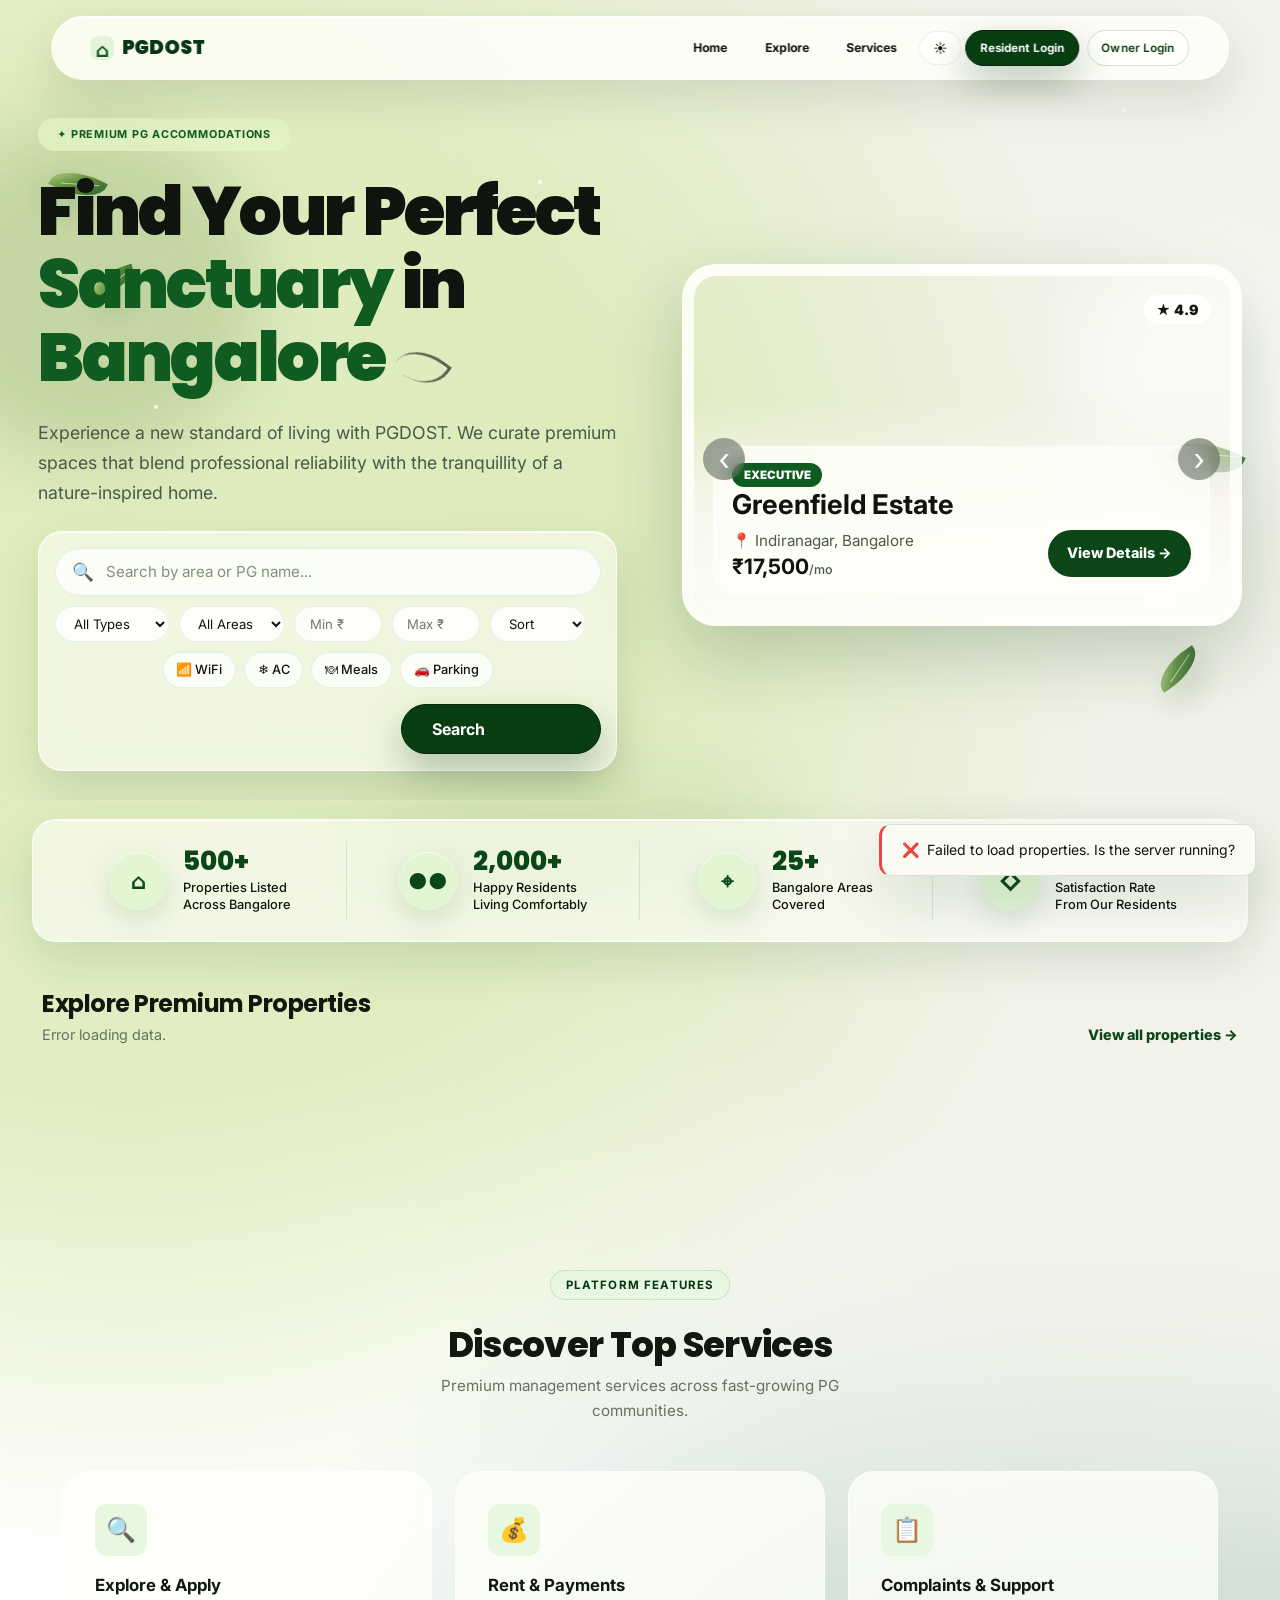
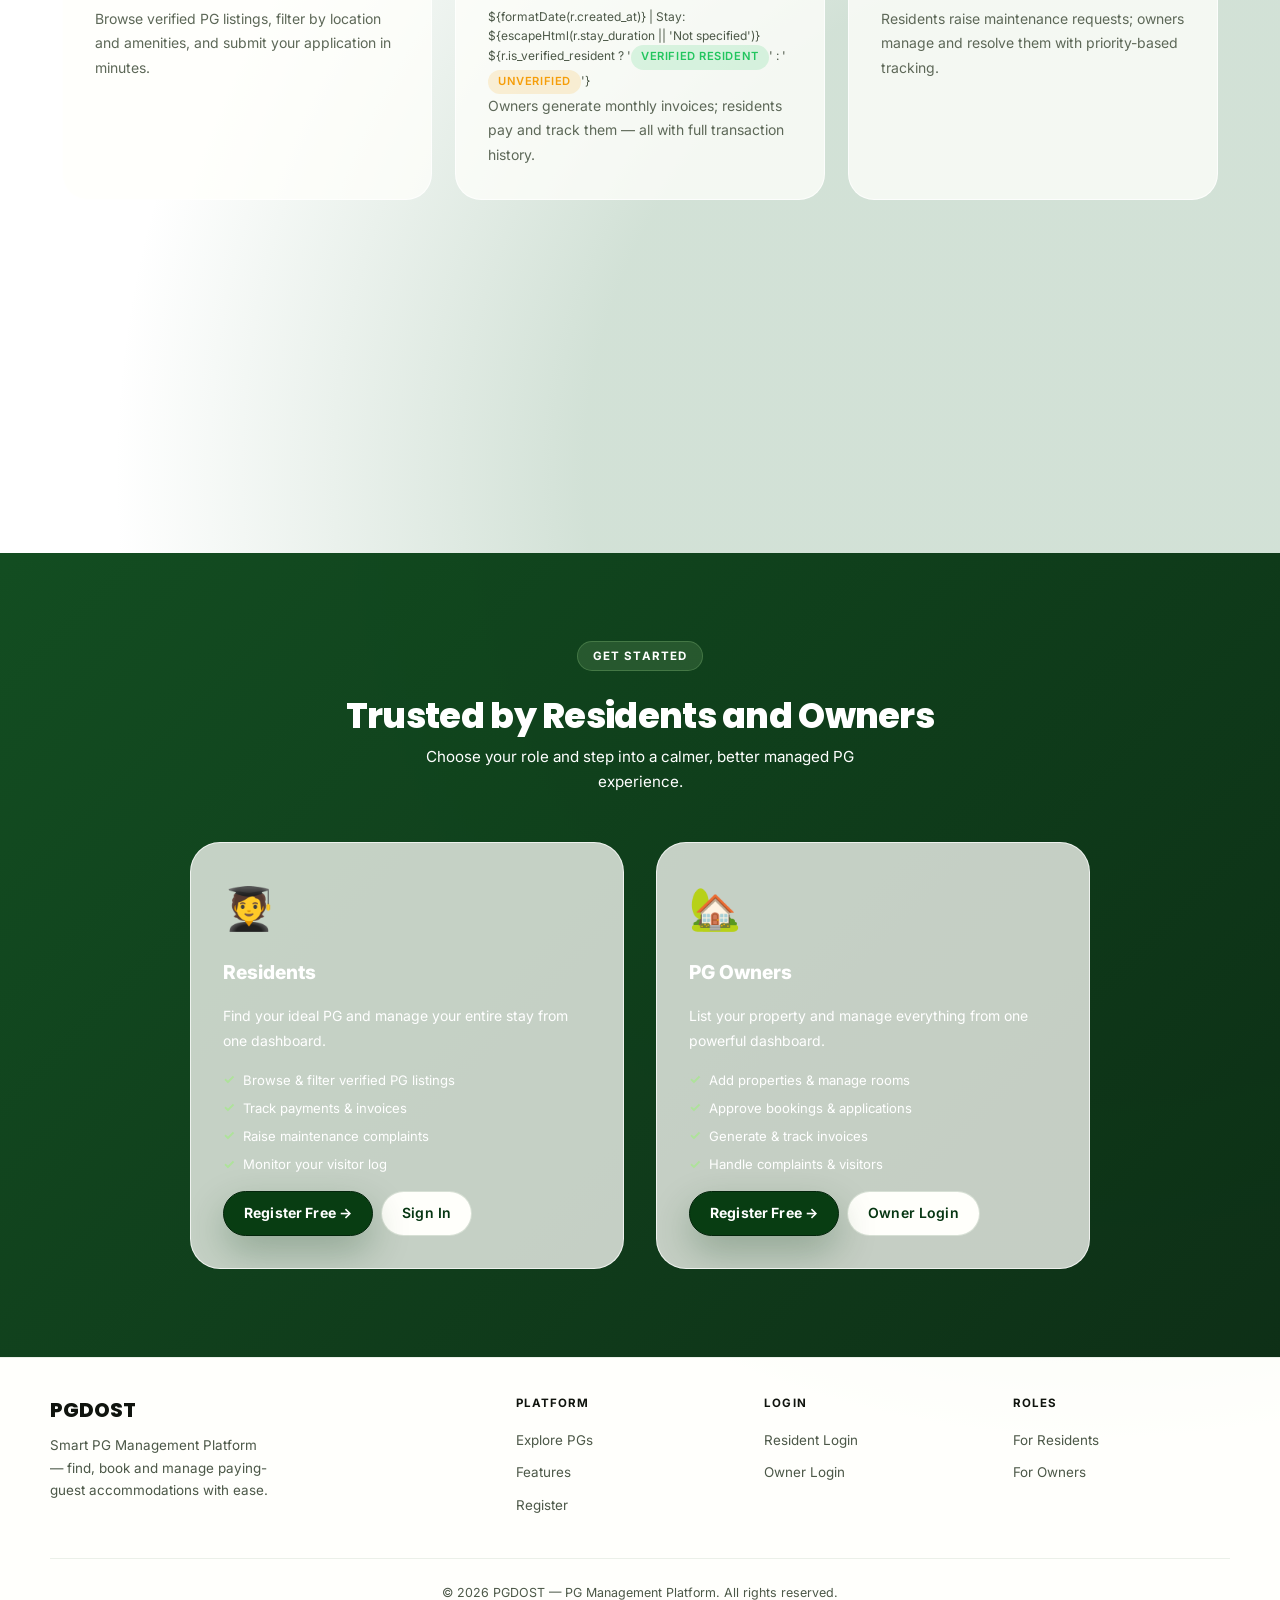
==== commit f86824a9: "feat: enhance booking application flow in landing page" ====
--- a/frontend/pages/index.html
+++ b/frontend/pages/index.html
@@ -355,6 +355,214 @@
     .nearby-card img { width: 100%; height: 140px; object-fit: cover; }
     .nearby-card-body { padding: .7rem; }
     .booking-detail-card { border: 1px solid var(--glass-border); background: var(--glass-bg-strong); border-radius: 20px; padding: 1rem; box-shadow: var(--shadow-sm); }
+    .apply-modal { max-width: min(1120px, calc(100vw - 1.25rem)) !important; width: min(1120px, calc(100vw - 1.25rem)) !important; max-height: calc(100vh - 1.4rem); position: relative; overflow: hidden; }
+    .apply-modal::before {
+      content: "";
+      position: absolute;
+      width: 420px;
+      height: 420px;
+      top: -180px;
+      right: -150px;
+      border-radius: 50%;
+      background: radial-gradient(circle at center, rgba(144, 238, 113, .28), rgba(144, 238, 113, 0));
+      pointer-events: none;
+    }
+    .apply-form-layout { display: grid; grid-template-columns: minmax(0, 1.8fr) minmax(270px, 1fr); gap: .95rem; align-items: start; }
+    .apply-form-main {
+      min-width: 0;
+      max-height: calc(100vh - 13.5rem);
+      overflow: auto;
+      padding-right: .4rem;
+      display: grid;
+      gap: .8rem;
+      scrollbar-width: thin;
+      scrollbar-color: rgba(128, 204, 90, .4) transparent;
+    }
+    .apply-form-main::-webkit-scrollbar { width: 8px; }
+    .apply-form-main::-webkit-scrollbar-thumb { background: rgba(128, 204, 90, .35); border-radius: 999px; }
+    .apply-form-section {
+      border: 1px solid var(--glass-border);
+      border-radius: 16px;
+      background: linear-gradient(130deg, rgba(255,255,255,.58), rgba(255,255,255,.32));
+      backdrop-filter: blur(14px);
+      padding: .95rem;
+      animation: fadeSlideUp .45s var(--ease) both;
+    }
+    .apply-form-section:nth-child(2) { animation-delay: .04s; }
+    .apply-form-section:nth-child(3) { animation-delay: .08s; }
+    .apply-form-section:nth-child(4) { animation-delay: .12s; }
+    .apply-form-section:nth-child(5) { animation-delay: .16s; }
+    .apply-section-head { display: flex; align-items: center; justify-content: space-between; gap: .6rem; margin-bottom: .75rem; padding-bottom: .6rem; border-bottom: 1px dashed rgba(129, 164, 105, .4); }
+    .apply-section-title { margin: 0; font-size: .95rem; letter-spacing: .01em; font-weight: 800; color: var(--clr-text); }
+    .apply-section-meta { font-size: .75rem; color: var(--clr-text-faint); text-transform: uppercase; letter-spacing: .07em; }
+    .apply-grid-two { display: grid; grid-template-columns: repeat(2, minmax(0, 1fr)); gap: .75rem; }
+    .apply-grid-three { display: grid; grid-template-columns: repeat(3, minmax(0, 1fr)); gap: .6rem; }
+    .input-icon-wrap { position: relative; }
+    .input-icon-wrap .form-input,
+    .input-icon-wrap .form-select { padding-left: 2.2rem; }
+    .booking-input-icon {
+      position: absolute;
+      left: .72rem;
+      top: 50%;
+      transform: translateY(-50%);
+      color: var(--clr-brand-600);
+      font-size: .95rem;
+      pointer-events: none;
+      opacity: .95;
+    }
+    .apply-radio-group { display: flex; gap: .55rem; flex-wrap: wrap; }
+    .apply-radio-chip {
+      border: 1px solid var(--glass-border);
+      border-radius: 999px;
+      padding: .45rem .72rem;
+      background: rgba(255,255,255,.45);
+      font-size: .8rem;
+      font-weight: 600;
+      color: var(--clr-text-muted);
+      display: inline-flex;
+      align-items: center;
+      gap: .36rem;
+      cursor: pointer;
+      transition: all .2s var(--ease);
+    }
+    .apply-radio-chip:has(input:checked),
+    .apply-room-option:has(input:checked),
+    .apply-doc-item:has(input:checked) {
+      border-color: rgba(128, 204, 90, .62);
+      background: rgba(128, 204, 90, .14);
+      color: var(--clr-brand-700);
+      box-shadow: 0 0 0 3px rgba(128, 204, 90, .14);
+    }
+    .apply-radio-chip input,
+    .apply-room-option input,
+    .apply-doc-item input { accent-color: #76c948; }
+    .apply-room-grid { display: grid; grid-template-columns: repeat(3, minmax(0, 1fr)); gap: .6rem; }
+    .apply-room-option {
+      border: 1px solid var(--glass-border);
+      border-radius: 14px;
+      background: rgba(255,255,255,.4);
+      padding: .66rem .65rem;
+      display: grid;
+      gap: .2rem;
+      cursor: pointer;
+      transition: transform .2s var(--ease), box-shadow .2s var(--ease);
+    }
+    .apply-room-option:hover { transform: translateY(-1px); }
+    .apply-room-title { font-size: .86rem; font-weight: 700; }
+    .apply-room-sub { font-size: .74rem; color: var(--clr-text-muted); }
+    .apply-doc-grid { display: grid; grid-template-columns: repeat(2, minmax(0, 1fr)); gap: .55rem; }
+    .apply-doc-item {
+      border: 1px solid var(--glass-border);
+      border-radius: 12px;
+      background: rgba(255,255,255,.42);
+      display: flex;
+      align-items: center;
+      gap: .45rem;
+      font-size: .8rem;
+      font-weight: 600;
+      padding: .5rem .58rem;
+      cursor: pointer;
+      transition: border-color .2s var(--ease), background .2s var(--ease);
+    }
+    .apply-price-card {
+      border: 1px solid rgba(135, 217, 92, .42);
+      border-radius: 18px;
+      background: linear-gradient(165deg, rgba(20, 57, 33, .9), rgba(12, 31, 21, .95));
+      color: #f3ffe8;
+      box-shadow: 0 18px 45px rgba(12, 36, 22, .32), inset 0 0 0 1px rgba(157, 231, 117, .2);
+      padding: .95rem;
+      position: sticky;
+      top: .2rem;
+    }
+    .apply-price-label { font-size: .76rem; letter-spacing: .08em; text-transform: uppercase; color: rgba(201, 255, 169, .78); }
+    .apply-price-value { font-size: 1.65rem; line-height: 1; font-weight: 900; margin: .3rem 0 .5rem; color: #d8ffbd; }
+    .apply-price-breakdown { border-top: 1px solid rgba(172, 235, 131, .32); padding-top: .55rem; display: grid; gap: .45rem; }
+    .apply-price-row { display: flex; align-items: center; justify-content: space-between; gap: .6rem; font-size: .82rem; color: rgba(228, 255, 205, .92); }
+    .apply-price-row strong { color: #fff; font-weight: 800; }
+    .apply-price-row.total { margin-top: .2rem; padding-top: .45rem; border-top: 1px dashed rgba(192, 246, 155, .4); font-size: .92rem; }
+    .apply-form-footer { margin-top: .7rem; border-top: 1px solid var(--glass-border); padding-top: .75rem; }
+    .apply-agree-wrap {
+      border: 1px dashed rgba(129, 164, 105, .45);
+      border-radius: 12px;
+      background: rgba(255,255,255,.34);
+      padding: .7rem;
+      display: flex;
+      gap: .58rem;
+      align-items: flex-start;
+      margin-bottom: .55rem;
+    }
+    .apply-agree-wrap label { font-size: .82rem; color: var(--clr-text-muted); line-height: 1.5; }
+    .apply-submit {
+      width: 100%;
+      position: relative;
+      display: inline-flex;
+      justify-content: center;
+      align-items: center;
+      gap: .5rem;
+      overflow: hidden;
+    }
+    .apply-submit-loading.hidden,
+    .apply-submit-label.hidden { display: none; }
+    .apply-submit-loading { display: inline-flex; align-items: center; gap: .4rem; }
+    .apply-field-error {
+      min-height: 1.02rem;
+      font-size: .74rem;
+      color: #b62d2d;
+      margin-top: .2rem;
+      display: block;
+    }
+    .apply-error-active .form-input,
+    .apply-error-active .form-select,
+    .apply-error-active .form-textarea,
+    .apply-error-active .apply-agree-wrap {
+      border-color: rgba(206, 84, 84, .7) !important;
+      box-shadow: 0 0 0 3px rgba(206, 84, 84, .12) !important;
+    }
+    .apply-error-active .apply-radio-group,
+    .apply-error-active .apply-room-grid,
+    .apply-error-active .apply-doc-grid {
+      border: 1px dashed rgba(206, 84, 84, .55);
+      border-radius: 12px;
+      padding: .45rem;
+      background: rgba(206, 84, 84, .04);
+    }
+    .apply-form-error { margin-bottom: .5rem; border: 1px solid rgba(206, 84, 84, .35); background: rgba(206, 84, 84, .09); color: #8b2121; border-radius: 10px; padding: .55rem .62rem; font-size: .81rem; }
+    .apply-form-error.hidden { display: none; }
+    .apply-success-panel {
+      position: absolute;
+      inset: .75rem;
+      border-radius: 18px;
+      background: rgba(6, 19, 12, .7);
+      backdrop-filter: blur(8px);
+      display: none;
+      align-items: center;
+      justify-content: center;
+      z-index: 8;
+    }
+    .apply-success-panel.open { display: flex; animation: fadeSlideUp .28s var(--ease); }
+    .apply-success-card {
+      width: min(460px, calc(100% - 1.4rem));
+      border-radius: 16px;
+      border: 1px solid rgba(152, 231, 111, .45);
+      background: linear-gradient(170deg, rgba(8, 29, 17, .95), rgba(8, 19, 13, .95));
+      padding: 1rem;
+      color: #eaffdc;
+      text-align: center;
+      box-shadow: 0 22px 50px rgba(0, 0, 0, .4);
+    }
+    .apply-success-icon {
+      width: 58px;
+      height: 58px;
+      margin: 0 auto .6rem;
+      border-radius: 50%;
+      display: grid;
+      place-items: center;
+      background: radial-gradient(circle at center, rgba(137, 233, 92, .45), rgba(137, 233, 92, .1));
+      color: #d9ffbe;
+      font-size: 1.35rem;
+      border: 1px solid rgba(160, 238, 122, .55);
+    }
+    .apply-success-card p { margin: 0; color: rgba(225, 255, 204, .88); font-size: .88rem; line-height: 1.6; }
     .booking-detail-price { font-size: 1.55rem; font-weight: 800; line-height: 1; }
     .booking-field { margin-top: .65rem; }
     .booking-field label { display: block; font-size: .76rem; letter-spacing: .05em; color: var(--clr-text-faint); text-transform: uppercase; margin-bottom: .32rem; }
@@ -382,6 +590,14 @@
     }
     @media (max-width: 768px) {
       #modal-detail .modal { width: calc(100vw - .85rem) !important; max-width: calc(100vw - .85rem) !important; padding: .75rem !important; }
+      .apply-modal { width: calc(100vw - .85rem) !important; max-width: calc(100vw - .85rem) !important; max-height: calc(100vh - .8rem); padding: .8rem !important; }
+      .apply-form-layout { grid-template-columns: 1fr; }
+      .apply-form-main { max-height: none; overflow: visible; padding-right: 0; }
+      .apply-grid-two,
+      .apply-grid-three,
+      .apply-room-grid,
+      .apply-doc-grid { grid-template-columns: 1fr; }
+      .apply-price-card { position: static; }
       .property-gallery-grid { grid-template-columns: 1fr; }
       .property-gallery-side { grid-template-columns: repeat(3, minmax(0, 1fr)); grid-template-rows: none; }
       .property-quick-strip { grid-template-columns: repeat(2, minmax(0, 1fr)); }
@@ -698,25 +914,215 @@
   </div>
   <!-- Apply Modal -->
   <div id="modal-apply" class="modal-overlay">
-    <div class="modal">
+    <div class="modal apply-modal">
       <div class="modal-header">
-        <h2 class="modal-title">Apply for this PG</h2>
-        <button class="modal-close" onclick="closeModal('modal-apply')">✕</button>
+        <h2 class="modal-title">Request Booking</h2>
+        <button class="modal-close" onclick="closeModal('modal-apply')">&#10005;</button>
       </div>
-      <form id="apply-form">
+      <form id="apply-form" novalidate>
         <input type="hidden" id="apply-property-id" />
-        <div class="flex flex-col gap-md">
-          <div class="form-group">
-            <label class="form-label">Preferred Move-In Date</label>
-            <input id="apply-movein" type="date" class="form-input" />
+        <div class="apply-form-layout">
+          <div class="apply-form-main">
+            <section class="apply-form-section">
+              <div class="apply-section-head">
+                <h3 class="apply-section-title">Contact Details</h3>
+                <span class="apply-section-meta">Section 1</span>
+              </div>
+              <div class="apply-grid-two">
+                <div class="form-group" id="wrap-apply-fullname">
+                  <label class="form-label" for="apply-fullname">Full Name</label>
+                  <div class="input-icon-wrap">
+                    <span class="booking-input-icon" aria-hidden="true">&#128100;</span>
+                    <input id="apply-fullname" type="text" class="form-input" placeholder="Enter your full name" />
+                  </div>
+                  <p id="error-apply-fullname" class="apply-field-error"></p>
+                </div>
+                <div class="form-group" id="wrap-apply-phone">
+                  <label class="form-label" for="apply-phone">Phone Number</label>
+                  <div class="input-icon-wrap">
+                    <span class="booking-input-icon" aria-hidden="true">&#128222;</span>
+                    <input id="apply-phone" type="tel" class="form-input" placeholder="10-digit phone number" />
+                  </div>
+                  <p id="error-apply-phone" class="apply-field-error"></p>
+                </div>
+                <div class="form-group" id="wrap-apply-email">
+                  <label class="form-label" for="apply-email">Email Address</label>
+                  <div class="input-icon-wrap">
+                    <span class="booking-input-icon" aria-hidden="true">&#9993;</span>
+                    <input id="apply-email" type="email" class="form-input" placeholder="you@example.com" />
+                  </div>
+                  <p id="error-apply-email" class="apply-field-error"></p>
+                </div>
+                <div class="form-group" id="wrap-apply-emergency-phone">
+                  <label class="form-label" for="apply-emergency-phone">Emergency Phone Number</label>
+                  <div class="input-icon-wrap">
+                    <span class="booking-input-icon" aria-hidden="true">&#9888;</span>
+                    <input id="apply-emergency-phone" type="tel" class="form-input" placeholder="Emergency contact number" />
+                  </div>
+                  <p id="error-apply-emergency-phone" class="apply-field-error"></p>
+                </div>
+              </div>
+            </section>
+
+            <section class="apply-form-section">
+              <div class="apply-section-head">
+                <h3 class="apply-section-title">Identity & Profile</h3>
+                <span class="apply-section-meta">Section 2</span>
+              </div>
+              <div class="form-group" id="wrap-apply-gender">
+                <label class="form-label">Gender</label>
+                <div class="apply-radio-group">
+                  <label class="apply-radio-chip"><input type="radio" name="apply-gender" value="male" /> Male</label>
+                  <label class="apply-radio-chip"><input type="radio" name="apply-gender" value="female" /> Female</label>
+                  <label class="apply-radio-chip"><input type="radio" name="apply-gender" value="other" /> Other</label>
+                </div>
+                <p id="error-apply-gender" class="apply-field-error"></p>
+              </div>
+              <div class="apply-grid-two">
+                <div class="form-group" id="wrap-apply-occupation">
+                  <label class="form-label" for="apply-occupation">Occupation</label>
+                  <div class="input-icon-wrap">
+                    <span class="booking-input-icon" aria-hidden="true">&#128188;</span>
+                    <select id="apply-occupation" class="form-select">
+                      <option value="">Select occupation</option>
+                      <option value="student">Student</option>
+                      <option value="working-professional">Working Professional</option>
+                      <option value="self-employed">Self Employed</option>
+                      <option value="entrepreneur">Entrepreneur</option>
+                      <option value="intern">Intern</option>
+                      <option value="other">Other</option>
+                    </select>
+                  </div>
+                  <p id="error-apply-occupation" class="apply-field-error"></p>
+                </div>
+                <div class="form-group" id="wrap-apply-occupants">
+                  <label class="form-label" for="apply-occupants">Number of Occupants</label>
+                  <div class="input-icon-wrap">
+                    <span class="booking-input-icon" aria-hidden="true">&#128101;</span>
+                    <select id="apply-occupants" class="form-select">
+                      <option value="">Select occupants</option>
+                      <option value="1">1 Occupant</option>
+                      <option value="2">2 Occupants</option>
+                      <option value="3">3 Occupants</option>
+                      <option value="4">4 Occupants</option>
+                    </select>
+                  </div>
+                  <p id="error-apply-occupants" class="apply-field-error"></p>
+                </div>
+              </div>
+            </section>
+
+            <section class="apply-form-section">
+              <div class="apply-section-head">
+                <h3 class="apply-section-title">Stay Preferences</h3>
+                <span class="apply-section-meta">Section 3</span>
+              </div>
+              <div class="apply-grid-two">
+                <div class="form-group" id="wrap-apply-movein">
+                  <label class="form-label" for="apply-movein">Preferred Move-in Date</label>
+                  <div class="input-icon-wrap">
+                    <span class="booking-input-icon" aria-hidden="true">&#128197;</span>
+                    <input id="apply-movein" type="date" class="form-input" />
+                  </div>
+                  <p id="error-apply-movein" class="apply-field-error"></p>
+                </div>
+                <div class="form-group" id="wrap-apply-duration">
+                  <label class="form-label" for="apply-duration">Duration of Stay</label>
+                  <div class="input-icon-wrap">
+                    <span class="booking-input-icon" aria-hidden="true">&#9201;</span>
+                    <select id="apply-duration" class="form-select">
+                      <option value="">Select duration</option>
+                      <option value="1">1 Month</option>
+                      <option value="3">3 Months</option>
+                      <option value="6">6 Months</option>
+                      <option value="9">9 Months</option>
+                      <option value="12">12 Months</option>
+                    </select>
+                  </div>
+                  <p id="error-apply-duration" class="apply-field-error"></p>
+                </div>
+              </div>
+              <div class="form-group" id="wrap-apply-room-type">
+                <label class="form-label">Room Type</label>
+                <div class="apply-room-grid">
+                  <label class="apply-room-option">
+                    <input type="radio" name="apply-room-type" value="single" />
+                    <span class="apply-room-title">Single</span>
+                    <span class="apply-room-sub">Private space</span>
+                  </label>
+                  <label class="apply-room-option">
+                    <input type="radio" name="apply-room-type" value="double" />
+                    <span class="apply-room-title">Double</span>
+                    <span class="apply-room-sub">Shared by two</span>
+                  </label>
+                  <label class="apply-room-option">
+                    <input type="radio" name="apply-room-type" value="triple" />
+                    <span class="apply-room-title">Triple</span>
+                    <span class="apply-room-sub">Budget friendly</span>
+                  </label>
+                </div>
+                <p id="error-apply-room-type" class="apply-field-error"></p>
+              </div>
+            </section>
+
+            <section class="apply-form-section">
+              <div class="apply-section-head">
+                <h3 class="apply-section-title">Documents & Notes</h3>
+                <span class="apply-section-meta">Section 4</span>
+              </div>
+              <div class="form-group" id="wrap-apply-documents">
+                <label class="form-label">Required Documents</label>
+                <div class="apply-doc-grid">
+                  <label class="apply-doc-item"><input type="checkbox" value="Government ID" name="apply-doc" /> Government ID</label>
+                  <label class="apply-doc-item"><input type="checkbox" value="Address Proof" name="apply-doc" /> Address Proof</label>
+                  <label class="apply-doc-item"><input type="checkbox" value="Passport Photo" name="apply-doc" /> Passport Photo</label>
+                  <label class="apply-doc-item"><input type="checkbox" value="Occupation Proof" name="apply-doc" /> Occupation Proof</label>
+                </div>
+                <p id="error-apply-documents" class="apply-field-error"></p>
+              </div>
+              <div class="form-group" id="wrap-apply-message">
+                <label class="form-label" for="apply-message">Message to Owner</label>
+                <textarea id="apply-message" class="form-textarea" placeholder="Share your routine, expectations, and anything the owner should know..."></textarea>
+                <p id="error-apply-message" class="apply-field-error"></p>
+              </div>
+            </section>
           </div>
-          <div class="form-group">
-            <label class="form-label">Message to Owner (optional)</label>
-            <textarea id="apply-message" class="form-textarea" placeholder="Introduce yourself..."></textarea>
+          <aside class="apply-price-card">
+            <span class="apply-price-label">Pricing Summary</span>
+            <div class="apply-price-value" id="apply-price-monthly">INR 0/mo</div>
+            <div class="apply-price-breakdown">
+              <div class="apply-price-row"><span>Room Type</span><strong id="apply-price-room">-</strong></div>
+              <div class="apply-price-row"><span>Monthly Rent</span><strong id="apply-price-rent">INR 0</strong></div>
+              <div class="apply-price-row"><span>Security Deposit</span><strong id="apply-price-deposit">INR 0</strong></div>
+              <div class="apply-price-row"><span>Maintenance + Food</span><strong id="apply-price-addons">INR 0</strong></div>
+              <div class="apply-price-row total"><span>Estimated Total</span><strong id="apply-price-total">INR 0</strong></div>
+            </div>
+          </aside>
+        </div>
+        <div class="apply-form-footer">
+          <div id="error-apply-form" class="apply-form-error hidden"></div>
+          <div id="wrap-apply-agreement" class="apply-agree-wrap">
+            <input id="apply-agreement" type="checkbox" />
+            <label for="apply-agreement">I confirm the details provided are accurate and I agree to PG rules, verification checks, and booking terms.</label>
           </div>
-          <button type="submit" class="btn btn-primary btn-lg w-full">Submit Application</button>
+          <p id="error-apply-agreement" class="apply-field-error"></p>
+          <button id="apply-submit-btn" type="submit" class="btn btn-primary btn-lg apply-submit" disabled>
+            <span id="apply-submit-label" class="apply-submit-label">Request Booking</span>
+            <span id="apply-submit-loading" class="apply-submit-loading hidden">
+              <span class="spinner" style="width:16px;height:16px;border-width:2px;"></span>
+              Submitting Request...
+            </span>
+          </button>
         </div>
       </form>
+      <div id="apply-success-panel" class="apply-success-panel">
+        <div class="apply-success-card">
+          <div class="apply-success-icon">&#10003;</div>
+          <h3 style="margin:0 0 .35rem;">Request Submitted</h3>
+          <p id="apply-success-text">Your booking request has been sent to the owner. You will receive updates in your dashboard.</p>
+          <button type="button" class="btn btn-primary btn-sm" style="margin-top:.85rem;" onclick="closeApplySuccessPanel(); closeModal('modal-apply');">Done</button>
+        </div>
+      </div>
     </div>
   </div>
   <!-- Inquiry Modal -->
@@ -1240,8 +1646,16 @@
     function bookCurrentSelection() {
       if (!detailState.property) return;
       const selected = detailState.priceBreakdown || computePriceBreakdown(detailState.property, detailState.bookingSelection.roomType, detailState.bookingSelection.duration);
-      document.getElementById('apply-movein').value = detailState.bookingSelection.moveIn || '';
-      document.getElementById('apply-message').value = `Interested in ${getRoomTypeMeta(detailState.bookingSelection.roomType).label} room for ${detailState.bookingSelection.duration} month(s). Estimated total: ${formatCurrency(selected.total)}.`;
+      const moveIn = document.getElementById('apply-movein');
+      const duration = document.getElementById('apply-duration');
+      const message = document.getElementById('apply-message');
+      const room = document.querySelector(`input[name="apply-room-type"][value="${detailState.bookingSelection.roomType}"]`);
+      if (moveIn) moveIn.value = detailState.bookingSelection.moveIn || '';
+      if (duration) duration.value = String(detailState.bookingSelection.duration || 6);
+      if (room) room.checked = true;
+      if (message) {
+        message.value = `Interested in ${getRoomTypeMeta(detailState.bookingSelection.roomType).label} room for ${detailState.bookingSelection.duration} month(s). Estimated total: ${formatCurrency(selected.total)}.`;
+      }
       openApply(detailState.property.id);
     }
     function openVisitModal(propertyId) {
@@ -1632,30 +2046,257 @@
         Toast.error('Could not load property details.');
       }
     }
+    function closeApplySuccessPanel() {
+      document.getElementById('apply-success-panel')?.classList.remove('open');
+    }
+    function showApplySuccessPanel(propertyName) {
+      const text = document.getElementById('apply-success-text');
+      if (text) {
+        text.textContent = `Your booking request for ${propertyName || 'this property'} has been sent successfully. Track status updates in your resident dashboard.`;
+      }
+      document.getElementById('apply-success-panel')?.classList.add('open');
+    }
+    function sanitizePhone(value) {
+      return String(value || '').replace(/\D/g, '');
+    }
+    function getCheckedValue(name) {
+      return document.querySelector(`input[name="${name}"]:checked`)?.value || '';
+    }
+    function getSelectedDocuments() {
+      return [...document.querySelectorAll('input[name="apply-doc"]:checked')].map((el) => el.value);
+    }
+    function setApplyFieldError(fieldId, message) {
+      const errorEl = document.getElementById(`error-${fieldId}`);
+      const wrapEl = document.getElementById(`wrap-${fieldId}`);
+      if (errorEl) errorEl.textContent = message || '';
+      if (wrapEl) wrapEl.classList.toggle('apply-error-active', !!message);
+    }
+    function clearApplyErrors() {
+      document.querySelectorAll('#modal-apply .apply-field-error').forEach((el) => { el.textContent = ''; });
+      document.querySelectorAll('#modal-apply .apply-error-active').forEach((el) => el.classList.remove('apply-error-active'));
+      const formErr = document.getElementById('error-apply-form');
+      if (formErr) {
+        formErr.textContent = '';
+        formErr.classList.add('hidden');
+      }
+    }
+    function setApplyLoading(isLoading) {
+      const submitBtn = document.getElementById('apply-submit-btn');
+      const submitLabel = document.getElementById('apply-submit-label');
+      const submitLoading = document.getElementById('apply-submit-loading');
+      const agreed = !!document.getElementById('apply-agreement')?.checked;
+      if (!submitBtn) return;
+      submitBtn.dataset.loading = isLoading ? '1' : '0';
+      submitBtn.disabled = isLoading || !agreed;
+      submitLabel?.classList.toggle('hidden', isLoading);
+      submitLoading?.classList.toggle('hidden', !isLoading);
+    }
+    function updateApplySubmitState() {
+      const submitBtn = document.getElementById('apply-submit-btn');
+      const agreed = !!document.getElementById('apply-agreement')?.checked;
+      if (!submitBtn) return;
+      const loading = submitBtn.dataset.loading === '1';
+      submitBtn.disabled = loading || !agreed;
+    }
+    function updateApplyPricingSummary() {
+      const roomType = getCheckedValue('apply-room-type') || detailState.bookingSelection.roomType || 'single';
+      const durationValue = Number(document.getElementById('apply-duration')?.value || detailState.bookingSelection.duration || 1);
+      const property = detailState.property;
+      const priceMonthly = document.getElementById('apply-price-monthly');
+      const priceRoom = document.getElementById('apply-price-room');
+      const priceRent = document.getElementById('apply-price-rent');
+      const priceDeposit = document.getElementById('apply-price-deposit');
+      const priceAddons = document.getElementById('apply-price-addons');
+      const priceTotal = document.getElementById('apply-price-total');
+      if (!priceMonthly || !priceRoom || !priceRent || !priceDeposit || !priceAddons || !priceTotal) return;
+      if (!property) {
+        priceRoom.textContent = getRoomTypeMeta(roomType).label;
+        return;
+      }
+      const breakdown = computePriceBreakdown(property, roomType, durationValue);
+      detailState.priceBreakdown = breakdown;
+      detailState.bookingSelection.roomType = roomType;
+      detailState.bookingSelection.duration = durationValue;
+      detailState.bookingSelection.moveIn = document.getElementById('apply-movein')?.value || detailState.bookingSelection.moveIn;
+      priceMonthly.textContent = `${formatCurrency(breakdown.monthly)}/mo`;
+      priceRoom.textContent = `${getRoomTypeMeta(roomType).label} x ${durationValue} month${durationValue > 1 ? 's' : ''}`;
+      priceRent.textContent = formatCurrency(breakdown.monthly);
+      priceDeposit.textContent = formatCurrency(breakdown.deposit);
+      priceAddons.textContent = formatCurrency(breakdown.maintenance + breakdown.foodCharges);
+      priceTotal.textContent = formatCurrency(breakdown.total);
+    }
+    function validateApplyForm() {
+      clearApplyErrors();
+      let valid = true;
+      const fullName = document.getElementById('apply-fullname')?.value.trim() || '';
+      const phone = sanitizePhone(document.getElementById('apply-phone')?.value);
+      const email = document.getElementById('apply-email')?.value.trim() || '';
+      const emergencyPhone = sanitizePhone(document.getElementById('apply-emergency-phone')?.value);
+      const gender = getCheckedValue('apply-gender');
+      const occupation = document.getElementById('apply-occupation')?.value || '';
+      const occupants = Number(document.getElementById('apply-occupants')?.value || 0);
+      const moveInDate = document.getElementById('apply-movein')?.value || '';
+      const duration = Number(document.getElementById('apply-duration')?.value || 0);
+      const roomType = getCheckedValue('apply-room-type');
+      const documents = getSelectedDocuments();
+      const message = document.getElementById('apply-message')?.value.trim() || '';
+      const agreed = !!document.getElementById('apply-agreement')?.checked;
+      const today = new Date().toISOString().split('T')[0];
+      const emailRegex = /^[^\s@]+@[^\s@]+\.[^\s@]+$/;
+
+      if (fullName.length < 2) { setApplyFieldError('apply-fullname', 'Please enter your full name.'); valid = false; }
+      if (phone.length !== 10) { setApplyFieldError('apply-phone', 'Enter a valid 10-digit phone number.'); valid = false; }
+      if (!emailRegex.test(email)) { setApplyFieldError('apply-email', 'Please enter a valid email address.'); valid = false; }
+      if (!gender) { setApplyFieldError('apply-gender', 'Please select your gender.'); valid = false; }
+      if (!occupation) { setApplyFieldError('apply-occupation', 'Please choose your occupation.'); valid = false; }
+      if (occupants < 1) { setApplyFieldError('apply-occupants', 'Please choose number of occupants.'); valid = false; }
+      if (!moveInDate) { setApplyFieldError('apply-movein', 'Please select your move-in date.'); valid = false; }
+      if (moveInDate && moveInDate < today) { setApplyFieldError('apply-movein', 'Move-in date cannot be in the past.'); valid = false; }
+      if (!duration) { setApplyFieldError('apply-duration', 'Please select duration of stay.'); valid = false; }
+      if (!roomType) { setApplyFieldError('apply-room-type', 'Please choose a room type.'); valid = false; }
+      if (emergencyPhone.length !== 10) { setApplyFieldError('apply-emergency-phone', 'Enter a valid 10-digit emergency number.'); valid = false; }
+      if (!documents.length) { setApplyFieldError('apply-documents', 'Select at least one document you can provide.'); valid = false; }
+      if (message.length > 700) { setApplyFieldError('apply-message', 'Message is too long. Keep it under 700 characters.'); valid = false; }
+      if (!agreed) { setApplyFieldError('apply-agreement', 'You must agree to continue.'); valid = false; }
+
+      return {
+        valid,
+        values: {
+          fullName, phone, email, emergencyPhone, gender, occupation, occupants, moveInDate,
+          duration, roomType, documents, message,
+        },
+      };
+    }
+    async function fillApplyProfileDefaults() {
+      if (!Auth.isLoggedIn()) return;
+      const user = Auth.getUser() || {};
+      const fullNameEl = document.getElementById('apply-fullname');
+      const phoneEl = document.getElementById('apply-phone');
+      const emailEl = document.getElementById('apply-email');
+      if (fullNameEl && !fullNameEl.value.trim()) {
+        fullNameEl.value = [user.first_name, user.last_name].filter(Boolean).join(' ').trim() || user.username || '';
+      }
+      if (phoneEl && !phoneEl.value.trim() && user.phone_number) phoneEl.value = user.phone_number;
+      if (emailEl && !emailEl.value.trim() && user.email) emailEl.value = user.email;
+      try {
+        const profile = await api.get('/auth/profile/');
+        if (fullNameEl && !fullNameEl.value.trim()) {
+          fullNameEl.value = [profile.first_name, profile.last_name].filter(Boolean).join(' ').trim() || user.username || '';
+        }
+        if (phoneEl && !phoneEl.value.trim() && profile.phone_number) phoneEl.value = profile.phone_number;
+        if (emailEl && !emailEl.value.trim() && profile.email) emailEl.value = profile.email;
+      } catch {}
+    }
+    function initApplyFormInteractions() {
+      if (window.__applyFormReady) return;
+      const form = document.getElementById('apply-form');
+      if (!form) return;
+      window.__applyFormReady = true;
+      document.getElementById('apply-agreement')?.addEventListener('change', () => {
+        setApplyFieldError('apply-agreement', '');
+        updateApplySubmitState();
+      });
+      document.getElementById('apply-duration')?.addEventListener('change', () => {
+        setApplyFieldError('apply-duration', '');
+        updateApplyPricingSummary();
+      });
+      document.getElementById('apply-movein')?.addEventListener('change', (event) => {
+        detailState.bookingSelection.moveIn = event.target.value;
+        setApplyFieldError('apply-movein', '');
+      });
+      document.querySelectorAll('input[name="apply-room-type"]').forEach((el) => {
+        el.addEventListener('change', () => {
+          setApplyFieldError('apply-room-type', '');
+          updateApplyPricingSummary();
+        });
+      });
+      document.querySelectorAll('input[name="apply-gender"]').forEach((el) => {
+        el.addEventListener('change', () => setApplyFieldError('apply-gender', ''));
+      });
+      document.querySelectorAll('input[name="apply-doc"]').forEach((el) => {
+        el.addEventListener('change', () => setApplyFieldError('apply-documents', ''));
+      });
+      ['apply-fullname', 'apply-phone', 'apply-email', 'apply-emergency-phone', 'apply-occupation', 'apply-occupants', 'apply-message'].forEach((id) => {
+        document.getElementById(id)?.addEventListener('input', () => setApplyFieldError(id, ''));
+      });
+      form.addEventListener('submit', async (e) => {
+        e.preventDefault();
+        const result = validateApplyForm();
+        if (!result.valid) {
+          Toast.warning('Please fix the highlighted fields before submitting.');
+          return;
+        }
+        setApplyLoading(true);
+        const values = result.values;
+        try {
+          const propertyId = parseInt(document.getElementById('apply-property-id').value, 10);
+          const price = detailState.priceBreakdown || computePriceBreakdown(detailState.property, values.roomType, values.duration);
+          const lines = [
+            'Resident Booking Request',
+            `Name: ${values.fullName}`,
+            `Phone: ${values.phone}`,
+            `Email: ${values.email}`,
+            `Gender: ${values.gender}`,
+            `Occupation: ${values.occupation}`,
+            `Preferred Move-in Date: ${values.moveInDate}`,
+            `Duration: ${values.duration} month(s)`,
+            `Occupants: ${values.occupants}`,
+            `Room Type: ${getRoomTypeMeta(values.roomType).label}`,
+            `Emergency Phone: ${values.emergencyPhone}`,
+            `Documents Ready: ${values.documents.join(', ')}`,
+            'Agreement: Accepted',
+            `Estimated Total: ${formatCurrency(price.total)} (${formatCurrency(price.monthly)} per month)`,
+          ];
+          if (values.message) {
+            lines.push('', 'Message to Owner:', values.message);
+          }
+          await api.post('/bookings/apply/', {
+            property: propertyId,
+            move_in_date: values.moveInDate || null,
+            message: lines.join('\n'),
+          });
+          e.target.reset();
+          closeApplySuccessPanel();
+          showApplySuccessPanel(detailState.property?.name || 'this property');
+          updateApplyPricingSummary();
+          updateApplySubmitState();
+          Toast.success('Booking request submitted successfully.');
+        } catch (err) {
+          const formErr = document.getElementById('error-apply-form');
+          if (formErr) {
+            formErr.textContent = err.message || 'Failed to submit booking request.';
+            formErr.classList.remove('hidden');
+          }
+          Toast.error(err.message || 'Failed to submit booking request.');
+        } finally {
+          setApplyLoading(false);
+        }
+      });
+    }
     function openApply(propertyId) {
+      initApplyFormInteractions();
       document.getElementById('apply-property-id').value = propertyId;
+      const today = new Date().toISOString().split('T')[0];
+      const moveIn = document.getElementById('apply-movein');
+      const duration = document.getElementById('apply-duration');
+      const roomType = detailState.bookingSelection.roomType || 'single';
+      closeApplySuccessPanel();
+      clearApplyErrors();
+      if (moveIn) {
+        moveIn.min = today;
+        if (!moveIn.value) moveIn.value = detailState.bookingSelection.moveIn || today;
+      }
+      if (duration) {
+        duration.value = String(detailState.bookingSelection.duration || 6);
+      }
+      const roomRadio = document.querySelector(`input[name="apply-room-type"][value="${roomType}"]`) || document.querySelector('input[name="apply-room-type"][value="single"]');
+      if (roomRadio) roomRadio.checked = true;
+      updateApplyPricingSummary();
+      updateApplySubmitState();
+      fillApplyProfileDefaults().catch(() => {});
       closeModal('modal-detail');
       openModal('modal-apply');
     }
-    document.getElementById('apply-form').addEventListener('submit', async (e) => {
-      e.preventDefault();
-      const btn = e.target.querySelector('button[type=submit]');
-      btn.disabled = true; btn.textContent = 'Submitting…';
-      try {
-        await api.post('/bookings/apply/', {
-          property: parseInt(document.getElementById('apply-property-id').value),
-          move_in_date: document.getElementById('apply-movein').value || null,
-          message: document.getElementById('apply-message').value,
-        });
-        closeModal('modal-apply');
-        Toast.success('Application submitted! Check your dashboard for status updates.');
-        e.target.reset();
-      } catch (err) {
-        Toast.error(err.message || 'Failed to submit application.');
-      } finally {
-        btn.disabled = false; btn.textContent = 'Submit Application';
-      }
-    });
     document.getElementById('btn-search').addEventListener('click', applyFilters);
     document.getElementById('search-input').addEventListener('keyup', (e) => { if (e.key === 'Enter') applyFilters(); });
     document.getElementById('btn-see-more')?.addEventListener('click', () => {
@@ -1818,6 +2459,6 @@
       });
     }, { threshold: 0.1, rootMargin: '0px 0px -40px 0px' });
     document.querySelectorAll('.reveal').forEach(el => revealObserver.observe(el));
-  </script>
+</script>
 </body>
 </html>
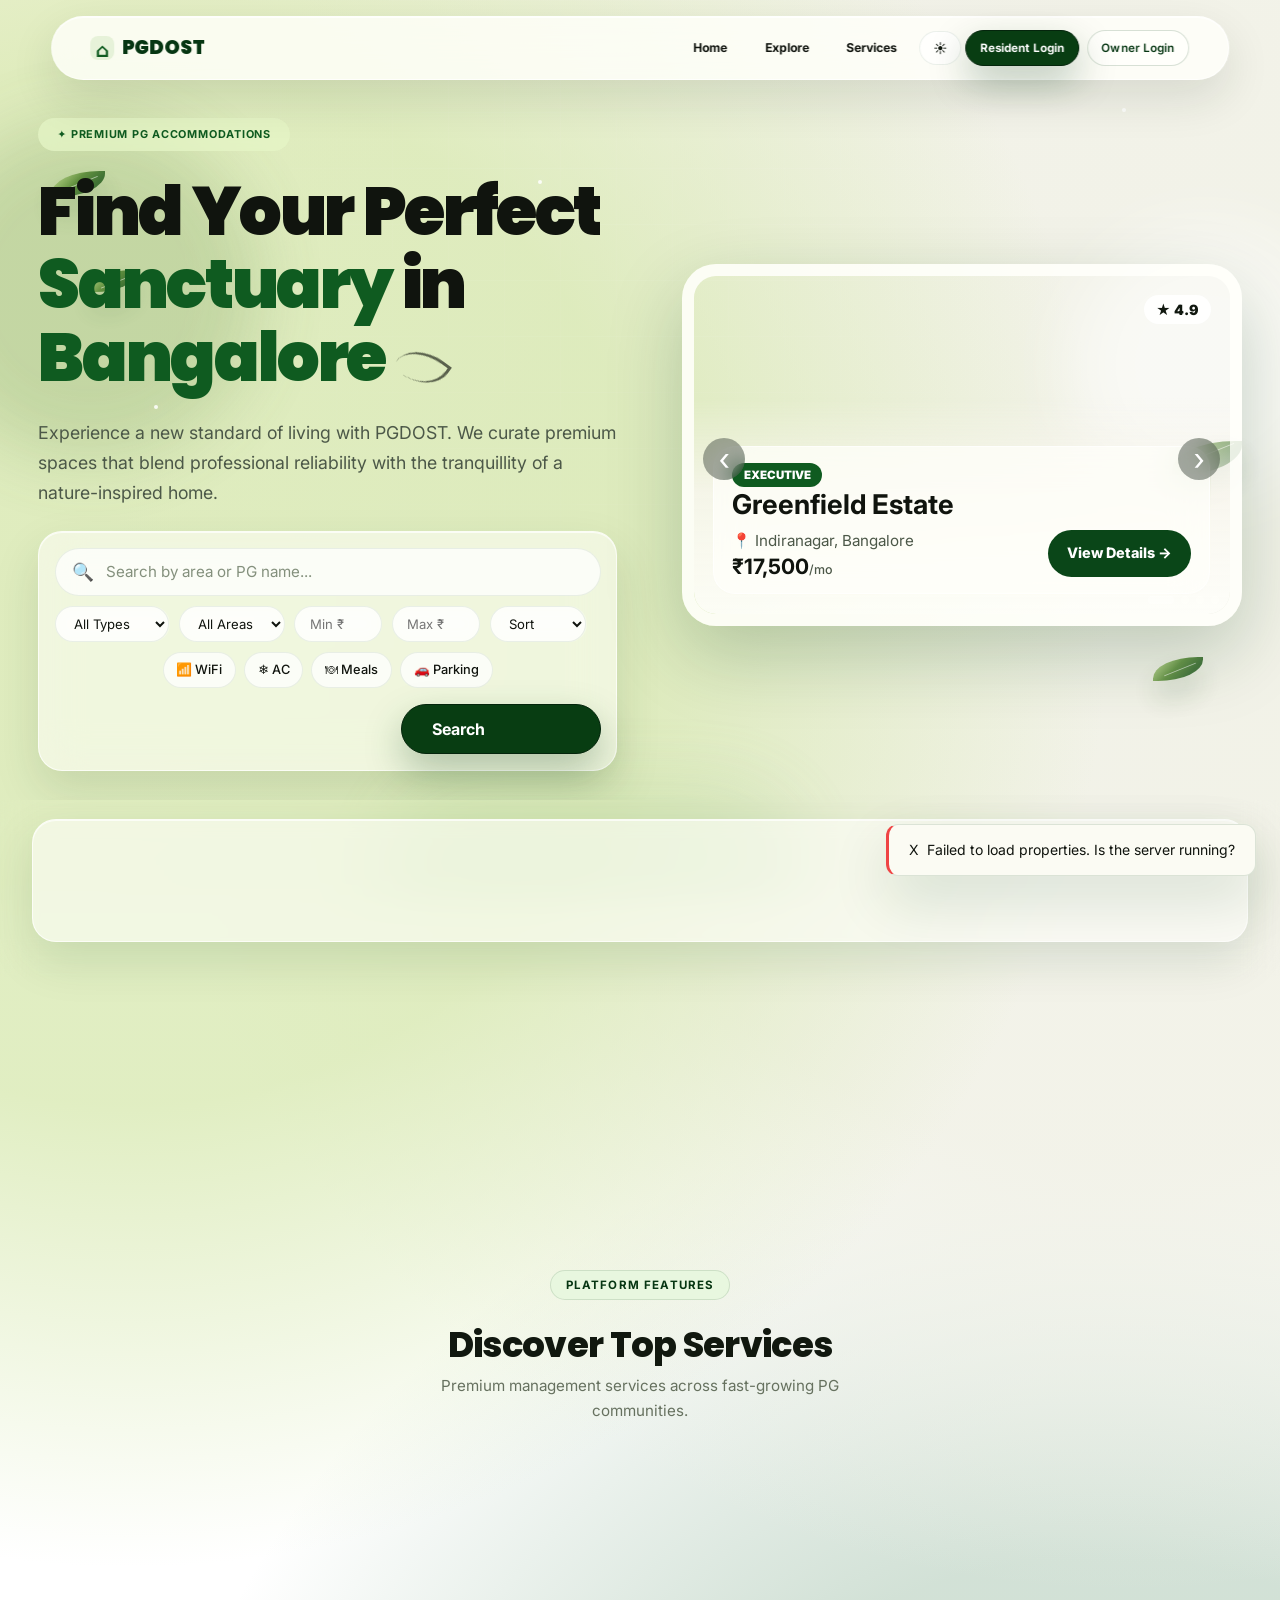
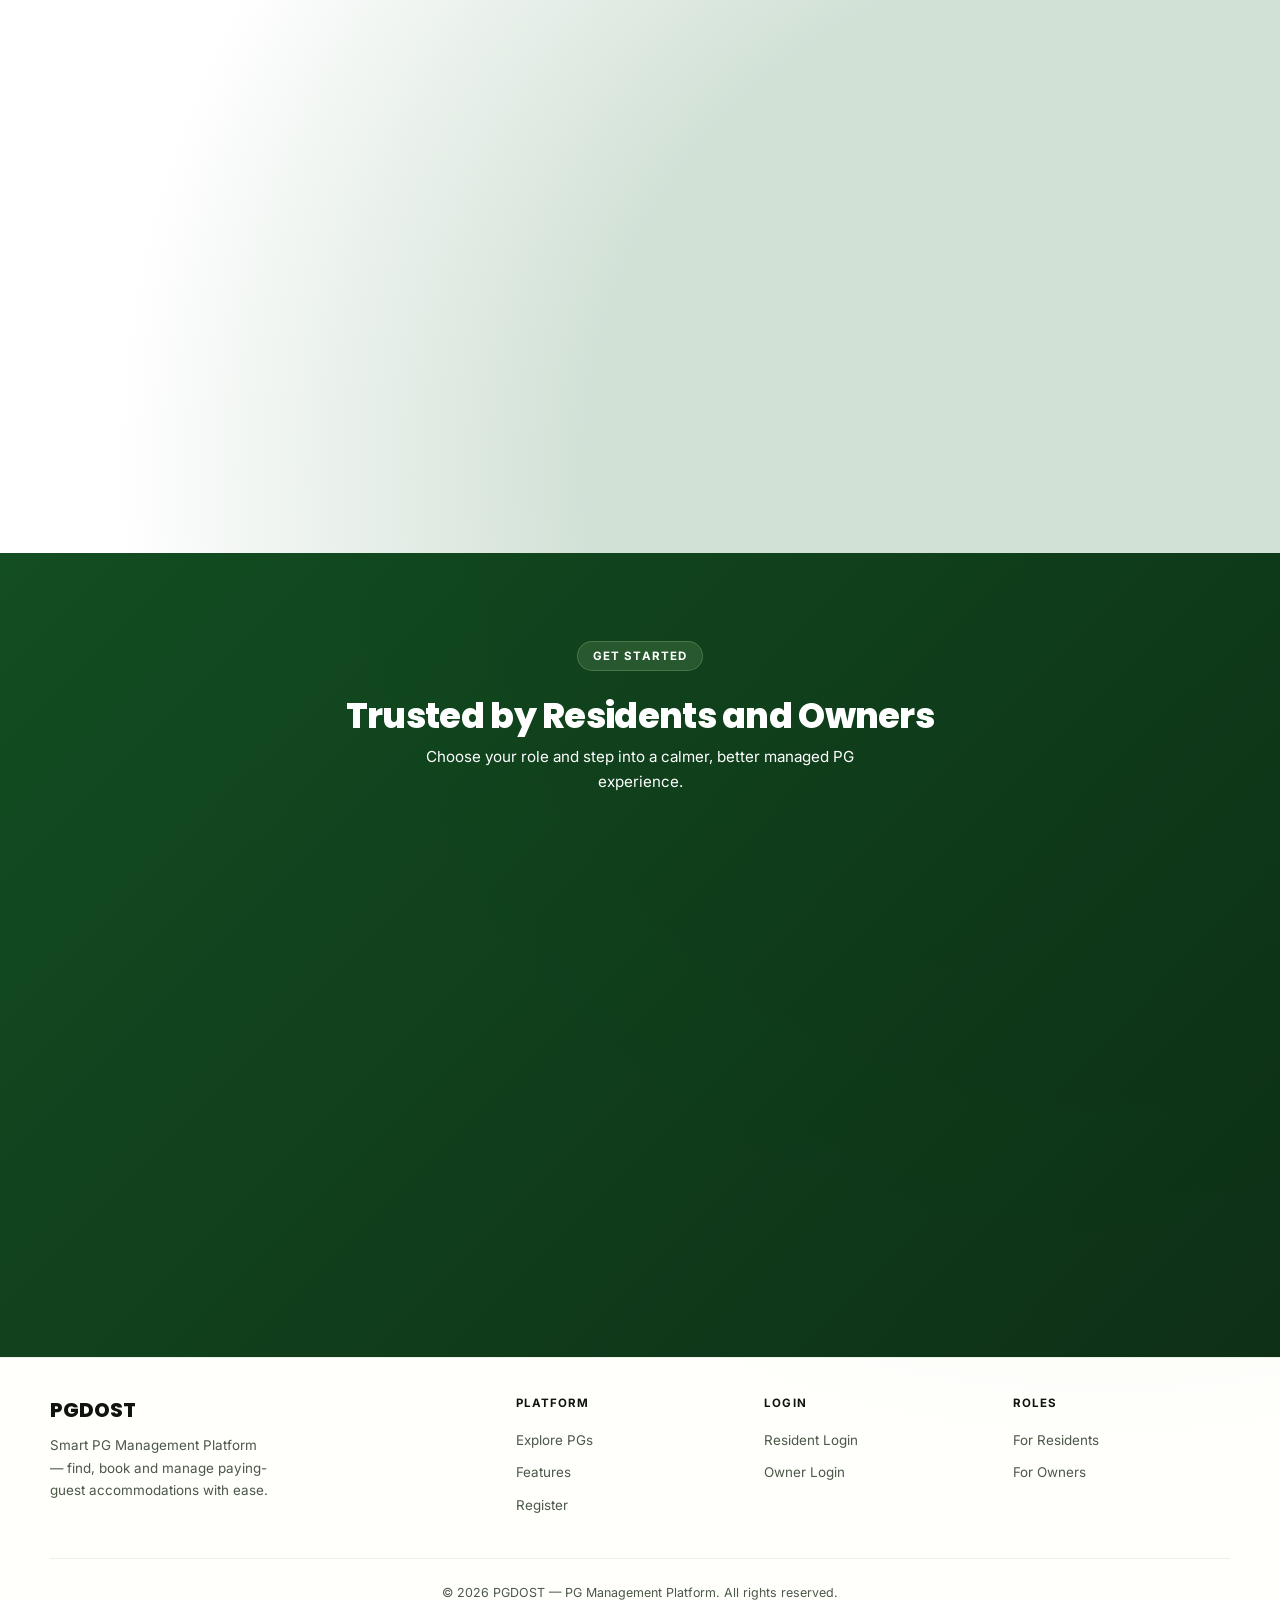
==== commit f5750b8f: "feat: apply latest backend and frontend updates" ====
--- a/frontend/pages/index.html
+++ b/frontend/pages/index.html
@@ -6,6 +6,9 @@
   <title>PGDOST — PG Management Platform</title>
   <meta name="description" content="PGDOST is a smart PG management platform. Browse verified PG and hostel accommodations. Search by city, price, and amenities." />
   <link rel="stylesheet" href="../css/style.css" />
+  <link rel="stylesheet" href="../css/theme-dark.css" />
+<link rel="stylesheet" href="../css/cinematic.css" />
+
   <link rel="preconnect" href="https://fonts.googleapis.com" />
   <link href="https://fonts.googleapis.com/css2?family=Poppins:wght@400;500;600;700;800;900&display=swap" rel="stylesheet" />
   <script>
@@ -355,7 +358,16 @@
     .nearby-card img { width: 100%; height: 140px; object-fit: cover; }
     .nearby-card-body { padding: .7rem; }
     .booking-detail-card { border: 1px solid var(--glass-border); background: var(--glass-bg-strong); border-radius: 20px; padding: 1rem; box-shadow: var(--shadow-sm); }
-    .apply-modal { max-width: min(1120px, calc(100vw - 1.25rem)) !important; width: min(1120px, calc(100vw - 1.25rem)) !important; max-height: calc(100vh - 1.4rem); position: relative; overflow: hidden; }
+    .apply-modal {
+      max-width: min(1120px, calc(100vw - 1.25rem)) !important;
+      width: min(1120px, calc(100vw - 1.25rem)) !important;
+      max-height: calc(100vh - 1.4rem);
+      position: relative;
+      overflow: hidden;
+      display: flex;
+      flex-direction: column;
+    }
+    #apply-form { display: flex; flex-direction: column; min-height: 0; flex: 1; }
     .apply-modal::before {
       content: "";
       position: absolute;
@@ -367,10 +379,19 @@
       background: radial-gradient(circle at center, rgba(144, 238, 113, .28), rgba(144, 238, 113, 0));
       pointer-events: none;
     }
-    .apply-form-layout { display: grid; grid-template-columns: minmax(0, 1.8fr) minmax(270px, 1fr); gap: .95rem; align-items: start; }
+    .apply-form-layout {
+      display: grid;
+      grid-template-columns: minmax(0, 1.8fr) minmax(270px, 1fr);
+      gap: .95rem;
+      align-items: start;
+      min-height: 0;
+      max-height: calc(100vh - 17.8rem);
+      overflow: hidden;
+    }
     .apply-form-main {
       min-width: 0;
-      max-height: calc(100vh - 13.5rem);
+      max-height: none;
+      height: 100%;
       overflow: auto;
       padding-right: .4rem;
       display: grid;
@@ -436,6 +457,49 @@
     .apply-radio-chip input,
     .apply-room-option input,
     .apply-doc-item input { accent-color: #76c948; }
+    .apply-upload-grid { display: grid; grid-template-columns: repeat(2, minmax(0, 1fr)); gap: .55rem; }
+    .apply-upload-slot {
+      position: relative;
+      border: 1px dashed var(--glass-border);
+      border-radius: 12px;
+      background: rgba(255,255,255,.42);
+      padding: .62rem .58rem;
+      display: grid;
+      gap: .28rem;
+      cursor: pointer;
+      transition: border-color .2s var(--ease), background .2s var(--ease), transform .2s var(--ease);
+      min-height: 74px;
+    }
+    .apply-upload-slot:hover { transform: translateY(-1px); border-color: rgba(128, 204, 90, .55); }
+    .apply-upload-slot.has-file,
+    .apply-upload-slot:has(input:not(:placeholder-shown)) {
+      border-color: rgba(128, 204, 90, .62);
+      background: rgba(128, 204, 90, .14);
+      box-shadow: 0 0 0 3px rgba(128, 204, 90, .12);
+    }
+    .apply-upload-slot.is-uploading { opacity: .72; pointer-events: none; }
+    .apply-upload-title { font-size: .8rem; font-weight: 700; color: var(--clr-text); }
+    .apply-upload-hint { font-size: .72rem; color: var(--clr-text-muted); line-height: 1.35; }
+    .apply-upload-slot input[type="file"] {
+      position: absolute;
+      inset: 0;
+      opacity: 0;
+      cursor: pointer;
+    }
+    .apply-upload-optional { font-size: .68rem; color: var(--clr-text-faint); font-weight: 600; }
+    .apply-upload-slot.doc-slot-hidden { display: none; }
+    .apply-doc-requirements-hint {
+      font-size: .78rem;
+      color: var(--clr-text-muted);
+      margin: 0 0 .55rem;
+      line-height: 1.45;
+    }
+    .apply-error-active .apply-upload-grid {
+      border: 1px dashed rgba(206, 84, 84, .55);
+      border-radius: 12px;
+      padding: .45rem;
+      background: rgba(206, 84, 84, .04);
+    }
     .apply-room-grid { display: grid; grid-template-columns: repeat(3, minmax(0, 1fr)); gap: .6rem; }
     .apply-room-option {
       border: 1px solid var(--glass-border);
@@ -480,7 +544,31 @@
     .apply-price-row { display: flex; align-items: center; justify-content: space-between; gap: .6rem; font-size: .82rem; color: rgba(228, 255, 205, .92); }
     .apply-price-row strong { color: #fff; font-weight: 800; }
     .apply-price-row.total { margin-top: .2rem; padding-top: .45rem; border-top: 1px dashed rgba(192, 246, 155, .4); font-size: .92rem; }
-    .apply-form-footer { margin-top: .7rem; border-top: 1px solid var(--glass-border); padding-top: .75rem; }
+    .apply-form-footer {
+      margin-top: .7rem;
+      border-top: 1px solid var(--glass-border);
+      padding-top: .75rem;
+      padding-bottom: .3rem;
+      position: sticky;
+      bottom: 0;
+      z-index: 3;
+      background: linear-gradient(180deg, rgba(255,255,255,.82), rgba(255,255,255,.92));
+      backdrop-filter: blur(6px);
+    }
+    body.dark-mode .apply-form-footer {
+      background: linear-gradient(180deg, rgba(22, 34, 25, .88), rgba(15, 26, 18, .94));
+    }
+    body.dark-mode .booking-verify-hint {
+      background: rgba(121, 84, 9, .22);
+      border-color: rgba(229, 155, 34, .62);
+      color: #f5f1d8;
+    }
+    body.dark-mode .booking-verify-hint .verify-link-btn {
+      color: #d6f5bc;
+      border-color: rgba(141, 203, 99, .52);
+      background: rgba(141, 203, 99, .18);
+    }
+    body.dark-mode .booking-verify-hint .verify-link-btn:hover { background: rgba(141, 203, 99, .28); }
     .apply-agree-wrap {
       border: 1px dashed rgba(129, 164, 105, .45);
       border-radius: 12px;
@@ -504,6 +592,43 @@
     .apply-submit-loading.hidden,
     .apply-submit-label.hidden { display: none; }
     .apply-submit-loading { display: inline-flex; align-items: center; gap: .4rem; }
+    .booking-trigger-disabled,
+    .apply-submit.booking-trigger-disabled {
+      opacity: .58;
+      cursor: not-allowed !important;
+      pointer-events: none;
+      filter: saturate(.78);
+    }
+    .booking-verify-hint {
+      margin-top: .55rem;
+      border: 1px dashed rgba(229, 155, 34, .5);
+      background: rgba(229, 155, 34, .1);
+      color: var(--clr-text);
+      border-radius: 11px;
+      padding: .55rem .62rem;
+      font-size: .82rem;
+      display: flex;
+      align-items: center;
+      justify-content: space-between;
+      gap: .6rem;
+      flex-wrap: wrap;
+    }
+    .booking-verify-hint.hidden { display: none; }
+    .booking-verify-hint .verify-link-btn {
+      border: 1px solid rgba(141, 203, 99, .42);
+      background: rgba(141, 203, 99, .14);
+      color: var(--clr-brand-700);
+      border-radius: 999px;
+      padding: .22rem .68rem;
+      font-size: .74rem;
+      font-weight: 700;
+      line-height: 1.2;
+      transition: all .2s var(--ease);
+    }
+    .booking-verify-hint .verify-link-btn:hover {
+      background: rgba(141, 203, 99, .24);
+      transform: translateY(-1px);
+    }
     .apply-field-error {
       min-height: 1.02rem;
       font-size: .74rem;
@@ -591,12 +716,13 @@
     @media (max-width: 768px) {
       #modal-detail .modal { width: calc(100vw - .85rem) !important; max-width: calc(100vw - .85rem) !important; padding: .75rem !important; }
       .apply-modal { width: calc(100vw - .85rem) !important; max-width: calc(100vw - .85rem) !important; max-height: calc(100vh - .8rem); padding: .8rem !important; }
-      .apply-form-layout { grid-template-columns: 1fr; }
+      .apply-form-layout { grid-template-columns: 1fr; max-height: none; overflow: visible; }
       .apply-form-main { max-height: none; overflow: visible; padding-right: 0; }
       .apply-grid-two,
       .apply-grid-three,
       .apply-room-grid,
-      .apply-doc-grid { grid-template-columns: 1fr; }
+      .apply-doc-grid,
+      .apply-upload-grid { grid-template-columns: 1fr; }
       .apply-price-card { position: static; }
       .property-gallery-grid { grid-template-columns: 1fr; }
       .property-gallery-side { grid-template-columns: repeat(3, minmax(0, 1fr)); grid-template-rows: none; }
@@ -1071,12 +1197,35 @@
                 <span class="apply-section-meta">Section 4</span>
               </div>
               <div class="form-group" id="wrap-apply-documents">
-                <label class="form-label">Required Documents</label>
-                <div class="apply-doc-grid">
-                  <label class="apply-doc-item"><input type="checkbox" value="Government ID" name="apply-doc" /> Government ID</label>
-                  <label class="apply-doc-item"><input type="checkbox" value="Address Proof" name="apply-doc" /> Address Proof</label>
-                  <label class="apply-doc-item"><input type="checkbox" value="Passport Photo" name="apply-doc" /> Passport Photo</label>
-                  <label class="apply-doc-item"><input type="checkbox" value="Occupation Proof" name="apply-doc" /> Occupation Proof</label>
+                <label class="form-label">Upload Soft Copies</label>
+                <p class="apply-doc-requirements-hint" id="apply-doc-requirements-hint">Aadhaar/PAN and passport photo are always required. Occupation documents appear after you select occupation.</p>
+                <p class="text-sm text-muted" style="margin:0 0 .55rem;">JPG, PNG, PDF, or WEBP up to 5 MB. Owner will verify after you submit.</p>
+                <div class="apply-upload-grid">
+                  <label class="apply-upload-slot" id="slot-doc-aadhaar" for="doc-aadhaar">
+                    <span class="apply-upload-title">Aadhaar / PAN Card *</span>
+                    <span class="apply-upload-hint" id="label-doc-aadhaar">Government ID proof</span>
+                    <input id="doc-aadhaar" type="file" accept=".jpg,.jpeg,.png,.pdf,.webp,image/jpeg,image/png,image/webp,application/pdf" data-doc-type="aadhaar" data-doc-required="1" />
+                  </label>
+                  <label class="apply-upload-slot" id="slot-doc-passport_photo" for="doc-passport_photo">
+                    <span class="apply-upload-title">Passport Photo *</span>
+                    <span class="apply-upload-hint" id="label-doc-passport_photo">Recent passport-size photo</span>
+                    <input id="doc-passport_photo" type="file" accept=".jpg,.jpeg,.png,.pdf,.webp,image/jpeg,image/png,image/webp,application/pdf" data-doc-type="passport_photo" data-doc-required="1" />
+                  </label>
+                  <label class="apply-upload-slot doc-slot-hidden" id="slot-doc-college_id" for="doc-college_id">
+                    <span class="apply-upload-title">College ID *</span>
+                    <span class="apply-upload-hint" id="label-doc-college_id">Tap to upload</span>
+                    <input id="doc-college_id" type="file" accept=".jpg,.jpeg,.png,.pdf,.webp,image/jpeg,image/png,image/webp,application/pdf" data-doc-type="college_id" />
+                  </label>
+                  <label class="apply-upload-slot doc-slot-hidden" id="slot-doc-company_id" for="doc-company_id">
+                    <span class="apply-upload-title">Company ID *</span>
+                    <span class="apply-upload-hint" id="label-doc-company_id">Tap to upload</span>
+                    <input id="doc-company_id" type="file" accept=".jpg,.jpeg,.png,.pdf,.webp,image/jpeg,image/png,image/webp,application/pdf" data-doc-type="company_id" />
+                  </label>
+                  <label class="apply-upload-slot" id="slot-doc-address_proof" for="doc-address_proof">
+                    <span class="apply-upload-title">Address Proof <span class="apply-upload-optional">(optional)</span></span>
+                    <span class="apply-upload-hint" id="label-doc-address_proof">Tap to upload</span>
+                    <input id="doc-address_proof" type="file" accept=".jpg,.jpeg,.png,.pdf,.webp,image/jpeg,image/png,image/webp,application/pdf" data-doc-type="address_proof" />
+                  </label>
                 </div>
                 <p id="error-apply-documents" class="apply-field-error"></p>
               </div>
@@ -1103,7 +1252,7 @@
           <div id="error-apply-form" class="apply-form-error hidden"></div>
           <div id="wrap-apply-agreement" class="apply-agree-wrap">
             <input id="apply-agreement" type="checkbox" />
-            <label for="apply-agreement">I confirm the details provided are accurate and I agree to PG rules, verification checks, and booking terms.</label>
+            <label for="apply-agreement">I confirm the details provided are accurate and I agree to PG rules and booking terms.</label>
           </div>
           <p id="error-apply-agreement" class="apply-field-error"></p>
           <button id="apply-submit-btn" type="submit" class="btn btn-primary btn-lg apply-submit" disabled>
@@ -1119,7 +1268,7 @@
         <div class="apply-success-card">
           <div class="apply-success-icon">&#10003;</div>
           <h3 style="margin:0 0 .35rem;">Request Submitted</h3>
-          <p id="apply-success-text">Your booking request has been sent to the owner. You will receive updates in your dashboard.</p>
+          <p id="apply-success-text">Your booking request has been sent to the owner for document review. Track status in your resident dashboard.</p>
           <button type="button" class="btn btn-primary btn-sm" style="margin-top:.85rem;" onclick="closeApplySuccessPanel(); closeModal('modal-apply');">Done</button>
         </div>
       </div>
@@ -1240,6 +1389,8 @@
   <!-- Toast container -->
   <div id="toast-container"></div>
   <script src="../scripts/api.js"></script>
+<script src="../scripts/cinematic.js"></script>
+
   <script>
     let allProperties = [];
     let visiblePropertyCount = 6;
@@ -1297,6 +1448,9 @@
       wishlist: new Set(),
       nearby: [],
       priceBreakdown: null,
+      residentBooking: {
+        checked: false,
+      },
     };
     try {
       const savedWishlist = JSON.parse(localStorage.getItem('pgdost-wishlist') || '[]');
@@ -1306,6 +1460,98 @@
     }
     function persistWishlist() {
       localStorage.setItem('pgdost-wishlist', JSON.stringify([...detailState.wishlist]));
+    }
+    function isResidentSession() {
+      return Auth.isLoggedIn() && Auth.getRole() === 'resident';
+    }
+    function ensureResidentBookingSession(showToast = true) {
+      if (!Auth.isLoggedIn()) {
+        if (showToast) Toast.warning('Please sign in as a resident to request a booking.');
+        setTimeout(() => { window.location.href = 'login.html'; }, 600);
+        return false;
+      }
+      const role = Auth.getRole();
+      if (role === 'resident') return true;
+      const roleMessages = {
+        owner: 'You are signed in as a PG owner. Booking requests must be submitted from a resident account.',
+        superadmin: 'You are signed in as admin. Switch to a resident account to request a booking.',
+      };
+      const message = roleMessages[role] || 'Only residents can submit booking requests. Please sign in with a resident account.';
+      if (showToast) Toast.warning(message);
+      return false;
+    }
+    const APPLY_DOC_TYPES = ['aadhaar', 'passport_photo', 'college_id', 'company_id', 'address_proof'];
+    const APPLY_ALLOWED_TYPES = ['image/jpeg', 'image/png', 'image/webp', 'application/pdf'];
+    const APPLY_MAX_BYTES = 5 * 1024 * 1024;
+    const STUDENT_OCCUPATIONS = new Set(['student', 'intern']);
+    const WORKING_PROFESSIONAL_OCCUPATIONS = new Set(['working-professional']);
+
+    function clearApplyDocumentInput(docType) {
+      const input = document.getElementById(`doc-${docType}`);
+      if (input) input.value = '';
+      updateApplyDocumentSlot(docType);
+    }
+
+    function updateApplyDocumentRequirements() {
+      const occupation = document.getElementById('apply-occupation')?.value || '';
+      const isStudent = STUDENT_OCCUPATIONS.has(occupation);
+      const isWorkingProfessional = WORKING_PROFESSIONAL_OCCUPATIONS.has(occupation);
+      const collegeSlot = document.getElementById('slot-doc-college_id');
+      const companySlot = document.getElementById('slot-doc-company_id');
+      const hint = document.getElementById('apply-doc-requirements-hint');
+
+      collegeSlot?.classList.toggle('doc-slot-hidden', !isStudent);
+      companySlot?.classList.toggle('doc-slot-hidden', !isWorkingProfessional);
+
+      if (!isStudent) clearApplyDocumentInput('college_id');
+      if (!isWorkingProfessional) clearApplyDocumentInput('company_id');
+
+      if (hint) {
+        if (!occupation) {
+          hint.textContent = 'Aadhaar/PAN and passport photo are always required. Select occupation to see college or company ID.';
+        } else if (isStudent) {
+          hint.textContent = 'Required: Aadhaar/PAN, passport photo, and college ID.';
+        } else if (isWorkingProfessional) {
+          hint.textContent = 'Required: Aadhaar/PAN, passport photo, and company ID.';
+        } else {
+          hint.textContent = 'Required: Aadhaar/PAN and passport photo.';
+        }
+      }
+    }
+
+    function resetApplyDocumentInputs() {
+      APPLY_DOC_TYPES.forEach((docType) => {
+        const input = document.getElementById(`doc-${docType}`);
+        const slot = document.getElementById(`slot-doc-${docType}`);
+        const label = document.getElementById(`label-doc-${docType}`);
+        if (input) input.value = '';
+        if (slot) slot.classList.remove('has-file', 'is-uploading');
+        if (label && !label.dataset.defaultHint) label.dataset.defaultHint = label.textContent;
+        if (label) label.textContent = label.dataset.defaultHint || 'Tap to upload';
+      });
+      updateApplyDocumentRequirements();
+    }
+
+    function updateApplyDocumentSlot(docType) {
+      const input = document.getElementById(`doc-${docType}`);
+      const slot = document.getElementById(`slot-doc-${docType}`);
+      const label = document.getElementById(`label-doc-${docType}`);
+      if (!input || !slot || !label) return;
+      const file = input.files?.[0];
+      if (!file) {
+        slot.classList.remove('has-file');
+        label.textContent = label.dataset.defaultHint || 'Tap to upload';
+        return;
+      }
+      slot.classList.add('has-file');
+      label.textContent = file.name;
+    }
+
+    function validateApplyDocumentFile(file) {
+      if (!file) return 'Please upload this document.';
+      if (!APPLY_ALLOWED_TYPES.includes(file.type)) return 'Use JPG, PNG, WEBP, or PDF.';
+      if (file.size > APPLY_MAX_BYTES) return 'File must be 5 MB or less.';
+      return '';
     }
     function escapeHtml(value) {
       return String(value || '')
@@ -1354,14 +1600,33 @@
       });
       Toast.info(nextActive ? 'Added to wishlist.' : 'Removed from wishlist.');
     }
-    const fallbackPropertyImage = 'https://images.unsplash.com/photo-1480074568708-e7b720bb3f09?auto=format&fit=crop&w=1200&q=90';
+    const PROPERTY_STOCK_IMAGES = [
+      'https://images.unsplash.com/photo-1522708323590-d24dbb6b0267?auto=format&fit=crop&w=1200&q=85',
+      'https://images.unsplash.com/photo-1600607687920-4e2a09cf159d?auto=format&fit=crop&w=1200&q=85',
+      'https://images.unsplash.com/photo-1600210492486-724fe5c67fb0?auto=format&fit=crop&w=1200&q=85',
+      'https://images.unsplash.com/photo-1600607687939-ce8a6c25118c?auto=format&fit=crop&w=1200&q=85',
+      'https://images.unsplash.com/photo-1618221195710-dd6b41faaea6?auto=format&fit=crop&w=1200&q=85',
+      'https://images.unsplash.com/photo-1502672260266-1c1ef937d166?auto=format&fit=crop&w=1200&q=85',
+      'https://images.unsplash.com/photo-1560448204-e02f11c3d0e2?auto=format&fit=crop&w=1200&q=85',
+      'https://images.unsplash.com/photo-1493809842364-78817add7ffb?auto=format&fit=crop&w=1200&q=85',
+      'https://images.unsplash.com/photo-1484154218962-a197022b5858?auto=format&fit=crop&w=1200&q=85',
+      'https://images.unsplash.com/photo-1512918728675-ed5a9ecdeb87?auto=format&fit=crop&w=1200&q=85',
+      'https://images.unsplash.com/photo-1560185127-6ed189bf04f5?auto=format&fit=crop&w=1200&q=85',
+      'https://images.unsplash.com/photo-1480074568708-e7b720bb3f09?auto=format&fit=crop&w=1200&q=85',
+    ];
+    function getPropertyStockImage(prop) {
+      const id = Number(prop?.id) || 0;
+      const nameSeed = String(prop?.name || '').split('').reduce((sum, ch) => sum + ch.charCodeAt(0), 0);
+      const idx = (id + nameSeed) % PROPERTY_STOCK_IMAGES.length;
+      return PROPERTY_STOCK_IMAGES[idx];
+    }
     function getPropertyImages(prop) {
       const uploaded = (prop.images || [])
         .map((img) => img.image_url)
         .filter(Boolean);
       if (uploaded.length) return uploaded;
       if (prop.primary_image_url) return [prop.primary_image_url];
-      return [fallbackPropertyImage];
+      return [getPropertyStockImage(prop)];
     }
     function setMainPropertyImage(propId, url, index) {
       const main = document.getElementById(`detail-main-image-${propId}`);
@@ -1645,6 +1910,7 @@
     }
     function bookCurrentSelection() {
       if (!detailState.property) return;
+      if (!ensureResidentBookingSession()) return;
       const selected = detailState.priceBreakdown || computePriceBreakdown(detailState.property, detailState.bookingSelection.roomType, detailState.bookingSelection.duration);
       const moveIn = document.getElementById('apply-movein');
       const duration = document.getElementById('apply-duration');
@@ -1844,7 +2110,7 @@
                 </div>
               </details>
               <div class="booking-inline-actions">
-                <button type="button" class="btn btn-primary" onclick="bookCurrentSelection()">Book Now</button>
+                <button type="button" class="btn btn-primary" data-booking-trigger onclick="bookCurrentSelection()">Request Booking</button>
                 <button type="button" class="btn btn-secondary" onclick="openVisitModal(${full.id})">Schedule Visit</button>
               </div>
               <div class="booking-inline-actions">
@@ -1860,7 +2126,7 @@
             <div class="detail-cta-mobile">
               <div class="flex items-center justify-between gap-sm">
                 <strong>${formatCurrency(selected.monthly)}/mo</strong>
-                <button type="button" class="btn btn-primary btn-sm" onclick="bookCurrentSelection()">Book Now</button>
+                <button type="button" class="btn btn-primary btn-sm" data-booking-trigger onclick="bookCurrentSelection()">Request Booking</button>
               </div>
             </div>
           </aside>
@@ -1871,10 +2137,10 @@
       const imgSrc = getPropertyImages(prop)[0];
       const premiumBadge = getPropertyBadge(prop, index);
       const rating = prop.avg_rating ? Number(prop.avg_rating).toFixed(1) : '4.9';
-      
+
       return `
-        <div class="property-card" onclick="showDetail(${prop.id})">
-          <div class="property-card-image" style="background-image: url('${imgSrc}'); background-size: cover; background-position: center;">
+        <div class="property-card" data-property-id="${prop.id}" onclick="showDetail(${prop.id})">
+          <div class="property-card-image is-loading" data-image-url="${imgSrc}" style="background-size: cover; background-position: center;">
             <div class="property-card-badges">
               <span class="premium-badge premium-badge-verified">✓ Verified</span>
               <span class="premium-badge premium-badge-accent">${premiumBadge}</span>
@@ -1902,9 +2168,65 @@
             <div class="property-card-amenities flex flex-wrap gap-xs" style="border-top: 1px solid var(--clr-border); padding-top: 0.75rem; margin-top: auto;">
               ${renderAmenities(prop)}
             </div>
+            <div class="flex gap-sm mt-sm">
+              <button type="button" class="btn btn-primary btn-sm" data-booking-trigger onclick="requestBookingFromCard(event, ${prop.id})">Request Booking</button>
+              <button type="button" class="btn btn-secondary btn-sm" onclick="event.stopPropagation();showDetail(${prop.id});">View Details</button>
+            </div>
           </div>
         </div>`;
     }
+
+    function hydratePropertyCardImages(container) {
+      if (!container) return;
+      container.querySelectorAll('.property-card-image[data-image-url]').forEach((el) => {
+        const url = el.getAttribute('data-image-url');
+        if (!url) return;
+        el.classList.add('is-loading');
+        const img = new Image();
+        img.onload = () => {
+          el.classList.remove('is-loading');
+          el.style.backgroundImage = `url('${url}')`;
+        };
+        img.onerror = () => {
+          const propertyId = Number(el.closest('.property-card')?.dataset?.propertyId || 0);
+          const fallback = getPropertyStockImage({ id: propertyId, name: '' });
+          el.classList.remove('is-loading');
+          el.style.backgroundImage = `url('${fallback}')`;
+        };
+        img.src = url;
+      });
+    }
+
+    function renderPropertySkeleton(count = 6) {
+      const grid = document.getElementById('properties-grid');
+      if (!grid) return;
+      grid.innerHTML = Array.from({ length: count })
+        .map(() => '<div class="skeleton-card" aria-hidden="true"></div>')
+        .join('');
+    }
+
+    function buildPropertyQuery() {
+      const params = new URLSearchParams();
+      params.set('page_size', '100');
+      const searchVal = document.getElementById('search-input').value.trim();
+      const cityVal = document.getElementById('filter-city').value;
+      const typeVal = document.getElementById('filter-type').value;
+      const sortVal = document.getElementById('filter-sort').value;
+      const minPrice = document.getElementById('filter-min-price').value;
+      const maxPrice = document.getElementById('filter-max-price').value;
+      if (searchVal) params.set('search', searchVal);
+      if (cityVal) params.set('city', cityVal);
+      if (typeVal) params.set('property_type', typeVal);
+      if (sortVal) params.set('ordering', sortVal);
+      if (minPrice) params.set('min_price', minPrice);
+      if (maxPrice) params.set('max_price', maxPrice);
+      if (document.getElementById('filter-wifi').checked) params.set('has_wifi', 'true');
+      if (document.getElementById('filter-ac').checked) params.set('has_ac', 'true');
+      if (document.getElementById('filter-food').checked) params.set('has_food', 'true');
+      if (document.getElementById('filter-parking').checked) params.set('has_parking', 'true');
+      return `/properties/?${params.toString()}`;
+    }
+
     function renderGrid(properties) {
       const grid = document.getElementById('properties-grid');
       const empty = document.getElementById('empty-state');
@@ -1920,6 +2242,7 @@
       empty.classList.add('hidden');
       const visibleProperties = properties.slice(0, visiblePropertyCount);
       grid.innerHTML = visibleProperties.map(renderCard).join('');
+      hydratePropertyCardImages(grid);
       count.textContent = `Showing ${visibleProperties.length} of ${properties.length} propert${properties.length !== 1 ? 'ies' : 'y'}`;
       if (seeMoreBtn) {
         const remaining = Math.max(0, properties.length - visiblePropertyCount);
@@ -1928,27 +2251,10 @@
       }
     }
     async function loadProperties() {
+      renderPropertySkeleton(propertyPageSize);
       try {
-        let query = '/properties/?page_size=100';
-        const searchVal = document.getElementById('search-input').value.toLowerCase().trim();
-        const cityVal  = document.getElementById('filter-city').value;
-        const typeVal  = document.getElementById('filter-type').value;
-        const sortVal  = document.getElementById('filter-sort').value;
-        const minPrice = document.getElementById('filter-min-price').value;
-        const maxPrice = document.getElementById('filter-max-price').value;
-        
-        if (searchVal) query += `&search=${searchVal}`;
-        if (cityVal) query += `&city=${cityVal}`;
-        if (typeVal) query += `&property_type=${typeVal}`;
-        if (sortVal) query += `&ordering=${sortVal}`;
-        if (minPrice) query += `&min_price=${minPrice}`;
-        if (maxPrice) query += `&max_price=${maxPrice}`;
-        if (document.getElementById('filter-wifi').checked) query += `&has_wifi=true`;
-        if (document.getElementById('filter-ac').checked) query += `&has_ac=true`;
-        if (document.getElementById('filter-food').checked) query += `&has_food=true`;
-        if (document.getElementById('filter-parking').checked) query += `&has_parking=true`;
-        const res = await api.get(query);
-        allProperties = res.results || res; // handle pagination
+        const res = await api.get(buildPropertyQuery());
+        allProperties = Array.isArray(res?.results) ? res.results : (Array.isArray(res) ? res : []);
         visiblePropertyCount = propertyPageSize;
         
         // Only populate cities on first load to preserve options
@@ -1966,6 +2272,13 @@
       loadProperties().then(() => {
         document.getElementById('explore-section').scrollIntoView({ behavior: 'smooth' });
       });
+    }
+    function debounce(fn, wait = 280) {
+      let timer = null;
+      return (...args) => {
+        if (timer) clearTimeout(timer);
+        timer = setTimeout(() => fn(...args), wait);
+      };
     }
     async function showHeroProperty(name) {
       const localMatch = allProperties.find(p => (p.name || '').toLowerCase() === name.toLowerCase());
@@ -2020,7 +2333,7 @@
         updateHeroSlides();
       }, 4500);
     }
-    async function showDetail(id) {
+    async function showDetail(id, options = {}) {
       const prop = allProperties.find((item) => Number(item.id) === Number(id));
       document.getElementById('modal-prop-name').textContent = prop?.name || 'Property Details';
       const body = document.getElementById('modal-detail-body');
@@ -2036,6 +2349,9 @@
         document.getElementById('modal-prop-name').textContent = full.name;
         body.innerHTML = buildPropertyDetailHtml(full);
         await loadDetailReviews(full.id);
+        if (options.openBooking) {
+          bookCurrentSelection();
+        }
       } catch (e) {
         body.innerHTML = `
           <div class="empty-state">
@@ -2046,6 +2362,11 @@
         Toast.error('Could not load property details.');
       }
     }
+    async function requestBookingFromCard(event, propertyId) {
+      event?.stopPropagation?.();
+      if (!ensureResidentBookingSession()) return;
+      await showDetail(propertyId, { openBooking: true });
+    }
     function closeApplySuccessPanel() {
       document.getElementById('apply-success-panel')?.classList.remove('open');
     }
@@ -2062,8 +2383,13 @@
     function getCheckedValue(name) {
       return document.querySelector(`input[name="${name}"]:checked`)?.value || '';
     }
-    function getSelectedDocuments() {
-      return [...document.querySelectorAll('input[name="apply-doc"]:checked')].map((el) => el.value);
+    function getApplyDocumentFiles() {
+      const files = {};
+      APPLY_DOC_TYPES.forEach((docType) => {
+        const input = document.getElementById(`doc-${docType}`);
+        if (input?.files?.[0]) files[docType] = input.files[0];
+      });
+      return files;
     }
     function setApplyFieldError(fieldId, message) {
       const errorEl = document.getElementById(`error-${fieldId}`);
@@ -2138,7 +2464,7 @@
       const moveInDate = document.getElementById('apply-movein')?.value || '';
       const duration = Number(document.getElementById('apply-duration')?.value || 0);
       const roomType = getCheckedValue('apply-room-type');
-      const documents = getSelectedDocuments();
+      const documentFiles = getApplyDocumentFiles();
       const message = document.getElementById('apply-message')?.value.trim() || '';
       const agreed = !!document.getElementById('apply-agreement')?.checked;
       const today = new Date().toISOString().split('T')[0];
@@ -2155,7 +2481,29 @@
       if (!duration) { setApplyFieldError('apply-duration', 'Please select duration of stay.'); valid = false; }
       if (!roomType) { setApplyFieldError('apply-room-type', 'Please choose a room type.'); valid = false; }
       if (emergencyPhone.length !== 10) { setApplyFieldError('apply-emergency-phone', 'Enter a valid 10-digit emergency number.'); valid = false; }
-      if (!documents.length) { setApplyFieldError('apply-documents', 'Select at least one document you can provide.'); valid = false; }
+      const idProofError = validateApplyDocumentFile(documentFiles.aadhaar);
+      if (idProofError) {
+        setApplyFieldError('apply-documents', idProofError === 'Please upload this document.' ? 'Aadhaar or PAN card is required.' : `Aadhaar/PAN: ${idProofError}`);
+        valid = false;
+      }
+      const passportError = validateApplyDocumentFile(documentFiles.passport_photo);
+      if (passportError) {
+        setApplyFieldError('apply-documents', passportError === 'Please upload this document.' ? 'Passport photo is required.' : `Passport photo: ${passportError}`);
+        valid = false;
+      }
+      if (STUDENT_OCCUPATIONS.has(occupation) && !documentFiles.college_id) {
+        setApplyFieldError('apply-documents', 'College ID is required for students and interns.'); valid = false;
+      }
+      if (WORKING_PROFESSIONAL_OCCUPATIONS.has(occupation) && !documentFiles.company_id) {
+        setApplyFieldError('apply-documents', 'Company ID is required for working professionals.'); valid = false;
+      }
+      Object.entries(documentFiles).forEach(([docType, file]) => {
+        const fileError = validateApplyDocumentFile(file);
+        if (fileError && fileError !== 'Please upload this document.') {
+          setApplyFieldError('apply-documents', `${docType.replace('_', ' ')}: ${fileError}`);
+          valid = false;
+        }
+      });
       if (message.length > 700) { setApplyFieldError('apply-message', 'Message is too long. Keep it under 700 characters.'); valid = false; }
       if (!agreed) { setApplyFieldError('apply-agreement', 'You must agree to continue.'); valid = false; }
 
@@ -2163,7 +2511,7 @@
         valid,
         values: {
           fullName, phone, email, emergencyPhone, gender, occupation, occupants, moveInDate,
-          duration, roomType, documents, message,
+          duration, roomType, documentFiles, message,
         },
       };
     }
@@ -2180,12 +2528,22 @@
       if (emailEl && !emailEl.value.trim() && user.email) emailEl.value = user.email;
       try {
         const profile = await api.get('/auth/profile/');
+        detailState.residentBooking.checked = true;
+        Auth.setUser({
+          ...(Auth.getUser() || {}),
+          role: 'resident',
+          is_email_verified: !!profile?.is_email_verified,
+          email: profile?.email || Auth.getUser()?.email,
+          phone_number: profile?.phone_number || Auth.getUser()?.phone_number,
+        });
         if (fullNameEl && !fullNameEl.value.trim()) {
           fullNameEl.value = [profile.first_name, profile.last_name].filter(Boolean).join(' ').trim() || user.username || '';
         }
         if (phoneEl && !phoneEl.value.trim() && profile.phone_number) phoneEl.value = profile.phone_number;
         if (emailEl && !emailEl.value.trim() && profile.email) emailEl.value = profile.email;
-      } catch {}
+      } catch {
+        detailState.residentBooking.checked = true;
+      }
     }
     function initApplyFormInteractions() {
       if (window.__applyFormReady) return;
@@ -2213,14 +2571,39 @@
       document.querySelectorAll('input[name="apply-gender"]').forEach((el) => {
         el.addEventListener('change', () => setApplyFieldError('apply-gender', ''));
       });
-      document.querySelectorAll('input[name="apply-doc"]').forEach((el) => {
-        el.addEventListener('change', () => setApplyFieldError('apply-documents', ''));
+      APPLY_DOC_TYPES.forEach((docType) => {
+        document.getElementById(`doc-${docType}`)?.addEventListener('change', () => {
+          updateApplyDocumentSlot(docType);
+          setApplyFieldError('apply-documents', '');
+        });
+      });
+      document.getElementById('apply-occupation')?.addEventListener('change', () => {
+        updateApplyDocumentRequirements();
+        setApplyFieldError('apply-documents', '');
       });
       ['apply-fullname', 'apply-phone', 'apply-email', 'apply-emergency-phone', 'apply-occupation', 'apply-occupants', 'apply-message'].forEach((id) => {
         document.getElementById(id)?.addEventListener('input', () => setApplyFieldError(id, ''));
       });
       form.addEventListener('submit', async (e) => {
         e.preventDefault();
+        if (!ensureResidentBookingSession(false)) {
+          const formErr = document.getElementById('error-apply-form');
+          const role = Auth.getRole();
+          const message = !Auth.isLoggedIn()
+            ? 'Please sign in as a resident to submit this booking request.'
+            : role === 'owner'
+              ? 'You are signed in as an owner. Log out and sign in with a resident account to book a PG.'
+              : 'Only residents can submit booking requests. Please use a resident account.';
+          if (formErr) {
+            formErr.textContent = message;
+            formErr.classList.remove('hidden');
+          }
+          Toast.warning(message);
+          if (!Auth.isLoggedIn()) {
+            setTimeout(() => { window.location.href = 'login.html'; }, 800);
+          }
+          return;
+        }
         const result = validateApplyForm();
         if (!result.valid) {
           Toast.warning('Please fix the highlighted fields before submitting.');
@@ -2230,50 +2613,48 @@
         const values = result.values;
         try {
           const propertyId = parseInt(document.getElementById('apply-property-id').value, 10);
-          const price = detailState.priceBreakdown || computePriceBreakdown(detailState.property, values.roomType, values.duration);
-          const lines = [
-            'Resident Booking Request',
-            `Name: ${values.fullName}`,
-            `Phone: ${values.phone}`,
-            `Email: ${values.email}`,
-            `Gender: ${values.gender}`,
-            `Occupation: ${values.occupation}`,
-            `Preferred Move-in Date: ${values.moveInDate}`,
-            `Duration: ${values.duration} month(s)`,
-            `Occupants: ${values.occupants}`,
-            `Room Type: ${getRoomTypeMeta(values.roomType).label}`,
-            `Emergency Phone: ${values.emergencyPhone}`,
-            `Documents Ready: ${values.documents.join(', ')}`,
-            'Agreement: Accepted',
-            `Estimated Total: ${formatCurrency(price.total)} (${formatCurrency(price.monthly)} per month)`,
-          ];
-          if (values.message) {
-            lines.push('', 'Message to Owner:', values.message);
-          }
-          await api.post('/bookings/apply/', {
-            property: propertyId,
-            move_in_date: values.moveInDate || null,
-            message: lines.join('\n'),
+          const formData = new FormData();
+          formData.append('property', propertyId);
+          formData.append('move_in_date', values.moveInDate || '');
+          formData.append('resident_full_name', values.fullName);
+          formData.append('resident_phone', values.phone);
+          formData.append('resident_email', values.email);
+          formData.append('gender', values.gender);
+          formData.append('occupation', values.occupation);
+          formData.append('emergency_phone', values.emergencyPhone);
+          formData.append('occupants', values.occupants);
+          formData.append('duration_months', values.duration);
+          formData.append('requested_room_type', values.roomType);
+          if (values.message) formData.append('message', values.message);
+          Object.entries(values.documentFiles).forEach(([docType, file]) => {
+            formData.append(`doc_${docType}`, file);
           });
+          await api.post('/bookings/apply/', formData);
           e.target.reset();
+          resetApplyDocumentInputs();
           closeApplySuccessPanel();
           showApplySuccessPanel(detailState.property?.name || 'this property');
           updateApplyPricingSummary();
           updateApplySubmitState();
-          Toast.success('Booking request submitted successfully.');
+          Toast.success('Booking request submitted. Pending owner approval.');
         } catch (err) {
           const formErr = document.getElementById('error-apply-form');
+          let errMessage = err.message || 'Failed to submit booking request.';
+          if (err.status === 403 && /resident/i.test(errMessage)) {
+            errMessage = 'Only residents can submit bookings. Please sign in with a resident account (not owner/admin).';
+          }
           if (formErr) {
-            formErr.textContent = err.message || 'Failed to submit booking request.';
+            formErr.textContent = errMessage;
             formErr.classList.remove('hidden');
           }
-          Toast.error(err.message || 'Failed to submit booking request.');
+          Toast.error(errMessage);
         } finally {
           setApplyLoading(false);
         }
       });
     }
     function openApply(propertyId) {
+      if (!ensureResidentBookingSession()) return;
       initApplyFormInteractions();
       document.getElementById('apply-property-id').value = propertyId;
       const today = new Date().toISOString().split('T')[0];
@@ -2292,13 +2673,23 @@
       const roomRadio = document.querySelector(`input[name="apply-room-type"][value="${roomType}"]`) || document.querySelector('input[name="apply-room-type"][value="single"]');
       if (roomRadio) roomRadio.checked = true;
       updateApplyPricingSummary();
+      resetApplyDocumentInputs();
+      updateApplyDocumentRequirements();
       updateApplySubmitState();
-      fillApplyProfileDefaults().catch(() => {});
+      fillApplyProfileDefaults().then(() => updateApplyDocumentRequirements()).catch(() => updateApplyDocumentRequirements());
       closeModal('modal-detail');
       openModal('modal-apply');
     }
+    const debouncedApplyFilters = debounce(applyFilters, 250);
     document.getElementById('btn-search').addEventListener('click', applyFilters);
+    document.getElementById('search-input').addEventListener('input', debouncedApplyFilters);
     document.getElementById('search-input').addEventListener('keyup', (e) => { if (e.key === 'Enter') applyFilters(); });
+    ['filter-city', 'filter-type', 'filter-sort', 'filter-min-price', 'filter-max-price', 'filter-wifi', 'filter-ac', 'filter-food', 'filter-parking']
+      .forEach((id) => {
+        const el = document.getElementById(id);
+        if (!el) return;
+        el.addEventListener('change', debouncedApplyFilters);
+      });
     document.getElementById('btn-see-more')?.addEventListener('click', () => {
       visiblePropertyCount += propertyPageSize;
       renderGrid(allProperties);
@@ -2409,8 +2800,13 @@
       document.getElementById('hamburger').classList.remove('open');
     }
     // ── Scroll shadow on nav ──
+    let navScrollRaf = null;
     window.addEventListener('scroll', () => {
-      document.getElementById('main-nav').classList.toggle('scrolled', window.scrollY > 20);
+      if (navScrollRaf) return;
+      navScrollRaf = requestAnimationFrame(() => {
+        document.getElementById('main-nav').classList.toggle('scrolled', window.scrollY > 20);
+        navScrollRaf = null;
+      });
     }, { passive: true });
     // ── Amenity toggle visual state sync ──
     document.querySelectorAll('.amenity-toggle input').forEach(cb => {
@@ -2440,15 +2836,39 @@
         applyTheme(document.body.classList.contains('dark-mode') ? 'light' : 'dark');
       });
     }
+    async function handleEntryActions() {
+      const params = new URLSearchParams(window.location.search);
+      const bookPropertyId = Number(params.get('bookProperty') || 0);
+      const viewPropertyId = Number(params.get('viewProperty') || 0);
+      if (bookPropertyId) {
+        if (!Auth.isLoggedIn() || Auth.getRole() !== 'resident') {
+          Toast.info('Login as a resident to request a booking.');
+          return;
+        }
+        await showDetail(bookPropertyId, { openBooking: true });
+        params.delete('bookProperty');
+      } else if (viewPropertyId) {
+        await showDetail(viewPropertyId);
+        params.delete('viewProperty');
+      } else {
+        return;
+      }
+      const nextQuery = params.toString();
+      const nextUrl = `${window.location.pathname}${nextQuery ? `?${nextQuery}` : ''}${window.location.hash}`;
+      history.replaceState(null, '', nextUrl);
+    }
     // Init
     if (window.Theme) {
       window.Theme.init();
     } else {
       applyTheme(localStorage.getItem('pgdost-theme') || 'light');
     }
-    updateNav();
-    initHeroShowcase();
-    loadProperties();
+    (async () => {
+      updateNav();
+      initHeroShowcase();
+      await loadProperties();
+      await handleEntryActions();
+    })();
     // Scroll reveal observer
     const revealObserver = new IntersectionObserver((entries) => {
       entries.forEach(entry => {
--- a/frontend/css/style.css
+++ b/frontend/css/style.css
@@ -74,6 +74,17 @@
   --glass-bg: rgba(232,223,192,0.65);
   --glass-border: rgba(232,223,192,0.55);
   --glass-bg-strong: rgba(242,237,212,0.88);
+
+  /* Semantic theme tokens (use across all modules) */
+  --text-primary: var(--clr-text);
+  --text-secondary: var(--clr-text-muted);
+  --text-muted: var(--clr-text-faint);
+  --card-background: var(--glass-bg-strong);
+  --input-background: rgba(255, 255, 255, 0.82);
+  --border-color: var(--clr-border);
+  --hover-background: rgba(143, 184, 120, 0.12);
+  --dropdown-background: #faf8f0;
+  --surface-elevated: var(--clr-surface);
 }
 
 /* ── Animations ────────────────────────────────────────────── */
@@ -734,7 +745,7 @@
 .property-card-body { padding: var(--space-lg); flex: 1; display: flex; flex-direction: column; }
 .property-card-title { font-size: 1.25rem; font-weight: 700; margin-bottom: var(--space-xs); color: var(--clr-text); }
 .property-card-location { font-size: 0.85rem; color: var(--clr-text-muted); margin-bottom: var(--space-md); display: flex; align-items: center; gap: 4px; }
-.property-card-rent { font-size: 1.8rem; font-weight: 800; color: #5A8B4C; display: flex; align-items: baseline; gap: 4px; }
+.property-card-rent { font-size: 1.8rem; font-weight: 800; color: var(--clr-brand-500); display: flex; align-items: baseline; gap: 4px; }
 .property-card-rent span { font-size: 0.9rem; font-weight: 500; color: var(--clr-text-muted); }
 .property-card-amenities { display: flex; flex-wrap: wrap; gap: var(--space-sm); margin-top: auto; padding-top: var(--space-md); border-top: 1px solid var(--clr-border); }
 
@@ -1749,6 +1760,16 @@
   --theme-neon: #8fea5b;
   --shadow-brand: 0 0 28px rgba(124, 214, 80, 0.38);
   --shadow-glow: 0 0 58px rgba(124, 214, 80, 0.30);
+
+  --text-primary: #f8fff5;
+  --text-secondary: rgba(248, 255, 245, 0.78);
+  --text-muted: rgba(248, 255, 245, 0.56);
+  --card-background: rgba(12, 25, 18, 0.82);
+  --input-background: rgba(255, 255, 255, 0.08);
+  --border-color: rgba(137, 227, 93, 0.22);
+  --hover-background: rgba(143, 234, 91, 0.14);
+  --dropdown-background: #0a1812;
+  --surface-elevated: rgba(14, 28, 21, 0.92);
 }
 
 html,
--- a/frontend/css/theme-dark.css
+++ b/frontend/css/theme-dark.css
@@ -0,0 +1,647 @@
+/* ============================================================
+   PGDOST Dark Mode — Global contrast & visibility fixes
+   Load after style.css (+ dashboard.css on dashboard pages)
+   ============================================================ */
+
+/* ── Base text & links ─────────────────────────────────────── */
+body.dark-mode,
+body.dark-mode h1,
+body.dark-mode h2,
+body.dark-mode h3,
+body.dark-mode h4,
+body.dark-mode h5,
+body.dark-mode h6,
+body.dark-mode p,
+body.dark-mode label,
+body.dark-mode legend,
+body.dark-mode li,
+body.dark-mode td,
+body.dark-mode th,
+body.dark-mode span,
+body.dark-mode strong {
+  color: inherit;
+}
+
+body.dark-mode a:not(.btn):not(.sb-item):not(.navbar-link) {
+  color: var(--theme-neon);
+}
+
+body.dark-mode a:not(.btn):hover {
+  color: #c6ffa6;
+}
+
+body.dark-mode .text-muted,
+body.dark-mode .section-subtitle,
+body.dark-mode .form-hint {
+  color: var(--text-secondary) !important;
+}
+
+body.dark-mode .form-label,
+body.dark-mode .ds-form-label {
+  color: var(--text-primary) !important;
+}
+
+/* ── Inputs, selects, textareas ────────────────────────────── */
+body.dark-mode input,
+body.dark-mode select,
+body.dark-mode textarea,
+body.dark-mode .form-input,
+body.dark-mode .form-select,
+body.dark-mode .form-textarea,
+body.dark-mode .ds-form-input,
+body.dark-mode .ds-form-select,
+body.dark-mode .ds-form-textarea,
+body.dark-mode .search-bar input,
+body.dark-mode .topbar-search input {
+  background: var(--input-background) !important;
+  border-color: var(--border-color) !important;
+  color: var(--text-primary) !important;
+  -webkit-text-fill-color: var(--text-primary) !important;
+}
+
+body.dark-mode input::placeholder,
+body.dark-mode textarea::placeholder,
+body.dark-mode .form-input::placeholder,
+body.dark-mode .form-textarea::placeholder,
+body.dark-mode .search-bar input::placeholder,
+body.dark-mode .topbar-search input::placeholder {
+  color: var(--text-muted) !important;
+  opacity: 1 !important;
+}
+
+body.dark-mode input:focus,
+body.dark-mode select:focus,
+body.dark-mode textarea:focus,
+body.dark-mode .form-input:focus,
+body.dark-mode .form-select:focus,
+body.dark-mode .form-textarea:focus {
+  border-color: rgba(143, 234, 91, 0.5) !important;
+  box-shadow: 0 0 0 3px rgba(143, 234, 91, 0.16) !important;
+  outline: none !important;
+}
+
+body.dark-mode select,
+body.dark-mode .form-select,
+body.dark-mode .ds-form-select {
+  background-image: url("data:image/svg+xml,%3Csvg xmlns='http://www.w3.org/2000/svg' width='12' height='8' viewBox='0 0 12 8'%3E%3Cpath fill='%238fea5b' d='M1 1l5 5 5-5'/%3E%3C/svg%3E") !important;
+  background-repeat: no-repeat !important;
+  background-position: right 0.85rem center !important;
+  background-size: 12px !important;
+  padding-right: 2.2rem !important;
+}
+
+body.dark-mode option,
+body.dark-mode select option,
+body.dark-mode .form-select option {
+  background-color: var(--dropdown-background) !important;
+  color: var(--text-primary) !important;
+}
+
+body.dark-mode input:disabled,
+body.dark-mode select:disabled,
+body.dark-mode textarea:disabled,
+body.dark-mode .form-input:disabled {
+  opacity: 0.62 !important;
+  color: var(--text-secondary) !important;
+  cursor: not-allowed;
+}
+
+body.dark-mode .form-error,
+body.dark-mode .apply-field-error,
+body.dark-mode .ds-form-error {
+  color: #ff8f8f !important;
+}
+
+/* ── Cards, modals, panels ─────────────────────────────────── */
+body.dark-mode .card,
+body.dark-mode .modal,
+body.dark-mode .auth-card .card,
+body.dark-mode .feature-card,
+body.dark-mode .role-card,
+body.dark-mode .property-card,
+body.dark-mode .booking-detail-card,
+body.dark-mode .apply-form-section,
+body.dark-mode .apply-price-card,
+body.dark-mode .onboard-card,
+body.dark-mode .booking-status-card,
+body.dark-mode .pending-banner,
+body.dark-mode .empty-state {
+  background: var(--card-background) !important;
+  border-color: var(--border-color) !important;
+  color: var(--text-primary) !important;
+}
+
+body.dark-mode .apply-radio-chip:has(input:checked),
+body.dark-mode .apply-room-option:has(input:checked),
+body.dark-mode .apply-upload-slot.has-file {
+  border-color: rgba(143, 234, 91, 0.55) !important;
+  background: rgba(143, 234, 91, 0.14) !important;
+  color: var(--text-primary) !important;
+}
+
+body.dark-mode .apply-form-section,
+body.dark-mode .apply-radio-chip,
+body.dark-mode .apply-room-option,
+body.dark-mode .apply-upload-slot,
+body.dark-mode .apply-agree-wrap,
+body.dark-mode .search-bar-enhanced,
+body.dark-mode .filter-pill,
+body.dark-mode .amenity-toggle,
+body.dark-mode .filters-bar,
+body.dark-mode .booking-accordion > summary {
+  background: rgba(255, 255, 255, 0.06) !important;
+  border-color: var(--border-color) !important;
+  color: var(--text-primary) !important;
+}
+
+body.dark-mode .apply-form-footer {
+  background: linear-gradient(180deg, rgba(8, 18, 13, 0.92), rgba(6, 14, 10, 0.98)) !important;
+}
+
+body.dark-mode .apply-section-title,
+body.dark-mode .apply-upload-title,
+body.dark-mode .apply-room-title {
+  color: var(--text-primary) !important;
+}
+
+body.dark-mode .apply-section-meta,
+body.dark-mode .apply-upload-hint,
+body.dark-mode .apply-room-sub,
+body.dark-mode .apply-doc-requirements-hint {
+  color: var(--text-secondary) !important;
+}
+
+body.dark-mode .apply-form-error {
+  background: rgba(239, 68, 68, 0.14) !important;
+  border-color: rgba(239, 68, 68, 0.35) !important;
+  color: #ffb4b4 !important;
+}
+
+body.dark-mode .modal-overlay {
+  background: rgba(2, 8, 5, 0.82) !important;
+}
+
+/* ── Tables ────────────────────────────────────────────────── */
+body.dark-mode .table-wrapper,
+body.dark-mode .table,
+body.dark-mode .ds-table {
+  background: rgba(7, 18, 13, 0.9) !important;
+  border-color: var(--border-color) !important;
+}
+
+body.dark-mode .table thead,
+body.dark-mode .table thead th,
+body.dark-mode .ds-table thead th {
+  background: rgba(255, 255, 255, 0.06) !important;
+  color: var(--text-secondary) !important;
+  border-color: var(--border-color) !important;
+}
+
+body.dark-mode .table tbody td,
+body.dark-mode .ds-table tbody td {
+  color: var(--text-primary) !important;
+  border-color: rgba(143, 234, 91, 0.1) !important;
+}
+
+body.dark-mode .table tbody tr:hover td,
+body.dark-mode .ds-table tbody tr:hover td {
+  background: var(--hover-background) !important;
+}
+
+/* ── Badges & status ───────────────────────────────────────── */
+body.dark-mode .badge-green  { background: rgba(34, 197, 94, 0.2);  color: #86efac; }
+body.dark-mode .badge-yellow { background: rgba(245, 158, 11, 0.2); color: #fcd34d; }
+body.dark-mode .badge-red    { background: rgba(239, 68, 68, 0.2);  color: #fca5a5; }
+body.dark-mode .badge-blue   { background: rgba(59, 130, 246, 0.2); color: #93c5fd; }
+body.dark-mode .badge-brand  { background: rgba(143, 234, 91, 0.18); color: var(--theme-neon); }
+
+body.dark-mode .premium-badge { background: rgba(255, 255, 255, 0.12); color: var(--text-primary); }
+body.dark-mode .premium-badge-accent { background: rgba(245, 158, 11, 0.2); color: #fcd34d; }
+
+/* ── Toasts ────────────────────────────────────────────────── */
+body.dark-mode .toast {
+  background: rgba(10, 24, 17, 0.96) !important;
+  border: 1px solid var(--border-color) !important;
+  color: var(--text-primary) !important;
+  box-shadow: 0 12px 40px rgba(0, 0, 0, 0.45), 0 0 24px rgba(143, 234, 91, 0.12) !important;
+}
+
+/* ── Navigation & mobile ───────────────────────────────────── */
+body.dark-mode .mobile-nav-panel,
+body.dark-mode .mobile-nav-panel a {
+  background: rgba(6, 16, 11, 0.98) !important;
+  color: var(--text-primary) !important;
+}
+
+body.dark-mode .mobile-nav-panel a:hover {
+  background: var(--hover-background) !important;
+  color: var(--theme-neon) !important;
+}
+
+body.dark-mode .navbar-link { color: var(--text-secondary) !important; }
+body.dark-mode .navbar-link:hover,
+body.dark-mode .navbar-link.active { color: var(--text-primary) !important; }
+
+/* ── Property cards & images ───────────────────────────────── */
+body.dark-mode .property-card-title,
+body.dark-mode .property-card-rent {
+  color: var(--text-primary) !important;
+}
+
+body.dark-mode .property-card-rent {
+  color: var(--theme-neon) !important;
+}
+
+body.dark-mode .property-card-location {
+  color: var(--text-secondary) !important;
+}
+
+body.dark-mode .property-card-image {
+  background: linear-gradient(135deg, #0c1a12, #07120d) !important;
+}
+
+body.dark-mode .property-card-image.is-loading::before {
+  background: linear-gradient(90deg, rgba(255,255,255,0.04) 0%, rgba(143,234,91,0.12) 50%, rgba(255,255,255,0.04) 100%) !important;
+}
+
+body.dark-mode .amenity-chip {
+  background: rgba(255, 255, 255, 0.08) !important;
+  border-color: var(--border-color) !important;
+  color: var(--text-primary) !important;
+}
+
+body.dark-mode .property-rating {
+  background: rgba(255, 255, 255, 0.1) !important;
+  color: #fcd34d !important;
+}
+
+/* ── Owner onboarding (page inline classes) ────────────────── */
+body.dark-mode .upload-zone {
+  background: rgba(255, 255, 255, 0.05) !important;
+  border-color: var(--border-color) !important;
+  color: var(--text-secondary) !important;
+}
+
+body.dark-mode .upload-item {
+  background: rgba(12, 26, 19, 0.9) !important;
+  border-color: var(--border-color) !important;
+  color: var(--text-primary) !important;
+}
+
+body.dark-mode .progress-bar {
+  background: rgba(255, 255, 255, 0.1) !important;
+}
+
+body.dark-mode .status-pill.pending { background: rgba(245, 158, 11, 0.2); color: #fcd34d; }
+body.dark-mode .status-pill.verified { background: rgba(16, 185, 129, 0.2); color: #6ee7b7; }
+body.dark-mode .status-pill.rejected { background: rgba(239, 68, 68, 0.2); color: #fca5a5; }
+body.dark-mode .status-pill.not_submitted { background: rgba(148, 163, 184, 0.2); color: #cbd5e1; }
+
+body.dark-mode .badge-box {
+  background: rgba(16, 185, 129, 0.18) !important;
+  border-color: rgba(16, 185, 129, 0.35) !important;
+  color: #6ee7b7 !important;
+}
+
+body.dark-mode .alert-box {
+  background: rgba(59, 130, 246, 0.12) !important;
+  border-color: rgba(59, 130, 246, 0.35) !important;
+  color: var(--text-primary) !important;
+}
+
+/* ── Dashboard-specific (dashboard.css overrides) ──────────── */
+body.dark-mode {
+  --text: var(--text-primary);
+  --text-muted: var(--text-secondary);
+  --border: var(--border-color);
+  --white: var(--card-background);
+  --off-white: var(--surface-elevated);
+  --cream: var(--card-background);
+  --cream-light: var(--surface-elevated);
+  --navy: var(--text-primary);
+}
+
+body.dark-mode .ds-topbar,
+body.dark-mode .topbar-search,
+body.dark-mode .topbar-icon-btn {
+  color: var(--text-primary) !important;
+}
+
+body.dark-mode .notif-panel,
+body.dark-mode .notif-panel h4 {
+  background: rgba(8, 18, 13, 0.96) !important;
+  color: var(--text-primary) !important;
+  border-color: var(--border-color) !important;
+}
+
+body.dark-mode .pg-folder-header,
+body.dark-mode .pg-folder-body,
+body.dark-mode .ds-card-header,
+body.dark-mode .activity-item {
+  background: transparent !important;
+  color: var(--text-primary) !important;
+  border-color: var(--border-color) !important;
+}
+
+body.dark-mode .activity-item:hover {
+  background: var(--hover-background) !important;
+}
+
+body.dark-mode .trend-up { background: rgba(67, 160, 106, 0.18); color: #86efac; }
+body.dark-mode .trend-down { background: rgba(224, 86, 86, 0.18); color: #fca5a5; }
+body.dark-mode .trend-neu { background: rgba(143, 234, 91, 0.12); color: var(--text-secondary); }
+
+/* Resident premium dashboard light overrides → dark */
+body.dark-mode.resident-premium {
+  background: var(--theme-ds-bg) fixed !important;
+  color: var(--text-primary) !important;
+}
+
+body.dark-mode.resident-premium .ds-sidebar {
+  background: var(--theme-ds-sidebar-bg) !important;
+  color: var(--text-primary) !important;
+  border-right: 1px solid var(--border-color) !important;
+}
+
+body.dark-mode.resident-premium .sb-title,
+body.dark-mode.resident-premium .sb-title strong,
+body.dark-mode.resident-premium .sb-item,
+body.dark-mode.resident-premium .sb-section,
+body.dark-mode.resident-premium .sb-user-name,
+body.dark-mode.resident-premium .sb-user-role {
+  color: var(--text-primary) !important;
+  -webkit-text-fill-color: var(--text-primary) !important;
+}
+
+body.dark-mode.resident-premium .sb-item:hover,
+body.dark-mode.resident-premium .sb-item.active {
+  background: var(--hover-background) !important;
+  color: #fff !important;
+}
+
+body.dark-mode.resident-premium .resident-welcome-title,
+body.dark-mode.resident-premium .resident-property-title,
+body.dark-mode.resident-premium .resident-info-strong,
+body.dark-mode.resident-premium .resident-panel-title,
+body.dark-mode.resident-premium .resident-property-rent,
+body.dark-mode.resident-premium .topbar-title {
+  color: var(--text-primary) !important;
+}
+
+body.dark-mode.resident-premium .resident-welcome-sub,
+body.dark-mode.resident-premium .resident-property-loc,
+body.dark-mode.resident-premium .resident-info-title,
+body.dark-mode.resident-premium .resident-ticket-meta {
+  color: var(--text-secondary) !important;
+}
+
+body.dark-mode.resident-premium .resident-panel,
+body.dark-mode.resident-premium .resident-info-card,
+body.dark-mode.resident-premium .resident-property-card,
+body.dark-mode.resident-premium .resident-ticket-card,
+body.dark-mode.resident-premium .resident-search-card {
+  background: var(--card-background) !important;
+  border-color: var(--border-color) !important;
+}
+
+body.dark-mode.resident-premium .resident-round-pay {
+  background: rgba(143, 234, 91, 0.16) !important;
+  border-color: rgba(143, 234, 91, 0.32) !important;
+  color: #c6ffa6 !important;
+}
+
+/* Inline hardcoded colors in dashboards (receipt, stats, etc.) */
+body.dark-mode [style*="color:#3A5C2A"],
+body.dark-mode [style*="color:#6B7B5A"],
+body.dark-mode [style*="color:#5C7A4A"],
+body.dark-mode [style*="color:#6b7280"],
+body.dark-mode [style*="color:#374151"],
+body.dark-mode [style*="color:#111"] {
+  color: var(--text-primary) !important;
+}
+
+body.dark-mode [style*="background:#fff"],
+body.dark-mode [style*="background: #fff"],
+body.dark-mode [style*="background:#f9fafb"],
+body.dark-mode [style*="background:#f0fdf4"],
+body.dark-mode [style*="background:#dcfce7"] {
+  background: rgba(12, 26, 19, 0.88) !important;
+  border-color: var(--border-color) !important;
+}
+
+body.dark-mode [style*="border-bottom:1px solid #e5e7eb"] {
+  border-color: var(--border-color) !important;
+}
+
+/* Auth split panels keep gradient — ensure right panel readable */
+body.dark-mode .auth-right,
+body.dark-mode .register-right {
+  color: #fff !important;
+}
+
+body.dark-mode .auth-left .card,
+body.dark-mode .register-left .card {
+  background: var(--card-background) !important;
+}
+
+/* Autofill fix (Chrome) */
+body.dark-mode input:-webkit-autofill,
+body.dark-mode input:-webkit-autofill:hover,
+body.dark-mode input:-webkit-autofill:focus,
+body.dark-mode select:-webkit-autofill,
+body.dark-mode textarea:-webkit-autofill {
+  -webkit-text-fill-color: var(--text-primary) !important;
+  -webkit-box-shadow: 0 0 0 1000px #0d1f16 inset !important;
+  box-shadow: 0 0 0 1000px #0d1f16 inset !important;
+  caret-color: var(--text-primary);
+}
+
+/* Property image loading shimmer */
+.property-card-image.is-loading {
+  position: relative;
+  overflow: hidden;
+}
+.property-card-image.is-loading::before {
+  content: "";
+  position: absolute;
+  inset: 0;
+  background: linear-gradient(90deg, rgba(232,223,192,0.2) 0%, rgba(143,184,120,0.35) 50%, rgba(232,223,192,0.2) 100%);
+  background-size: 200% 100%;
+  animation: propertyImageShimmer 1.2s ease-in-out infinite;
+  z-index: 1;
+}
+@keyframes propertyImageShimmer {
+  0% { background-position: 200% 0; }
+  100% { background-position: -200% 0; }
+}
+
+/* ── Marketplace / index page (inline page styles) ─────────── */
+body.dark-mode .search-container,
+body.dark-mode .search-bar-enhanced,
+body.dark-mode .search-bar-enhanced:focus-within,
+body.dark-mode .filter-pill,
+body.dark-mode .filter-pill:hover,
+body.dark-mode .filter-pill:focus,
+body.dark-mode .amenity-toggle,
+body.dark-mode .stats-strip {
+  background: rgba(255, 255, 255, 0.06) !important;
+  border-color: var(--border-color) !important;
+  color: var(--text-primary) !important;
+  box-shadow: none !important;
+}
+
+body.dark-mode .search-bar-enhanced input,
+body.dark-mode .search-bar-enhanced input::placeholder {
+  color: var(--text-primary) !important;
+}
+
+body.dark-mode .amenity-toggle:has(input:checked),
+body.dark-mode .amenity-toggle.checked {
+  background: rgba(143, 234, 91, 0.16) !important;
+  border-color: rgba(143, 234, 91, 0.45) !important;
+  color: var(--theme-neon) !important;
+}
+
+body.dark-mode .apply-form-section {
+  background: linear-gradient(130deg, rgba(255, 255, 255, 0.08), rgba(255, 255, 255, 0.04)) !important;
+}
+
+body.dark-mode .apply-radio-chip,
+body.dark-mode .apply-doc-item {
+  color: var(--text-secondary) !important;
+}
+
+body.dark-mode .apply-radio-chip:has(input:checked),
+body.dark-mode .apply-doc-item:has(input:checked) {
+  color: var(--text-primary) !important;
+}
+
+body.dark-mode .apply-section-head {
+  border-bottom-color: var(--border-color) !important;
+}
+
+body.dark-mode .booking-input-icon {
+  color: var(--theme-neon) !important;
+}
+
+body.dark-mode .skeleton-card {
+  background: linear-gradient(
+    90deg,
+    rgba(255, 255, 255, 0.04) 25%,
+    rgba(143, 234, 91, 0.12) 37%,
+    rgba(255, 255, 255, 0.04) 63%
+  ) !important;
+  background-size: 400% 100% !important;
+}
+
+body.dark-mode .property-card .badge[style*="rgba(0,0,0"] {
+  background: rgba(255, 255, 255, 0.1) !important;
+  border-color: var(--border-color) !important;
+  color: var(--text-secondary) !important;
+}
+
+body.dark-mode .detail-panel,
+body.dark-mode .property-detail-sidebar,
+body.dark-mode .filters-bar {
+  background: var(--card-background) !important;
+  border-color: var(--border-color) !important;
+  color: var(--text-primary) !important;
+}
+
+body.dark-mode .ds-stat,
+body.dark-mode .ds-card,
+body.dark-mode .stat-card,
+body.dark-mode .kpi-card {
+  background: var(--card-background) !important;
+  border-color: var(--border-color) !important;
+  color: var(--text-primary) !important;
+}
+
+body.dark-mode .topbar-search {
+  background: var(--input-background) !important;
+  border-color: var(--border-color) !important;
+}
+
+body.dark-mode .topbar-search input {
+  color: var(--text-primary) !important;
+}
+
+body.dark-mode .sb-item,
+body.dark-mode .sb-section,
+body.dark-mode .sb-user-name,
+body.dark-mode .sb-user-role {
+  color: var(--text-primary) !important;
+}
+
+body.dark-mode .sb-item:hover,
+body.dark-mode .sb-item.active {
+  background: var(--hover-background) !important;
+  color: var(--theme-neon) !important;
+}
+
+body.dark-mode .modal-header,
+body.dark-mode .modal-body,
+body.dark-mode .modal-footer {
+  color: var(--text-primary) !important;
+}
+
+body.dark-mode .bg-surface-2 {
+  background: var(--surface-elevated) !important;
+  color: var(--text-primary) !important;
+}
+
+body.dark-mode .topbar-icon-btn,
+body.dark-mode .qa-btn,
+body.dark-mode .btn-ds-secondary,
+body.dark-mode .ds-form-input,
+body.dark-mode .ds-form-select,
+body.dark-mode .ds-form-textarea,
+body.dark-mode .form-input,
+body.dark-mode .form-select,
+body.dark-mode .form-textarea {
+  background: var(--input-background) !important;
+  border-color: var(--border-color) !important;
+  color: var(--text-primary) !important;
+}
+
+body.dark-mode .ds-form-input:focus,
+body.dark-mode .ds-form-select:focus,
+body.dark-mode .ds-form-textarea:focus,
+body.dark-mode .form-input:focus,
+body.dark-mode .form-select:focus,
+body.dark-mode .form-textarea:focus {
+  background: rgba(255, 255, 255, 0.1) !important;
+}
+
+body.dark-mode .qa-btn:hover,
+body.dark-mode .btn-ds-secondary:hover,
+body.dark-mode .btn-secondary:hover {
+  background: var(--hover-background) !important;
+  color: var(--text-primary) !important;
+  box-shadow: none !important;
+}
+
+body.dark-mode .modal {
+  background: var(--card-background) !important;
+  color: var(--text-primary) !important;
+  border: 1px solid var(--border-color) !important;
+}
+
+body.dark-mode .resident-property-img {
+  background-color: #0c1a12 !important;
+}
+
+body.dark-mode .resident-search-card input,
+body.dark-mode .resident-search-card select {
+  background: var(--input-background) !important;
+  color: var(--text-primary) !important;
+  border-color: var(--border-color) !important;
+}
+
+body.dark-mode .wishlist-card,
+body.dark-mode .complaint-card,
+body.dark-mode .payment-card {
+  background: var(--card-background) !important;
+  border-color: var(--border-color) !important;
+  color: var(--text-primary) !important;
+}
--- a/frontend/css/cinematic.css
+++ b/frontend/css/cinematic.css
@@ -0,0 +1,384 @@
+/* ============================================================
+   PGDOST — Cinematic scroll & motion enhancement layer
+   Load after style.css / theme-dark.css. Does not replace UI.
+   ============================================================ */
+
+:root {
+  --cine-ease: cubic-bezier(0.22, 1, 0.36, 1);
+  --cine-ease-out: cubic-bezier(0.16, 1, 0.3, 1);
+  --cine-duration: 0.72s;
+  --cine-blur: 6px;
+  --cine-rise: 22px;
+}
+
+/* ── Scroll progress ───────────────────────────────────────── */
+.cine-scroll-progress {
+  position: fixed;
+  top: 0;
+  left: 0;
+  height: 2px;
+  width: 0%;
+  z-index: 9998;
+  pointer-events: none;
+  background: linear-gradient(90deg, transparent, var(--theme-neon, #8fea5b), transparent);
+  box-shadow: 0 0 18px rgba(143, 234, 91, 0.45);
+  opacity: 0;
+  transition: opacity 0.35s var(--cine-ease);
+  transform-origin: left center;
+}
+
+html.cinematic-ready .cine-scroll-progress.is-active {
+  opacity: 1;
+}
+
+/* ── Section reveals ───────────────────────────────────────── */
+html.cinematic-ready .cine-reveal {
+  opacity: 0;
+  transform: translate3d(0, var(--cine-rise), 0);
+  filter: blur(var(--cine-blur));
+  transition:
+    opacity var(--cine-duration) var(--cine-ease),
+    transform var(--cine-duration) var(--cine-ease),
+    filter calc(var(--cine-duration) * 0.85) var(--cine-ease);
+  will-change: opacity, transform, filter;
+}
+
+html.cinematic-ready .cine-reveal.cine-visible {
+  opacity: 1;
+  transform: translate3d(0, 0, 0);
+  filter: blur(0);
+  will-change: auto;
+}
+
+html.cinematic-ready .cine-stagger > .cine-reveal,
+html.cinematic-ready .cine-stagger > .cine-reveal-child {
+  transition-delay: calc(var(--cine-i, 0) * 70ms);
+}
+
+/* Preserve existing load-time hero/auth animations */
+html.cinematic-ready .animate-fade-up,
+html.cinematic-ready .animate-fade-in,
+html.cinematic-ready .animate-scale-in {
+  filter: none;
+}
+
+/* ── Parallax depth layers ─────────────────────────────────── */
+html.cinematic-ready .theme-atmosphere {
+  will-change: transform;
+}
+
+html.cinematic-ready .theme-atmosphere [data-cine-parallax] {
+  transition: transform 0.12s linear;
+  will-change: transform;
+}
+
+html.cinematic-parallax .ambient-glow,
+html.cinematic-parallax .floating-leaf,
+html.cinematic-parallax .ambient-particle {
+  animation-play-state: paused;
+}
+
+/* ── Property cards — depth & glow ─────────────────────────── */
+html.cinematic-ready .property-card.cine-depth {
+  transform-style: preserve-3d;
+  perspective: 1000px;
+  transition:
+    transform 0.55s var(--cine-ease),
+    box-shadow 0.55s var(--cine-ease),
+    border-color 0.35s var(--ease);
+}
+
+html.cinematic-ready .property-card.cine-depth:hover {
+  transform:
+    translate3d(0, -8px, 0)
+    rotateX(var(--cine-tilt-x, 0deg))
+    rotateY(var(--cine-tilt-y, 0deg))
+    scale(1.012);
+  box-shadow:
+    var(--shadow-xl),
+    0 24px 48px rgba(7, 36, 18, 0.22),
+    0 0 40px rgba(143, 234, 91, 0.14);
+}
+
+html.cinematic-ready .property-card.cine-depth .property-card-image {
+  transition: transform 0.65s var(--cine-ease);
+}
+
+html.cinematic-ready .property-card.cine-depth:hover .property-card-image[style*="background-image"],
+html.cinematic-ready .property-card.cine-depth:hover .property-card-image {
+  transform: scale(1.07);
+}
+
+html.cinematic-ready .property-card.cine-depth::after {
+  content: "";
+  position: absolute;
+  inset: 0;
+  border-radius: inherit;
+  pointer-events: none;
+  opacity: 0;
+  background: radial-gradient(
+    520px circle at var(--cine-glow-x, 50%) var(--cine-glow-y, 40%),
+    rgba(143, 234, 91, 0.14),
+    transparent 58%
+  );
+  transition: opacity 0.4s var(--cine-ease);
+  z-index: 2;
+}
+
+html.cinematic-ready .property-card.cine-depth:hover::after {
+  opacity: 1;
+}
+
+html.cinematic-ready .resident-property-card {
+  transition:
+    transform 0.5s var(--cine-ease),
+    box-shadow 0.5s var(--cine-ease),
+    border-color 0.35s var(--ease);
+}
+
+html.cinematic-ready .resident-property-card:hover {
+  transform: translate3d(0, -5px, 0);
+  box-shadow: 0 18px 36px rgba(7, 36, 18, 0.18), 0 0 28px rgba(143, 234, 91, 0.1);
+}
+
+html.cinematic-ready .resident-property-card:hover .resident-property-img {
+  transform: scale(1.05);
+}
+
+html.cinematic-ready .resident-property-img {
+  transition: transform 0.6s var(--cine-ease);
+  overflow: hidden;
+}
+
+/* ── Modals ────────────────────────────────────────────────── */
+html.cinematic-ready .modal-overlay {
+  transition:
+    opacity 0.42s var(--cine-ease),
+    backdrop-filter 0.5s var(--cine-ease),
+    -webkit-backdrop-filter 0.5s var(--cine-ease);
+}
+
+html.cinematic-ready .modal-overlay.open {
+  backdrop-filter: blur(14px) saturate(1.15);
+  -webkit-backdrop-filter: blur(14px) saturate(1.15);
+}
+
+html.cinematic-ready .modal-overlay .modal {
+  transition:
+    transform 0.58s var(--cine-ease),
+    opacity 0.42s var(--cine-ease);
+  opacity: 0;
+}
+
+html.cinematic-ready .modal-overlay.open .modal {
+  opacity: 1;
+}
+
+html.cinematic-ready .modal-overlay.cine-modal-open .modal .form-group,
+html.cinematic-ready .modal-overlay.cine-modal-open .modal .apply-form-section,
+html.cinematic-ready .modal-overlay.cine-modal-open .modal .ds-form-group,
+html.cinematic-ready .modal-overlay.cine-modal-open .modal .card {
+  animation: cineModalStagger 0.55s var(--cine-ease) both;
+  animation-delay: calc(var(--cine-i, 0) * 55ms + 80ms);
+}
+
+@keyframes cineModalStagger {
+  from {
+    opacity: 0;
+    transform: translate3d(0, 14px, 0);
+    filter: blur(4px);
+  }
+  to {
+    opacity: 1;
+    transform: translate3d(0, 0, 0);
+    filter: blur(0);
+  }
+}
+
+/* ── Sidebar & navigation ──────────────────────────────────── */
+html.cinematic-ready .ds-sidebar .sb-item,
+html.cinematic-ready .sb-item {
+  position: relative;
+  transition:
+    background 0.32s var(--cine-ease),
+    color 0.28s var(--ease),
+    transform 0.28s var(--cine-ease),
+    box-shadow 0.32s var(--cine-ease);
+}
+
+html.cinematic-ready .ds-sidebar .sb-item::before,
+html.cinematic-ready .sb-item::before {
+  content: "";
+  position: absolute;
+  left: 6px;
+  top: 50%;
+  width: 3px;
+  height: 0;
+  border-radius: 999px;
+  background: linear-gradient(180deg, var(--theme-neon, #8fea5b), rgba(143, 234, 91, 0.35));
+  box-shadow: 0 0 12px rgba(143, 234, 91, 0.45);
+  transform: translateY(-50%);
+  transition: height 0.38s var(--cine-ease), opacity 0.28s var(--ease);
+  opacity: 0;
+}
+
+html.cinematic-ready .ds-sidebar .sb-item.active::before,
+html.cinematic-ready .sb-item.active::before {
+  height: 62%;
+  opacity: 1;
+}
+
+html.cinematic-ready .ds-sidebar .sb-item:hover,
+html.cinematic-ready .sb-item:hover {
+  transform: translateX(3px);
+}
+
+html.cinematic-ready .navbar-link,
+html.cinematic-ready .nav-text-link {
+  transition: color 0.25s var(--ease), transform 0.28s var(--cine-ease), opacity 0.25s var(--ease);
+}
+
+html.cinematic-ready .navbar-link:hover,
+html.cinematic-ready .nav-text-link:hover {
+  transform: translateY(-1px);
+}
+
+/* ── Micro-interactions ────────────────────────────────────── */
+html.cinematic-ready .btn,
+html.cinematic-ready .btn-ds-primary,
+html.cinematic-ready .btn-ds-secondary,
+html.cinematic-ready .qa-btn {
+  transition:
+    transform 0.28s var(--cine-ease),
+    box-shadow 0.32s var(--cine-ease),
+    background 0.28s var(--ease),
+    border-color 0.28s var(--ease);
+}
+
+html.cinematic-ready .btn:active:not(:disabled),
+html.cinematic-ready .btn-ds-primary:active,
+html.cinematic-ready .btn-ds-secondary:active {
+  transform: scale(0.98) translateY(1px);
+}
+
+html.cinematic-ready .form-select,
+html.cinematic-ready .form-input,
+html.cinematic-ready .ds-form-input,
+html.cinematic-ready .ds-form-select {
+  transition:
+    border-color 0.28s var(--ease),
+    box-shadow 0.32s var(--cine-ease),
+    transform 0.25s var(--cine-ease),
+    background 0.28s var(--ease);
+}
+
+html.cinematic-ready .form-input:focus,
+html.cinematic-ready .form-select:focus,
+html.cinematic-ready .ds-form-input:focus,
+html.cinematic-ready .ds-form-select:focus {
+  transform: translateY(-1px);
+}
+
+html.cinematic-ready .upload-zone,
+html.cinematic-ready .apply-upload-slot {
+  transition:
+    border-color 0.3s var(--ease),
+    background 0.3s var(--ease),
+    transform 0.35s var(--cine-ease),
+    box-shadow 0.35s var(--cine-ease);
+}
+
+html.cinematic-ready .upload-zone:hover,
+html.cinematic-ready .apply-upload-slot:hover {
+  transform: translateY(-2px);
+}
+
+html.cinematic-ready #toast-container .toast {
+  animation: cineToastIn 0.48s var(--cine-ease) both;
+}
+
+@keyframes cineToastIn {
+  from {
+    opacity: 0;
+    transform: translate3d(24px, 8px, 0) scale(0.96);
+    filter: blur(4px);
+  }
+  to {
+    opacity: 1;
+    transform: translate3d(0, 0, 0) scale(1);
+    filter: blur(0);
+  }
+}
+
+html.cinematic-ready .toast.removing {
+  animation: cineToastOut 0.32s var(--cine-ease) forwards;
+}
+
+@keyframes cineToastOut {
+  to {
+    opacity: 0;
+    transform: translate3d(20px, 0, 0) scale(0.96);
+  }
+}
+
+/* Tab panels — soft enter */
+html.cinematic-ready .tab-panel.cine-tab-active {
+  animation: cineTabIn 0.5s var(--cine-ease) both;
+}
+
+@keyframes cineTabIn {
+  from {
+    opacity: 0;
+    transform: translate3d(0, 10px, 0);
+  }
+  to {
+    opacity: 1;
+    transform: translate3d(0, 0, 0);
+  }
+}
+
+/* ── Mobile / reduced motion ───────────────────────────────── */
+html.cine-mobile {
+  --cine-rise: 12px;
+  --cine-blur: 3px;
+  --cine-duration: 0.52s;
+}
+
+html.cine-mobile .property-card.cine-depth:hover {
+  transform: translate3d(0, -5px, 0) scale(1.01);
+}
+
+html.cine-mobile .ds-sidebar .sb-item:hover,
+html.cine-mobile .sb-item:hover {
+  transform: none;
+}
+
+html.cine-reduced .cine-scroll-progress,
+html.cine-reduced .theme-atmosphere [data-cine-parallax] {
+  display: none !important;
+}
+
+@media (prefers-reduced-motion: reduce) {
+  html.cinematic-ready .cine-reveal {
+    opacity: 1 !important;
+    transform: none !important;
+    filter: none !important;
+    transition: none !important;
+  }
+
+  html.cinematic-ready .property-card.cine-depth:hover,
+  html.cinematic-ready .resident-property-card:hover {
+    transform: translate3d(0, -4px, 0) !important;
+  }
+
+  html.cinematic-ready .modal-overlay.cine-modal-open .modal * {
+    animation: none !important;
+  }
+}
+
+@media (max-width: 768px) {
+  html.cinematic-ready:not(.cine-mobile) .cine-reveal {
+    --cine-rise: 14px;
+    --cine-blur: 4px;
+  }
+}
